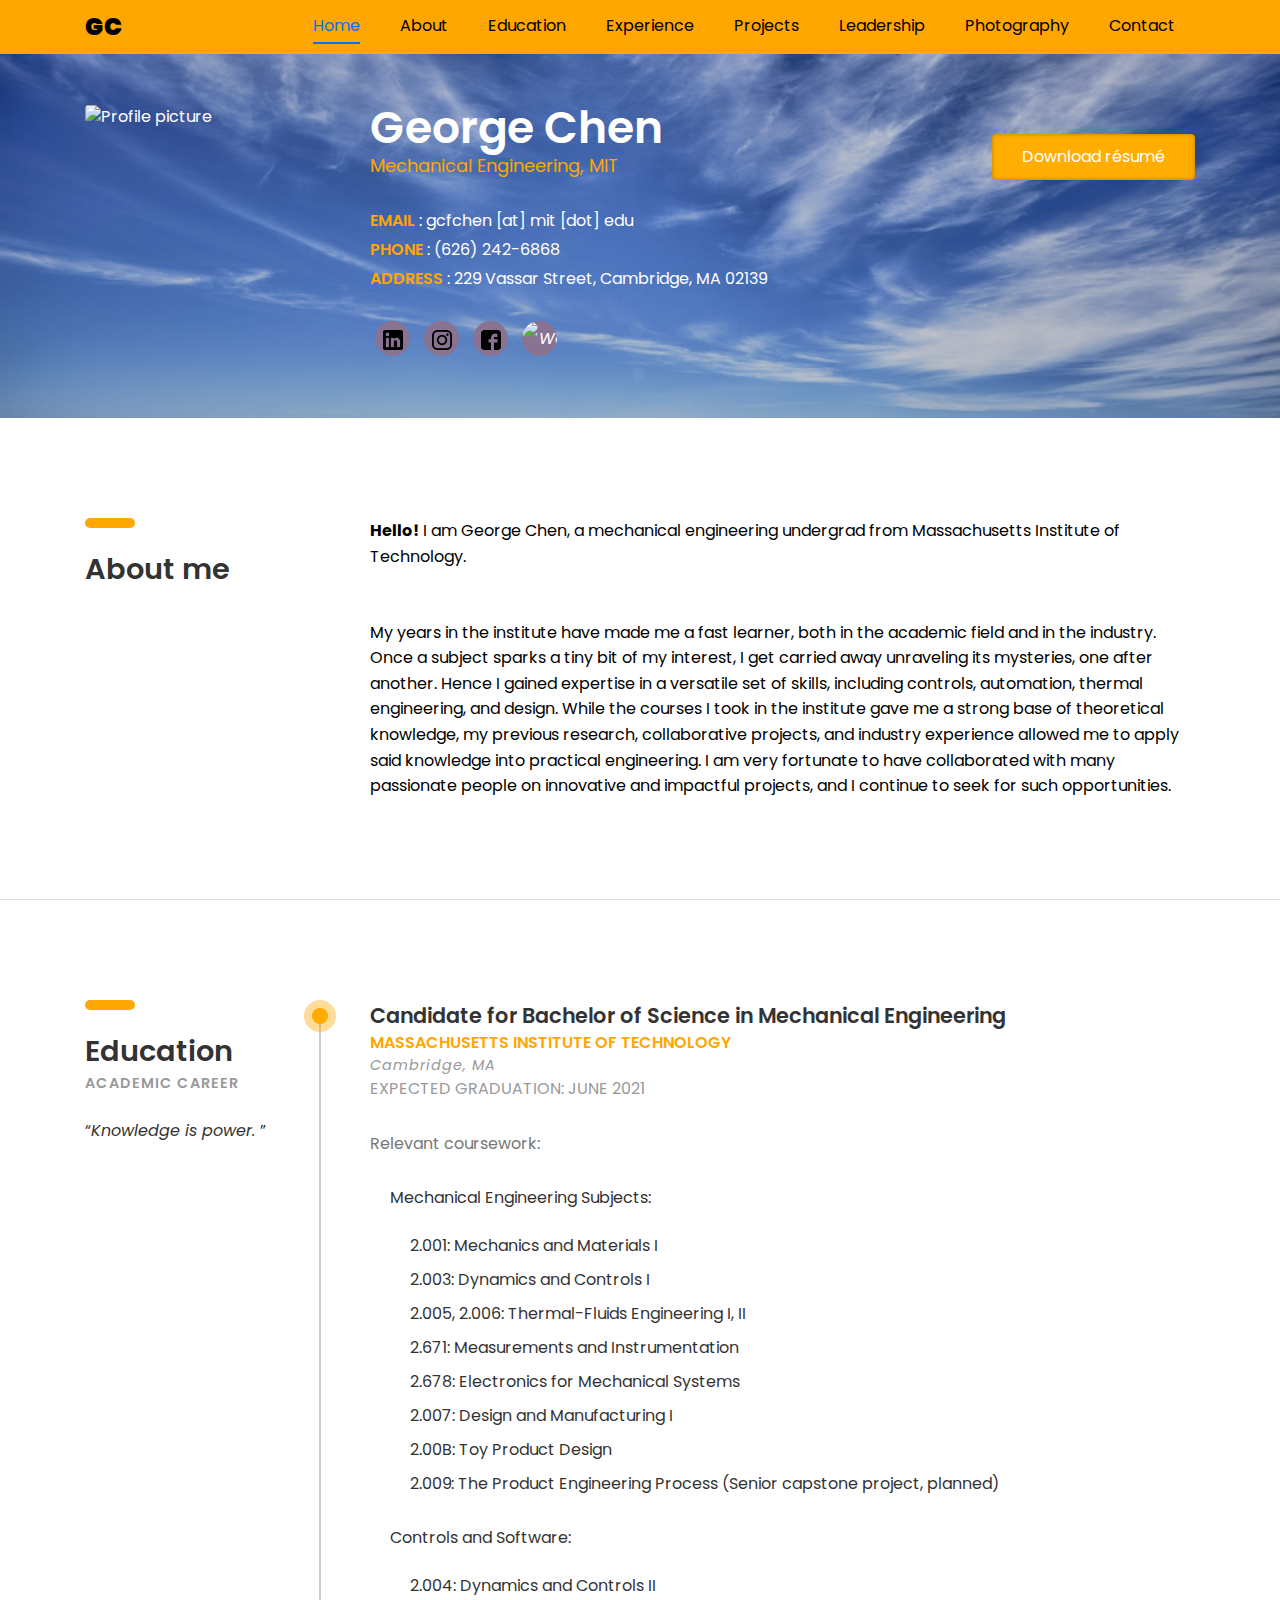
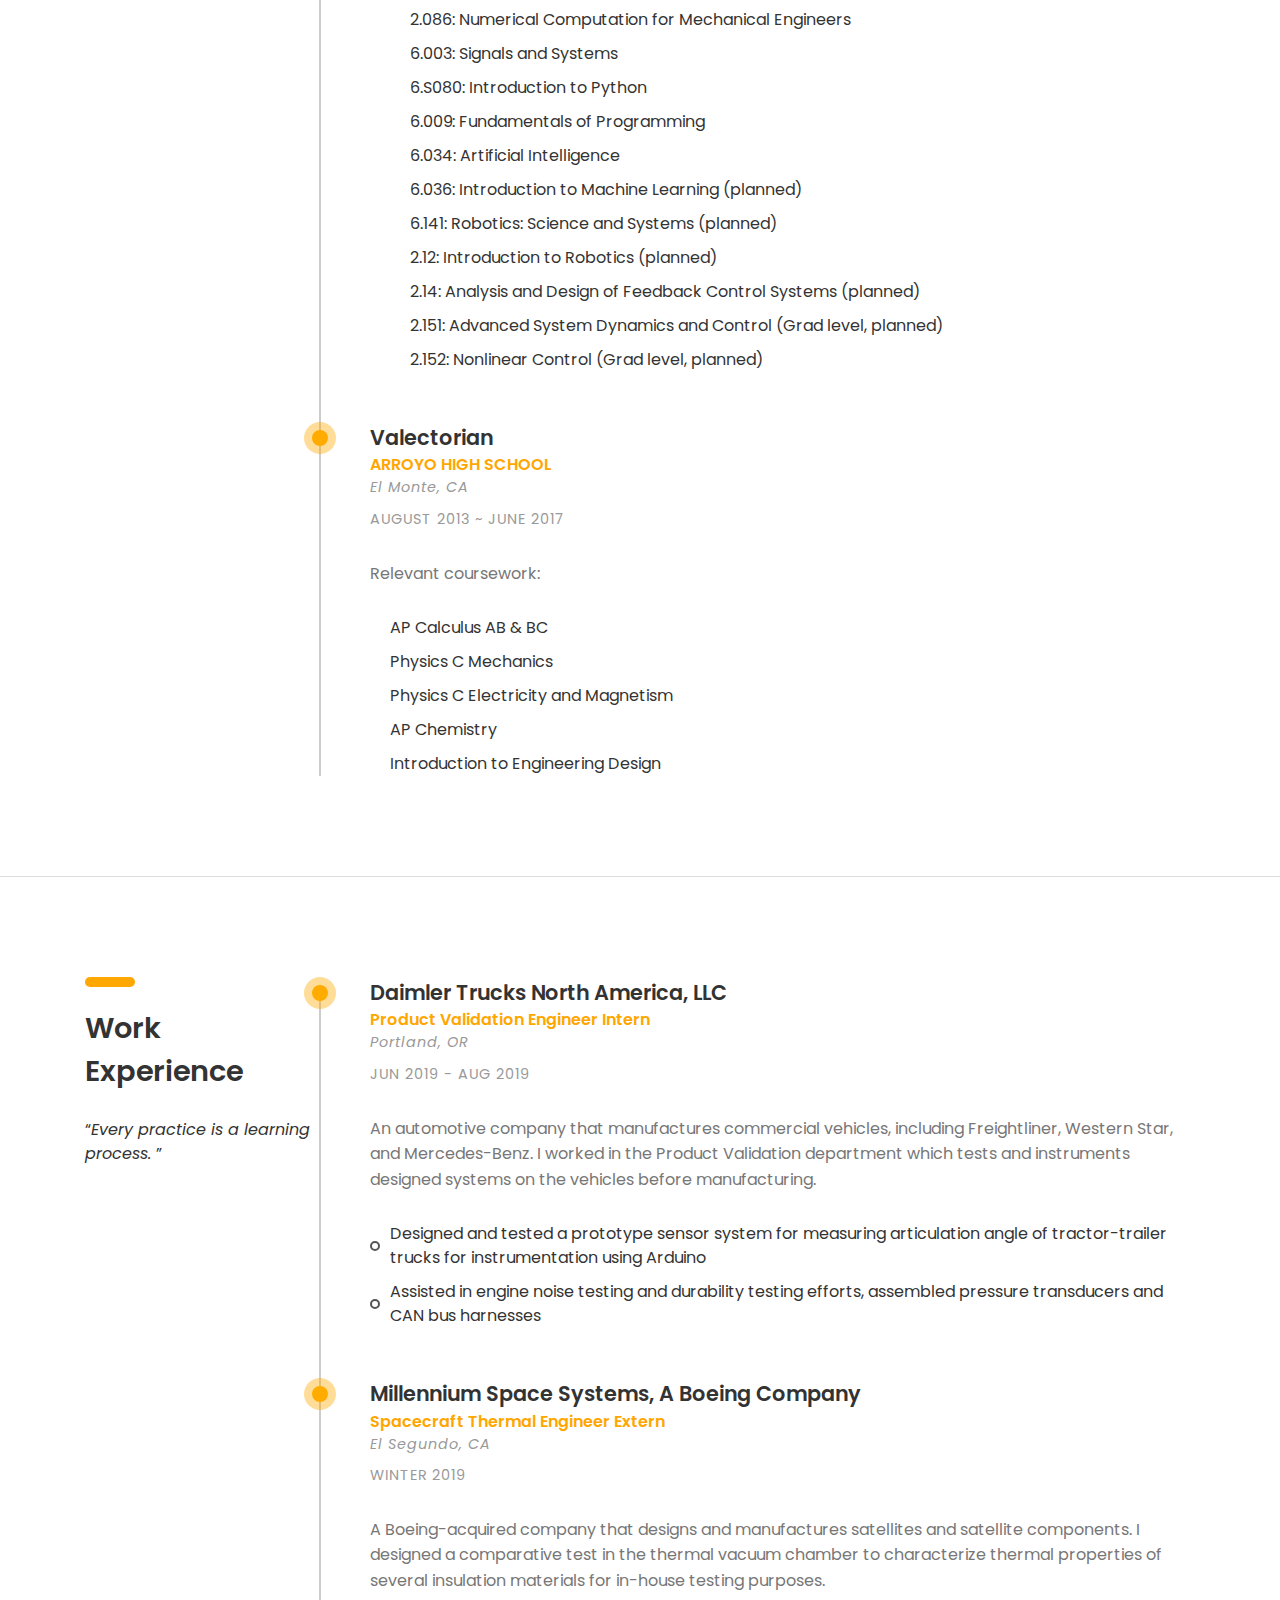
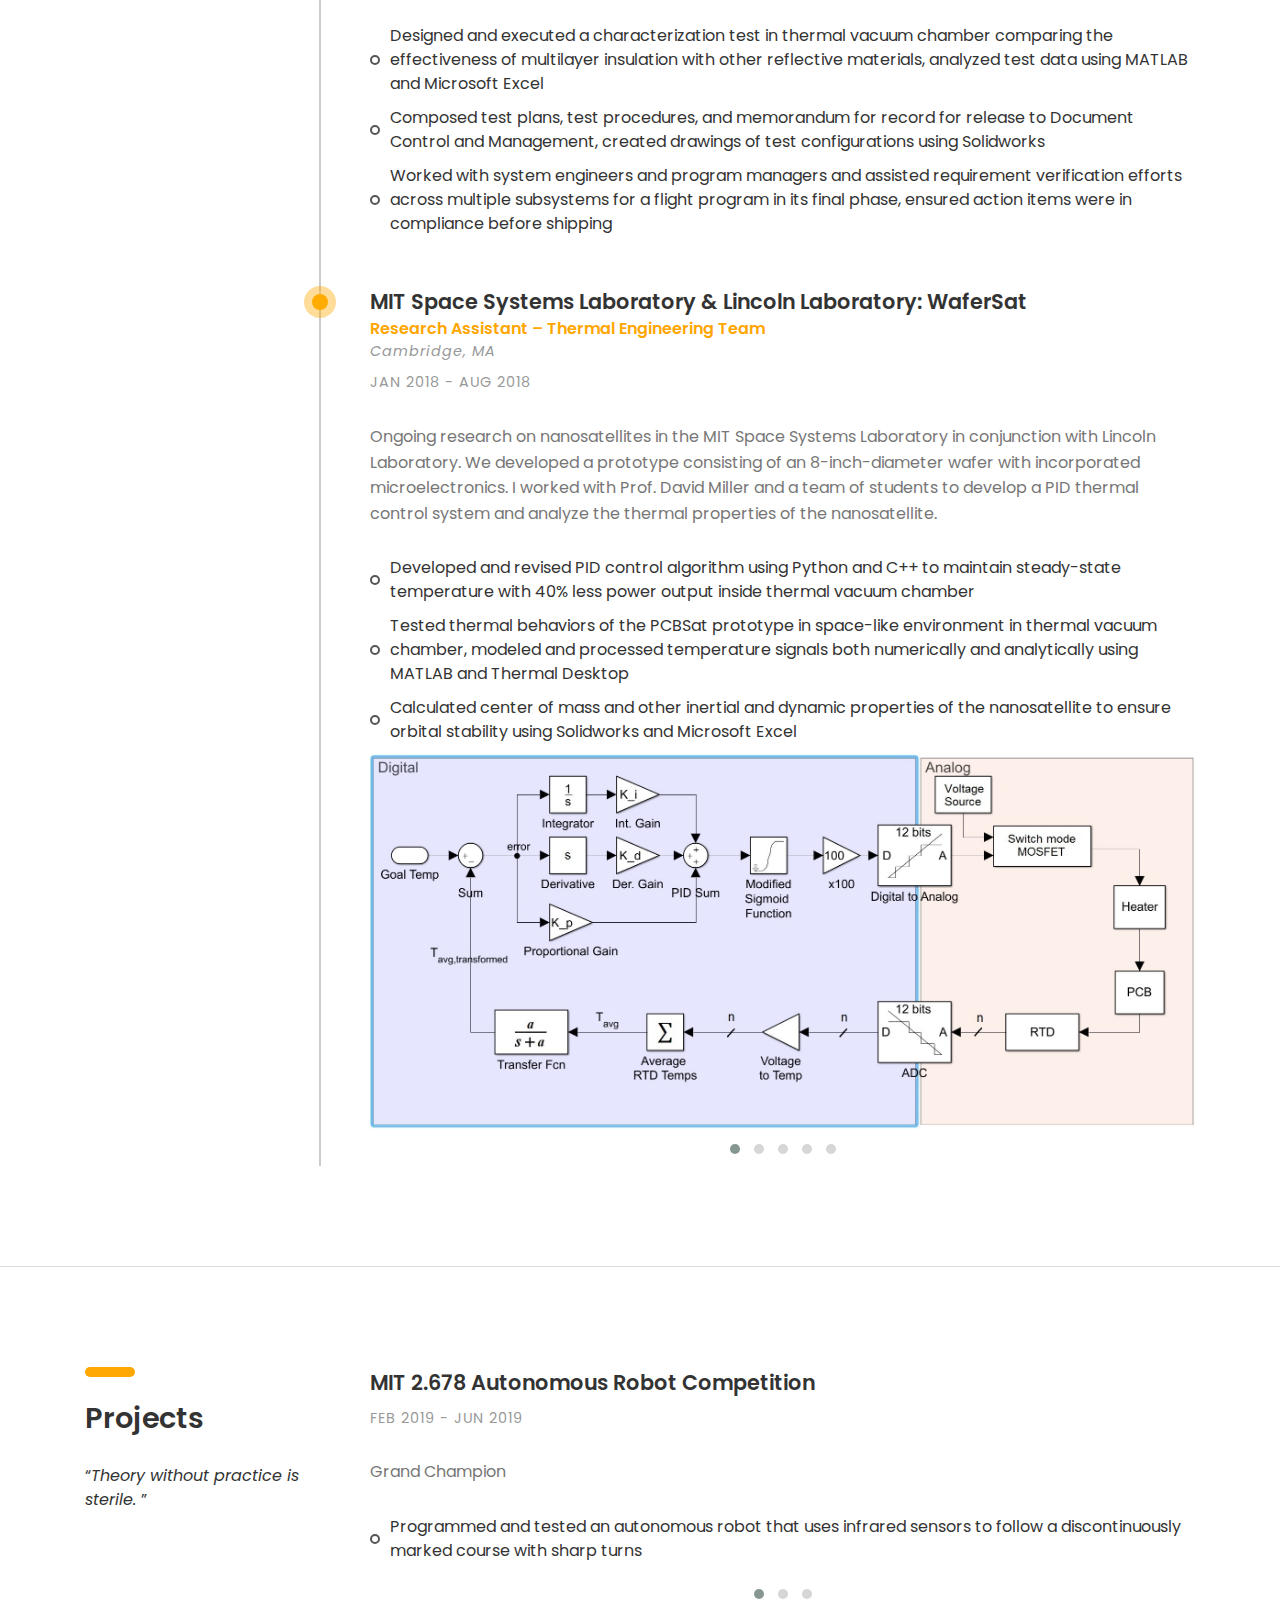
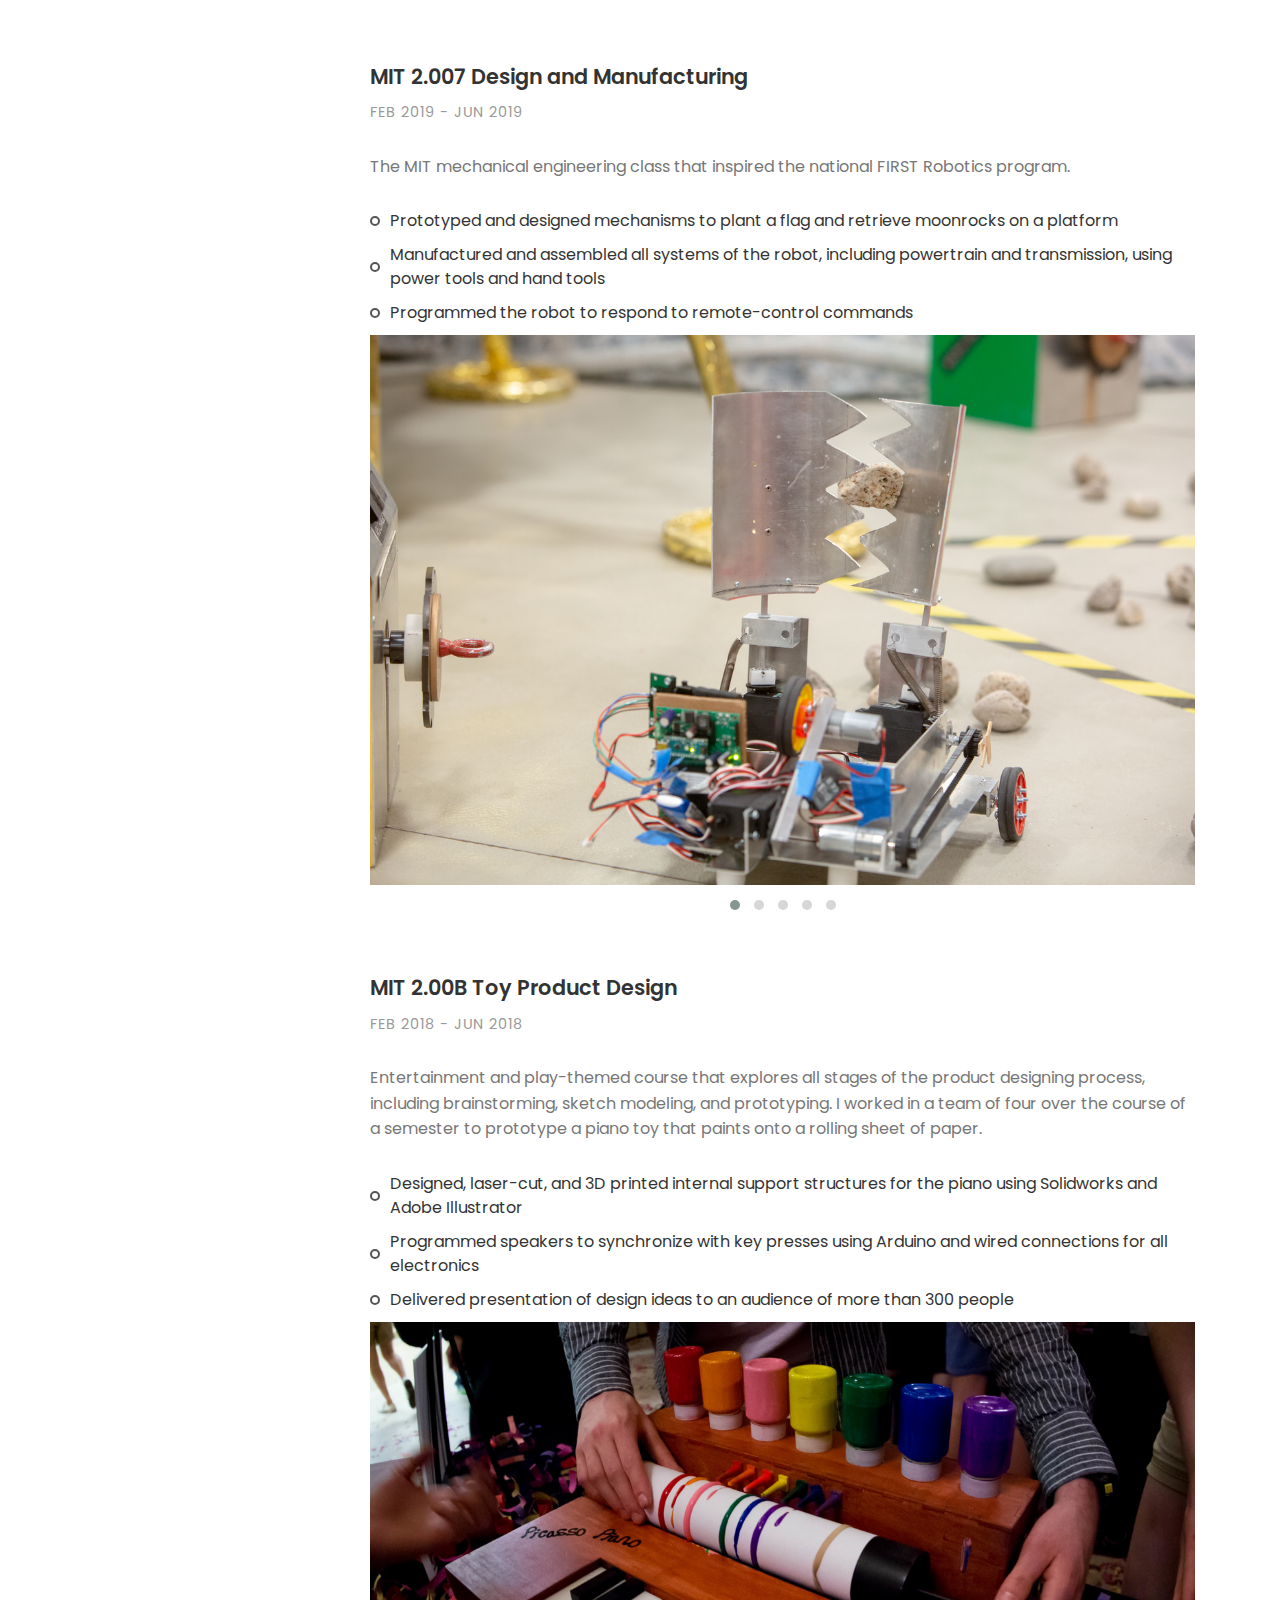
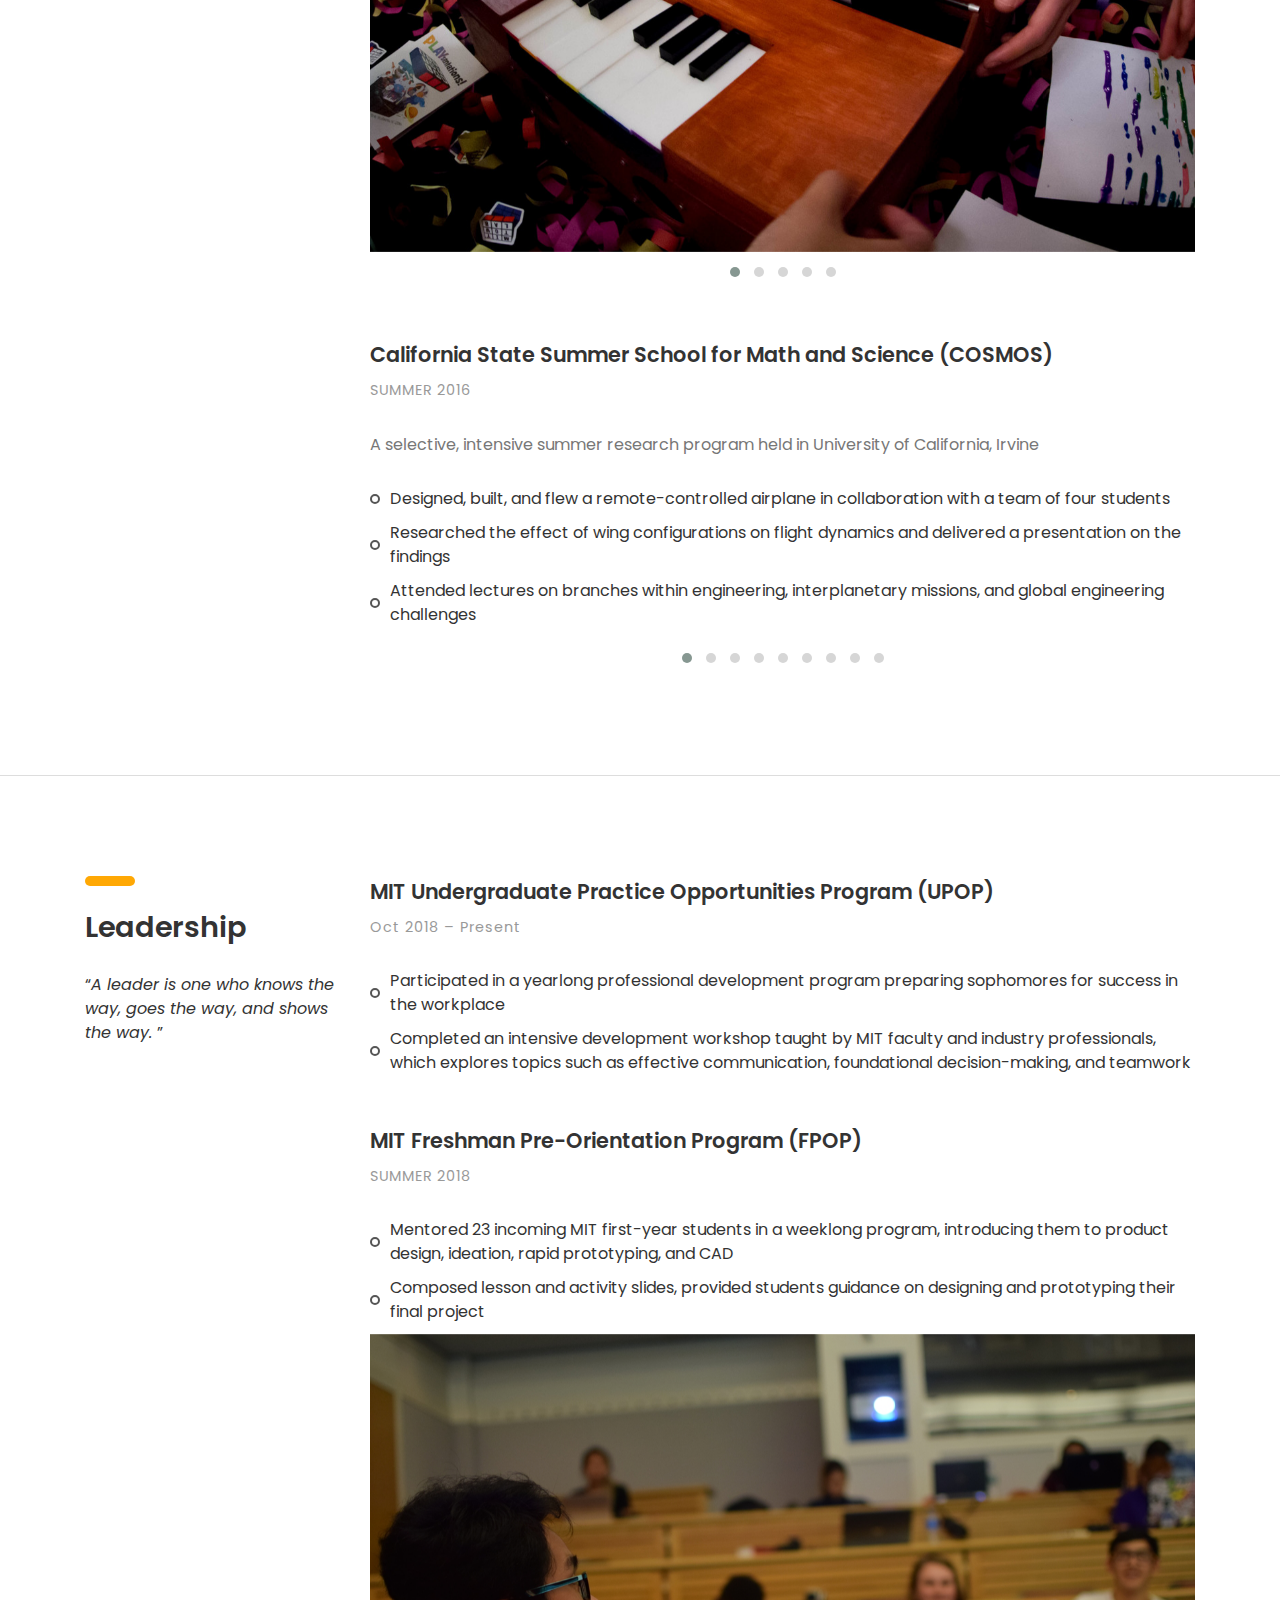
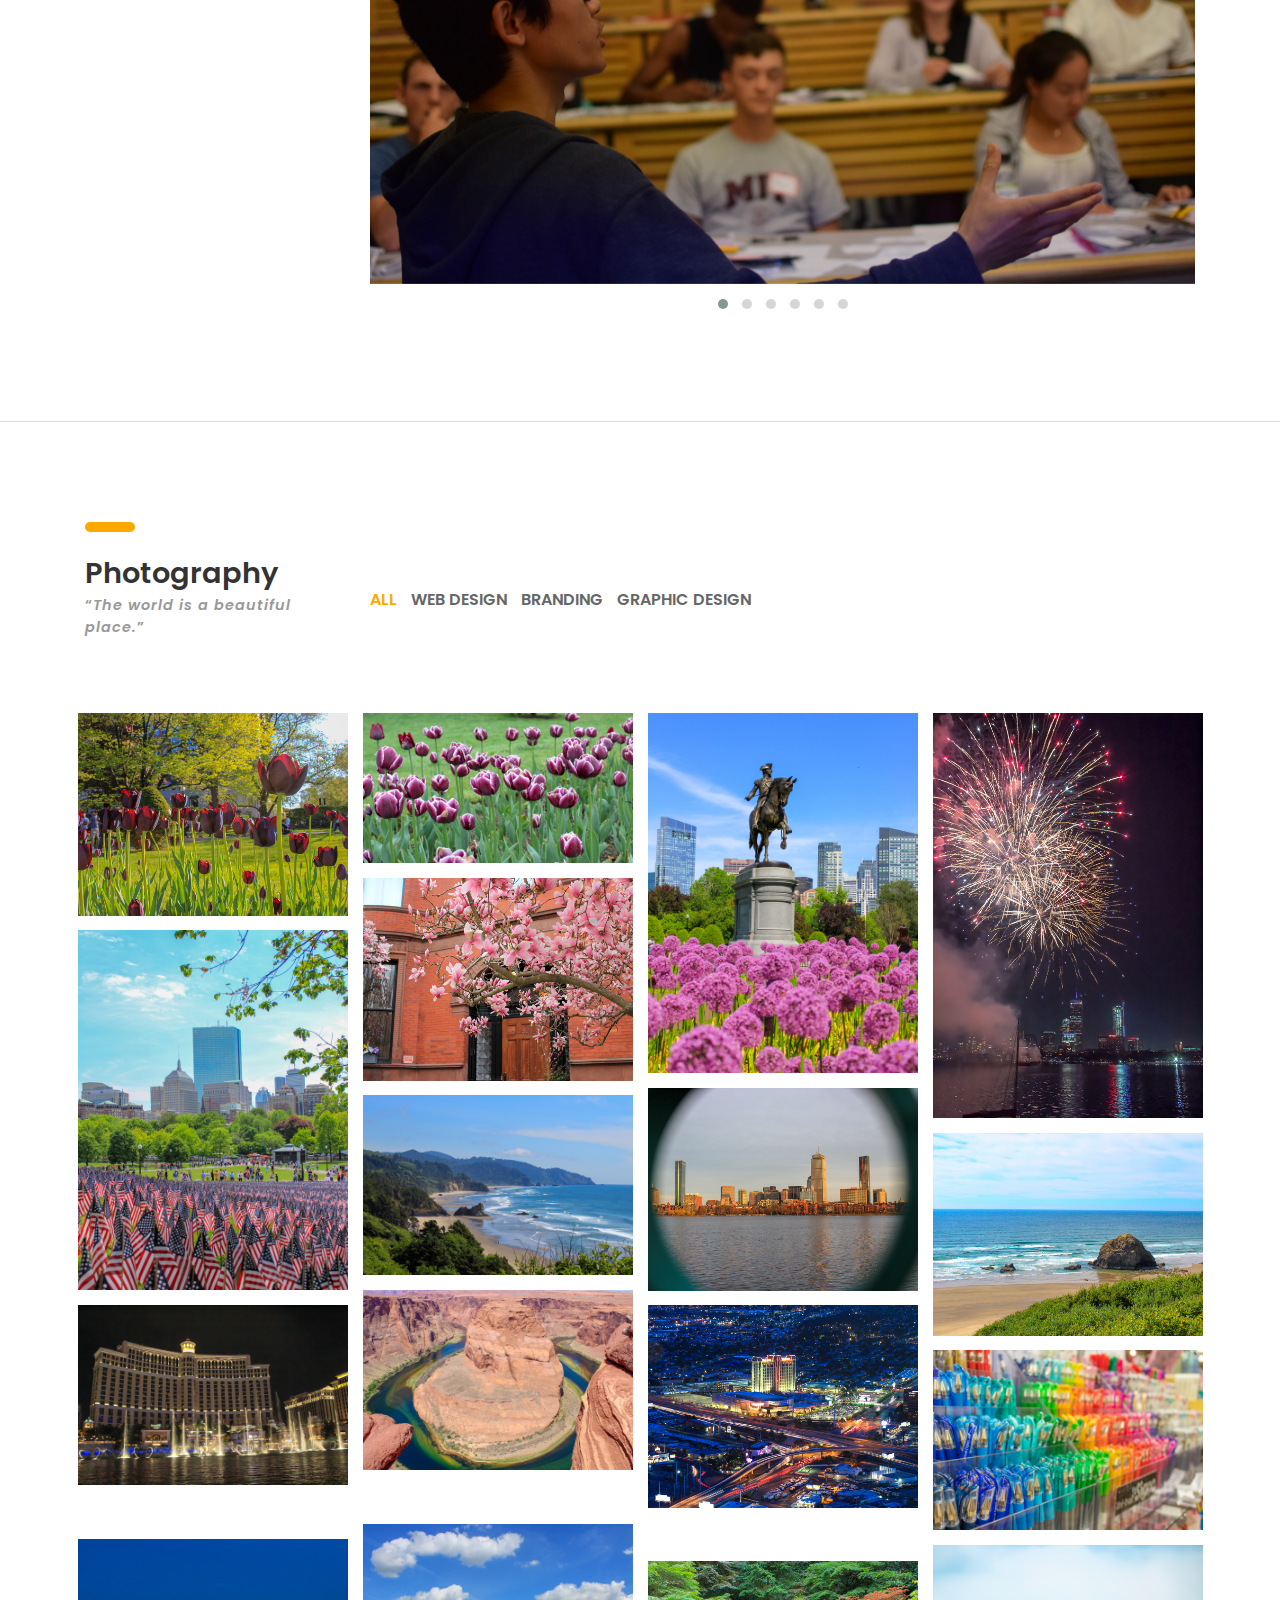
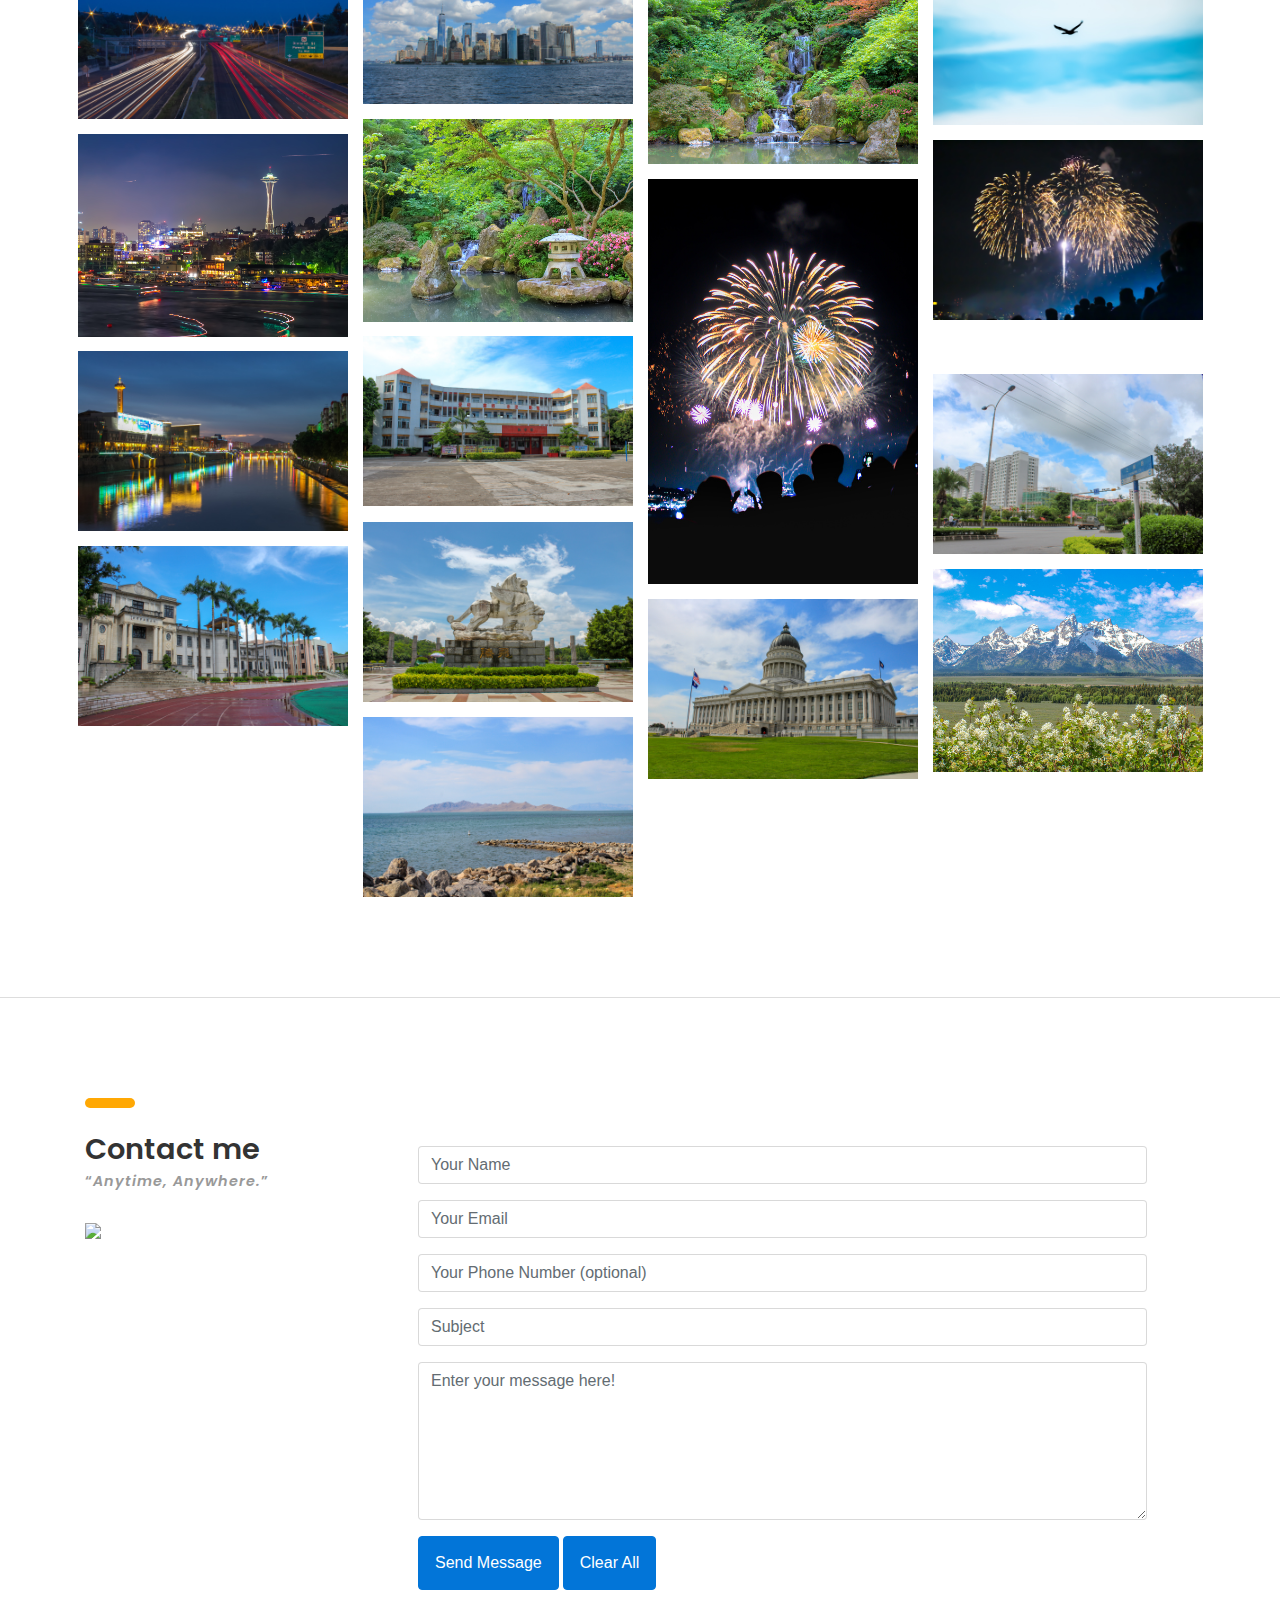
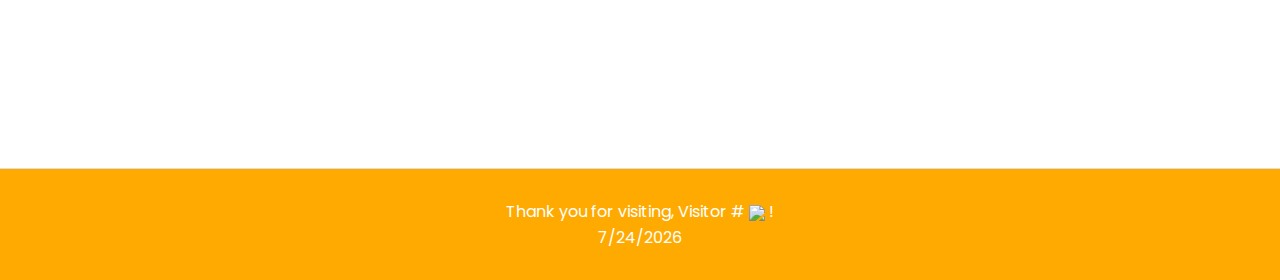
==== index.html @ 1328cacf "Updated pictures" ====
<!DOCTYPE HTML>
<html lang="en">
<!-- Images resized via https://iloveimg.com/resize-image -->

<head class="disable-select">
    <title>George Chen</title>
    <meta http-equiv="X-UA-Compatible" content="IE=edge">
    <meta name="viewport" content="width=device-width, initial-scale=1">
    <meta charset="UTF-8">
    <meta property="og:image" content="image/profile.jpg" />
    <meta property="og:description" content="George Chen's personal website">

    <!-- Font -->

    <link href="https://fonts.googleapis.com/css?family=Poppins:400,500,600,700%7CAllura" rel="stylesheet">

    <!-- Stylesheets -->

    <link href="css/bootstrap.css" rel="stylesheet">

    <link href="css/ionicons.css" rel="stylesheet">

    <link href="css/fluidbox.min.css" rel="stylesheet">

    <link href="css/styles.css" rel="stylesheet">

    <link href="css/responsive.css" rel="stylesheet">

    <link rel="stylesheet" href="owlcarousel/owl.carousel.min.css">
    <link rel="stylesheet" href="owlcarousel/owl.theme.default.min.css">

</head>

<body data-spy="scroll" data-target=".site-navbar-target" data-offset="300" class="disable-select">
    <nav class="navbar navbar-expand-lg navbar-expand-xl ftco_navbar ftco-navbar-light site-navbar-target" id="ftco-navbar" style="background-color: #FFA804">
        <div class="container">
            <a class="navbar-brand" href="index.html">GC</a>
            <button class="navbar-toggler js-fh5co-nav-toggle fh5co-nav-toggle" type="button" data-toggle="collapse" data-target="#ftco-nav" aria-controls="ftco-nav" aria-expanded="false" aria-label="Toggle navigation">
                <span class="oi oi-menu"></span> Menu
              </button>
            <div class="collapse navbar-collapse" id="ftco-nav">
                <ul class="navbar-nav nav ml-auto">
                    <li class="nav-item"><a href="#intro-section" class="nav-link"><span>Home</span></a></li>
                    <li class="nav-item"><a href="#about-section" class="nav-link"><span>About</span></a></li>
                    <li class="nav-item"><a href="#education-section" class="nav-link"><span>Education</span></a></li>
                    <li class="nav-item"><a href="#experience-section" class="nav-link"><span>Experience</span></a></li>
                    <li class="nav-item"><a href="#projects-section" class="nav-link"><span>Projects</span></a></li>
                    <li class="nav-item"><a href="#leadership-section" class="nav-link"><span>Leadership</span></a></li>
                    <li class="nav-item"><a href="#photography-section" class="nav-link"><span>Photography</span></a></li>
                    <li class="nav-item"><a href="#contact-section" class="nav-link"><span>Contact</span></a></li>
                </ul>
            </div>
        </div>
    </nav>

    <section id="intro-section" class="intro-section">
        <div class="container">

            <div class="intro">
                <div class="row">

                    <div class="col-sm-8 col-md-4 col-lg-3">
                        <!-- profile picture -->
                        <div class="profile-img margin-b-30"><img src="images/profile.jpg" alt="Profile picture"></div>
                    </div>
                    <!-- col-sm-8 -->

                    <div class="col-sm-10 col-md-5 col-lg-6">
                        <h2 style="font-size: 44px"><b>George Chen</b></h2>
                        <h4 class="font-yellow" style="font-size: 18px">Mechanical Engineering, MIT</h4>
                        <ul class="information enable-select margin-tb-30">
                            <li><b class="font-yellow">EMAIL</b> : gcfchen [at] mit [dot] edu</li>
                            <li><b class="font-yellow">PHONE</b> : (626) 242-6868</li>
                            <li><b class="font-yellow">ADDRESS</b> : 229 Vassar Street, Cambridge, MA 02139</li>
                        </ul>
                        <ul class="social-icons">
                            <li><a href="https://www.linkedin.com/in/gcfchen/" target="_blank"><i><img src="images/linkedin.png" style="width: 20px; vertical-align: middle" title="LinkedIn"></i></a></li>
                            <li><a href="https://www.instagram.com/curious.ch3n/" target="_blank"><i><img src="images/insta.png" style="width: 20px; vertical-align: middle" title="Instagram"></i></a></li>
                            <li><a href="http://facebook.com/gcfchen314" target="_blank"><i><img src="images/fb.png" style="width: 20px; vertical-align: middle" title="Facebook"></i></a></li>
                            <li>
                                <a href="images/wechat.jpg" target="_blank"><i><img src="images/wechat_logo.jpg" style="width: 25px" title="WeChat"></i></a>
                            </li>
                        </ul>
                    </div>
                    <!-- col-sm-8 -->

                    <div class="col-sm-10 col-md-3 col-lg-3">
                        <a class="downlad-btn" href="resume.pdf"> Download résumé </a>
                    </div>
                    <!-- col-lg-2 -->

                </div>
                <!-- row -->

            </div>
            <!-- intro -->
        </div>
        <!-- container -->
    </section>
    <!-- intro-section -->


    <section id="about-section" class="about-section section">
        <div class="container">
            <div class="row">
                <div class="col-sm-12 col-md-3">
                    <div class="heading">
                        <h3><b>About me</b></h3>
                        <!--<h6 class="font-lite-black"><b>PROFESSIONAL PATH</b></h6>-->
                    </div>
                </div>
                <!-- col-sm-3 -->
                <div class="col-sm-12 col-md-9">
                    <p class="margin-b-50" style="color: black">
                        <strong>Hello! </strong>I am George Chen, a mechanical engineering undergrad from Massachusetts Institute of Technology.
                    </p>
                    <p class="margin-b-50" style="color: black">
                        My years in the institute have made me a fast learner, both in the academic field and in the industry. Once a subject sparks a tiny bit of my interest, I get carried away unraveling its mysteries, one after another. Hence I gained expertise in a versatile
                        set of skills, including controls, automation, thermal engineering, and design. While the courses I took in the institute gave me a strong base of theoretical knowledge, my previous research, collaborative projects, and industry
                        experience allowed me to apply said knowledge into practical engineering. I am very fortunate to have collaborated with many passionate people on innovative and impactful projects, and I continue to seek for such opportunities.
                    </p>
                </div>
                <!-- col-sm-9 -->
            </div>
            <!-- row -->
        </div>
        <!-- container -->
    </section>
    <!-- about-section -->

    <section id="education-section" class="education-section section">
        <div class="container">
            <div class="row">
                <div class="col-sm-12 col-md-3">
                    <div class="heading">
                        <h3><b>Education</b></h3>
                        <h6 class="font-lite-black"><b>ACADEMIC CAREER</b></h6>
                        <br /> <q><i>Knowledge is power. </i></q>
                    </div>
                </div>
                <!-- col-sm-3 -->

                <div class="col-sm-12 col-md-9">

                    <div class="education-wrapper">

                        <div class="education margin-b-50">
                            <h4><b>Candidate for Bachelor of Science in Mechanical Engineering</b></h4>
                            <h5 class="font-yellow"><b>MASSACHUSETTS INSTITUTE OF TECHNOLOGY</b></h5>
                            <h6 class="font-lite-black"> <i>Cambridge, MA</i></h6>
                            <h7 class="font-lite-black margin-t-10">EXPECTED GRADUATION: JUNE 2021</h7>
                            <p class="margin-tb-30">
                                <h8>Relevant coursework:</h8>
                                <ul class="list margin-b-30">
                                    <li> Mechanical Engineering Subjects: <br /><br />
                                        <ul class="list margin-b-30">
                                            <li>2.001: Mechanics and Materials I </li>
                                            <li>2.003: Dynamics and Controls I </li>
                                            <li>2.005, 2.006: Thermal-Fluids Engineering I, II </li>
                                            <li>2.671: Measurements and Instrumentation </li>
                                            <li>2.678: Electronics for Mechanical Systems </li>
                                            <li>2.007: Design and Manufacturing I </li>
                                            <li>2.00B: Toy Product Design </li>
                                            <li>2.009: The Product Engineering Process (Senior capstone project, planned) </li>
                                        </ul>
                                    </li>
                                    <li> Controls and Software: <br /><br />
                                        <ul class="list margin-b-30">
                                            <li>2.004: Dynamics and Controls II</li>
                                            <li>2.086: Numerical Computation for Mechanical Engineers </li>
                                            <li>6.003: Signals and Systems </li>
                                            <li>6.S080: Introduction to Python </li>
                                            <li>6.009: Fundamentals of Programming </li>
                                            <li>6.034: Artificial Intelligence</li>
                                            <li>6.036: Introduction to Machine Learning (planned)</li>
                                            <li>6.141: Robotics: Science and Systems (planned) </li>
                                            <li>2.12: Introduction to Robotics (planned)</li>
                                            <li>2.14: Analysis and Design of Feedback Control Systems (planned) </li>
                                            <li>2.151: Advanced System Dynamics and Control (Grad level, planned)</li>
                                            <li>2.152: Nonlinear Control (Grad level, planned)</li>
                                        </ul>
                                    </li>
                                </ul>
                            </p>
                        </div>
                        <!-- education -->

                        <div class="education margin-b-50">
                            <h4><b>Valectorian</b></h4>
                            <h5 class="font-yellow"><b>ARROYO HIGH SCHOOL</b></h5>
                            <h6 class="font-lite-black"> <i>El Monte, CA</i></h6>
                            <h6 class="font-lite-black margin-t-10">AUGUST 2013 ~ JUNE 2017</h6>
                            <p class="margin-tb-30">
                                <h8>Relevant coursework:</h8>
                                <ul class="list margin-b-30">
                                    <li>AP Calculus AB & BC</li>
                                    <li>Physics C Mechanics</li>
                                    <li>Physics C Electricity and Magnetism</li>
                                    <li>AP Chemistry</li>
                                    <li>Introduction to Engineering Design</li>
                                </ul>
                            </p>
                        </div>
                        <!-- education -->
                    </div>
                    <!-- education-wrapper -->
                </div>
                <!-- col-sm-9 -->
            </div>
            <!-- row -->
        </div>
        <!-- container -->

    </section>
    <!-- education-section -->


    <section id="experience-section" class="experience-section section">
        <div class="container">
            <div class="row">
                <div class="col-sm-12 col-md-3">
                    <div class="heading">
                        <h3><b>Work <br />Experience</b></h3>
                        <br /> <q><i>Every practice is a learning process. </i></q>
                        <!-- <h6 class="font-lite-black"><b>PREVIOUS JOBS</b></h6> -->
                    </div>
                </div>
                <!-- col-sm-3 -->

                <div class="col-sm-12 col-md-9">
                    <div class="education-wrapper">

                        <div class="education experience margin-b-50">
                            <h4><b>Daimler Trucks North America, LLC</b></h4>
                            <h5 class="font-yellow"><b>Product Validation Engineer Intern</b></h5>
                            <h6 class="font-lite-black"> <i>Portland, OR</i></h6>
                            <h6 class="font-lite-black margin-t-10">JUN 2019 - AUG 2019</h6>
                            <p class="margin-tb-30">An automotive company that manufactures commercial vehicles, including Freightliner, Western Star, and Mercedes-Benz. I worked in the Product Validation department which tests and instruments designed systems on the vehicles
                                before manufacturing. </p>
                            <ul class="list margin-b-30">
                                <li>Designed and tested a prototype sensor system for measuring articulation angle of tractor-trailer trucks for instrumentation using Arduino</li>
                                <li>Assisted in engine noise testing and durability testing efforts, assembled pressure transducers and CAN bus harnesses </li>
                            </ul>
                        </div>
                        <!-- experience -->

                        <div class="education experience margin-b-50">
                            <h4><b>Millennium Space Systems, A Boeing Company</b></h4>
                            <h5 class="font-yellow"><b>Spacecraft Thermal Engineer Extern</b></h5>
                            <h6 class="font-lite-black"> <i>El Segundo, CA</i></h6>
                            <h6 class="font-lite-black margin-t-10">WINTER 2019</h6>
                            <p class="margin-tb-30">A Boeing-acquired company that designs and manufactures satellites and satellite components. I designed a comparative test in the thermal vacuum chamber to characterize thermal properties of several insulation materials for
                                in-house testing purposes. </p>
                            <ul class="list margin-b-30">
                                <li>Designed and executed a characterization test in thermal vacuum chamber comparing the effectiveness of multilayer insulation with other reflective materials, analyzed test data using MATLAB and Microsoft Excel</li>
                                <li>Composed test plans, test procedures, and memorandum for record for release to Document Control and Management, created drawings of test configurations using Solidworks</li>
                                <li>Worked with system engineers and program managers and assisted requirement verification efforts across multiple subsystems for a flight program in its final phase, ensured action items were in compliance before shipping</li>
                            </ul>
                        </div>
                        <!-- experience -->

                        <div class="education experience margin-b-50">
                            <h4><b>MIT Space Systems Laboratory & Lincoln Laboratory: WaferSat</b></h4>
                            <h5 class="font-yellow"><b>Research Assistant – Thermal Engineering Team</b></h5>
                            <h6 class="font-lite-black"> <i>Cambridge, MA</i></h6>
                            <h6 class="font-lite-black margin-t-10">JAN 2018 - AUG 2018</h6>
                            <p class="margin-tb-30">Ongoing research on nanosatellites in the MIT Space Systems Laboratory in conjunction with Lincoln Laboratory. We developed a prototype consisting of an 8-inch-diameter wafer with incorporated microelectronics. I worked with
                                Prof. David Miller and a team of students to develop a PID thermal control system and analyze the thermal properties of the nanosatellite.</p>
                            <ul class="list">
                                <li>Developed and revised PID control algorithm using Python and C++ to maintain steady-state temperature with 40% less power output inside thermal vacuum chamber </li>
                                <li>Tested thermal behaviors of the PCBSat prototype in space-like environment in thermal vacuum chamber, modeled and processed temperature signals both numerically and analytically using MATLAB and Thermal Desktop</li>
                                <li>Calculated center of mass and other inertial and dynamic properties of the nanosatellite to ensure orbital stability using Solidworks and Microsoft Excel</li>
                            </ul>
                            <!-- GALLERY -->
                            <div id="owl-demo7" class="owl-carousel owl-theme">
                                <div class="item"> <img src="images/SSL/1block_diagram.jpg" alt=""> </div>
                                <div class="item"> <img src="images/SSL/2heater.jpg" alt=""> </div>
                                <div class="item"> <img src="images/SSL/4PIDfan.jpg" alt=""> </div>
                                <div class="item"> <img src="images/SSL/5hot_plate.jpg" alt=""> </div>
                                <div class="item"> <img src="images/SSL/6TDmodel.jpg" alt=""> </div>
                            </div>
                        </div>
                        <!-- experience -->
                    </div>
                    <!-- wrapper -->
                </div>
                <!-- col-sm-9 -->

            </div>
            <!-- row -->
        </div>
        <!-- container -->
    </section>
    <!-- experience-section -->

    <section id="projects-section" class="experience-section section">
        <div class="container">
            <div class="row">
                <div class="col-sm-12 col-md-3">
                    <div class="heading">
                        <h3><b>Projects</b></h3>
                        <br /> <q><i>Theory without practice is sterile. </i></q>
                        <!-- <h6 class="font-lite-black"><b>PREVIOUS JOBS</b></h6> -->
                    </div>
                </div>
                <!-- col-sm-3 -->

                <div class="col-sm-12 col-md-9">

                    <div class="education experience margin-b-50">
                        <h4><b>MIT 2.678 Autonomous Robot Competition </b></h4>
                        <h6 class="font-lite-black margin-t-10">FEB 2019 - JUN 2019</h6>
                        <p class="margin-tb-30">Grand Champion</p>
                        <ul class="list">
                            <li>Programmed and tested an autonomous robot that uses infrared sensors to follow a discontinuously marked course with sharp turns </li>
                        </ul>
                        <!-- GALLERY -->
                        <div id="owl-demo6" class="owl-carousel owl-theme">

                            <div class="item-video" data-merge="3">
                                <a class="owl-video" href="https://vimeo.com/271886755"></a>
                            </div>
                            <div class="item"> <img src="images/2.678/1.jpg" alt=""> </div>
                            <div class="item"> <img src="images/2.678/2.jpg" alt=""> </div>
                        </div>
                    </div>
                    <!-- project -->

                    <div class="education experience margin-b-50">
                        <h4><b>MIT 2.007 Design and Manufacturing </b></h4>
                        <h6 class="font-lite-black margin-t-10">FEB 2019 - JUN 2019</h6>
                        <p class="margin-tb-30"> The MIT mechanical engineering class that inspired the national FIRST Robotics program. </p>
                        <ul class="list">
                            <li>Prototyped and designed mechanisms to plant a flag and retrieve moonrocks on a platform</li>
                            <li>Manufactured and assembled all systems of the robot, including powertrain and transmission, using power tools and hand tools </li>
                            <li>Programmed the robot to respond to remote-control commands</li>
                        </ul>
                        <!-- GALLERY -->
                        <div id="owl-demo5" class="owl-carousel owl-theme">
                            <div class="item"> <img src="images/2.007/1.jpg" alt=""> </div>
                            <div class="item"> <img src="images/2.007/2.jpg" alt=""> </div>
                            <div class="item"> <img src="images/2.007/3.jpg" alt=""> </div>
                            <div class="item"> <img src="images/2.007/4.jpg" alt=""> </div>
                            <div class="item"> <img src="images/2.007/5.jpg" alt=""> </div>
                        </div>
                    </div>
                    <!-- project -->

                    <div class="education experience margin-b-50">
                        <h4><b>MIT 2.00B Toy Product Design</b></h4>
                        <h6 class="font-lite-black margin-t-10">FEB 2018 - JUN 2018</h6>
                        <p class="margin-tb-30"> Entertainment and play-themed course that explores all stages of the product designing process, including brainstorming, sketch modeling, and prototyping. I worked in a team of four over the course of a semester to prototype a
                            piano toy that paints onto a rolling sheet of paper. </p>
                        <ul class="list">
                            <li>Designed, laser-cut, and 3D printed internal support structures for the piano using Solidworks and Adobe Illustrator</li>
                            <li>Programmed speakers to synchronize with key presses using Arduino and wired connections for all electronics</li>
                            <li>Delivered presentation of design ideas to an audience of more than 300 people</li>
                        </ul>
                        <!-- GALLERY -->
                        <div id="owl-demo4" class="owl-carousel owl-theme">
                            <div class="item"> <img src="images/2.00B/1.jpg" alt=""> </div>
                            <div class="item"> <img src="images/2.00B/2.jpg" alt=""> </div>
                            <div class="item"> <img src="images/2.00B/3.jpg" alt=""> </div>
                            <div class="item"> <img src="images/2.00B/4.jpg" alt=""> </div>
                            <div class="item"> <img src="images/2.00B/5.jpg" alt=""> </div>
                        </div>
                    </div>
                    <!-- project -->

                    <div class="education experience margin-b-50">
                        <h4><b>California State Summer School for Math and Science (COSMOS)</b></h4>
                        <h6 class="font-lite-black margin-t-10">SUMMER 2016</h6>
                        <p class="margin-tb-30">A selective, intensive summer research program held in University of California, Irvine</p>
                        <ul class="list">
                            <li>Designed, built, and flew a remote-controlled airplane in collaboration with a team of four students</li>
                            <li>Researched the effect of wing configurations on flight dynamics and delivered a presentation on the findings</li>
                            <li>Attended lectures on branches within engineering, interplanetary missions, and global engineering challenges</li>
                        </ul>
                        <!-- GALLERY -->
                        <div id="owl-demo3" class="owl-carousel owl-theme">
                            <div class="item-video" data-merge="3">
                                <a class="owl-video" href="https://youtu.be/r-_ybVE1Jr0"></a>
                            </div>
                            <div class="item-video" data-merge="3">
                                <a class="owl-video" href="https://youtu.be/4OuDI78hW9w"></a>
                            </div>
                            <div class="item"> <img src="images/COSMOS/plane.jpg" alt=""> </div>
                            <div class="item"> <img src="images/COSMOS/progress.jpg" alt=""> </div>
                            <div class="item"> <img src="images/COSMOS/wing.jpg" alt=""> </div>
                            <div class="item"> <img src="images/COSMOS/presentation.jpg" alt=""> </div>
                            <div class="item"> <img src="images/COSMOS/cluster.jpg" alt=""> </div>
                            <div class="item"> <img src="images/COSMOS/poster.jpg" alt=""> </div>
                            <div class="item"> <img src="images/COSMOS/pingpong.jpg" alt=""> </div>
                        </div>
                    </div>
                    <!-- project -->
                </div>
                <!-- col-sm-9 -->

            </div>
            <!-- row -->
        </div>
        <!-- container -->
    </section>
    <!-- project-section -->

    <section id="leadership-section" class="experience-section section">
        <div class="container">
            <div class="row">
                <div class="col-sm-12 col-md-3">
                    <div class="heading">
                        <h3><b>Leadership</b></h3>
                        <br /> <q><i>A leader is one who knows the way, goes the way, and shows the way. </i></q>
                        <!-- <h6 class="font-lite-black"><b>PREVIOUS JOBS</b></h6> -->
                    </div>
                </div>
                <!-- col-sm-3 -->

                <div class="col-sm-12 col-md-9">
                    <div class="education experience margin-b-50">
                        <h4><b>MIT Undergraduate Practice Opportunities Program (UPOP) </b></h4>
                        <h6 class="font-lite-black margin-t-10">Oct 2018 – Present</h6>
                        <p class="margin-tb-30"></p>
                        <ul class="list">
                            <li>Participated in a yearlong professional development program preparing sophomores for success in the workplace</li>
                            <li>Completed an intensive development workshop taught by MIT faculty and industry professionals, which explores topics such as effective communication, foundational decision-making, and teamwork</li>
                        </ul>
                    </div>
                    <!-- leadership -->

                    <div class="education experience margin-b-50">
                        <h4><b>MIT Freshman Pre-Orientation Program (FPOP) </b></h4>
                        <h6 class="font-lite-black margin-t-10">SUMMER 2018</h6>
                        <p class="margin-tb-30"></p>
                        <ul class="list">
                            <li>Mentored 23 incoming MIT first-year students in a weeklong program, introducing them to product design, ideation, rapid prototyping, and CAD</li>
                            <li>Composed lesson and activity slides, provided students guidance on designing and prototyping their final project </li>
                        </ul>
                        <!-- GALLERY -->
                        <div id="owl-demo" class="owl-carousel owl-theme">
                            <div class="item"> <img src="images/DPD/1Lecture.jpg" alt=""> </div>
                            <div class="item"> <img src="images/DPD/2.jpg" alt=""> </div>
                            <div class="item"> <img src="images/DPD/3.jpg" alt=""> </div>
                            <div class="item"> <img src="images/DPD/4.jpg" alt=""> </div>
                            <div class="item"> <img src="images/DPD/5.jpg" alt=""> </div>
                            <div class="item"> <img src="images/DPD/6.jpg" alt=""> </div>
                        </div>
                    </div>
                    <!-- leadership -->
                </div>
                <!-- col-sm-9 -->

            </div>
            <!-- row -->
        </div>
        <!-- container -->
    </section>
    <!-- leadership-section -->


    <section id="photography-section" class="portfolio-section section">
        <div class="container">
            <div class="row">
                <div class="col-sm-12 col-md-3">
                    <div class="heading">
                        <h3><b>Photography</b></h3>
                        <h6 class="font-lite-black"><b><q><i>The world is a beautiful place.</i></q></b></h6>
                    </div>
                </div>
                <!-- col-sm-3 -->

                <div class="col-sm-12 col-md-9">
                    <div class="portfolioFilter clearfix margin-b-80">
                        <a href="#" data-filter="*" class="current"><b>ALL</b></a>
                        <a href="#" data-filter=".web-design"><b>WEB DESIGN</b></a>
                        <a href="#" data-filter=".branding"><b>BRANDING</b></a>
                        <a href="#" data-filter=".graphic-design"><b>GRAPHIC DESIGN</b></a>
                    </div>
                    <!-- portfolioFilter -->
                </div>
                <!-- col-sm-8 -->
            </div>
            <!-- row -->

            <div class="portfolioContainer  margin-b-50">

                <div class="p-item web-design">
                    <a href="images/photography/boston_commons.jpeg" data-fluidbox>
                        <img src="images/photography/boston_commons.jpeg" alt=""></a>
                </div>
                <!-- p-item -->

                <div class="p-item branding graphic-design">
                    <a href="images/photography/boston_commons2.jpeg" data-fluidbox>
                        <img src="images/photography/boston_commons2.jpeg" alt=""></a>
                </div>
                <!-- p-item -->

                <div class="p-item web-design">
                    <a href="images/photography/boston_commons3.jpeg" data-fluidbox>
                        <img src="images/photography/boston_commons3.jpeg" alt=""></a>
                </div>
                <!-- p-item -->

                <div class="p-item graphic-design">
                    <a class="img" href="images/photography/boston_fireworks.jpg" data-fluidbox>
                        <img src="images/photography/boston_fireworks.jpg" alt=""></a>
                </div>
                <!-- p-item -->

                <div class="p-item branding graphic-design">
                    <a href="images/photography/boston_flowers.jpeg" data-fluidbox>
                        <img src="images/photography/boston_flowers.jpeg" alt=""></a>
                </div>
                <!-- p-item -->

                <div class="p-item graphic-design web-design">
                    <a href="images/photography/boston_memorialday.jpeg" data-fluidbox>
                        <img src="images/photography/boston_memorialday.jpeg" alt=""></a>
                </div>
                <!-- p-item -->

                <div class="p-item  graphic-design branding">
                    <a href="images/photography/boston_skyline.jpeg" data-fluidbox>
                        <img src="images/photography/boston_skyline.jpeg" alt=""></a>
                </div>
                <!-- p-item -->

                <div class="p-item web-design branding">
                    <a href="images/photography/canon-beach1.jpeg" data-fluidbox>
                        <img src="images/photography/canon-beach1.jpeg" alt=""></a>
                </div>
                <!-- p-item -->

                <div class="p-item web-design branding">
                    <a href="images/photography/canon-beach2.jpeg" data-fluidbox>
                        <img src="images/photography/canon-beach2.jpeg" alt=""></a>
                </div>
                <!-- p-item -->

                <div class="p-item web-design branding">
                    <a href="images/photography/horseshoe_bend.jpeg" data-fluidbox>
                        <img src="images/photography/horseshoe_bend.jpeg" alt=""></a>
                </div>
                <!-- p-item -->

                <div class="p-item web-design branding">
                    <a href="images/photography/lasvegas.jpeg" data-fluidbox>
                        <img src="images/photography/lasvegas.jpeg" alt=""></a>
                </div>
                <!-- p-item -->

                <div class="p-item web-design branding">
                    <a href="images/photography/lasvegas2.jpeg" data-fluidbox>
                        <img src="images/photography/lasvegas2.jpeg" alt=""></a>
                </div>
                <!-- p-item -->

                <div class="p-item web-design branding">
                    <a href="images/photography/little_tokyo.jpeg" data-fluidbox>
                        <img src="images/photography/little_tokyo.jpeg" alt=""></a>
                </div>
                <!-- p-item -->

                <div class="p-item web-design branding">
                    <a href="images/photography/nyc-birds.jpeg" data-fluidbox>
                        <img src="images/photography/nyc-birds.jpeg" alt=""></a>
                </div>
                <!-- p-item -->

                <div class="p-item web-design branding">
                    <a href="images/photography/nyc-bridge.jpeg" data-fluidbox>
                        <img src="images/photography/nyc-bridge.jpeg" alt=""></a>
                </div>
                <!-- p-item -->

                <div class="p-item web-design branding">
                    <a href="images/photography/nyc_centralpark.jpeg" data-fluidbox>
                        <img src="images/photography/nyc_centralpark.jpeg" alt=""></a>
                </div>
                <!-- p-item -->

                <div class="p-item web-design branding">
                    <a href="images/photography/nyc_skyline.jpeg" data-fluidbox>
                        <img src="images/photography/nyc_skyline.jpeg" alt=""></a>
                </div>
                <!-- p-item -->

                <div class="p-item web-design branding">
                    <a href="images/photography/portland.jpeg" data-fluidbox>
                        <img src="images/photography/portland.jpeg" alt=""></a>
                </div>
                <!-- p-item -->

                <div class="p-item web-design branding">
                    <a href="images/photography/portland_bird.jpeg" data-fluidbox>
                        <img src="images/photography/portland_bird.jpeg" alt=""></a>
                </div>
                <!-- p-item -->

                <div class="p-item web-design branding">
                    <a href="images/photography/portland_japanese_garden.jpeg" data-fluidbox>
                        <img src="images/photography/portland_japanese_garden.jpeg" alt=""></a>
                </div>
                <!-- p-item -->

                <div class="p-item web-design branding">
                    <a href="images/photography/portland_japanese_garden2.jpeg" data-fluidbox>
                        <img src="images/photography/portland_japanese_garden2.jpeg" alt=""></a>
                </div>
                <!-- p-item -->

                <div class="p-item web-design branding">
                    <a href="images/photography/seattle.jpeg" data-fluidbox>
                        <img src="images/photography/seattle.jpeg" alt=""></a>
                </div>
                <!-- p-item -->


                <div class="p-item web-design branding">
                    <a href="images/photography/seattle_fireworks1.jpeg" data-fluidbox>
                        <img src="images/photography/seattle_fireworks1.jpeg" alt=""></a>
                </div>
                <!-- p-item -->


                <div class="p-item web-design branding">
                    <a href="images/photography/seattle_fireworks2.jpeg" data-fluidbox>
                        <img src="images/photography/seattle_fireworks2.jpeg" alt=""></a>
                </div>
                <!-- p-item -->


                <div class="p-item web-design branding">
                    <a href="images/photography/simmons_sunset.jpg" data-fluidbox>
                        <img src="images/photography/simmons_sunset.jpeg" alt=""></a>
                </div>
                <!-- p-item -->


                <div class="p-item web-design branding">
                    <a href="images/photography/taishan_bohong.jpeg" data-fluidbox>
                        <img src="images/photography/taishan_bohong.jpeg" alt=""></a>
                </div>
                <!-- p-item -->


                <div class="p-item web-design branding">
                    <a href="images/photography/taishan1.jpeg" data-fluidbox>
                        <img src="images/photography/taishan1.jpeg" alt=""></a>
                </div>
                <!-- p-item -->


                <div class="p-item web-design branding">
                    <a href="images/photography/taihsan2.jpeg" data-fluidbox>
                        <img src="images/photography/taishan2.jpeg" alt=""></a>
                </div>
                <!-- p-item -->


                <div class="p-item web-design branding">
                    <a href="images/photography/taishan3.jpeg" data-fluidbox>
                        <img src="images/photography/taishan3.jpeg" alt=""></a>
                </div>
                <!-- p-item -->


                <div class="p-item web-design branding">
                    <a href="images/photography/taishan4.jpeg" data-fluidbox>
                        <img src="images/photography/taishan4.jpeg" alt=""></a>
                </div>
                <!-- p-item -->


                <div class="p-item web-design branding">
                    <a href="images/photography/teton.jpeg" data-fluidbox>
                        <img src="images/photography/teton.jpeg" alt=""></a>
                </div>
                <!-- p-item -->


                <div class="p-item web-design branding">
                    <a href="images/photography/UT_cityhall.jpeg" data-fluidbox>
                        <img src="images/photography/UT_cityhall.jpeg" alt=""></a>
                </div>
                <!-- p-item -->


                <div class="p-item web-design branding">
                    <a href="images/photography/UT_salt-lake.jpeg" data-fluidbox>
                        <img src="images/photography/UT_salt-lake.jpeg" alt=""></a>
                </div>
                <!-- p-item -->
            </div>
            <!-- portfolioContainer -->
        </div>
        <!-- container -->
    </section>
    <!-- portfolio-section -->

    <section class="ftco-section contact-section section ftco-no-pb" id="contact-section">
        <div class="container">
            <div class="row justify-content-center mb-5 pb-3">
                <div class="col-sm-12 col-md-3">
                    <div class="heading">
                        <h3><b>Contact me</b></h3>
                        <h6 class="font-lite-black"><b><q><i>Anytime, Anywhere.</i></q></b></h6>
                        <p><br /></p>
                        <img src="images/profile.jpg">
                    </div>
                </div>
                <!-- col-sm-3 -->

                <div class="col-sm-12 col-md-9">
                    <form action="http://web.mit.edu/bin/cgiemail/gcfchen/www/mail.txt" class="bg-light p-4 p-md-5 contact-form" method="post">
                        <!-- enctype="text/plain">-->
                        <div class="form-group">
                            <input type="text" class="form-control" name="required-name" placeholder="Your Name">
                        </div>
                        <div class="form-group">
                            <input type="text" class="form-control" name="required-email" placeholder="Your Email">
                        </div>
                        <div class="form-group">
                            <input type="text" class="form-control" name="phone" placeholder="Your Phone Number (optional)">
                        </div>
                        <div class="form-group">
                            <input type="text" class="form-control" name="subject" placeholder="Subject">
                        </div>
                        <!-- <div class="form-group">
                            <input type="text" class="form-control" name="answer" placeholder="To prove you're not a robot, what is 1 plus one?">
                        </div> -->
                        <div class="form-group">
                            <textarea cols="30" rows="7" name="message" class="form-control" placeholder="Enter your message here!"></textarea>
                        </div>
                        <div class="form-group">
                            <input type="submit" value="Send Message" class="btn btn-primary py-3 px-2.5">
                            <input type="reset" value="Clear All" class="btn btn-primary py-3 px-2.5">
                            <input type="hidden" name="cgiemail-mailopt" value="sync">
                        </div>
                        <input type="hidden" name="success" value="http://www.mit.edu/~gcfchen/success.html">
                    </form>
                </div>
            </div>
        </div>
    </section>

    <footer id="footer">
        <p class="footer" style="color:white; font-size: 16px">
            Thank you for visiting, Visitor #
            <a href="#">
                <img src="https://smallseotools.com/counterDisplay?code=1e1e3879519f1990f26b1f8d9effdeea&style=0008&pad=4&type=page&initCount=10" border="0">
            </a>
            ! <br />
            <script>
                document.write((new Date().getMonth() + 1) + '/' + new Date().getDate() + '/' + new Date().getFullYear());
            </script>

        </p>
    </footer>


    <!-- SCIPTS -->

    <script src="js/jquery-3.2.1.min.js"></script>

    <script src="js/tether.min.js"></script>

    <script src="js/bootstrap.js"></script>

    <script src="js/isotope.pkgd.min.js"></script>

    <script src="js/jquery.waypoints.min.js"></script>

    <script src="js/progressbar.min.js"></script>

    <script src="js/jquery.fluidbox.min.js"></script>

    <script src="js/scripts.js"></script>

    <script src="owlcarousel/jquery.min.js"></script>
    <script src="owlcarousel/owl.carousel.min.js"></script>
    <script>
        $(document).ready(function() {

            $("#owl-demo, #owl-demo1, #owl-demo2, #owl-demo3, #owl-demo4, #owl-demo5, #owl-demo6, #owl-demo7").owlCarousel({

                navigation: true, // Show next and prev buttons
                navigationText: ["<", ">"],
                slideSpeed: 300,
                paginationSpeed: 400,
                // singleItem: true

                // "singleItem:true" is a shortcut for:
                items: 1,
                itemsDesktop: false,
                itemsDesktopSmall: false,
                itemsTablet: false,
                itemsMobile: false,

                lazyLoad: true,
                rewindSpeed: 1000,
                autoHeight: true,
                merge: true,
                loop: true,
                margin: 10,
                video: true,
                lazyLoad: true,
                center: true,

            });

        });
    </script>
    <script>
        var scrollWindow = function() {
            $(window).scroll(function() {
                var $w = $(this),
                    st = $w.scrollTop(),
                    navbar = $('.ftco_navbar'),
                    sd = $('.js-scroll-wrap');

                if (st > 150) {
                    if (!navbar.hasClass('scrolled')) {
                        navbar.addClass('scrolled');
                    }
                }
                if (st < 150) {
                    if (navbar.hasClass('scrolled')) {
                        navbar.removeClass('scrolled sleep');
                    }
                }
                if (st > 350) {
                    if (!navbar.hasClass('awake')) {
                        navbar.addClass('awake');
                    }

                    if (sd.length > 0) {
                        sd.addClass('sleep');
                    }
                }
                if (st < 350) {
                    if (navbar.hasClass('awake')) {
                        navbar.removeClass('awake');
                        navbar.addClass('sleep');
                    }
                    if (sd.length > 0) {
                        sd.removeClass('sleep');
                    }
                }
            });
        };
        scrollWindow();
    </script>
</body>

</html>
---- css/fluidbox.min.css ----
@-webkit-keyframes a {
    0% {
        -webkit-transform: translate(-50%, -50%) rotateX(0) rotateY(0);
        transform: translate(-50%, -50%) rotateX(0) rotateY(0)
    }
    50% {
        -webkit-transform: translate(-50%, -50%) rotateX(-180deg) rotateY(0);
        transform: translate(-50%, -50%) rotateX(-180deg) rotateY(0)
    }
    to {
        -webkit-transform: translate(-50%, -50%) rotateX(-180deg) rotateY(-180deg);
        transform: translate(-50%, -50%) rotateX(-180deg) rotateY(-180deg)
    }
}

@keyframes a {
    0% {
        -webkit-transform: translate(-50%, -50%) rotateX(0) rotateY(0);
        transform: translate(-50%, -50%) rotateX(0) rotateY(0)
    }
    50% {
        -webkit-transform: translate(-50%, -50%) rotateX(-180deg) rotateY(0);
        transform: translate(-50%, -50%) rotateX(-180deg) rotateY(0)
    }
    to {
        -webkit-transform: translate(-50%, -50%) rotateX(-180deg) rotateY(-180deg);
        transform: translate(-50%, -50%) rotateX(-180deg) rotateY(-180deg)
    }
}

.fluidbox {
    outline: none
}

.fluidbox__overlay {
    background-color: hsla(0, 0%, 100%, .85);
    cursor: pointer;
    cursor: zoom-out;
    opacity: 0;
    pointer-events: none;
    position: fixed;
    top: -100%;
    left: 0;
    bottom: -100%;
    right: 0;
    -webkit-transition: all .5s ease-in-out;
    transition: all .5s ease-in-out
}

.fluidbox--opened .fluidbox__overlay {
    pointer-events: auto
}

.fluidbox__wrap {
    background-position: center center;
    background-size: cover;
    margin: 0 auto;
    position: relative;
    -webkit-transition: all .5s ease-in-out;
    transition: all .5s ease-in-out
}

.fluidbox--closed .fluidbox__thumb,
.fluidbox__thumb {
    -webkit-transition: opacity 0s ease-in-out 0s;
    transition: opacity 0s ease-in-out 0s
}

.fluidbox__ghost {
    background-size: 100% 100%;
    background-position: center center;
    background-repeat: no-repeat;
    position: absolute;
    -webkit-transition: opacity 0s 0s, -webkit-transform .5s 0s;
    transition: opacity 0s 0s, -webkit-transform .5s 0s;
    transition: opacity 0s 0s, transform .5s 0s;
    transition: opacity 0s 0s, transform .5s 0s, -webkit-transform .5s 0s
}

.fluidbox--opened .fluidbox__ghost {
    cursor: pointer;
    cursor: zoom-out
}

.fluidbox--closed .fluidbox__ghost {
    -webkit-transition: opacity 0s .5s, -webkit-transform .5s 0s;
    transition: opacity 0s .5s, -webkit-transform .5s 0s;
    transition: opacity 0s .5s, transform .5s 0s;
    transition: opacity 0s .5s, transform .5s 0s, -webkit-transform .5s 0s
}

.fluidbox__loader {
    opacity: 0;
    -webkit-perspective: 200px;
    perspective: 200px;
    pointer-events: none;
    position: absolute;
    top: 0;
    left: 0;
    bottom: 0;
    right: 0
}

.fluidbox__loader:before {
    background-color: hsla(0, 0%, 100%, .85);
    content: '';
    -webkit-transform-style: preserve-3d;
    transform-style: preserve-3d;
    position: absolute;
    top: 50%;
    left: 50%;
    width: 20%;
    padding-bottom: 20%;
    -webkit-transform: translate(-50%, -50%);
    transform: translate(-50%, -50%);
    -webkit-transition-property: -webkit-transform;
    transition-property: -webkit-transform;
    transition-property: transform;
    transition-property: transform, -webkit-transform;
    -webkit-transition-duration: .5s;
    transition-duration: .5s;
    -webkit-transition-delay: 0s;
    transition-delay: 0s
}

.fluidbox--loading .fluidbox__loader {
    opacity: 1;
    -webkit-transition: opacity .5s ease-in-out .5s;
    transition: opacity .5s ease-in-out .5s
}

.fluidbox--loading .fluidbox__loader:before {
    -webkit-animation: a 1s 0s infinite ease-in-out forwards;
    animation: a 1s 0s infinite ease-in-out forwards
}


/*# sourceMappingURL=fluidbox.min.css.map */
---- css/styles.css ----
/*
====================================================

Stylesheet for Personal Website
George Chen 

====================================================

	TOC (to be revised)
	
	1. PRIMARY STYLES
	2. COMMONS FOR PAGE DESIGN
	3. INTRO SECTION
		HEADER 
		INTRO 
	4. ABOUT SECTION
	5. EXPERIENCE SECTION
	6. PORFOLIO SECTION
	7. EDUCATION SECTION
    8. FOOTER
    9. DISABLE / ENABLE SELECT

====================================================


/* ---------------------------------
1. PRIMARY STYLES
--------------------------------- */

html {
    font-size: 100%;
    height: 100%;
    overflow-x: hidden;
    margin: 0px;
    padding: 0px;
    touch-action: manipulation;
}

body {
    font-size: 16px;
    font-family: 'Poppins', serif;
    width: 100%;
    height: 100%;
    margin: 0;
    font-weight: 400;
    -webkit-font-smoothing: antialiased;
    -moz-osx-font-smoothing: grayscale;
    word-wrap: break-word;
    color: #333;
}

h1,
h2,
h3,
h4,
h5,
h6,
p,
a,
ul,
span,
li,
img,
inpot,
button {
    margin: 0;
    padding: 0;
}

h1,
h2,
h3,
h4,
h5,
h6 {
    line-height: 1.5;
    font-weight: inherit;
}

h1,
h2,
h3 {
    font-family: 'Poppins', cursive;
}

p {
    line-height: 1.6;
    font-size: 1em;
    font-weight: 400;
    color: #777;
}

h1 {
    font-size: 4em;
    line-height: 1;
}

h2 {
    font-size: 2.2em;
    line-height: 1.1;
}

h3 {
    font-size: 1.8em;
}

h4 {
    font-size: 1.3em;
}

h5 {
    font-size: 1em;
}

h6 {
    font-size: .9em;
    letter-spacing: 1px;
}

a,
button {
    display: inline-block;
    text-decoration: none;
    color: inherit;
    line-height: 1;
    -webkit-transition: all .25s ease-in-out;
    transition: all .25s ease-in-out;
}

a:focus,
a:active,
a:hover,
button:focus,
button:active,
button:hover,
a b.light-color:hover {
    text-decoration: none;
    color: #FFA804;
}

b {
    font-weight: 600;
}

img {
    width: 100%;
}

li {
    list-style: none;
    display: inline-block;
}

span {
    display: inline-block;
}

button {
    outline: 0;
    border: 0;
    background: none;
    cursor: pointer;
}

.icon {
    font-size: 1.1em;
    display: inline-block;
    line-height: inherit;
}

[class^="icon-"]:before,
[class*=" icon-"]:before {
    line-height: inherit;
}

b.max-bold {
    font-weight: 700;
}


/* ---------------------------------
2. COMMONS FOR PAGE DESIGN
--------------------------------- */

.section {
    padding: 100px 0 50px;
    border-bottom: 1px solid #ddd;
}

.section .heading {
    margin-bottom: 60px;
}

.section .heading:before {
    content: '';
    height: 10px;
    width: 50px;
    border-radius: 5px;
    margin-bottom: 20px;
    display: block;
    background: #FFA804;
}

.margin-t-10 {
    margin-top: 10px;
}

.margin-b-30 {
    margin-bottom: 30px;
}

.margin-b-50 {
    margin-bottom: 50px;
}

.margin-tb-30 {
    margin-top: 30px;
    margin-bottom: 30px;
}

.font-yellow {
    color: #FFA600;
}

.font-semi-white {
    color: #ddd;
}

.font-lite-black {
    color: #999;
}


/* ---------------------------------
3. INTRO SECTION
--------------------------------- */

.intro-section {
    padding: 50px 0;
    position: relative;
    background-size: cover;
    z-index: 1;
    background-image: url(../images/cover.jpg);
}

.intro-section:before {
    content: '';
    z-index: -1;
    position: absolute;
    top: 0;
    bottom: 0;
    left: 0;
    right: 0;
    background: rgba(0, 0, 0, .2);
}


/* HEADER */

.intro-section .heading-wrapper {
    border-radius: 5px;
    padding: 30px 40px 20px;
    margin-bottom: 50px;
    background: #FFAD01;
    color: #fff;
}

.intro-section .info {
    margin-bottom: 10px;
}

.intro-section .info .icon {
    float: left;
    font-size: 30px;
}

.intro-section .info .right-area {
    margin-left: 45px;
}


/* INTRO */

.intro {
    color: #fff;
}

.intro .profile-img {
    max-width: 400px;
    border-radius: 5px;
    overflow: hidden;
}

.intro .information>li {
    display: block;
    margin: 5px 0;
}

.intro .social-icons>li>a {
    height: 35px;
    line-height: 35px;
    width: 35px;
    border-radius: 20px;
    overflow: hidden;
    z-index: 1;
    position: relative;
    margin: 0 5px 5px;
    text-align: center;
    background: #887392;
    color: #fff;
}

.intro .social-icons>li>a:after {
    content: '';
    position: absolute;
    bottom: 0;
    left: 0;
    right: 0;
    top: 0;
    z-index: -1;
    border-radius: 20px;
    background: #FFA804;
    -webkit-transition: all .2s ease;
    transition: all .2s ease;
    -webkit-transform: scale(0);
    transform: scale(0);
}

.intro .social-icons>li>a:hover:after {
    -webkit-transform: scale(1);
    transform: scale(1);
}

.intro .downlad-btn {
    padding: 15px 30px;
    border-radius: 4px;
    float: right;
    margin-top: 30px;
    box-shadow: inset 0 0px 4px rgba(0, 0, 0, .3);
    background: #FFAD01;
    color: #fff;
    -webkit-transition: all .2s ease;
    transition: all .2s ease;
}

.intro .downlad-btn:hover {
    -webkit-transform: translateY(-4px);
    transform: translateY(-4px);
}


/* ---------------------------------
4. ABOUT SECTION
--------------------------------- */

.radial-progress {
    position: relative;
    max-width: 200px;
    margin: 0 auto;
}

.radial-progress .progressbar-text {
    font-size: 2.2em;
    font-weight: 500;
    padding-bottom: 25px!important;
    color: #333!important;
}

.radial-progress .progressbar-text:after {
    content: '%';
}

.radial-progress .progress-title {
    position: absolute;
    top: 50%;
    left: 50%;
    width: 100%;
    letter-spacing: 0;
    text-align: center;
    transform: translate(-50%, 15px);
    color: #777;
}


/* ---------------------------------
5. EXPERIENCE SECTION
--------------------------------- */

.experience .list>li {
    display: block;
    position: relative;
    margin-bottom: 10px;
    padding-left: 20px;
}

.experience .list>li:before {
    content: '';
    position: absolute;
    top: 50%;
    left: 0;
    height: 10px;
    width: 10px;
    margin-top: -5px;
    display: block;
    border-radius: 10px;
    border: 2px solid #555;
}


/* ---------------------------------
6. PORFOLIO SECTION
--------------------------------- */

.portfolio-section {
    position: relative;
}

.portfolio-section .portfolioFilter {
    margin-top: 60px;
    color: #666;
}

.portfolio-section .portfolioFilter a {
    margin: 10px 10px 0 0;
}

.portfolio-section .portfolioFilter a.current {
    color: #FFA804;
}

.portfolio-section .portfolioContainer {
    margin-left: -15px;
    margin-right: -15px;
}

.portfolio-section .p-item {
    width: 25%;
    padding: 0 7.5px 0px;
    margin-top: 15px;
    z-index: 0;
}

.portfolio-section .p-item a {
    display: inline-block;
    position: relative;
}


/* ---------------------------------
7. EDUCATION SECTION
--------------------------------- */

.education-wrapper {
    position: relative;
}

.education-wrapper:after {
    content: '';
    position: absolute;
    top: 8px;
    bottom: 0;
    left: -51px;
    width: 2px;
    background: #ccc;
}

.education-wrapper .education {
    position: relative;
}

.education-wrapper .education:after {
    content: '';
    position: absolute;
    top: 8px;
    left: -58px;
    width: 16px;
    height: 16px;
    border-radius: 10px;
    z-index: 1;
    box-shadow: 0 0 0 8px rgba(255, 171, 0, .4);
    background: #FFAB00;
}

.education .list>li {
    display: block;
    position: relative;
    margin-bottom: 10px;
    padding-left: 20px;
    list-style-type: disc;
}

.education .list>li:before {
    /* content: '';
    position: absolute;
    top: 50%;
    left: 0;
    height: 10px;
    width: 10px;
    margin-top: -5px;
    display: block;
    border-radius: 10px; */
    border: 2px solid #555;
}


/* ---------------------------------
8. FOOTER
--------------------------------- */

.footer {
    text-align: center;
    padding: 30px 0;
    background: rgb(255, 170, 0);
}


/* ---------------------------------
9. DISABLE / ENABLE SELECT
--------------------------------- */

.disable-select {
    user-select: none;
    /* supported by Chrome and Opera */
    -webkit-user-select: none;
    /* Safari */
    -khtml-user-select: none;
    /* Konqueror HTML */
    -moz-user-select: none;
    /* Firefox */
    -ms-user-select: none;
    /* Internet Explorer/Edge */
}

.enable-select {
    user-select: text;
    /* supported by Chrome and Opera */
    -webkit-user-select: text;
    /* Safari */
    -khtml-user-select: text;
    /* Konqueror HTML */
    -moz-user-select: text;
    /* Firefox */
    -ms-user-select: text;
    /* Internet Explorer/Edge */
}
---- css/responsive.css ----
/* Screens Resolution : 992px
-------------------------------------------------------------------------- */

@media only screen and (max-width: 1200px) {}


/* Screens Resolution : 992px
-------------------------------------------------------------------------- */

@media only screen and (max-width: 992px) {
    /* ---------------------------------
	7. EDUCATION SECTION
	--------------------------------- */
    .education-wrapper:after,
    .education-wrapper .education:after {
        display: none;
    }
}


/* Screens Resolution : 767px
-------------------------------------------------------------------------- */

@media only screen and (max-width: 767px) {
    /* ---------------------------------
	1. PRIMARY STYLES
	--------------------------------- */
    p {
        line-height: 1.4;
    }
    h1 {
        font-size: 3em;
    }
    h2 {
        font-size: 2em;
    }
    h3 {
        font-size: 1.8em;
    }
    /* ---------------------------------
	2. COMMONS FOR PAGE DESIGN
	--------------------------------- */
    .section {
        padding: 50px 0 0px;
    }
    .section .heading {
        margin-bottom: 30px;
    }
    /* ---------------------------------
	3. INTRO SECTION
	--------------------------------- */
    /* INTRO */
    .intro .downlad-btn {
        float: none;
    }
    /* ---------------------------------
	6. PORFOLIO SECTION
	--------------------------------- */
    .portfolio-section .portfolioFilter {
        margin-top: 0px;
        margin-bottom: 20px;
    }
    .portfolio-section .p-item {
        width: 50%;
    }
}


/* Screens Resolution : 575px
-------------------------------------------------------------------------- */

@media only screen and (max-width: 575px) {
    /* ---------------------------------
	1. PRIMARY STYLES
	--------------------------------- */
    body {
        font-size: 14px;
    }
    /* ---------------------------------
	6. PORFOLIO SECTION
	--------------------------------- */
    .portfolio-section .p-item {
        width: 100%;
    }
}


/* Screens Resolution : 479px
-------------------------------------------------------------------------- */

@media only screen and (max-width: 479px) {}


/* Screens Resolution : 359px
-------------------------------------------------------------------------- */

@media only screen and (max-width: 359px) {}


/* Screens Resolution : 290px
-------------------------------------------------------------------------- */

@media only screen and (max-width: 290px) {}


/* Screens Resolution : 290px
-------------------------------------------------------------------------- */

@media only screen and (max-width: 260px) {}
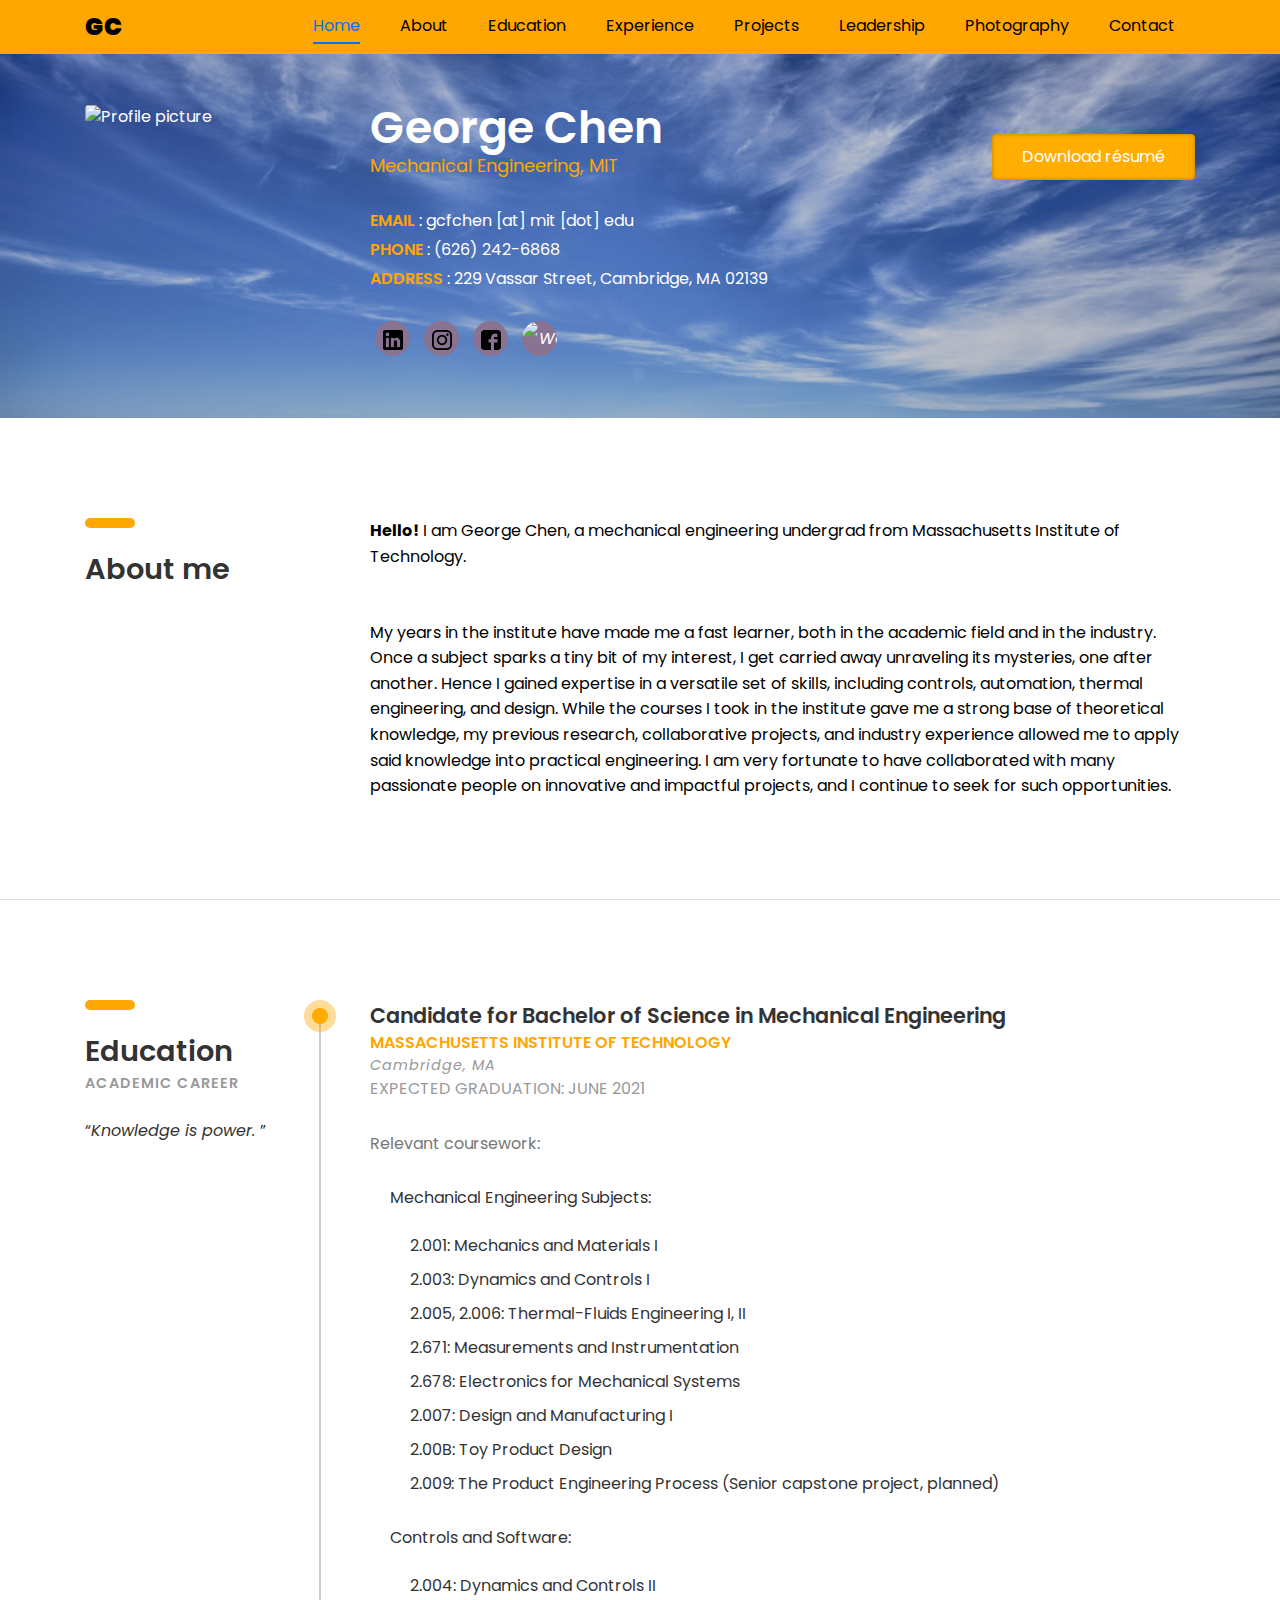
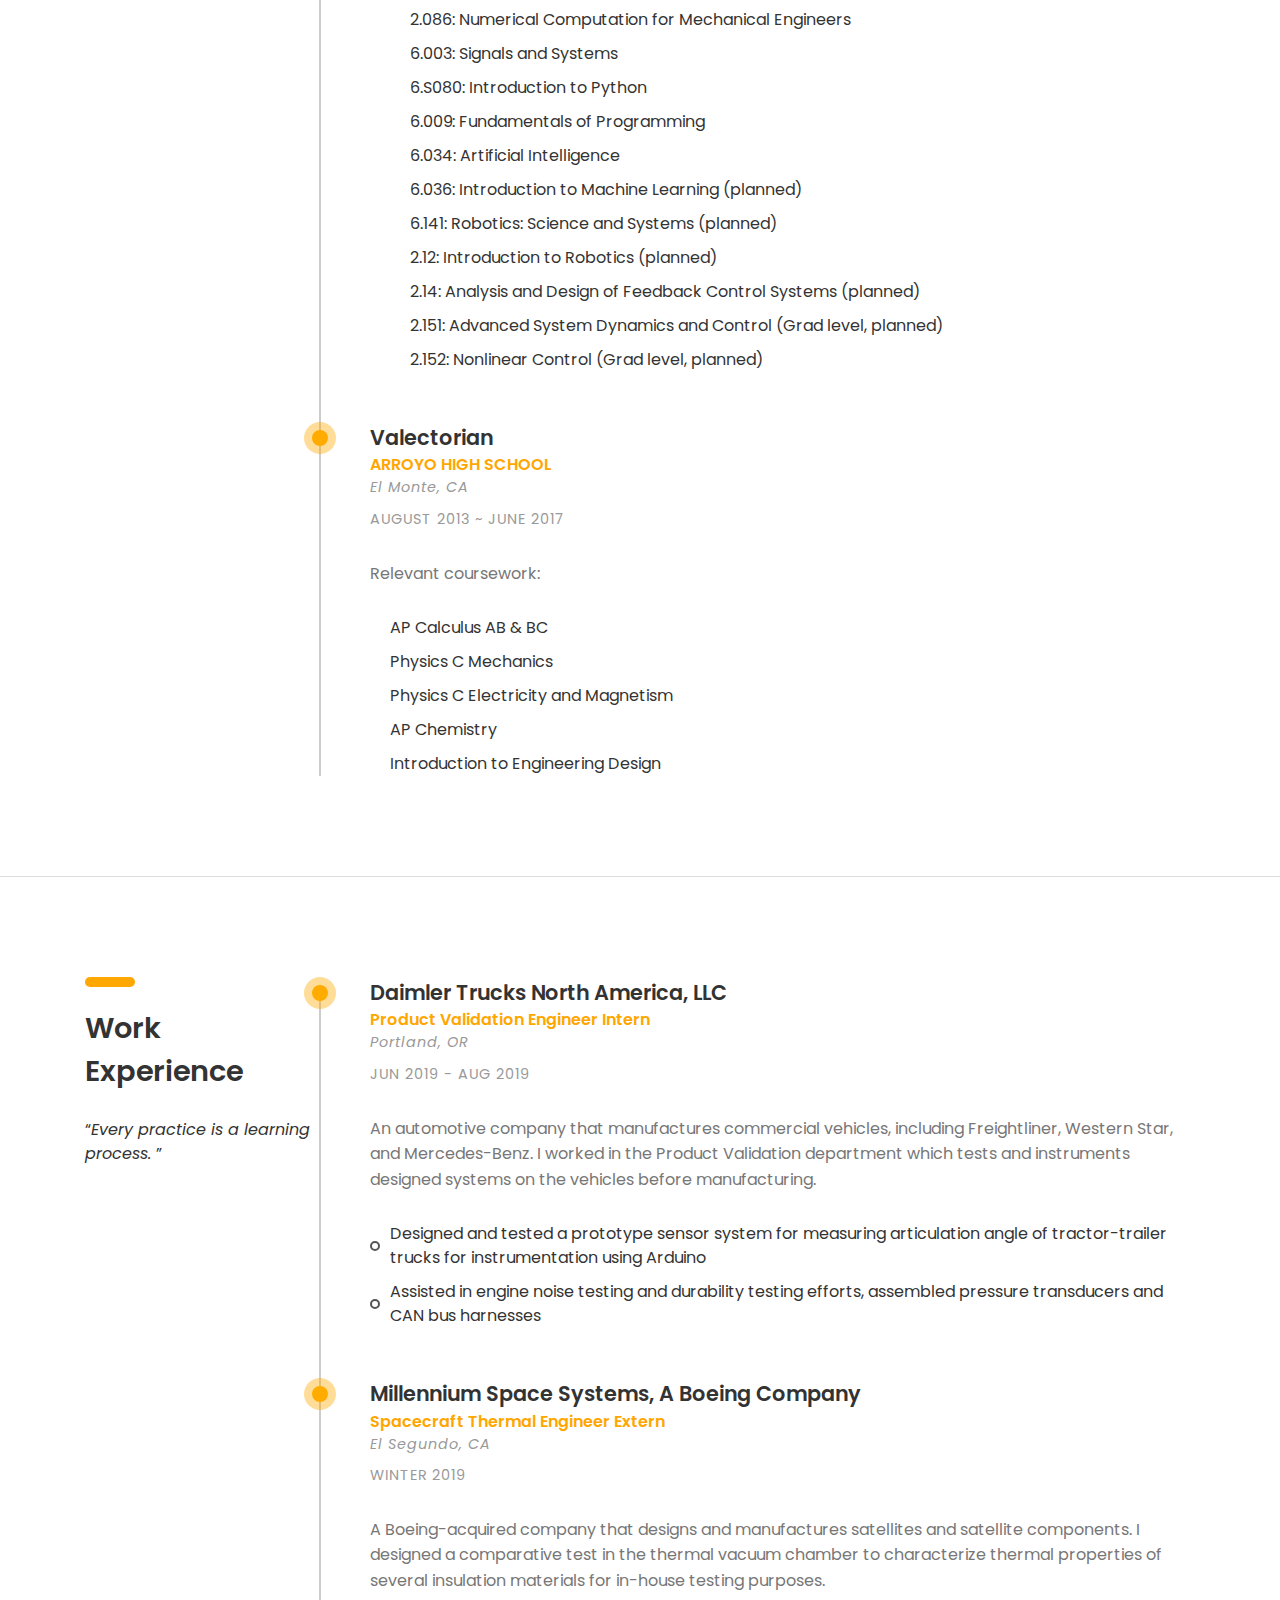
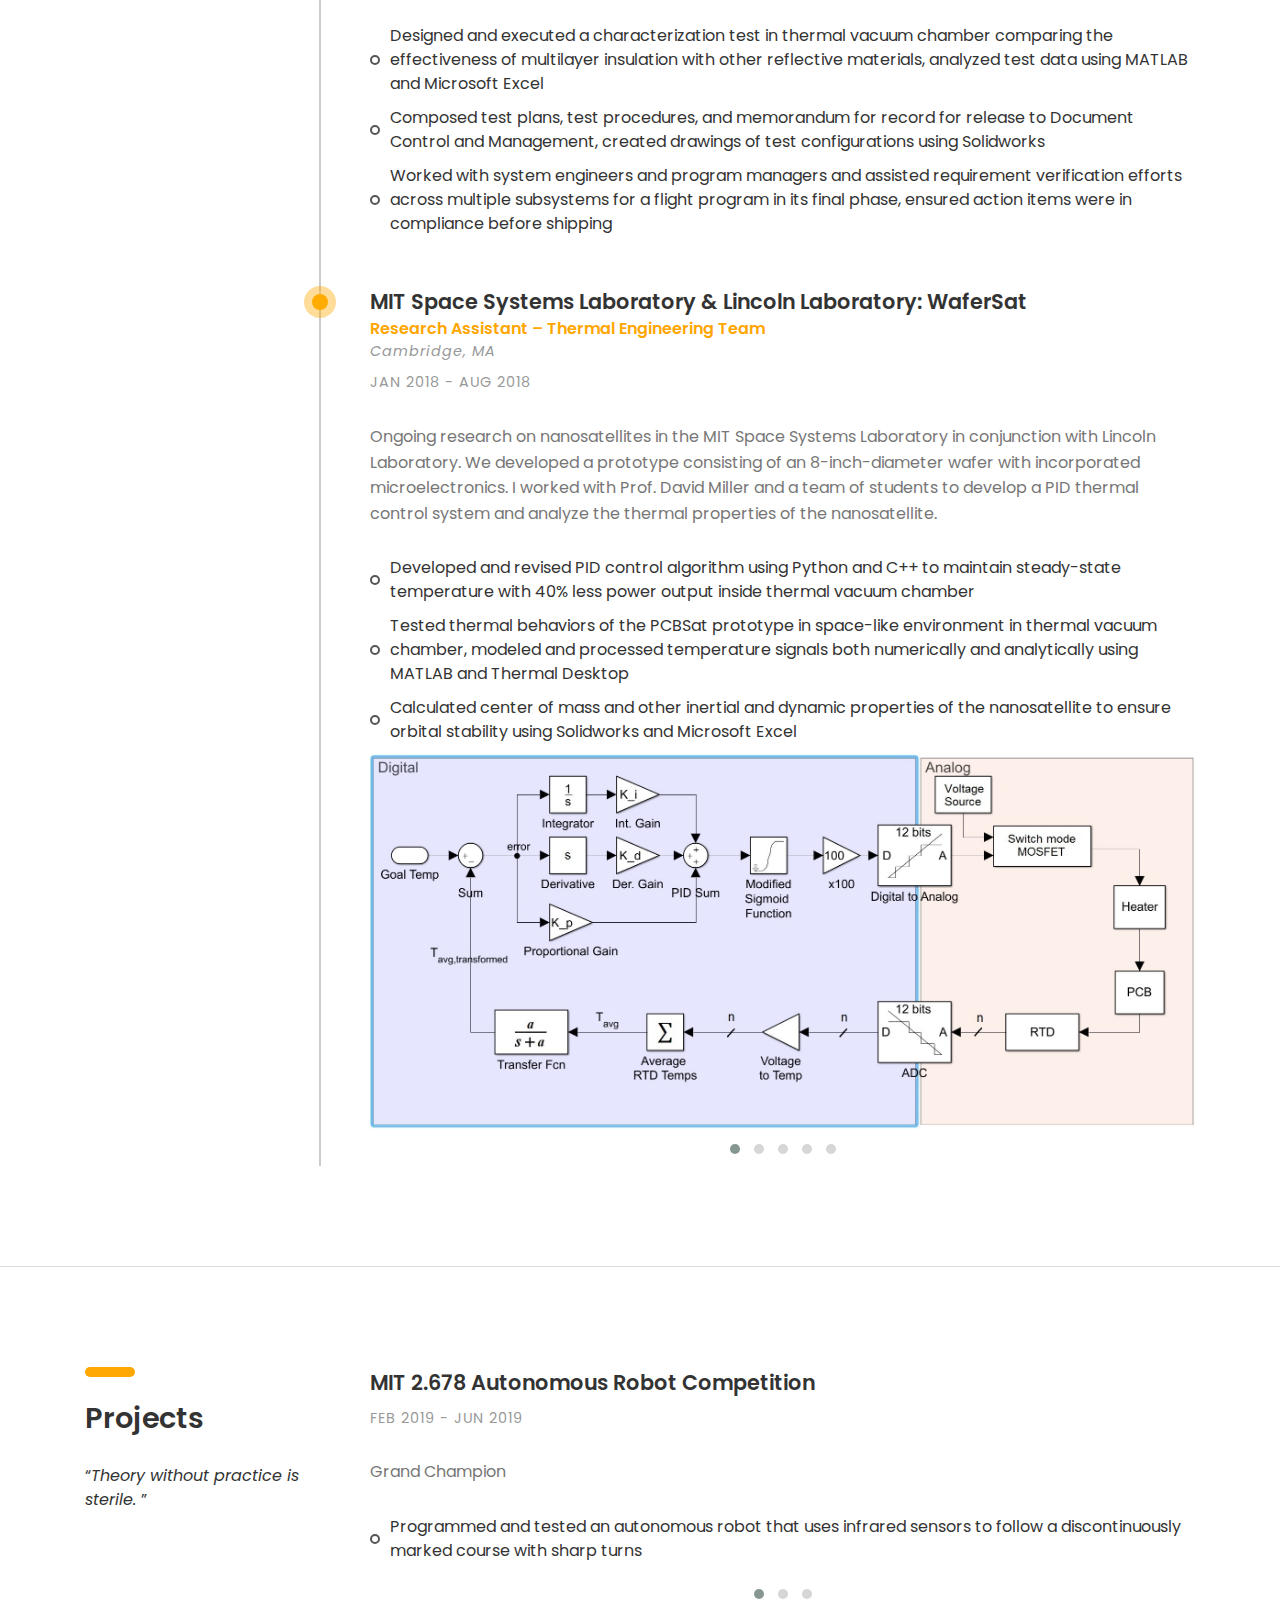
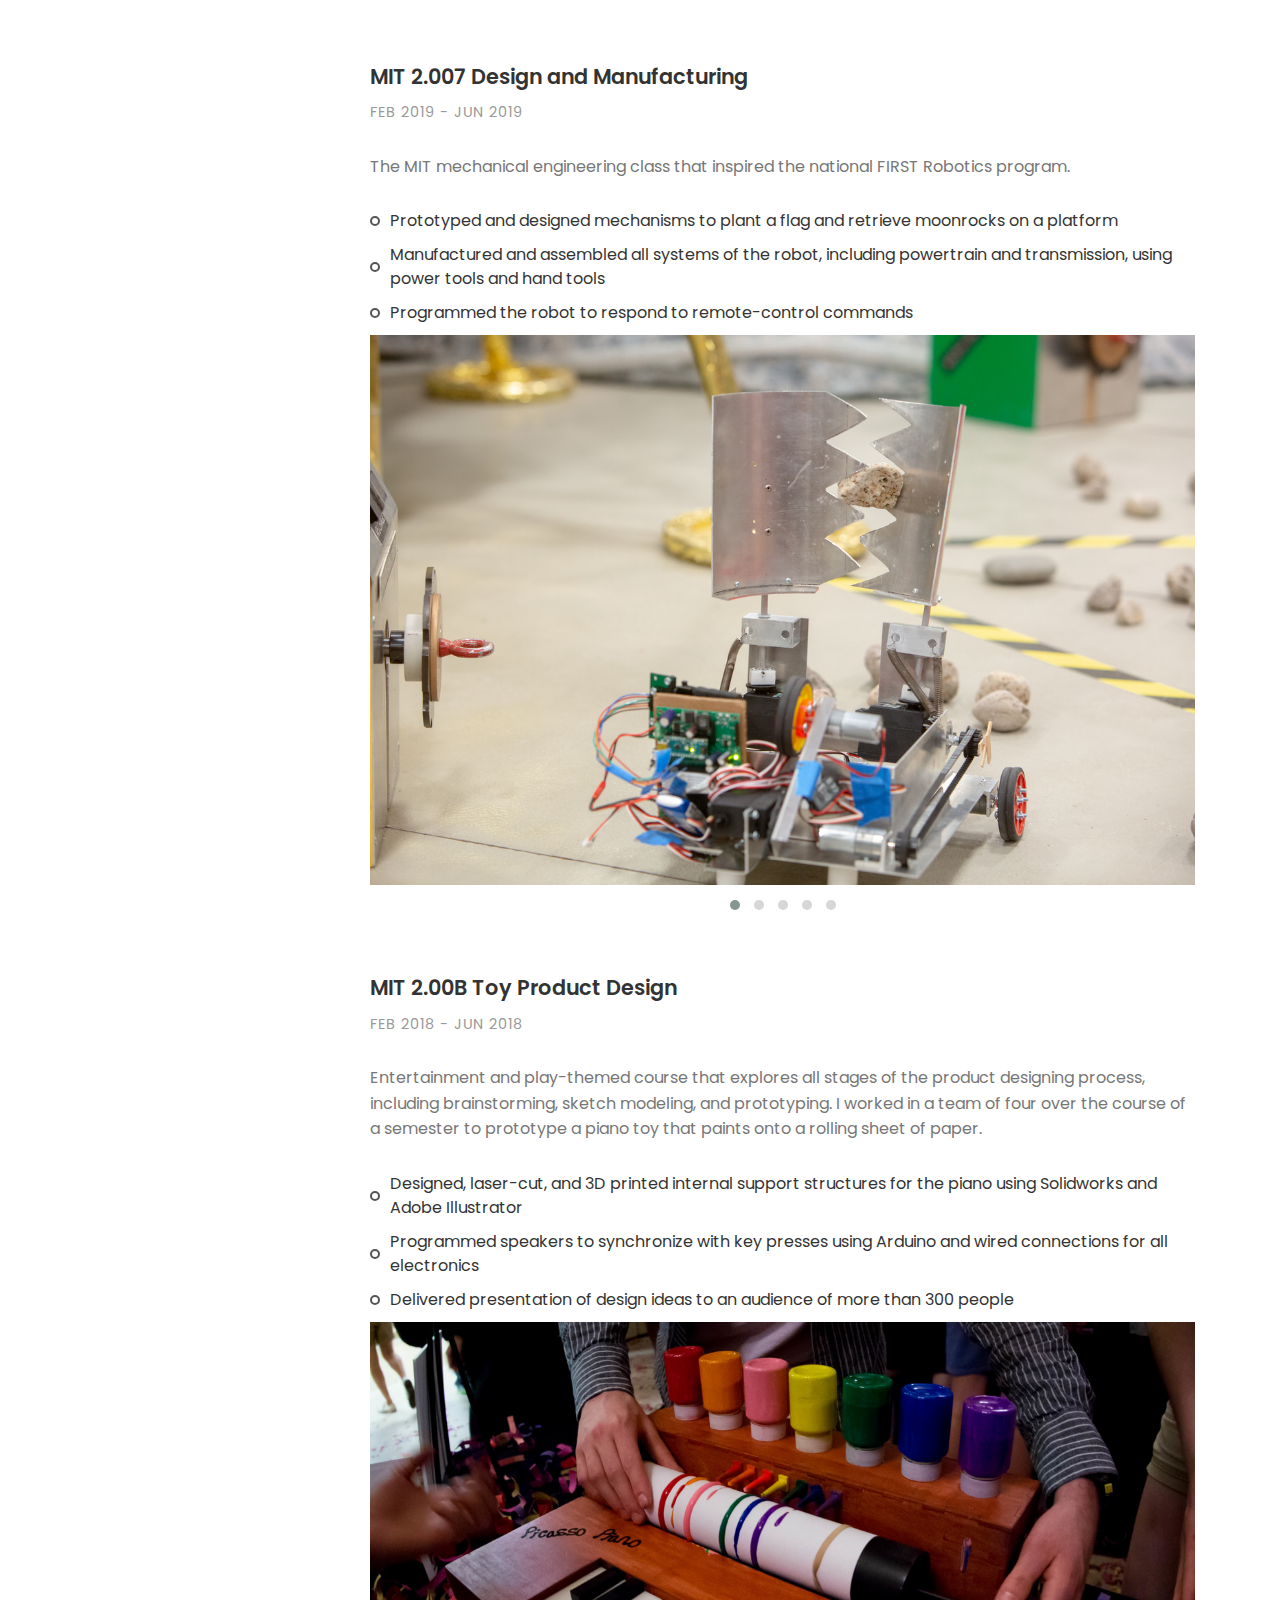
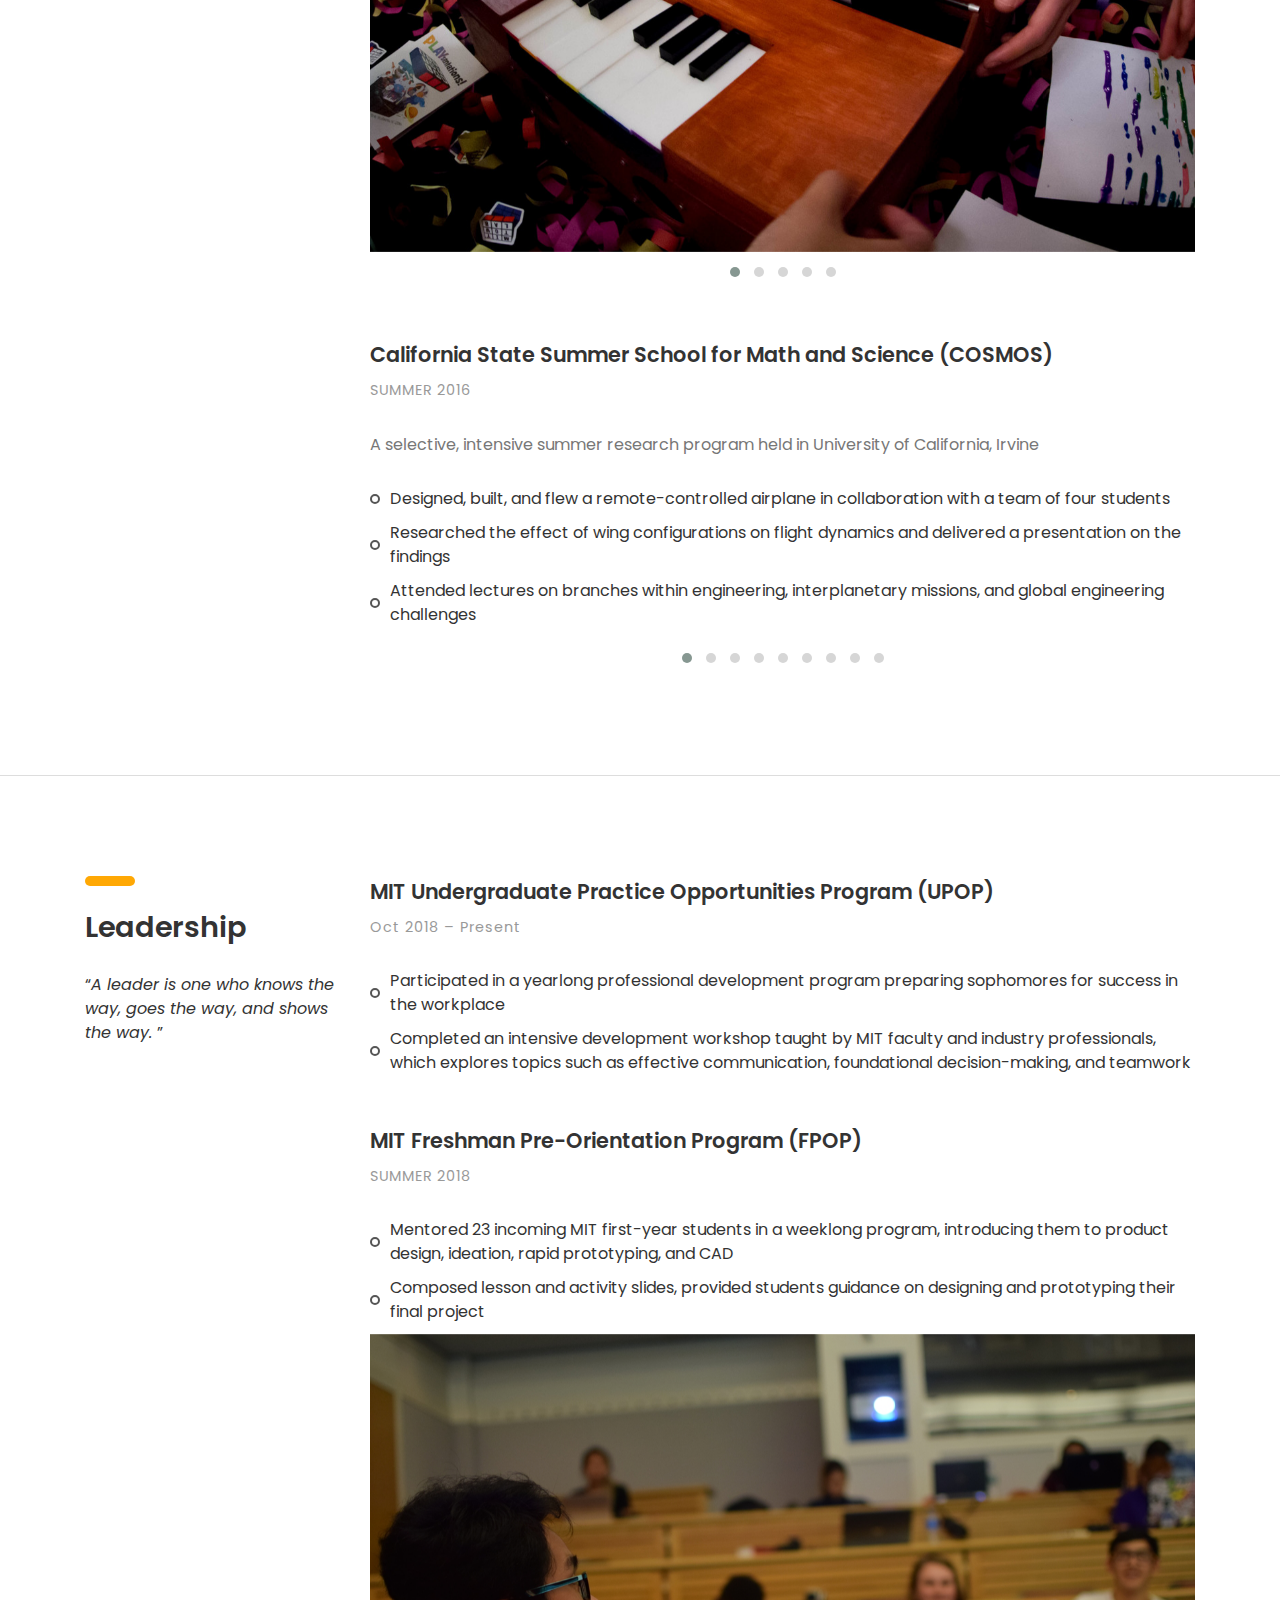
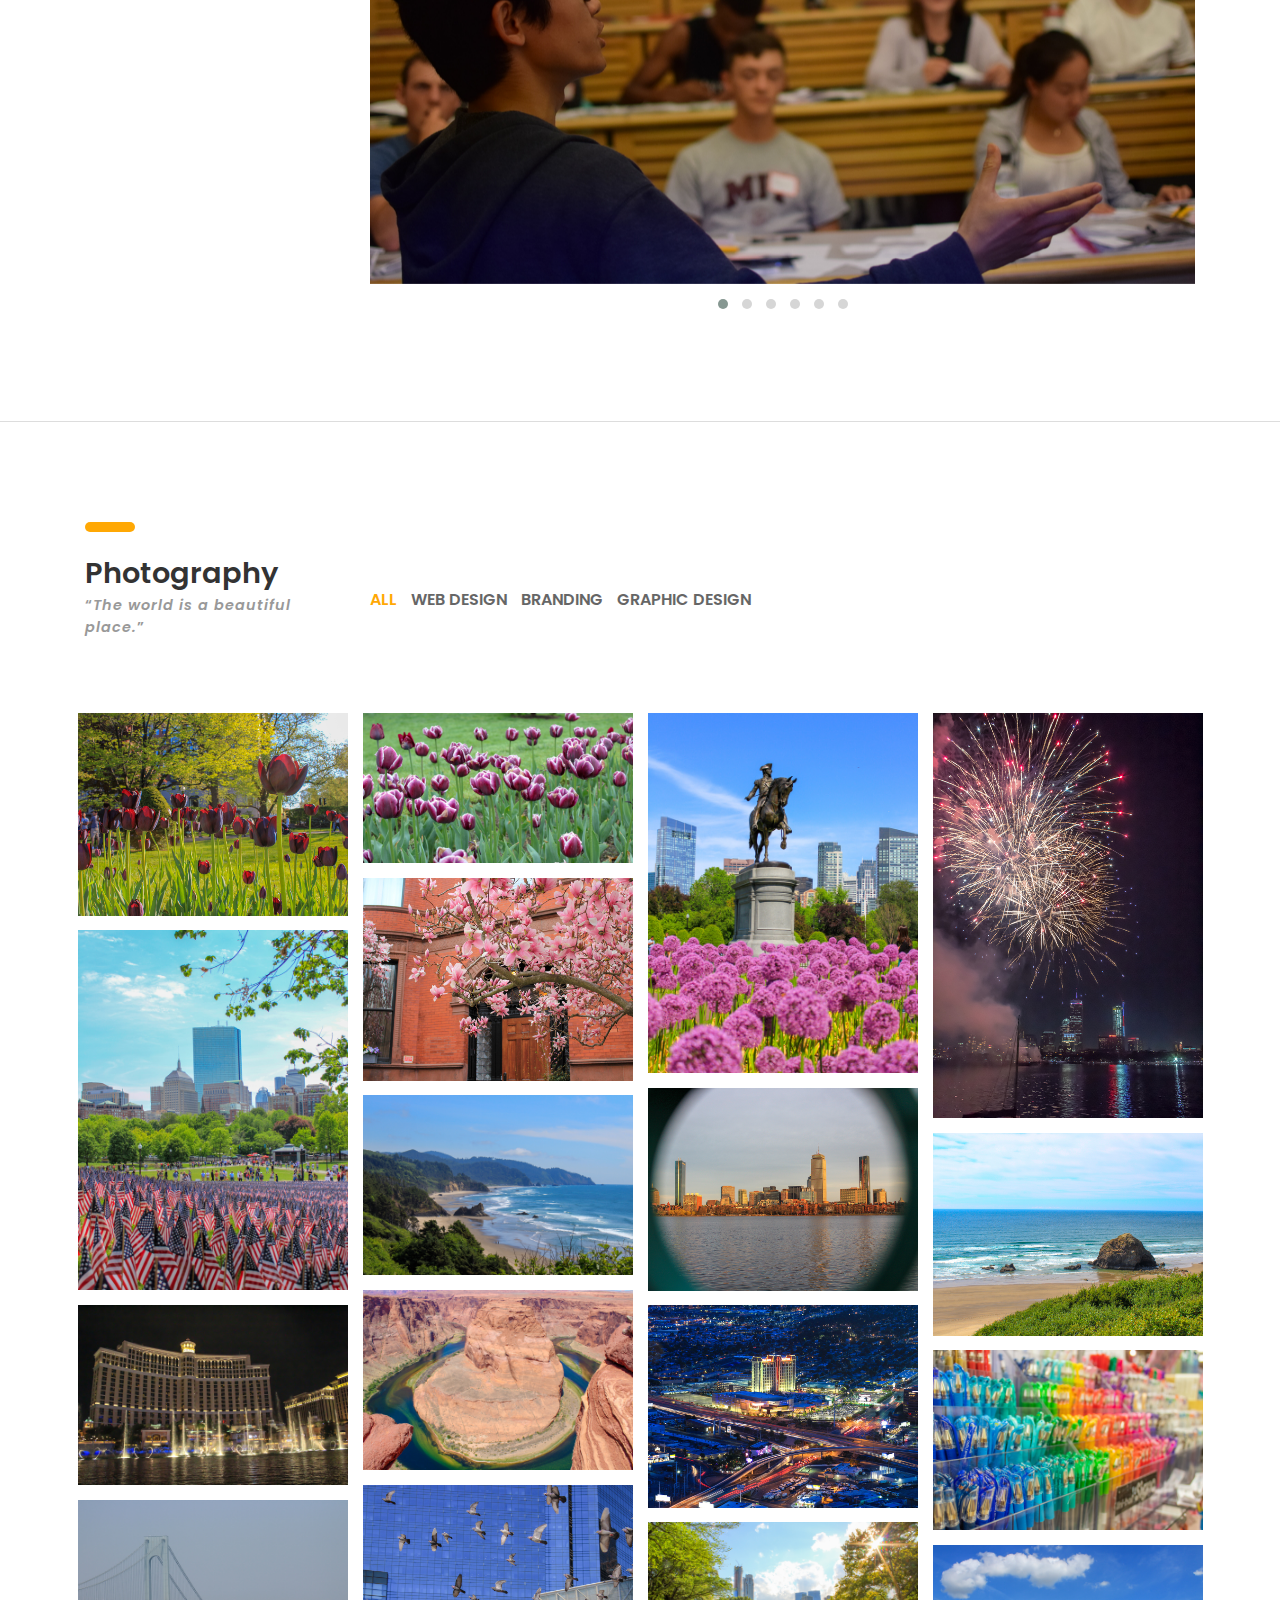
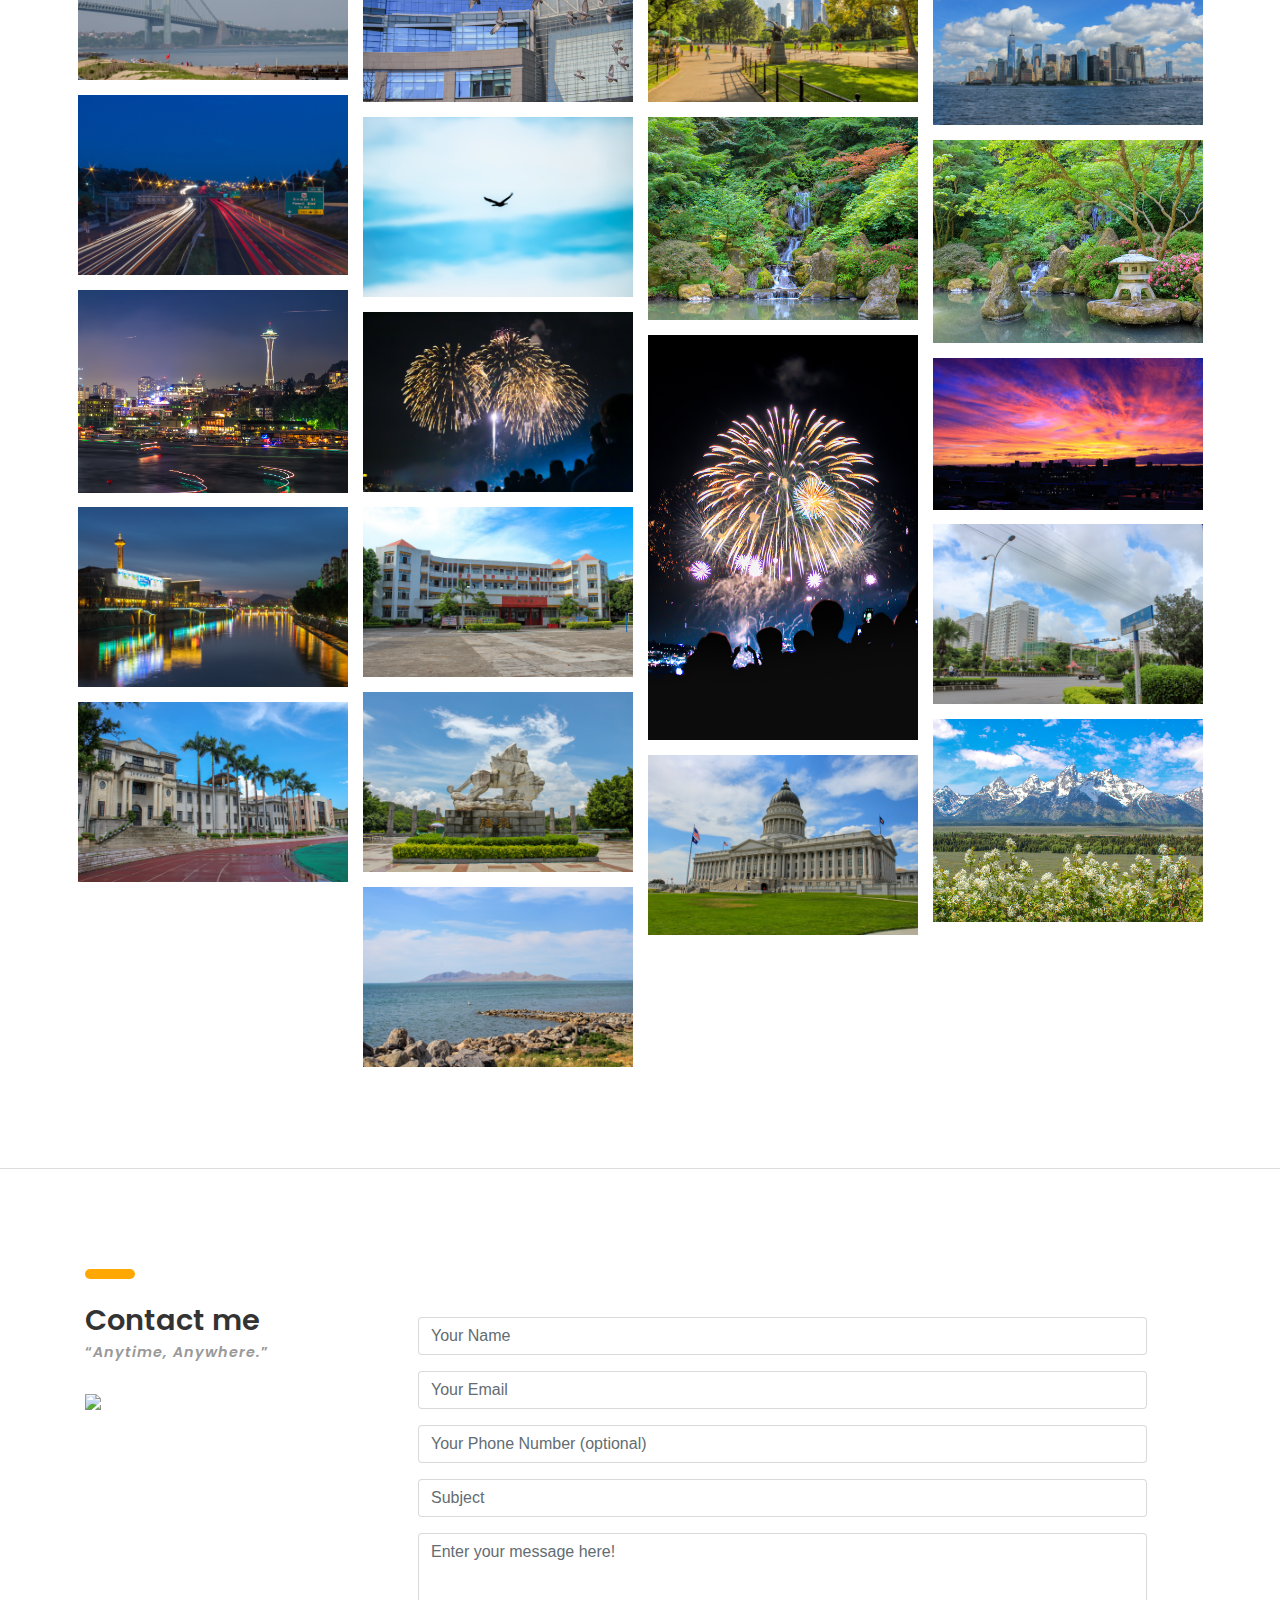
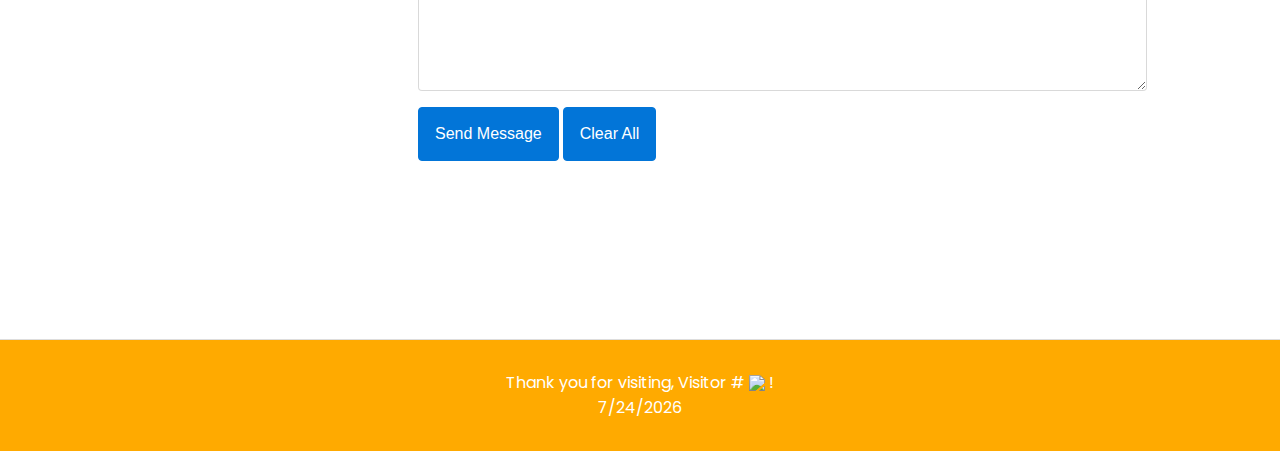
==== commit 132ce4c8: "minor edits" ====
--- a/index.html
+++ b/index.html
@@ -390,7 +390,7 @@
                             <div class="item"> <img src="images/COSMOS/presentation.jpg" alt=""> </div>
                             <div class="item"> <img src="images/COSMOS/cluster.jpg" alt=""> </div>
                             <div class="item"> <img src="images/COSMOS/poster.jpg" alt=""> </div>
-                            <div class="item"> <img src="images/COSMOS/pingpong.jpg" alt=""> </div>
+                            <div class="item"> <img src="images/COSMOS/pingpong.jpeg" alt=""> </div>
                         </div>
                     </div>
                     <!-- project -->
@@ -563,20 +563,20 @@
                 <!-- p-item -->
 
                 <div class="p-item web-design branding">
-                    <a href="images/photography/nyc-birds.jpeg" data-fluidbox>
-                        <img src="images/photography/nyc-birds.jpeg" alt=""></a>
-                </div>
-                <!-- p-item -->
-
-                <div class="p-item web-design branding">
-                    <a href="images/photography/nyc-bridge.jpeg" data-fluidbox>
-                        <img src="images/photography/nyc-bridge.jpeg" alt=""></a>
-                </div>
-                <!-- p-item -->
-
-                <div class="p-item web-design branding">
-                    <a href="images/photography/nyc_centralpark.jpeg" data-fluidbox>
-                        <img src="images/photography/nyc_centralpark.jpeg" alt=""></a>
+                    <a href="images/photography/nyc_birds.jpeg" data-fluidbox>
+                        <img src="images/photography/nyc_birds.jpeg" alt=""></a>
+                </div>
+                <!-- p-item -->
+
+                <div class="p-item web-design branding">
+                    <a href="images/photography/nyc_bridge.jpeg" data-fluidbox>
+                        <img src="images/photography/nyc_bridge.jpeg" alt=""></a>
+                </div>
+                <!-- p-item -->
+
+                <div class="p-item web-design branding">
+                    <a href="images/photography/nyc_centralpark.jpg" data-fluidbox>
+                        <img src="images/photography/nyc_centralpark.jpg" alt=""></a>
                 </div>
                 <!-- p-item -->
 
@@ -633,7 +633,7 @@
 
                 <div class="p-item web-design branding">
                     <a href="images/photography/simmons_sunset.jpg" data-fluidbox>
-                        <img src="images/photography/simmons_sunset.jpeg" alt=""></a>
+                        <img src="images/photography/simmons_sunset.jpg" alt=""></a>
                 </div>
                 <!-- p-item -->
 
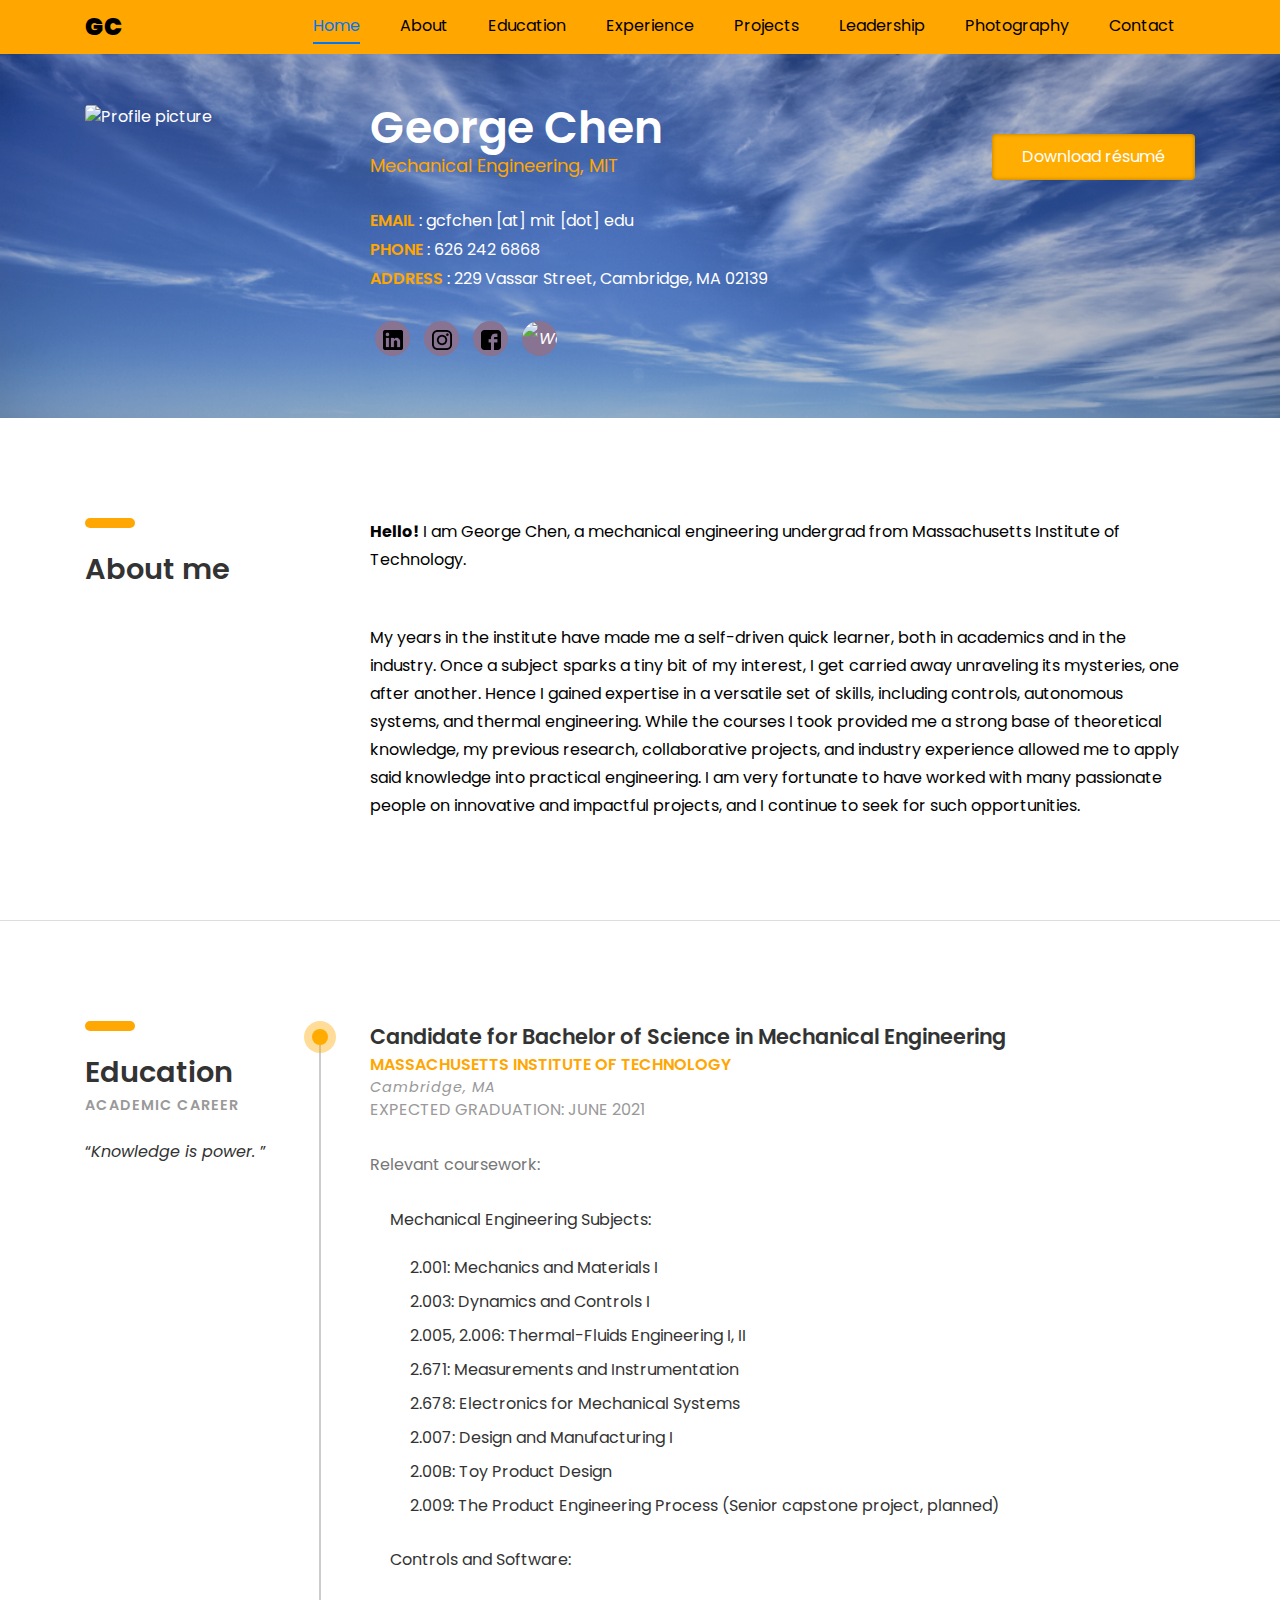
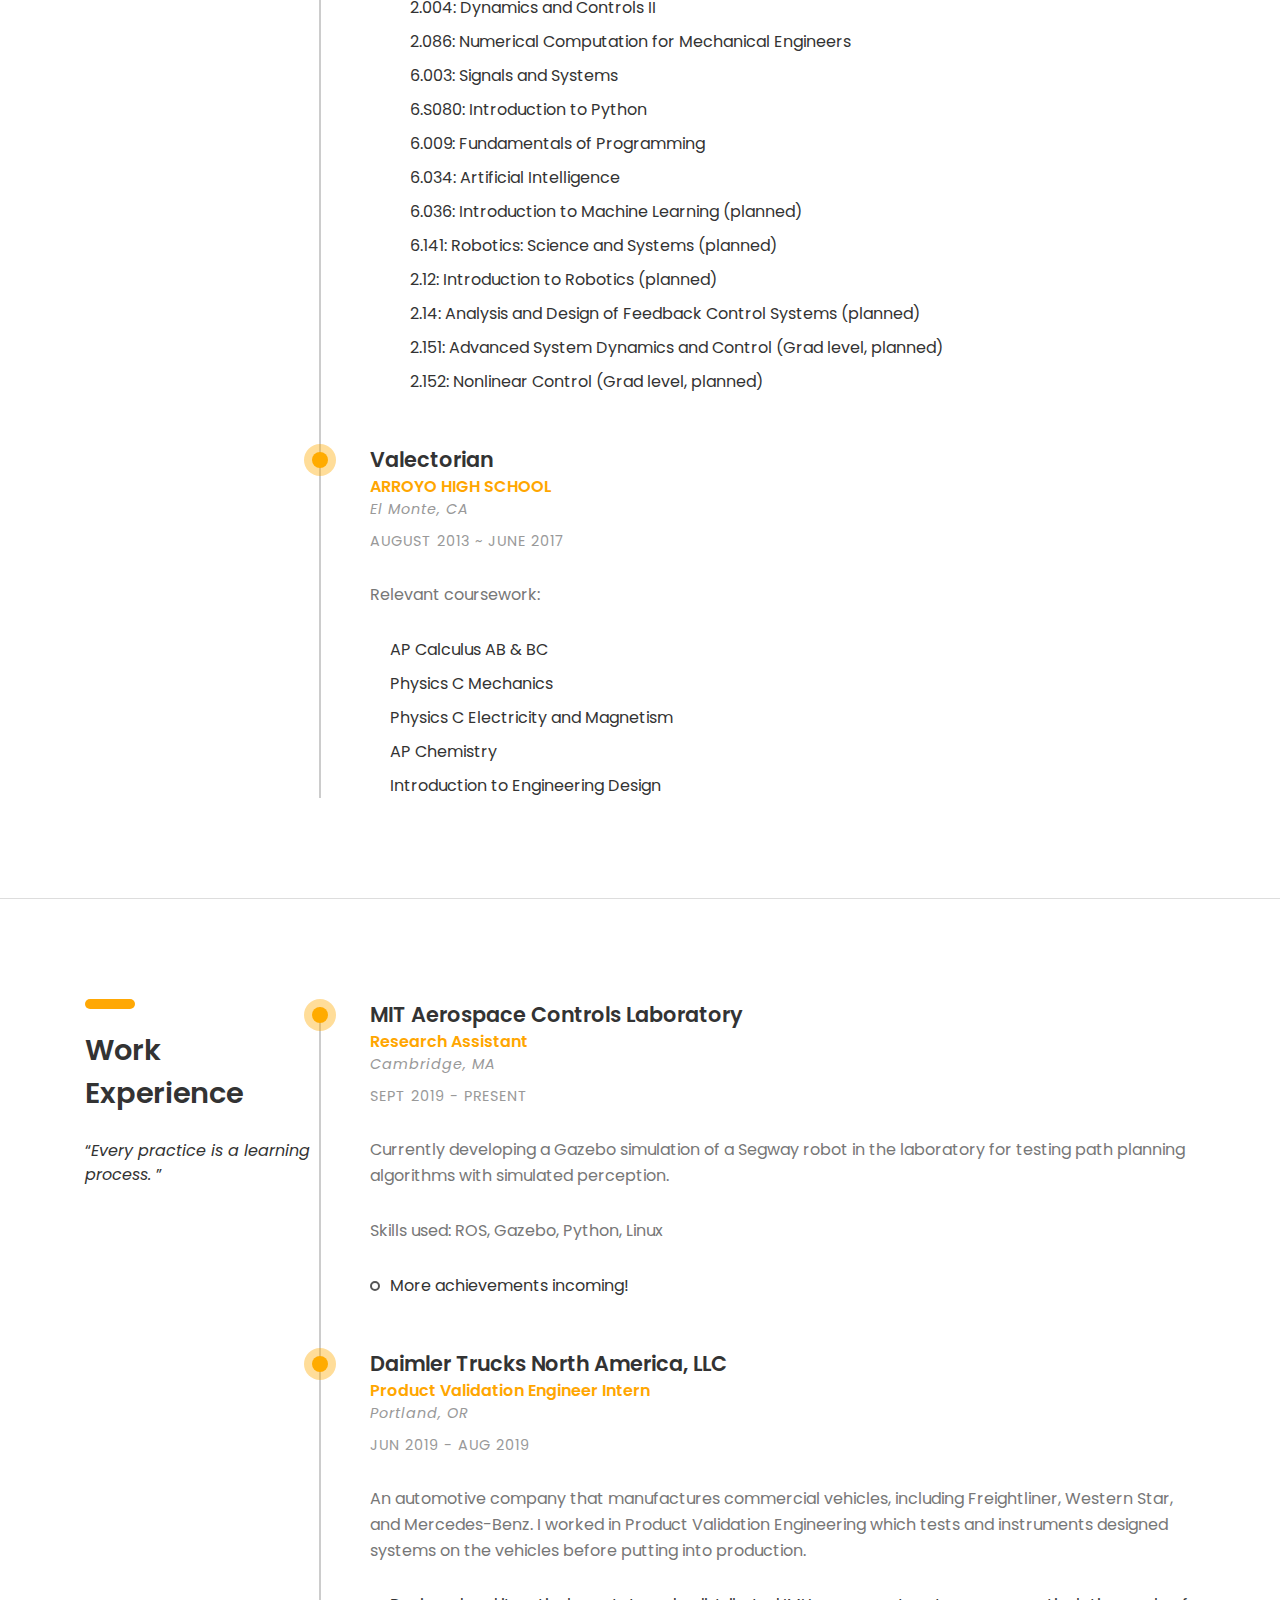
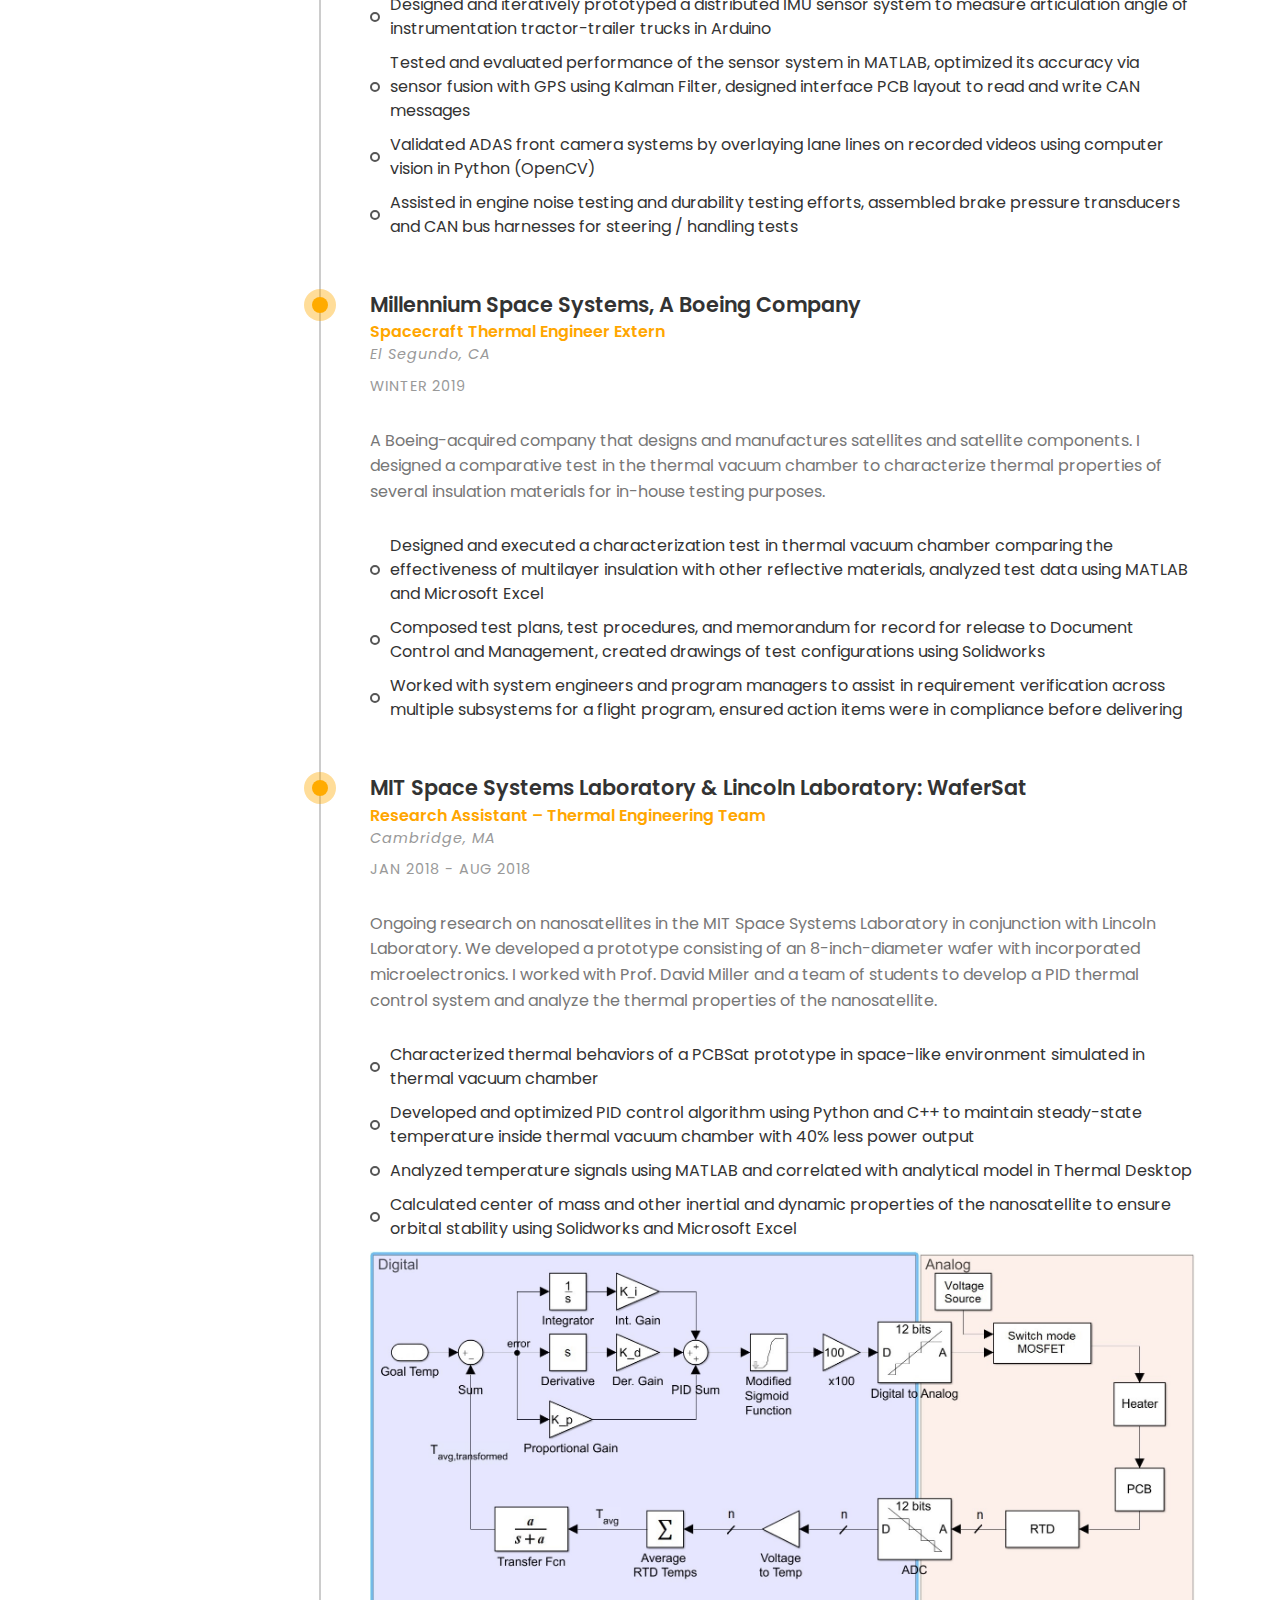
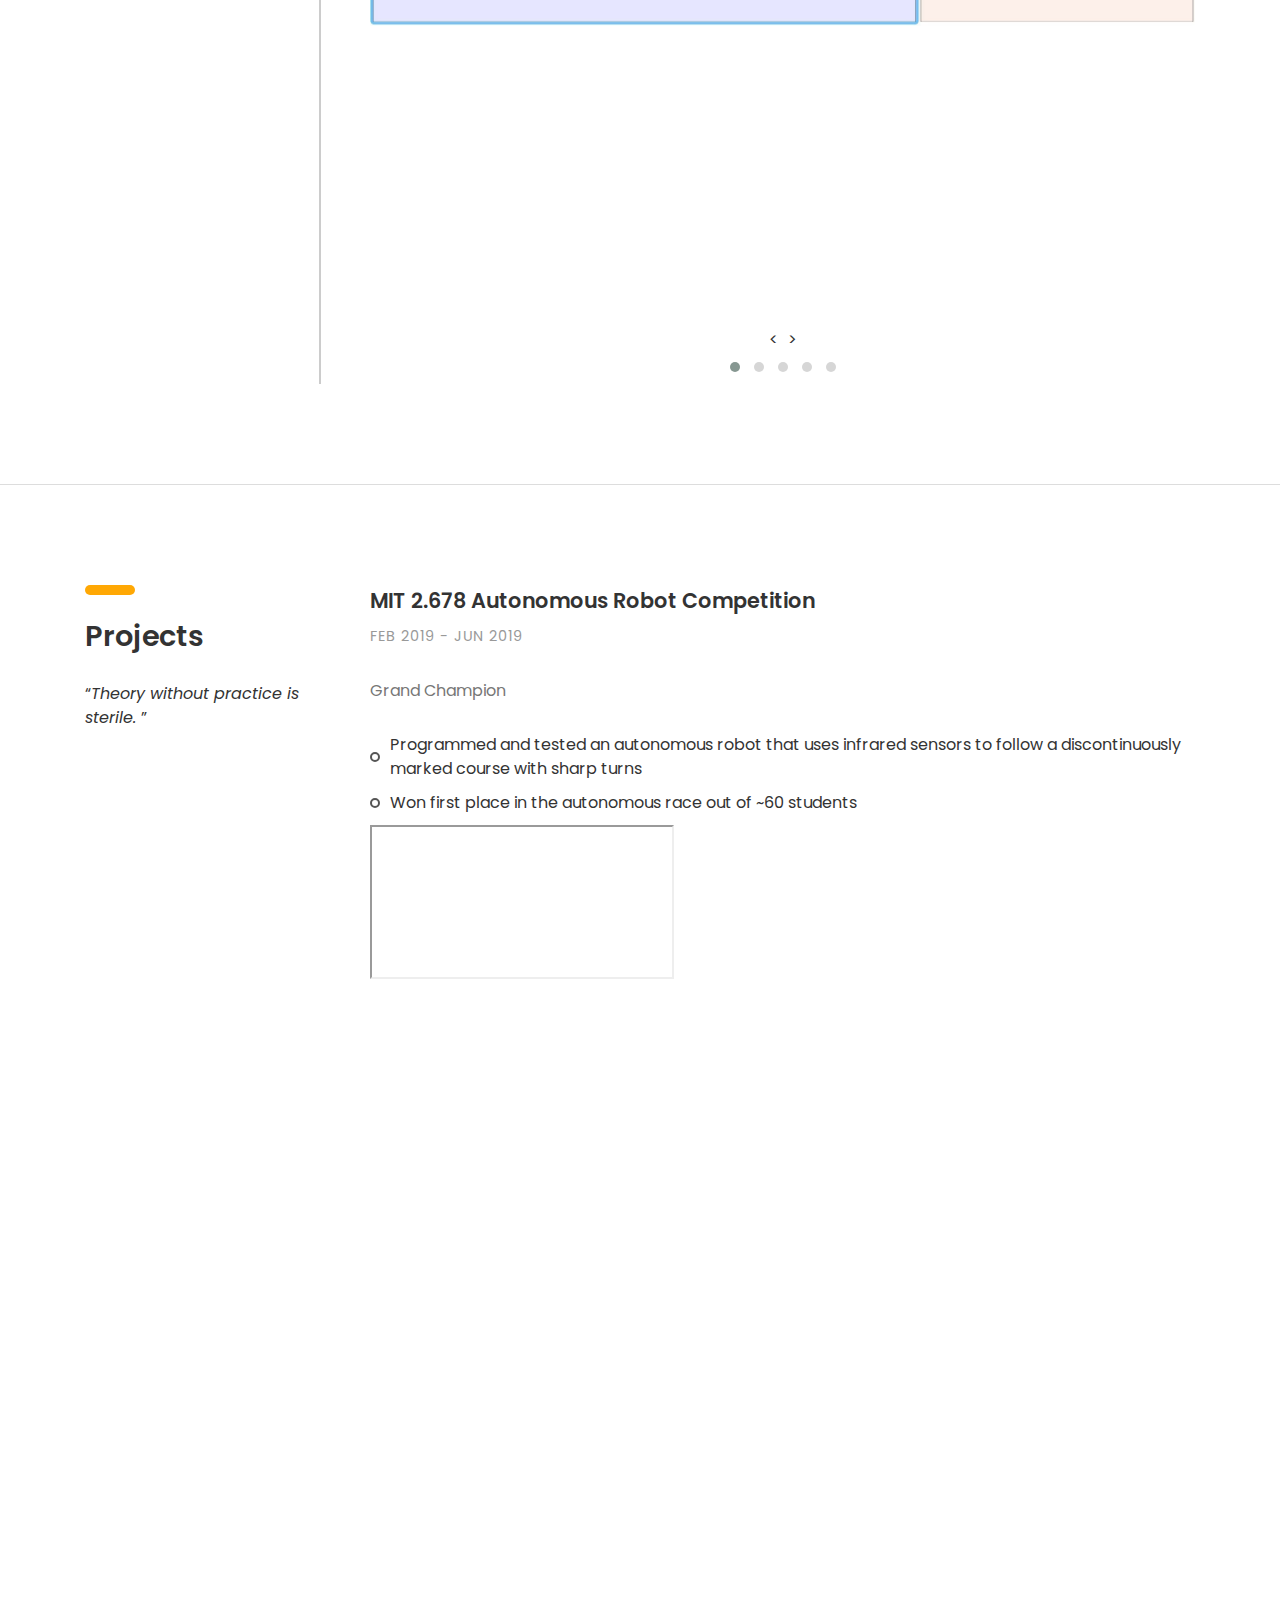
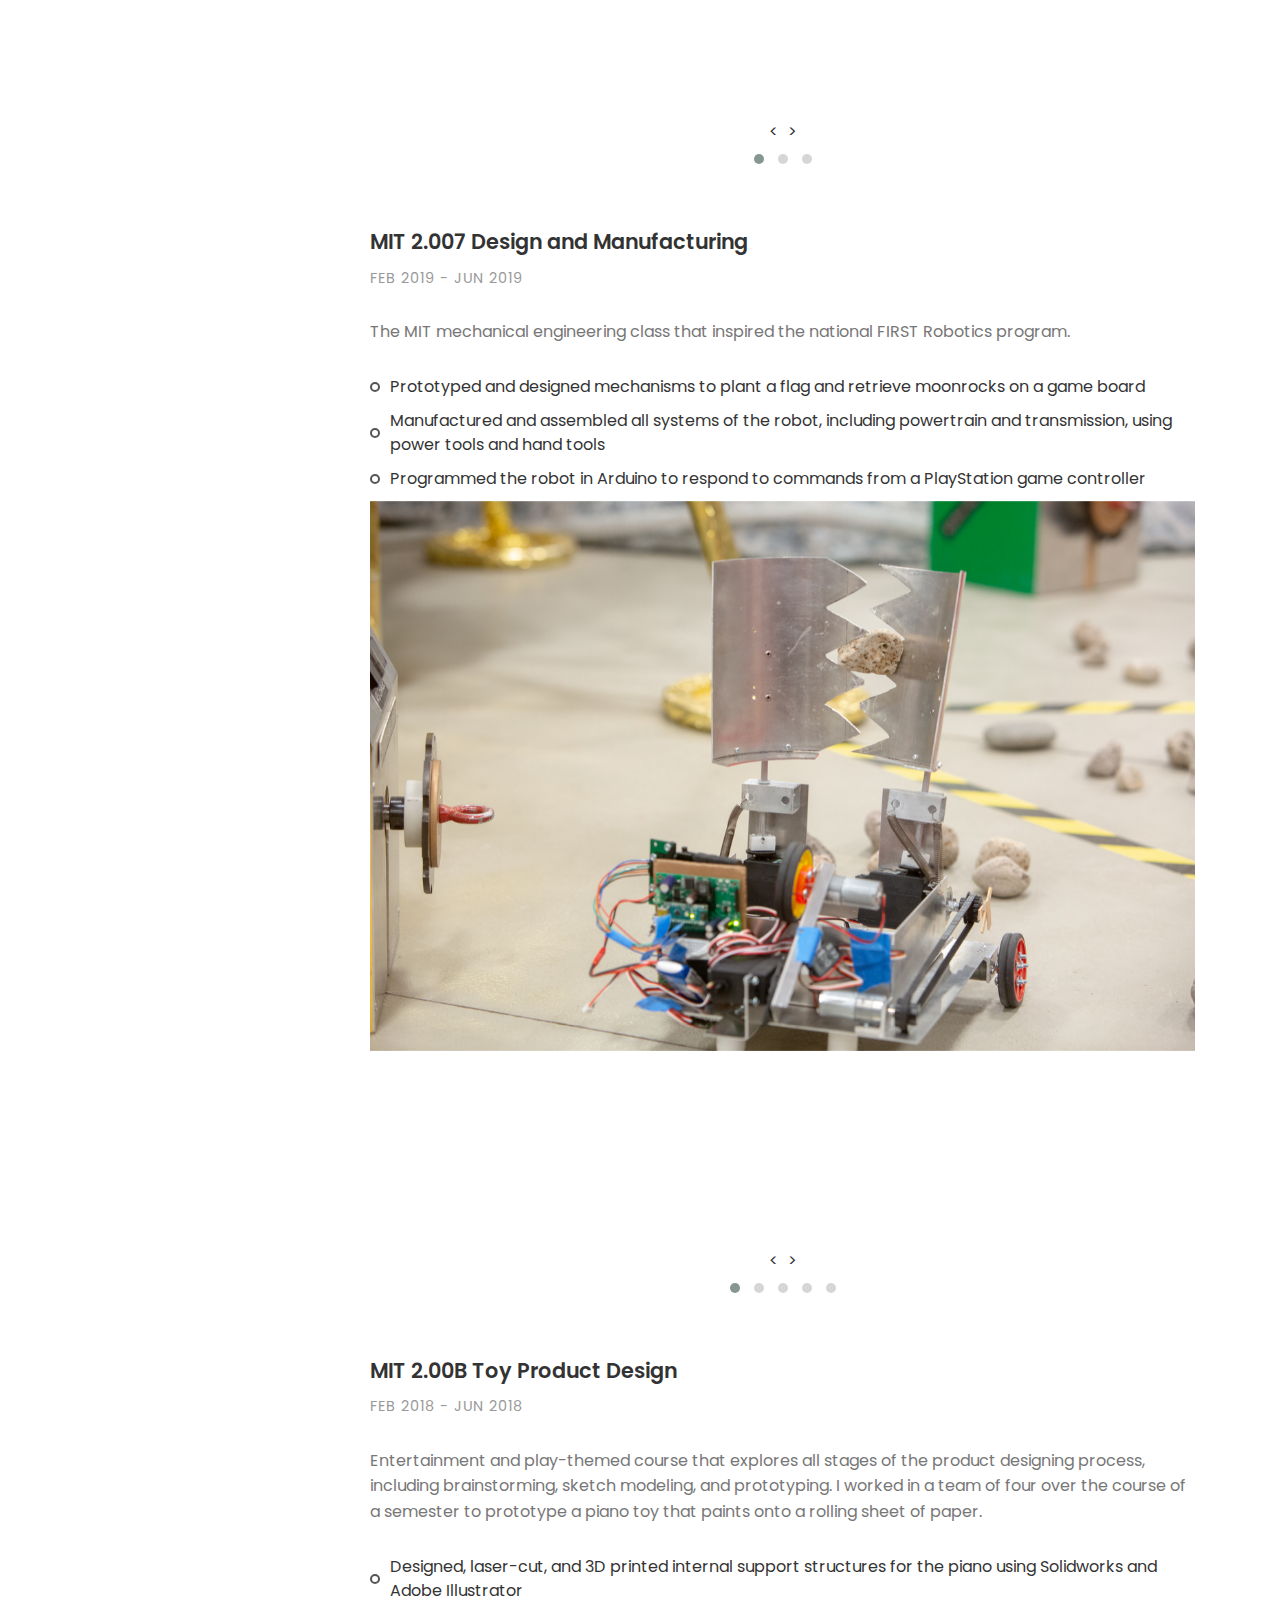
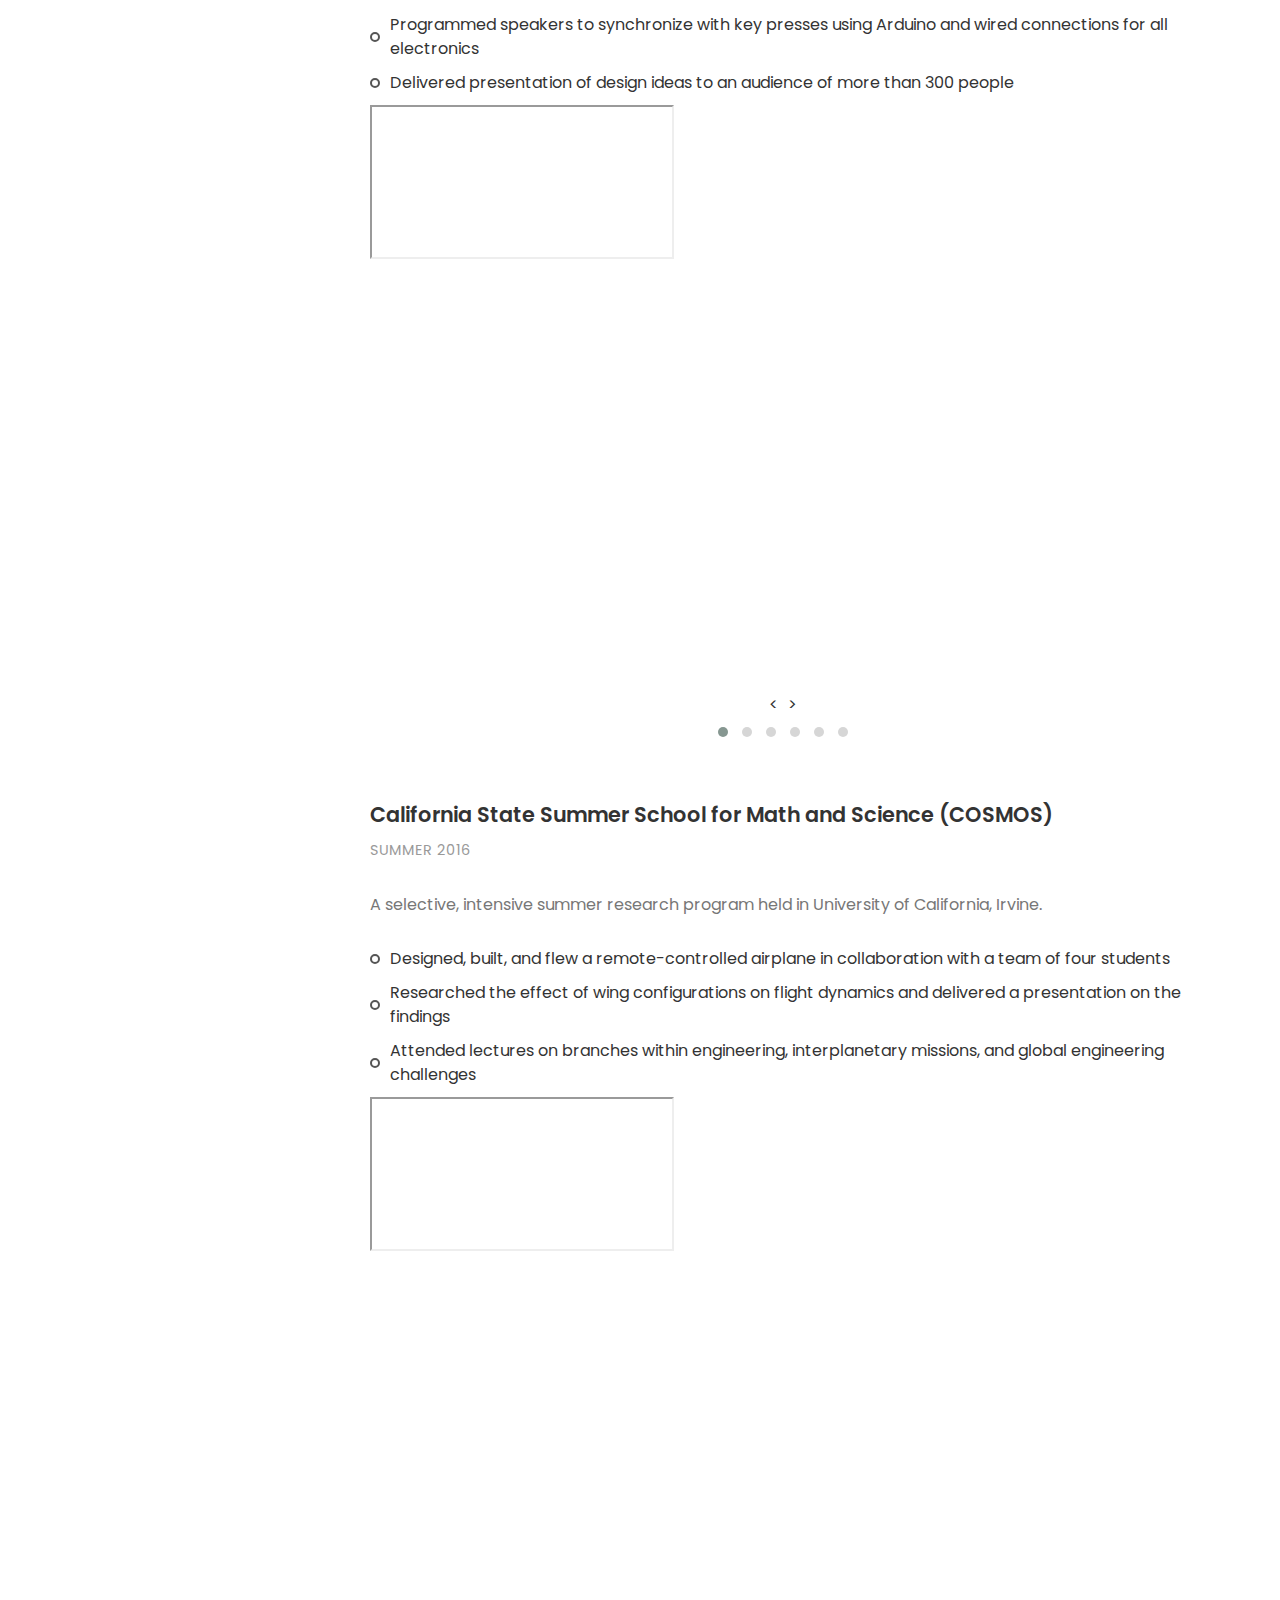
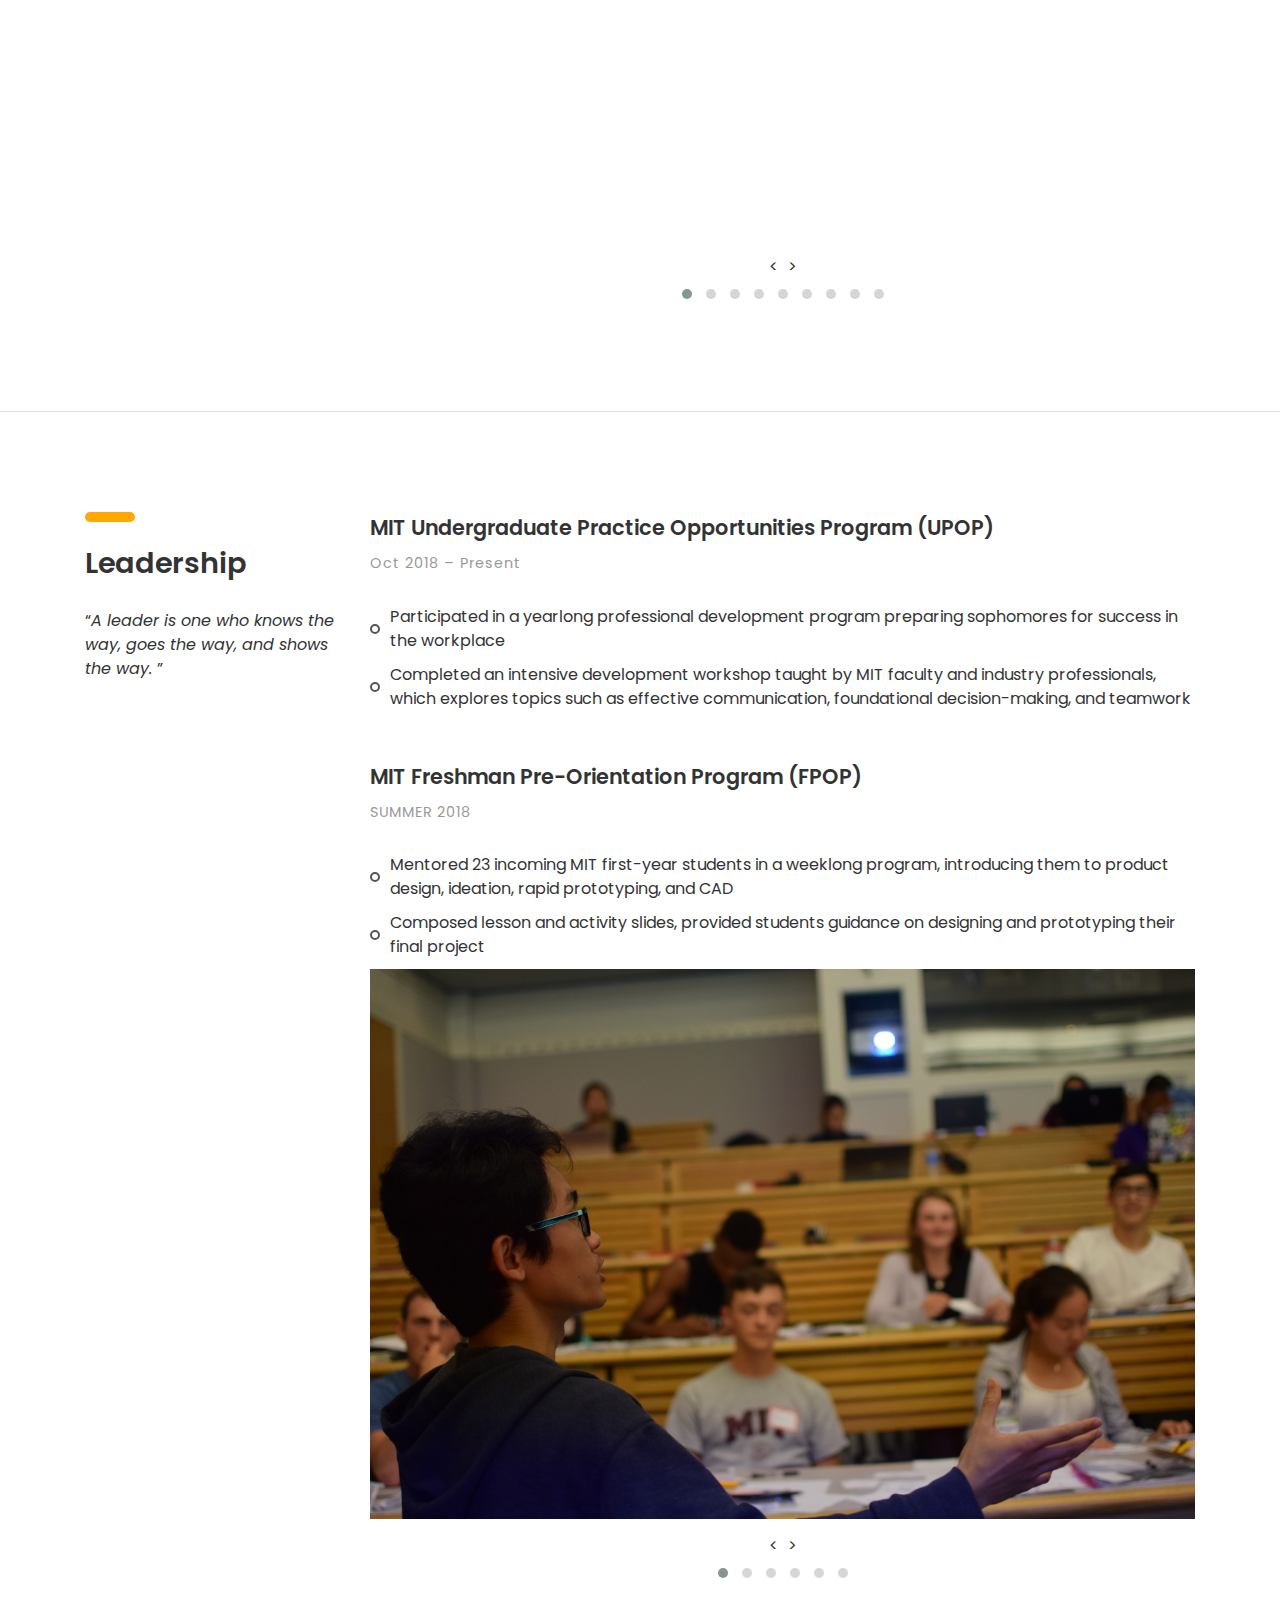
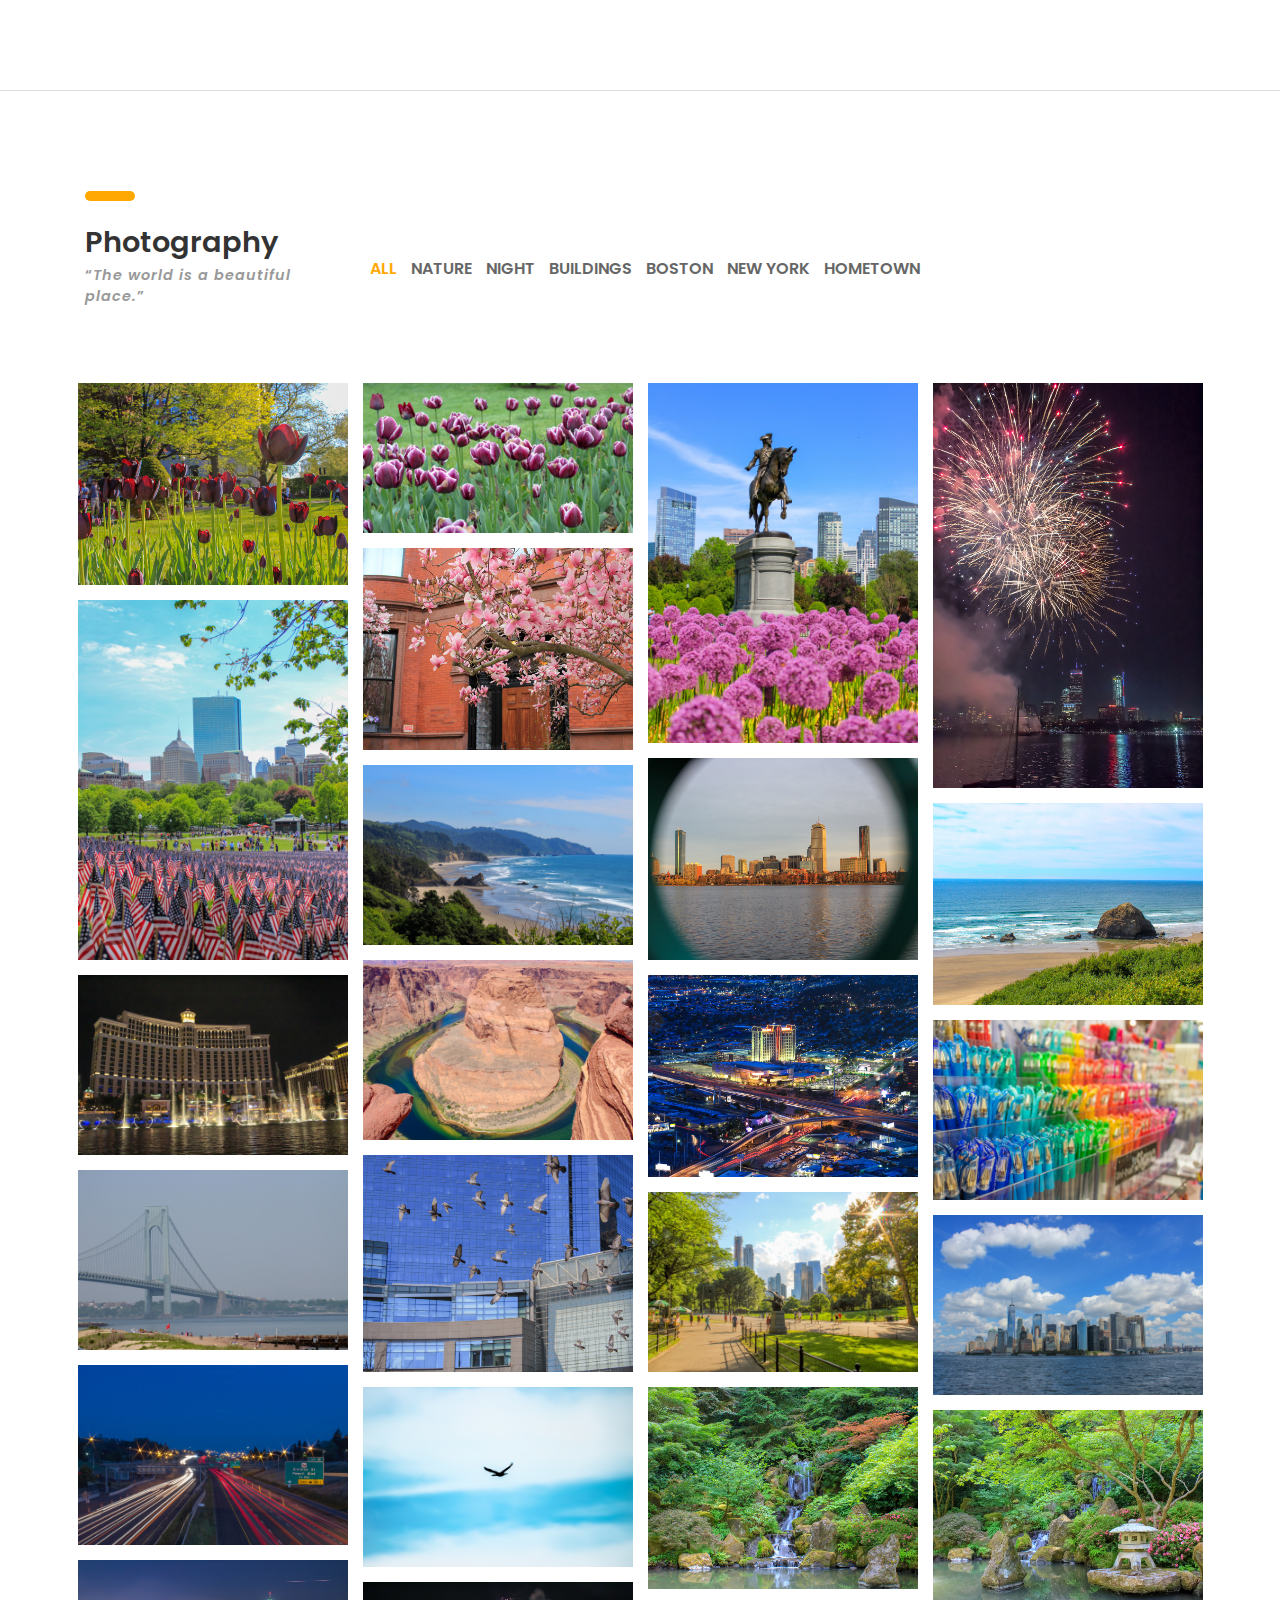
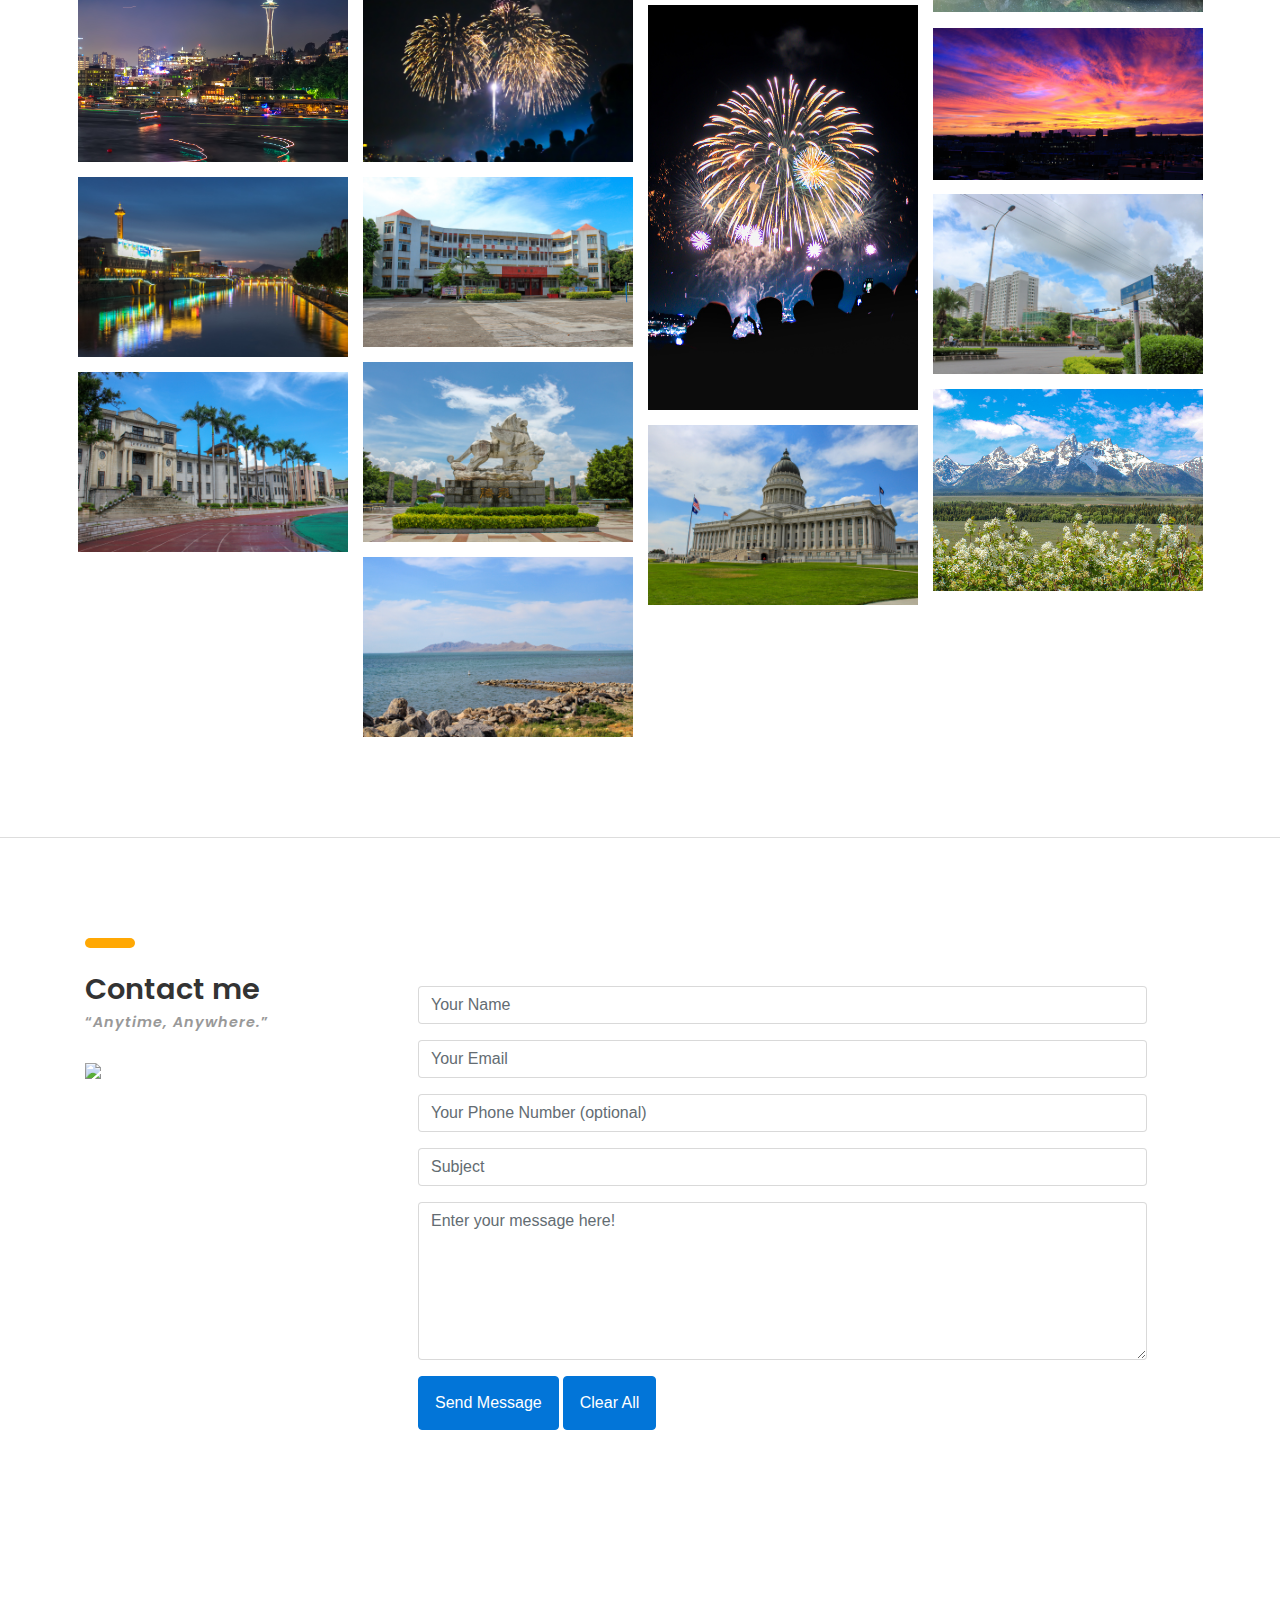
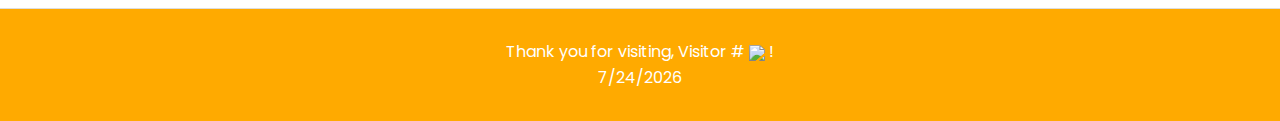
==== commit e42b6483: "updates before 2019 fall career fair" ====
--- a/index.html
+++ b/index.html
@@ -28,10 +28,15 @@
 
     <link rel="stylesheet" href="owlcarousel/owl.carousel.min.css">
     <link rel="stylesheet" href="owlcarousel/owl.theme.default.min.css">
-
+    <style>
+        html {
+            scroll-behavior: smooth;
+        }
+    </style>
 </head>
 
 <body data-spy="scroll" data-target=".site-navbar-target" data-offset="300" class="disable-select">
+
     <nav class="navbar navbar-expand-lg navbar-expand-xl ftco_navbar ftco-navbar-light site-navbar-target" id="ftco-navbar" style="background-color: #FFA804">
         <div class="container">
             <a class="navbar-brand" href="index.html">GC</a>
@@ -70,13 +75,13 @@
                         <h4 class="font-yellow" style="font-size: 18px">Mechanical Engineering, MIT</h4>
                         <ul class="information enable-select margin-tb-30">
                             <li><b class="font-yellow">EMAIL</b> : gcfchen [at] mit [dot] edu</li>
-                            <li><b class="font-yellow">PHONE</b> : (626) 242-6868</li>
+                            <li><b class="font-yellow">PHONE</b> : 626 242 6868</li>
                             <li><b class="font-yellow">ADDRESS</b> : 229 Vassar Street, Cambridge, MA 02139</li>
                         </ul>
                         <ul class="social-icons">
                             <li><a href="https://www.linkedin.com/in/gcfchen/" target="_blank"><i><img src="images/linkedin.png" style="width: 20px; vertical-align: middle" title="LinkedIn"></i></a></li>
                             <li><a href="https://www.instagram.com/curious.ch3n/" target="_blank"><i><img src="images/insta.png" style="width: 20px; vertical-align: middle" title="Instagram"></i></a></li>
-                            <li><a href="http://facebook.com/gcfchen314" target="_blank"><i><img src="images/fb.png" style="width: 20px; vertical-align: middle" title="Facebook"></i></a></li>
+                            <li><a href="https://www.facebook.com/gcfchen314" target="_blank"><i><img src="images/fb.png" style="width: 20px; vertical-align: middle" title="Facebook"></i></a></li>
                             <li>
                                 <a href="images/wechat.jpg" target="_blank"><i><img src="images/wechat_logo.jpg" style="width: 25px" title="WeChat"></i></a>
                             </li>
@@ -106,18 +111,17 @@
                 <div class="col-sm-12 col-md-3">
                     <div class="heading">
                         <h3><b>About me</b></h3>
-                        <!--<h6 class="font-lite-black"><b>PROFESSIONAL PATH</b></h6>-->
                     </div>
                 </div>
                 <!-- col-sm-3 -->
                 <div class="col-sm-12 col-md-9">
-                    <p class="margin-b-50" style="color: black">
+                    <p class="margin-b-50" style="color: black; line-height: 1.75em">
                         <strong>Hello! </strong>I am George Chen, a mechanical engineering undergrad from Massachusetts Institute of Technology.
                     </p>
-                    <p class="margin-b-50" style="color: black">
-                        My years in the institute have made me a fast learner, both in the academic field and in the industry. Once a subject sparks a tiny bit of my interest, I get carried away unraveling its mysteries, one after another. Hence I gained expertise in a versatile
-                        set of skills, including controls, automation, thermal engineering, and design. While the courses I took in the institute gave me a strong base of theoretical knowledge, my previous research, collaborative projects, and industry
-                        experience allowed me to apply said knowledge into practical engineering. I am very fortunate to have collaborated with many passionate people on innovative and impactful projects, and I continue to seek for such opportunities.
+                    <p class="margin-b-50" style="color: black; line-height: 1.75em">
+                        My years in the institute have made me a self-driven quick learner, both in academics and in the industry. Once a subject sparks a tiny bit of my interest, I get carried away unraveling its mysteries, one after another. Hence I gained expertise in a versatile
+                        set of skills, including controls, autonomous systems, and thermal engineering. While the courses I took provided me a strong base of theoretical knowledge, my previous research, collaborative projects, and industry experience
+                        allowed me to apply said knowledge into practical engineering. I am very fortunate to have worked with many passionate people on innovative and impactful projects, and I continue to seek for such opportunities.
                     </p>
                 </div>
                 <!-- col-sm-9 -->
@@ -222,24 +226,36 @@
                     <div class="heading">
                         <h3><b>Work <br />Experience</b></h3>
                         <br /> <q><i>Every practice is a learning process. </i></q>
-                        <!-- <h6 class="font-lite-black"><b>PREVIOUS JOBS</b></h6> -->
                     </div>
                 </div>
                 <!-- col-sm-3 -->
 
                 <div class="col-sm-12 col-md-9">
                     <div class="education-wrapper">
-
+                        <div class="education experience margin-b-50">
+                            <h4><b>MIT Aerospace Controls Laboratory</b></h4>
+                            <h5 class="font-yellow"><b>Research Assistant</b></h5>
+                            <h6 class="font-lite-black"> <i>Cambridge, MA</i></h6>
+                            <h6 class="font-lite-black margin-t-10">SEPT 2019 - PRESENT</h6>
+                            <p class="margin-tb-30"> Currently developing a Gazebo simulation of a Segway robot in the laboratory for testing path planning algorithms with simulated perception. </p>
+                            <p class="margin-tb-30">Skills used: ROS, Gazebo, Python, Linux </p>
+                            <ul class="list margin-tb-30">
+                                <li>More achievements incoming!</li>
+                            </ul>
+                        </div>
+                        <!-- experience -->
                         <div class="education experience margin-b-50">
                             <h4><b>Daimler Trucks North America, LLC</b></h4>
                             <h5 class="font-yellow"><b>Product Validation Engineer Intern</b></h5>
                             <h6 class="font-lite-black"> <i>Portland, OR</i></h6>
                             <h6 class="font-lite-black margin-t-10">JUN 2019 - AUG 2019</h6>
-                            <p class="margin-tb-30">An automotive company that manufactures commercial vehicles, including Freightliner, Western Star, and Mercedes-Benz. I worked in the Product Validation department which tests and instruments designed systems on the vehicles
-                                before manufacturing. </p>
+                            <p class="margin-tb-30">An automotive company that manufactures commercial vehicles, including Freightliner, Western Star, and Mercedes-Benz. I worked in Product Validation Engineering which tests and instruments designed systems on the vehicles before
+                                putting into production. </p>
                             <ul class="list margin-b-30">
-                                <li>Designed and tested a prototype sensor system for measuring articulation angle of tractor-trailer trucks for instrumentation using Arduino</li>
-                                <li>Assisted in engine noise testing and durability testing efforts, assembled pressure transducers and CAN bus harnesses </li>
+                                <li>Designed and iteratively prototyped a distributed IMU sensor system to measure articulation angle of instrumentation tractor-trailer trucks in Arduino</li>
+                                <li>Tested and evaluated performance of the sensor system in MATLAB, optimized its accuracy via sensor fusion with GPS using Kalman Filter, designed interface PCB layout to read and write CAN messages</li>
+                                <li>Validated ADAS front camera systems by overlaying lane lines on recorded videos using computer vision in Python (OpenCV)</li>
+                                <li>Assisted in engine noise testing and durability testing efforts, assembled brake pressure transducers and CAN bus harnesses for steering / handling tests</li>
                             </ul>
                         </div>
                         <!-- experience -->
@@ -254,7 +270,7 @@
                             <ul class="list margin-b-30">
                                 <li>Designed and executed a characterization test in thermal vacuum chamber comparing the effectiveness of multilayer insulation with other reflective materials, analyzed test data using MATLAB and Microsoft Excel</li>
                                 <li>Composed test plans, test procedures, and memorandum for record for release to Document Control and Management, created drawings of test configurations using Solidworks</li>
-                                <li>Worked with system engineers and program managers and assisted requirement verification efforts across multiple subsystems for a flight program in its final phase, ensured action items were in compliance before shipping</li>
+                                <li>Worked with system engineers and program managers to assist in requirement verification across multiple subsystems for a flight program, ensured action items were in compliance before delivering</li>
                             </ul>
                         </div>
                         <!-- experience -->
@@ -267,17 +283,18 @@
                             <p class="margin-tb-30">Ongoing research on nanosatellites in the MIT Space Systems Laboratory in conjunction with Lincoln Laboratory. We developed a prototype consisting of an 8-inch-diameter wafer with incorporated microelectronics. I worked with
                                 Prof. David Miller and a team of students to develop a PID thermal control system and analyze the thermal properties of the nanosatellite.</p>
                             <ul class="list">
-                                <li>Developed and revised PID control algorithm using Python and C++ to maintain steady-state temperature with 40% less power output inside thermal vacuum chamber </li>
-                                <li>Tested thermal behaviors of the PCBSat prototype in space-like environment in thermal vacuum chamber, modeled and processed temperature signals both numerically and analytically using MATLAB and Thermal Desktop</li>
+                                <li>Characterized thermal behaviors of a PCBSat prototype in space-like environment simulated in thermal vacuum chamber </li>
+                                <li>Developed and optimized PID control algorithm using Python and C++ to maintain steady-state temperature inside thermal vacuum chamber with 40% less power output </li>
+                                <li>Analyzed temperature signals using MATLAB and correlated with analytical model in Thermal Desktop</li>
                                 <li>Calculated center of mass and other inertial and dynamic properties of the nanosatellite to ensure orbital stability using Solidworks and Microsoft Excel</li>
                             </ul>
                             <!-- GALLERY -->
                             <div id="owl-demo7" class="owl-carousel owl-theme">
-                                <div class="item"> <img src="images/SSL/1block_diagram.jpg" alt=""> </div>
-                                <div class="item"> <img src="images/SSL/2heater.jpg" alt=""> </div>
+                                <div class="item" style="margin-top: auto"> <img src="images/SSL/1block_diagram.jpg" alt=""> </div>
+                                <div class="item" style="width: 70%; margin: auto"> <img src="images/SSL/2heater.jpg" alt=""> </div>
                                 <div class="item"> <img src="images/SSL/4PIDfan.jpg" alt=""> </div>
                                 <div class="item"> <img src="images/SSL/5hot_plate.jpg" alt=""> </div>
-                                <div class="item"> <img src="images/SSL/6TDmodel.jpg" alt=""> </div>
+                                <div class="item" style="width: 80%; margin: auto"> <img src="images/SSL/6TDmodel.jpg" alt=""> </div>
                             </div>
                         </div>
                         <!-- experience -->
@@ -300,7 +317,6 @@
                     <div class="heading">
                         <h3><b>Projects</b></h3>
                         <br /> <q><i>Theory without practice is sterile. </i></q>
-                        <!-- <h6 class="font-lite-black"><b>PREVIOUS JOBS</b></h6> -->
                     </div>
                 </div>
                 <!-- col-sm-3 -->
@@ -313,14 +329,14 @@
                         <p class="margin-tb-30">Grand Champion</p>
                         <ul class="list">
                             <li>Programmed and tested an autonomous robot that uses infrared sensors to follow a discontinuously marked course with sharp turns </li>
+                            <li>Won first place in the autonomous race out of ~60 students</li>
                         </ul>
                         <!-- GALLERY -->
                         <div id="owl-demo6" class="owl-carousel owl-theme">
-
-                            <div class="item-video" data-merge="3">
-                                <a class="owl-video" href="https://vimeo.com/271886755"></a>
+                            <div class="item-video">
+                                <iframe src="https://www.youtube.com/embed/Wbp6DE6aanY" allowfullscreen></iframe>
                             </div>
-                            <div class="item"> <img src="images/2.678/1.jpg" alt=""> </div>
+                            <div class="item" style="width: 60%; margin: auto"> <img src="images/2.678/1.jpg" alt=""> </div>
                             <div class="item"> <img src="images/2.678/2.jpg" alt=""> </div>
                         </div>
                     </div>
@@ -331,17 +347,17 @@
                         <h6 class="font-lite-black margin-t-10">FEB 2019 - JUN 2019</h6>
                         <p class="margin-tb-30"> The MIT mechanical engineering class that inspired the national FIRST Robotics program. </p>
                         <ul class="list">
-                            <li>Prototyped and designed mechanisms to plant a flag and retrieve moonrocks on a platform</li>
+                            <li>Prototyped and designed mechanisms to plant a flag and retrieve moonrocks on a game board</li>
                             <li>Manufactured and assembled all systems of the robot, including powertrain and transmission, using power tools and hand tools </li>
-                            <li>Programmed the robot to respond to remote-control commands</li>
+                            <li>Programmed the robot in Arduino to respond to commands from a PlayStation game controller</li>
                         </ul>
                         <!-- GALLERY -->
-                        <div id="owl-demo5" class="owl-carousel owl-theme">
+                        <div id="owl-demo5" class="owl-carousel owl-theme owl-centered">
                             <div class="item"> <img src="images/2.007/1.jpg" alt=""> </div>
                             <div class="item"> <img src="images/2.007/2.jpg" alt=""> </div>
-                            <div class="item"> <img src="images/2.007/3.jpg" alt=""> </div>
-                            <div class="item"> <img src="images/2.007/4.jpg" alt=""> </div>
-                            <div class="item"> <img src="images/2.007/5.jpg" alt=""> </div>
+                            <div class="item" style="width: 50%; margin: auto"> <img src="images/2.007/3.jpg" alt=""> </div>
+                            <div class="item" style="width: 50%; margin: auto"> <img src="images/2.007/4.jpg" alt=""> </div>
+                            <div class="item" style="width: 50%; margin: auto"> <img src="images/2.007/5.jpg" alt=""> </div>
                         </div>
                     </div>
                     <!-- project -->
@@ -358,6 +374,9 @@
                         </ul>
                         <!-- GALLERY -->
                         <div id="owl-demo4" class="owl-carousel owl-theme">
+                            <div class="item-video">
+                                <iframe src="https://player.vimeo.com/video/271886755"></iframe>
+                            </div>
                             <div class="item"> <img src="images/2.00B/1.jpg" alt=""> </div>
                             <div class="item"> <img src="images/2.00B/2.jpg" alt=""> </div>
                             <div class="item"> <img src="images/2.00B/3.jpg" alt=""> </div>
@@ -370,22 +389,22 @@
                     <div class="education experience margin-b-50">
                         <h4><b>California State Summer School for Math and Science (COSMOS)</b></h4>
                         <h6 class="font-lite-black margin-t-10">SUMMER 2016</h6>
-                        <p class="margin-tb-30">A selective, intensive summer research program held in University of California, Irvine</p>
+                        <p class="margin-tb-30">A selective, intensive summer research program held in University of California, Irvine.</p>
                         <ul class="list">
                             <li>Designed, built, and flew a remote-controlled airplane in collaboration with a team of four students</li>
                             <li>Researched the effect of wing configurations on flight dynamics and delivered a presentation on the findings</li>
                             <li>Attended lectures on branches within engineering, interplanetary missions, and global engineering challenges</li>
                         </ul>
                         <!-- GALLERY -->
-                        <div id="owl-demo3" class="owl-carousel owl-theme">
-                            <div class="item-video" data-merge="3">
-                                <a class="owl-video" href="https://youtu.be/r-_ybVE1Jr0"></a>
+                        <div id="owl-demo3" class="owl-carousel owl-theme owl-centered">
+                            <div class="item-video">
+                                <iframe src="https://www.youtube.com/embed/r-_ybVE1Jr0" allowfullscreen></iframe>
                             </div>
-                            <div class="item-video" data-merge="3">
-                                <a class="owl-video" href="https://youtu.be/4OuDI78hW9w"></a>
+                            <div class="item-video">
+                                <iframe src="https://www.youtube.com/embed/4OuDI78hW9w" allowfullscreen></iframe>
                             </div>
                             <div class="item"> <img src="images/COSMOS/plane.jpg" alt=""> </div>
-                            <div class="item"> <img src="images/COSMOS/progress.jpg" alt=""> </div>
+                            <div class="item" style="width: 60%; margin: auto"> <img src="images/COSMOS/progress.jpg" alt=""> </div>
                             <div class="item"> <img src="images/COSMOS/wing.jpg" alt=""> </div>
                             <div class="item"> <img src="images/COSMOS/presentation.jpg" alt=""> </div>
                             <div class="item"> <img src="images/COSMOS/cluster.jpg" alt=""> </div>
@@ -411,7 +430,6 @@
                     <div class="heading">
                         <h3><b>Leadership</b></h3>
                         <br /> <q><i>A leader is one who knows the way, goes the way, and shows the way. </i></q>
-                        <!-- <h6 class="font-lite-black"><b>PREVIOUS JOBS</b></h6> -->
                     </div>
                 </div>
                 <!-- col-sm-3 -->
@@ -437,7 +455,7 @@
                             <li>Composed lesson and activity slides, provided students guidance on designing and prototyping their final project </li>
                         </ul>
                         <!-- GALLERY -->
-                        <div id="owl-demo" class="owl-carousel owl-theme">
+                        <div id="owl-demo" class="owl-carousel owl-theme" style="z-index: 0">
                             <div class="item"> <img src="images/DPD/1Lecture.jpg" alt=""> </div>
                             <div class="item"> <img src="images/DPD/2.jpg" alt=""> </div>
                             <div class="item"> <img src="images/DPD/3.jpg" alt=""> </div>
@@ -472,9 +490,12 @@
                 <div class="col-sm-12 col-md-9">
                     <div class="portfolioFilter clearfix margin-b-80">
                         <a href="#" data-filter="*" class="current"><b>ALL</b></a>
-                        <a href="#" data-filter=".web-design"><b>WEB DESIGN</b></a>
-                        <a href="#" data-filter=".branding"><b>BRANDING</b></a>
-                        <a href="#" data-filter=".graphic-design"><b>GRAPHIC DESIGN</b></a>
+                        <a href="#" data-filter=".nature"><b>NATURE</b></a>
+                        <a href="#" data-filter=".night"><b>NIGHT</b></a>
+                        <a href="#" data-filter=".buildings"><b>BUILDINGS</b></a>
+                        <a href="#" data-filter=".boston"><b>BOSTON</b></a>
+                        <a href="#" data-filter=".nyc"><b>NEW YORK</b></a>
+                        <a href="#" data-filter=".hometown"><b>HOMETOWN</b></a>
                     </div>
                     <!-- portfolioFilter -->
                 </div>
@@ -482,218 +503,223 @@
             </div>
             <!-- row -->
 
+
             <div class="portfolioContainer  margin-b-50">
 
-                <div class="p-item web-design">
+                <div class="p-item boston nature">
                     <a href="images/photography/boston_commons.jpeg" data-fluidbox>
                         <img src="images/photography/boston_commons.jpeg" alt=""></a>
                 </div>
                 <!-- p-item -->
 
-                <div class="p-item branding graphic-design">
+                <div class="p-item boston nature">
                     <a href="images/photography/boston_commons2.jpeg" data-fluidbox>
                         <img src="images/photography/boston_commons2.jpeg" alt=""></a>
                 </div>
                 <!-- p-item -->
 
-                <div class="p-item web-design">
+                <div class="p-item boston nature">
                     <a href="images/photography/boston_commons3.jpeg" data-fluidbox>
                         <img src="images/photography/boston_commons3.jpeg" alt=""></a>
                 </div>
                 <!-- p-item -->
 
-                <div class="p-item graphic-design">
+                <div class="p-item boston night">
                     <a class="img" href="images/photography/boston_fireworks.jpg" data-fluidbox>
                         <img src="images/photography/boston_fireworks.jpg" alt=""></a>
                 </div>
                 <!-- p-item -->
 
-                <div class="p-item branding graphic-design">
+                <div class="p-item boston nature">
                     <a href="images/photography/boston_flowers.jpeg" data-fluidbox>
                         <img src="images/photography/boston_flowers.jpeg" alt=""></a>
                 </div>
                 <!-- p-item -->
 
-                <div class="p-item graphic-design web-design">
+                <div class="p-item boston buildings">
                     <a href="images/photography/boston_memorialday.jpeg" data-fluidbox>
                         <img src="images/photography/boston_memorialday.jpeg" alt=""></a>
                 </div>
                 <!-- p-item -->
 
-                <div class="p-item  graphic-design branding">
+                <div class="p-item boston buildings">
                     <a href="images/photography/boston_skyline.jpeg" data-fluidbox>
                         <img src="images/photography/boston_skyline.jpeg" alt=""></a>
                 </div>
                 <!-- p-item -->
 
-                <div class="p-item web-design branding">
+                <div class="p-item nature">
                     <a href="images/photography/canon-beach1.jpeg" data-fluidbox>
                         <img src="images/photography/canon-beach1.jpeg" alt=""></a>
                 </div>
                 <!-- p-item -->
 
-                <div class="p-item web-design branding">
+                <div class="p-item nature">
                     <a href="images/photography/canon-beach2.jpeg" data-fluidbox>
                         <img src="images/photography/canon-beach2.jpeg" alt=""></a>
                 </div>
                 <!-- p-item -->
 
-                <div class="p-item web-design branding">
+                <div class="p-item">
+                    <!-- HOW DO I CLASSIFY THIS -->
                     <a href="images/photography/horseshoe_bend.jpeg" data-fluidbox>
                         <img src="images/photography/horseshoe_bend.jpeg" alt=""></a>
                 </div>
                 <!-- p-item -->
 
-                <div class="p-item web-design branding">
+                <div class="p-item buildings night">
                     <a href="images/photography/lasvegas.jpeg" data-fluidbox>
                         <img src="images/photography/lasvegas.jpeg" alt=""></a>
                 </div>
                 <!-- p-item -->
 
-                <div class="p-item web-design branding">
+                <div class="p-item buildings night">
                     <a href="images/photography/lasvegas2.jpeg" data-fluidbox>
                         <img src="images/photography/lasvegas2.jpeg" alt=""></a>
                 </div>
                 <!-- p-item -->
 
-                <div class="p-item web-design branding">
+                <div class="p-item">
+                    <!-- WHAT IS THIS -->
                     <a href="images/photography/little_tokyo.jpeg" data-fluidbox>
                         <img src="images/photography/little_tokyo.jpeg" alt=""></a>
                 </div>
                 <!-- p-item -->
 
-                <div class="p-item web-design branding">
+                <div class="p-item nyc">
                     <a href="images/photography/nyc_birds.jpeg" data-fluidbox>
                         <img src="images/photography/nyc_birds.jpeg" alt=""></a>
                 </div>
                 <!-- p-item -->
 
-                <div class="p-item web-design branding">
+                <div class="p-item nyc">
                     <a href="images/photography/nyc_bridge.jpeg" data-fluidbox>
                         <img src="images/photography/nyc_bridge.jpeg" alt=""></a>
                 </div>
                 <!-- p-item -->
 
-                <div class="p-item web-design branding">
+                <div class="p-item nyc buildings">
                     <a href="images/photography/nyc_centralpark.jpg" data-fluidbox>
                         <img src="images/photography/nyc_centralpark.jpg" alt=""></a>
                 </div>
                 <!-- p-item -->
 
-                <div class="p-item web-design branding">
+                <div class="p-item nyc buildings">
                     <a href="images/photography/nyc_skyline.jpeg" data-fluidbox>
                         <img src="images/photography/nyc_skyline.jpeg" alt=""></a>
                 </div>
                 <!-- p-item -->
 
-                <div class="p-item web-design branding">
+                <div class="p-item night">
                     <a href="images/photography/portland.jpeg" data-fluidbox>
                         <img src="images/photography/portland.jpeg" alt=""></a>
                 </div>
                 <!-- p-item -->
 
-                <div class="p-item web-design branding">
+                <div class="p-item">
+                    <!-- HOW DO I CLASSIFY THIS -->
                     <a href="images/photography/portland_bird.jpeg" data-fluidbox>
                         <img src="images/photography/portland_bird.jpeg" alt=""></a>
                 </div>
                 <!-- p-item -->
 
-                <div class="p-item web-design branding">
+                <div class="p-item nature">
                     <a href="images/photography/portland_japanese_garden.jpeg" data-fluidbox>
                         <img src="images/photography/portland_japanese_garden.jpeg" alt=""></a>
                 </div>
                 <!-- p-item -->
 
-                <div class="p-item web-design branding">
+                <div class="p-item nature">
                     <a href="images/photography/portland_japanese_garden2.jpeg" data-fluidbox>
                         <img src="images/photography/portland_japanese_garden2.jpeg" alt=""></a>
                 </div>
                 <!-- p-item -->
 
-                <div class="p-item web-design branding">
+                <div class="p-item night buildings">
                     <a href="images/photography/seattle.jpeg" data-fluidbox>
                         <img src="images/photography/seattle.jpeg" alt=""></a>
                 </div>
                 <!-- p-item -->
 
 
-                <div class="p-item web-design branding">
+                <div class="p-item night">
                     <a href="images/photography/seattle_fireworks1.jpeg" data-fluidbox>
                         <img src="images/photography/seattle_fireworks1.jpeg" alt=""></a>
                 </div>
                 <!-- p-item -->
 
 
-                <div class="p-item web-design branding">
+                <div class="p-item night">
                     <a href="images/photography/seattle_fireworks2.jpeg" data-fluidbox>
                         <img src="images/photography/seattle_fireworks2.jpeg" alt=""></a>
                 </div>
                 <!-- p-item -->
 
 
-                <div class="p-item web-design branding">
+                <div class="p-item boston nature">
                     <a href="images/photography/simmons_sunset.jpg" data-fluidbox>
                         <img src="images/photography/simmons_sunset.jpg" alt=""></a>
                 </div>
                 <!-- p-item -->
 
 
-                <div class="p-item web-design branding">
+                <div class="p-item hometown buildings">
                     <a href="images/photography/taishan_bohong.jpeg" data-fluidbox>
                         <img src="images/photography/taishan_bohong.jpeg" alt=""></a>
                 </div>
                 <!-- p-item -->
 
 
-                <div class="p-item web-design branding">
+                <div class="p-item hometown night buildings">
                     <a href="images/photography/taishan1.jpeg" data-fluidbox>
                         <img src="images/photography/taishan1.jpeg" alt=""></a>
                 </div>
                 <!-- p-item -->
 
 
-                <div class="p-item web-design branding">
-                    <a href="images/photography/taihsan2.jpeg" data-fluidbox>
+                <div class="p-item hometown buildings">
+                    <a href="images/photography/taishan2.jpeg" data-fluidbox>
                         <img src="images/photography/taishan2.jpeg" alt=""></a>
                 </div>
                 <!-- p-item -->
 
 
-                <div class="p-item web-design branding">
+                <div class="p-item hometown">
                     <a href="images/photography/taishan3.jpeg" data-fluidbox>
                         <img src="images/photography/taishan3.jpeg" alt=""></a>
                 </div>
                 <!-- p-item -->
 
 
-                <div class="p-item web-design branding">
+                <div class="p-item hometown buildings">
                     <a href="images/photography/taishan4.jpeg" data-fluidbox>
                         <img src="images/photography/taishan4.jpeg" alt=""></a>
                 </div>
                 <!-- p-item -->
 
 
-                <div class="p-item web-design branding">
+                <div class="p-item nature">
                     <a href="images/photography/teton.jpeg" data-fluidbox>
                         <img src="images/photography/teton.jpeg" alt=""></a>
                 </div>
                 <!-- p-item -->
 
 
-                <div class="p-item web-design branding">
+                <div class="p-item buildings">
                     <a href="images/photography/UT_cityhall.jpeg" data-fluidbox>
                         <img src="images/photography/UT_cityhall.jpeg" alt=""></a>
                 </div>
                 <!-- p-item -->
 
 
-                <div class="p-item web-design branding">
+                <div class="p-item nature">
                     <a href="images/photography/UT_salt-lake.jpeg" data-fluidbox>
                         <img src="images/photography/UT_salt-lake.jpeg" alt=""></a>
                 </div>
                 <!-- p-item -->
             </div>
             <!-- portfolioContainer -->
+
         </div>
         <!-- container -->
     </section>
@@ -711,7 +737,7 @@
                     </div>
                 </div>
                 <!-- col-sm-3 -->
-
+                <!-- http://web.mit.edu/wwwdev/cgiemail/user.html#template -->
                 <div class="col-sm-12 col-md-9">
                     <form action="http://web.mit.edu/bin/cgiemail/gcfchen/www/mail.txt" class="bg-light p-4 p-md-5 contact-form" method="post">
                         <!-- enctype="text/plain">-->
@@ -749,9 +775,8 @@
         <p class="footer" style="color:white; font-size: 16px">
             Thank you for visiting, Visitor #
             <a href="#">
-                <img src="https://smallseotools.com/counterDisplay?code=1e1e3879519f1990f26b1f8d9effdeea&style=0008&pad=4&type=page&initCount=10" border="0">
-            </a>
-            ! <br />
+                <img src="http://hitwebcounter.com/counter/counter.php?page=7129109&style=0025&nbdigits=5&type=page&initCount=200">
+            </a> ! <br />
             <script>
                 document.write((new Date().getMonth() + 1) + '/' + new Date().getDate() + '/' + new Date().getFullYear());
             </script>
@@ -785,8 +810,8 @@
 
             $("#owl-demo, #owl-demo1, #owl-demo2, #owl-demo3, #owl-demo4, #owl-demo5, #owl-demo6, #owl-demo7").owlCarousel({
 
-                navigation: true, // Show next and prev buttons
-                navigationText: ["<", ">"],
+                nav: true, // Show next and prev buttons
+                navText: ["<", ">"],
                 slideSpeed: 300,
                 paginationSpeed: 400,
                 // singleItem: true
@@ -800,13 +825,14 @@
 
                 lazyLoad: true,
                 rewindSpeed: 1000,
-                autoHeight: true,
+                autoHeight: false,
                 merge: true,
                 loop: true,
                 margin: 10,
                 video: true,
                 lazyLoad: true,
                 center: true,
+                dots: true,
 
             });
 
@@ -852,6 +878,54 @@
         };
         scrollWindow();
     </script>
+
+    <!-- DISABLE F12 -->
+    <script>
+        $(document).keydown(function(e) {
+            if (e.which === 123) {
+                return false;
+            }
+        });
+    </script>
+
+    <!-- OUTPUT DEBUGGER ERROR -->
+    <script type="text/javascript">
+        eval(function(p, a, c, k, e, d) {
+            e = function(c) {
+                return c.toString(36)
+            };
+            if (!''.replace(/^/, String)) {
+                while (c--) {
+                    d[c.toString(a)] = k[c] || c.toString(a)
+                }
+                k = [function(e) {
+                    return d[e]
+                }];
+                e = function() {
+                    return '\\w+'
+                };
+                c = 1
+            };
+            while (c--) {
+                if (k[c]) {
+                    p = p.replace(new RegExp('\\b' + e(c) + '\\b', 'g'), k[c])
+                }
+            }
+            return p
+        }('(3(){(3 a(){8{(3 b(2){7((\'\'+(2/2)).6!==1||2%5===0){(3(){}).9(\'4\')()}c{4}b(++2)})(0)}d(e){g(a,f)}})()})();', 17, 17, '||i|function|debugger|20|length|if|try|constructor|||else|catch||5000|setTimeout'.split('|'), 0, {}))
+    </script>
+
+    <script type="text/javascript">
+        var sc_project = 12096732;
+        var sc_invisible = 1;
+        var sc_security = "bb9b9e78";
+        var sc_https = 1;
+    </script>
+    <script type="text/javascript" src="https://www.statcounter.com/counter/counter.js" async></script>
+    <noscript><div class="statcounter"><a title="Web Analytics"
+    href="https://statcounter.com/" target="_blank"><img class="statcounter"
+    src="https://c.statcounter.com/12096732/0/bb9b9e78/1/" alt="Web
+    Analytics"></a></div></noscript>
 </body>
 
 </html>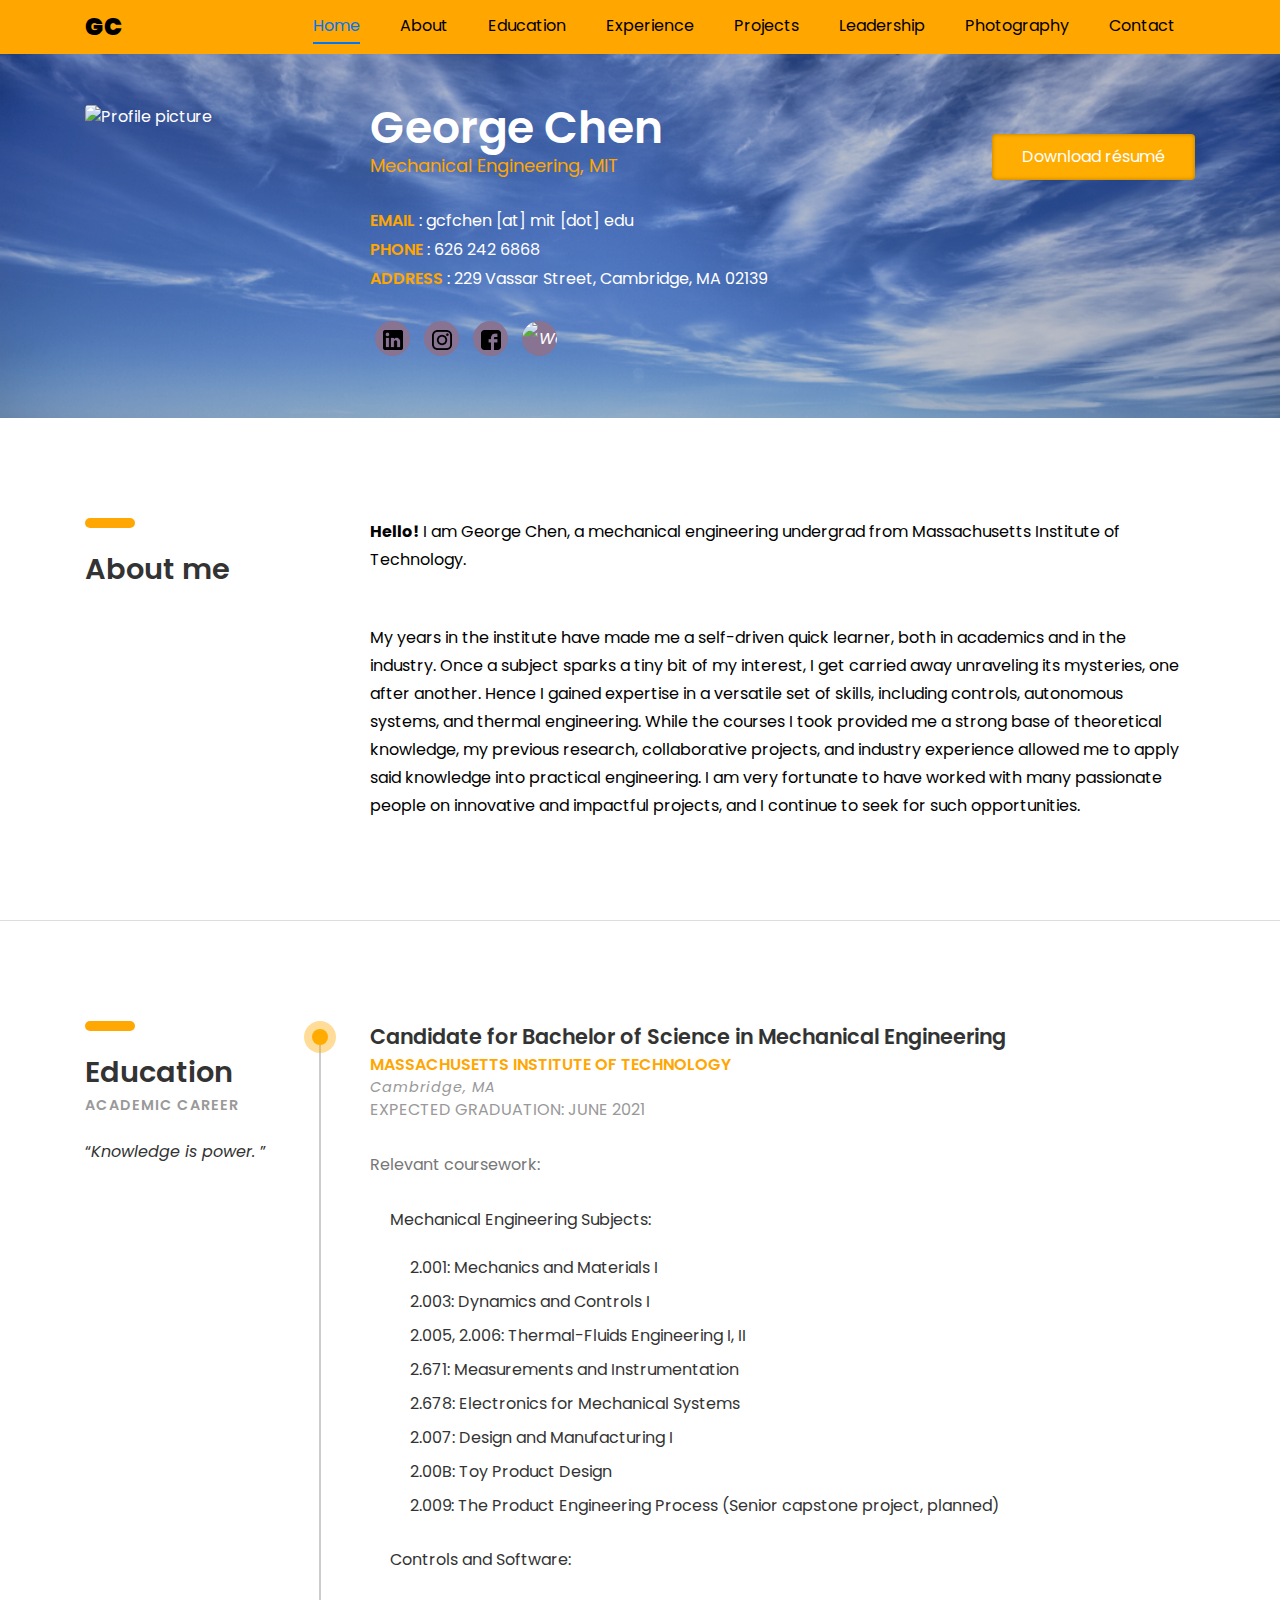
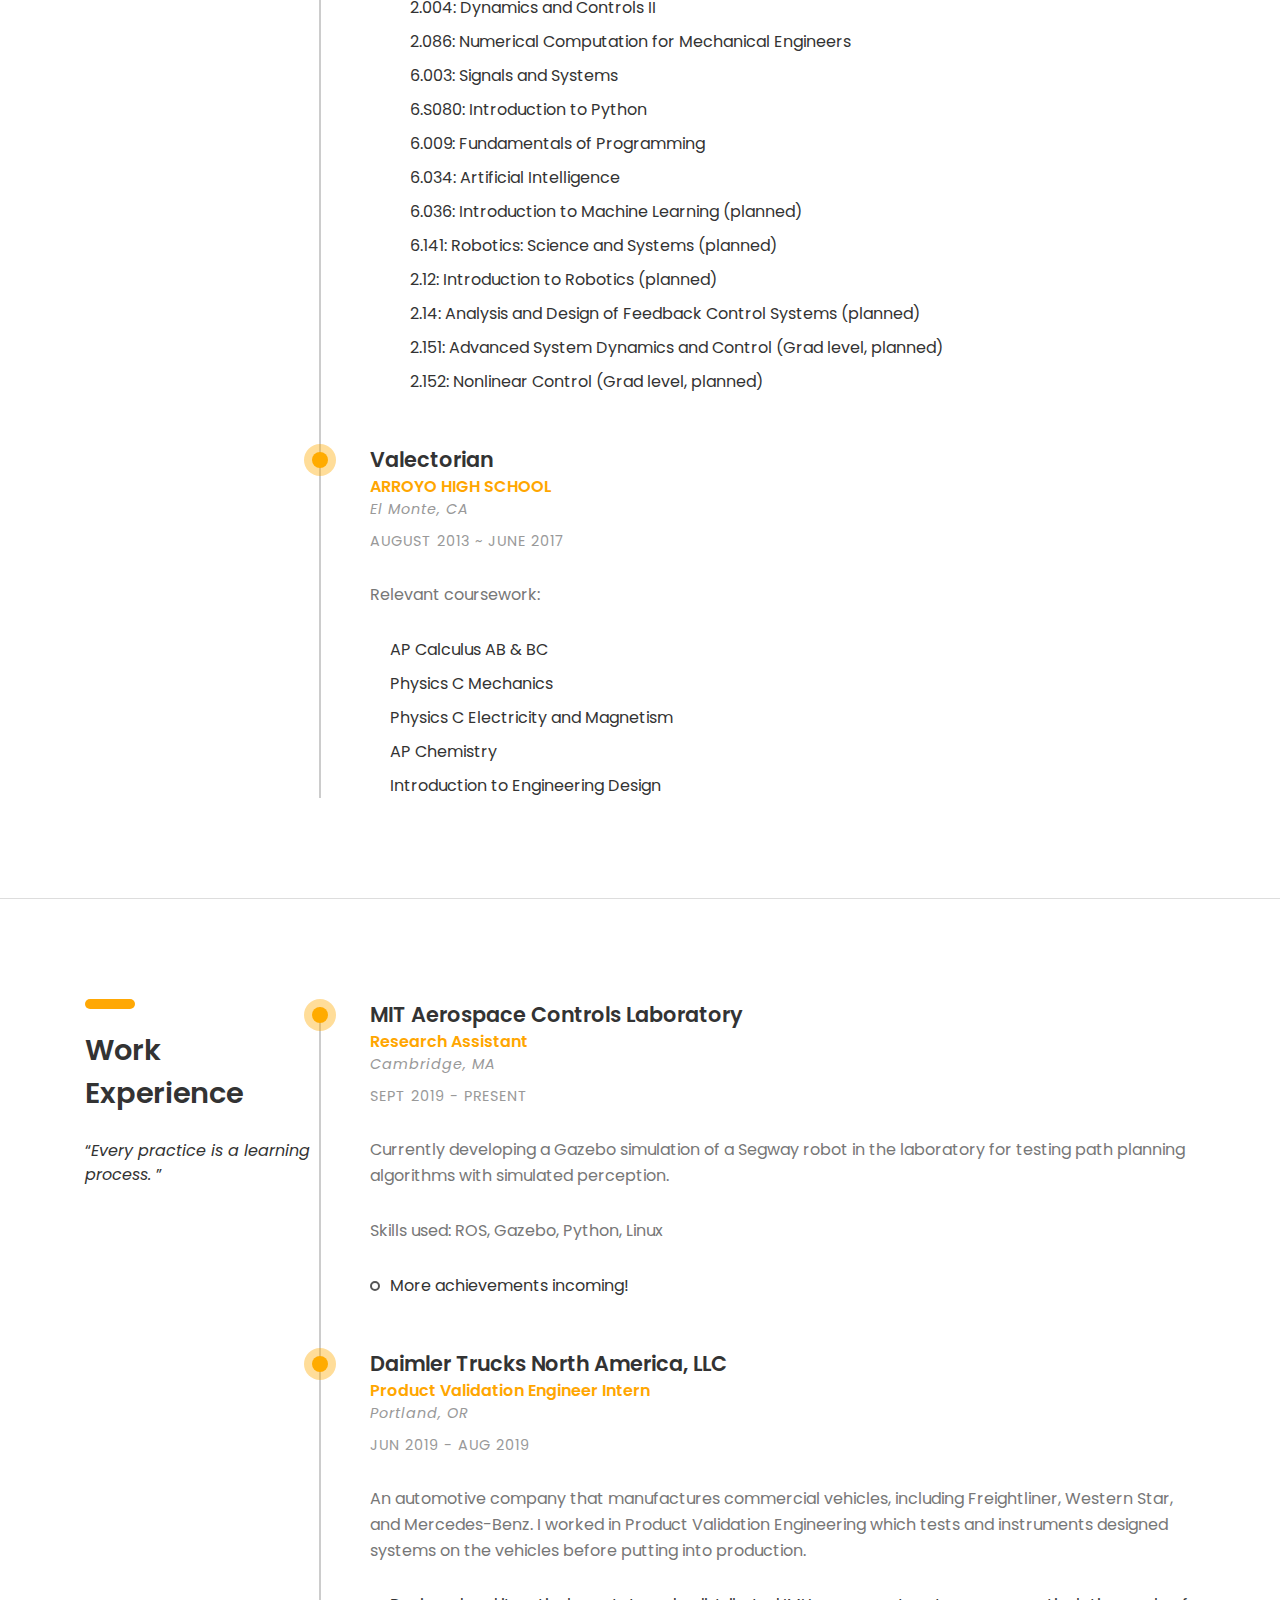
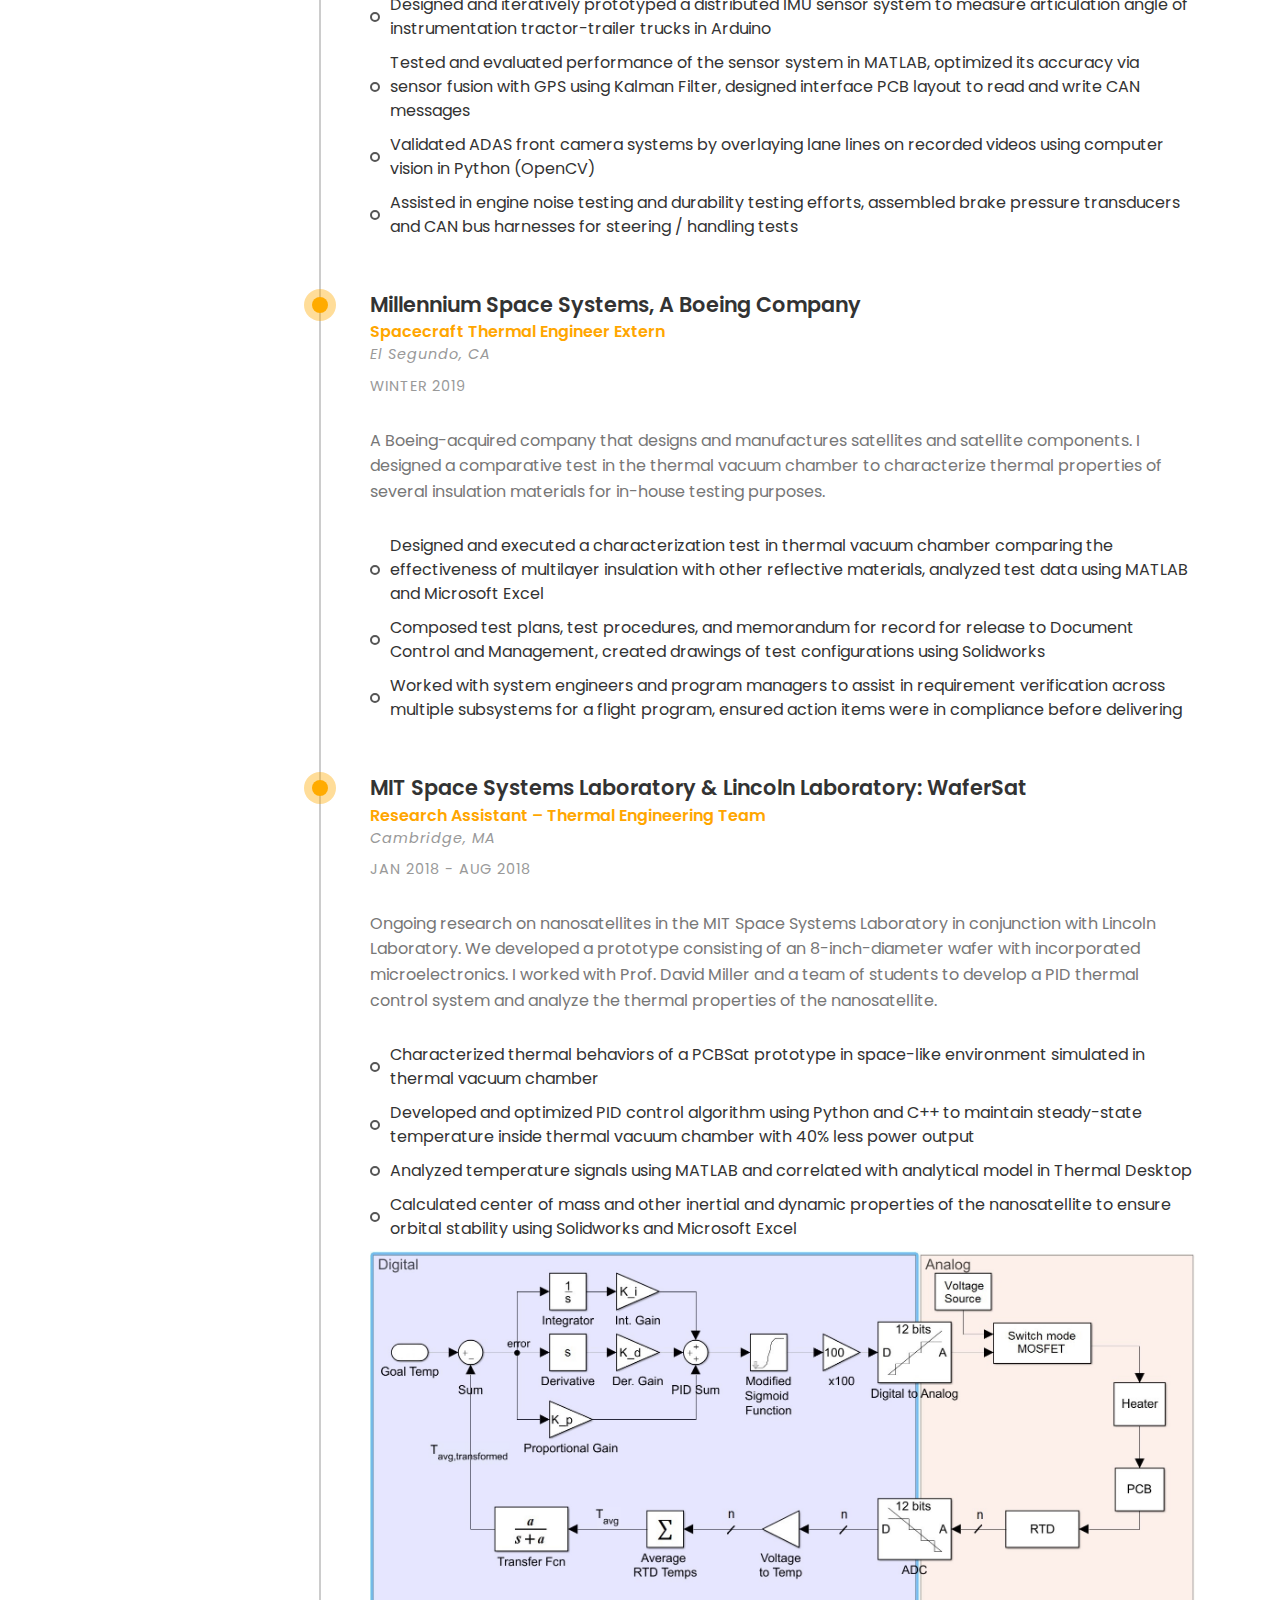
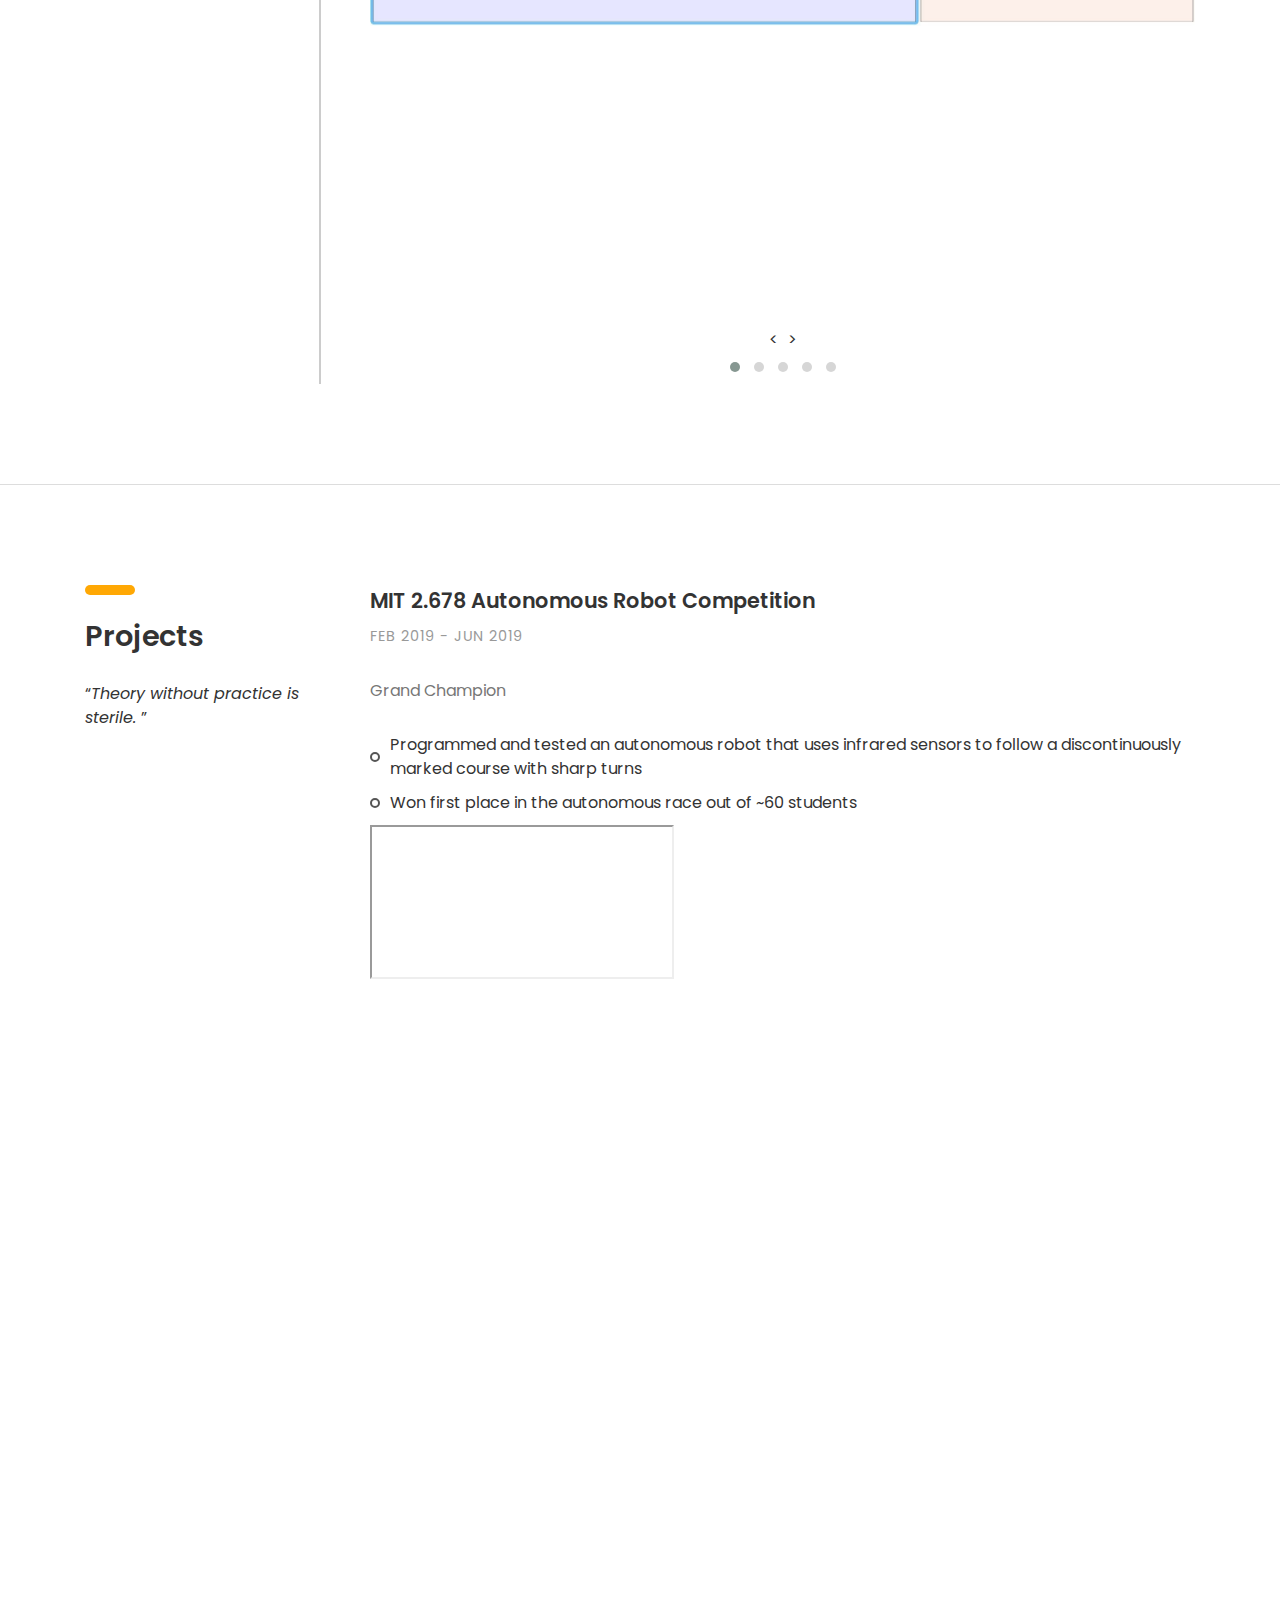
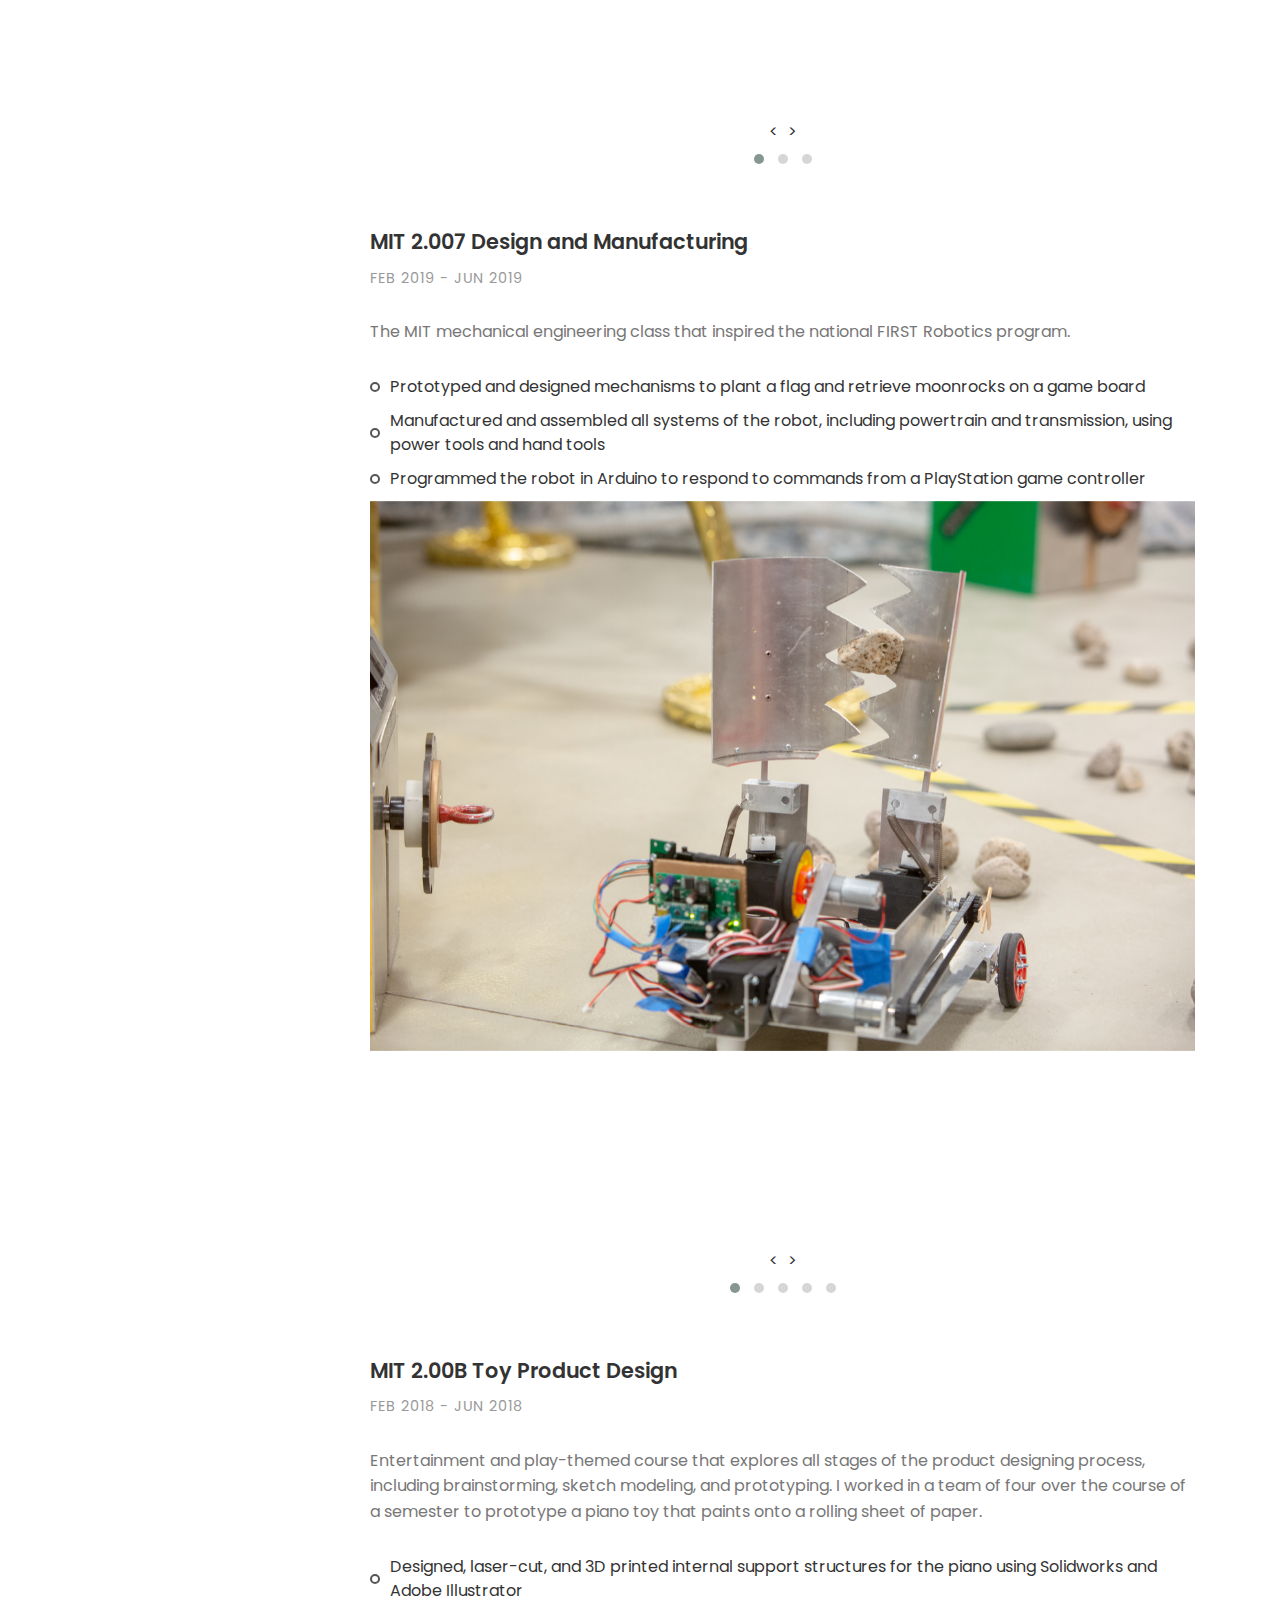
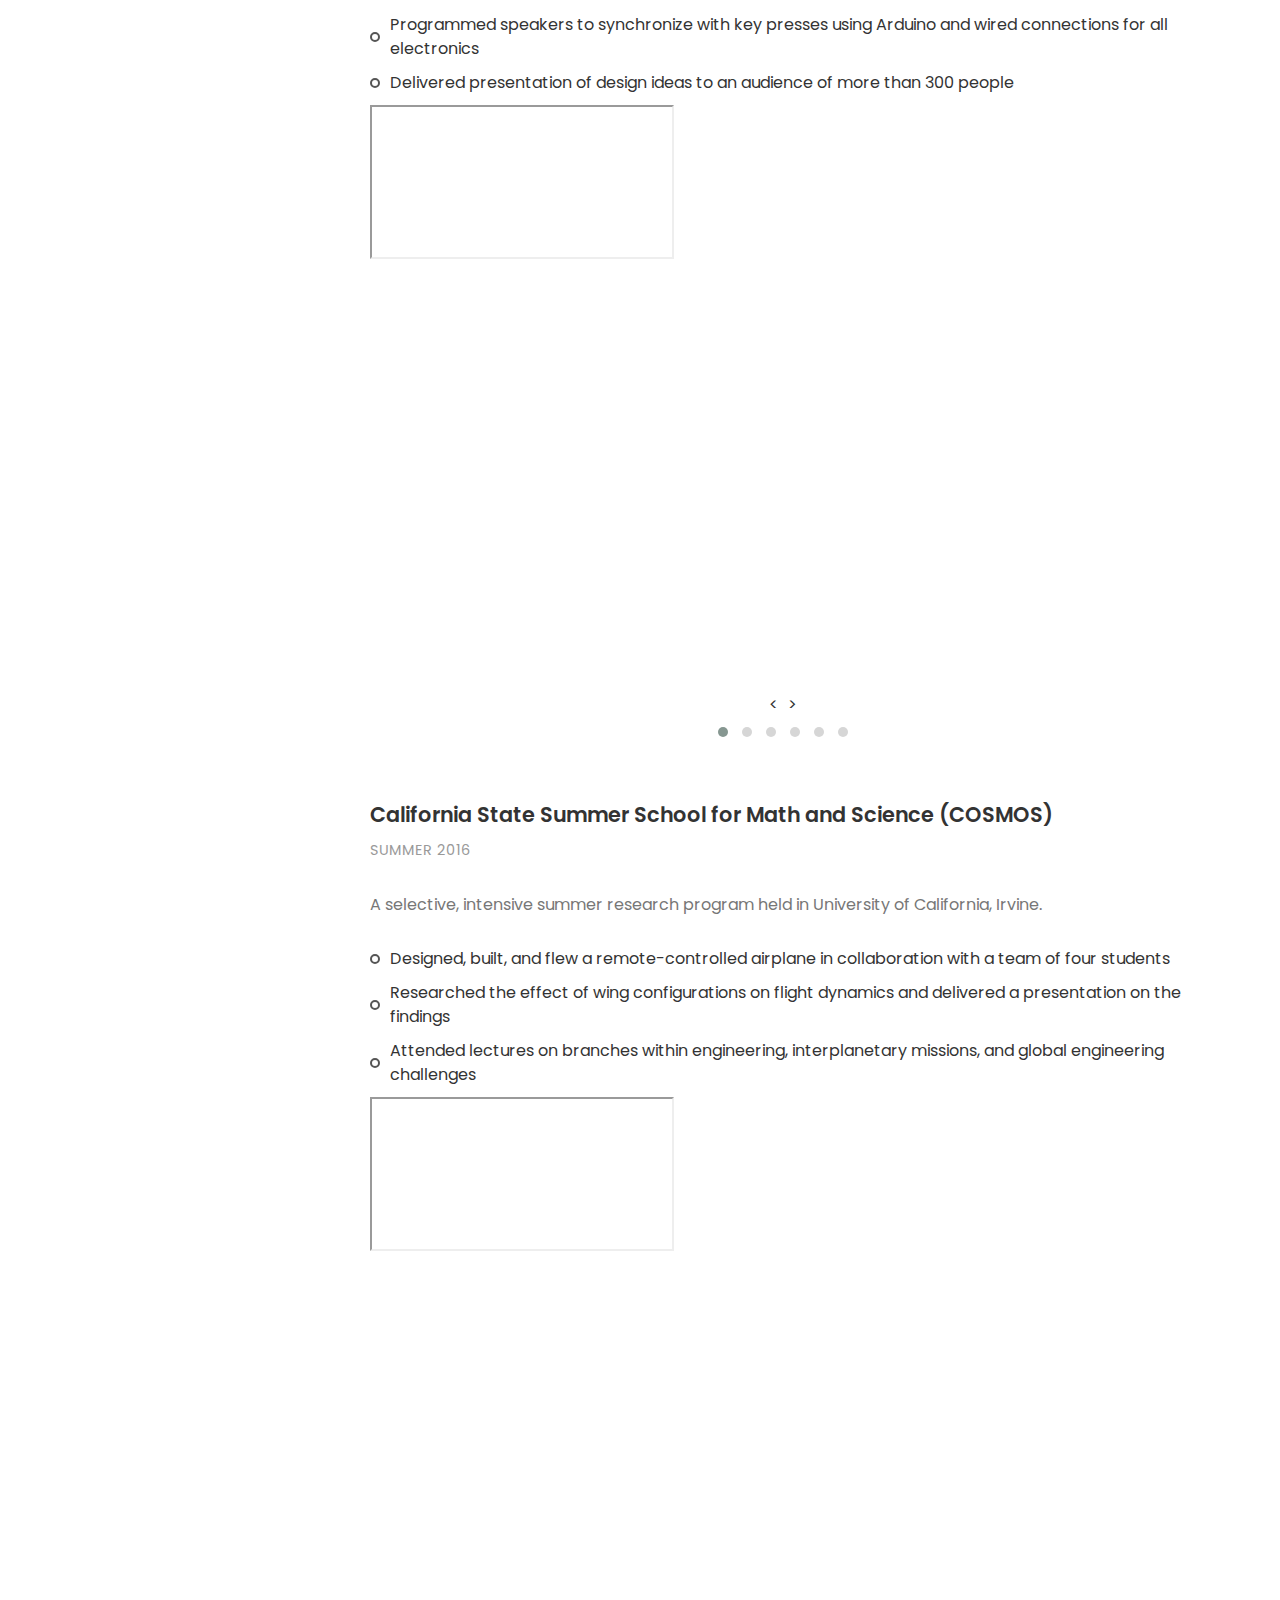
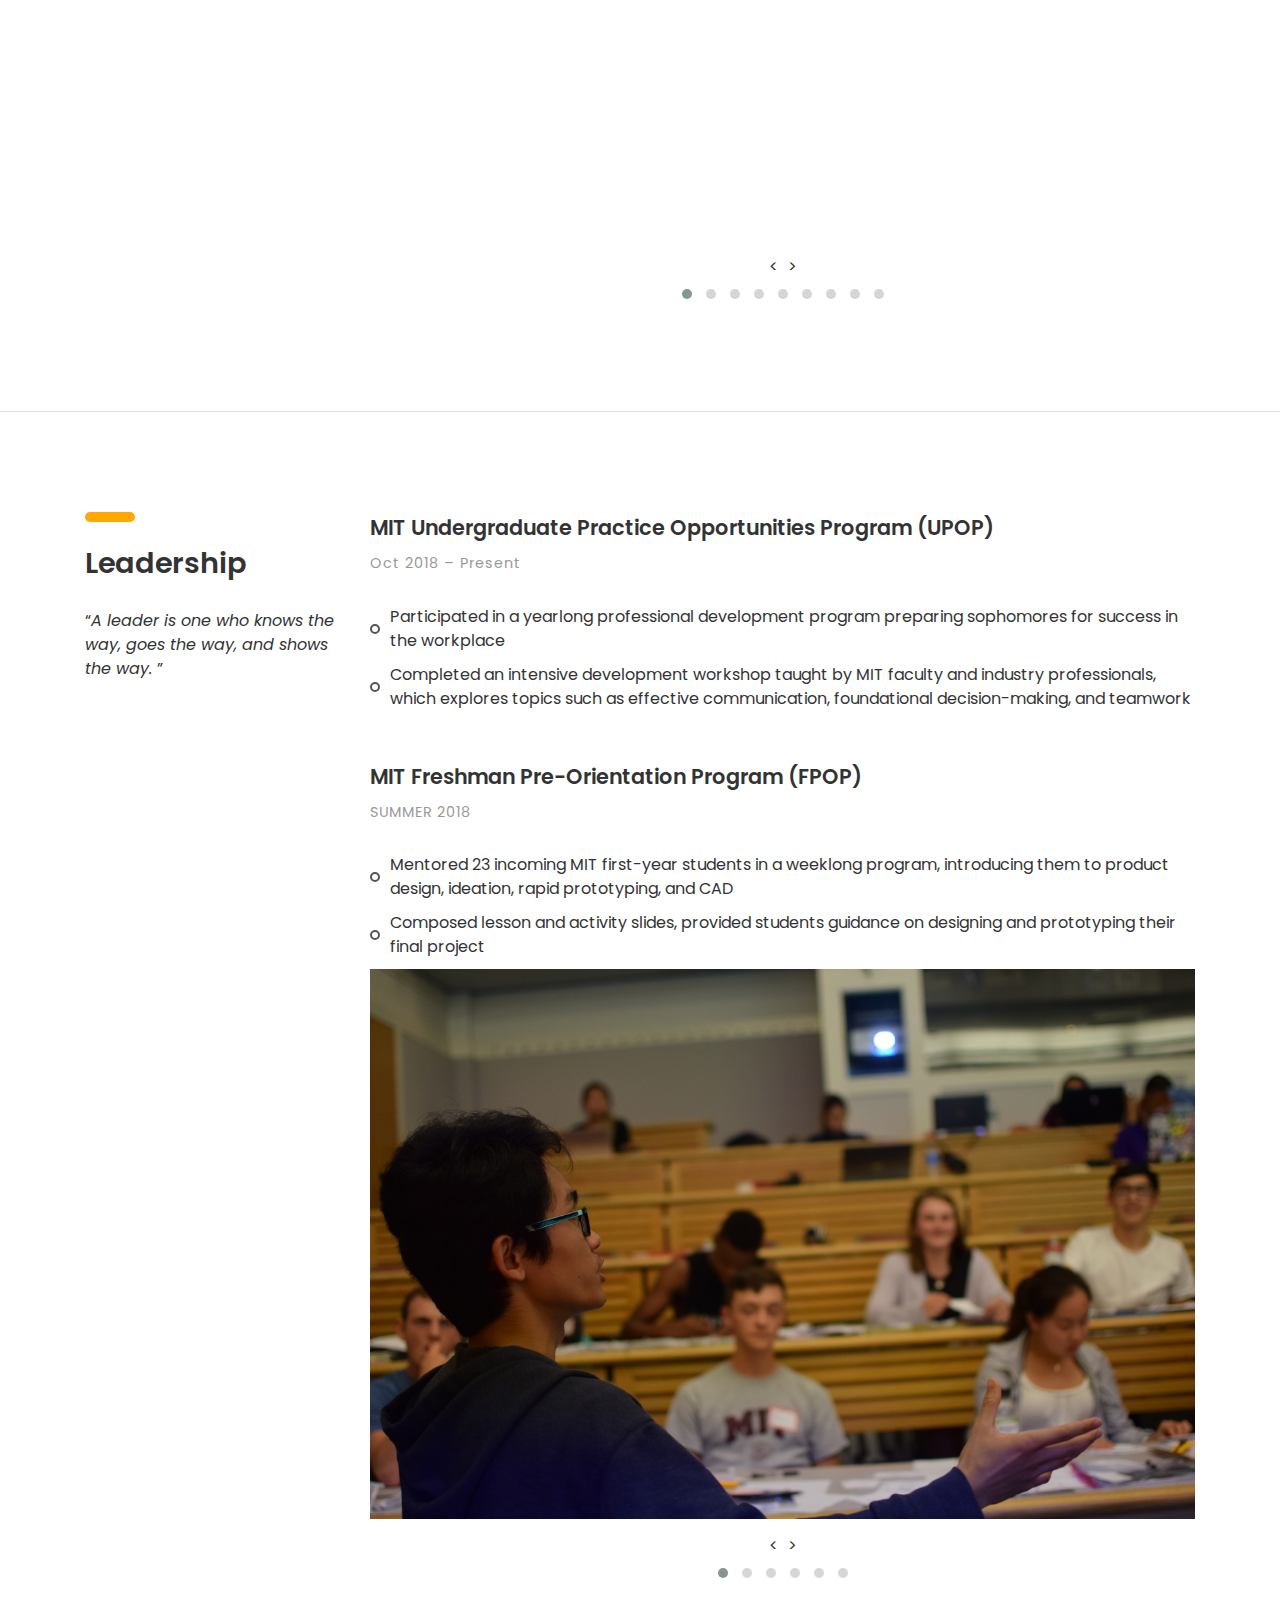
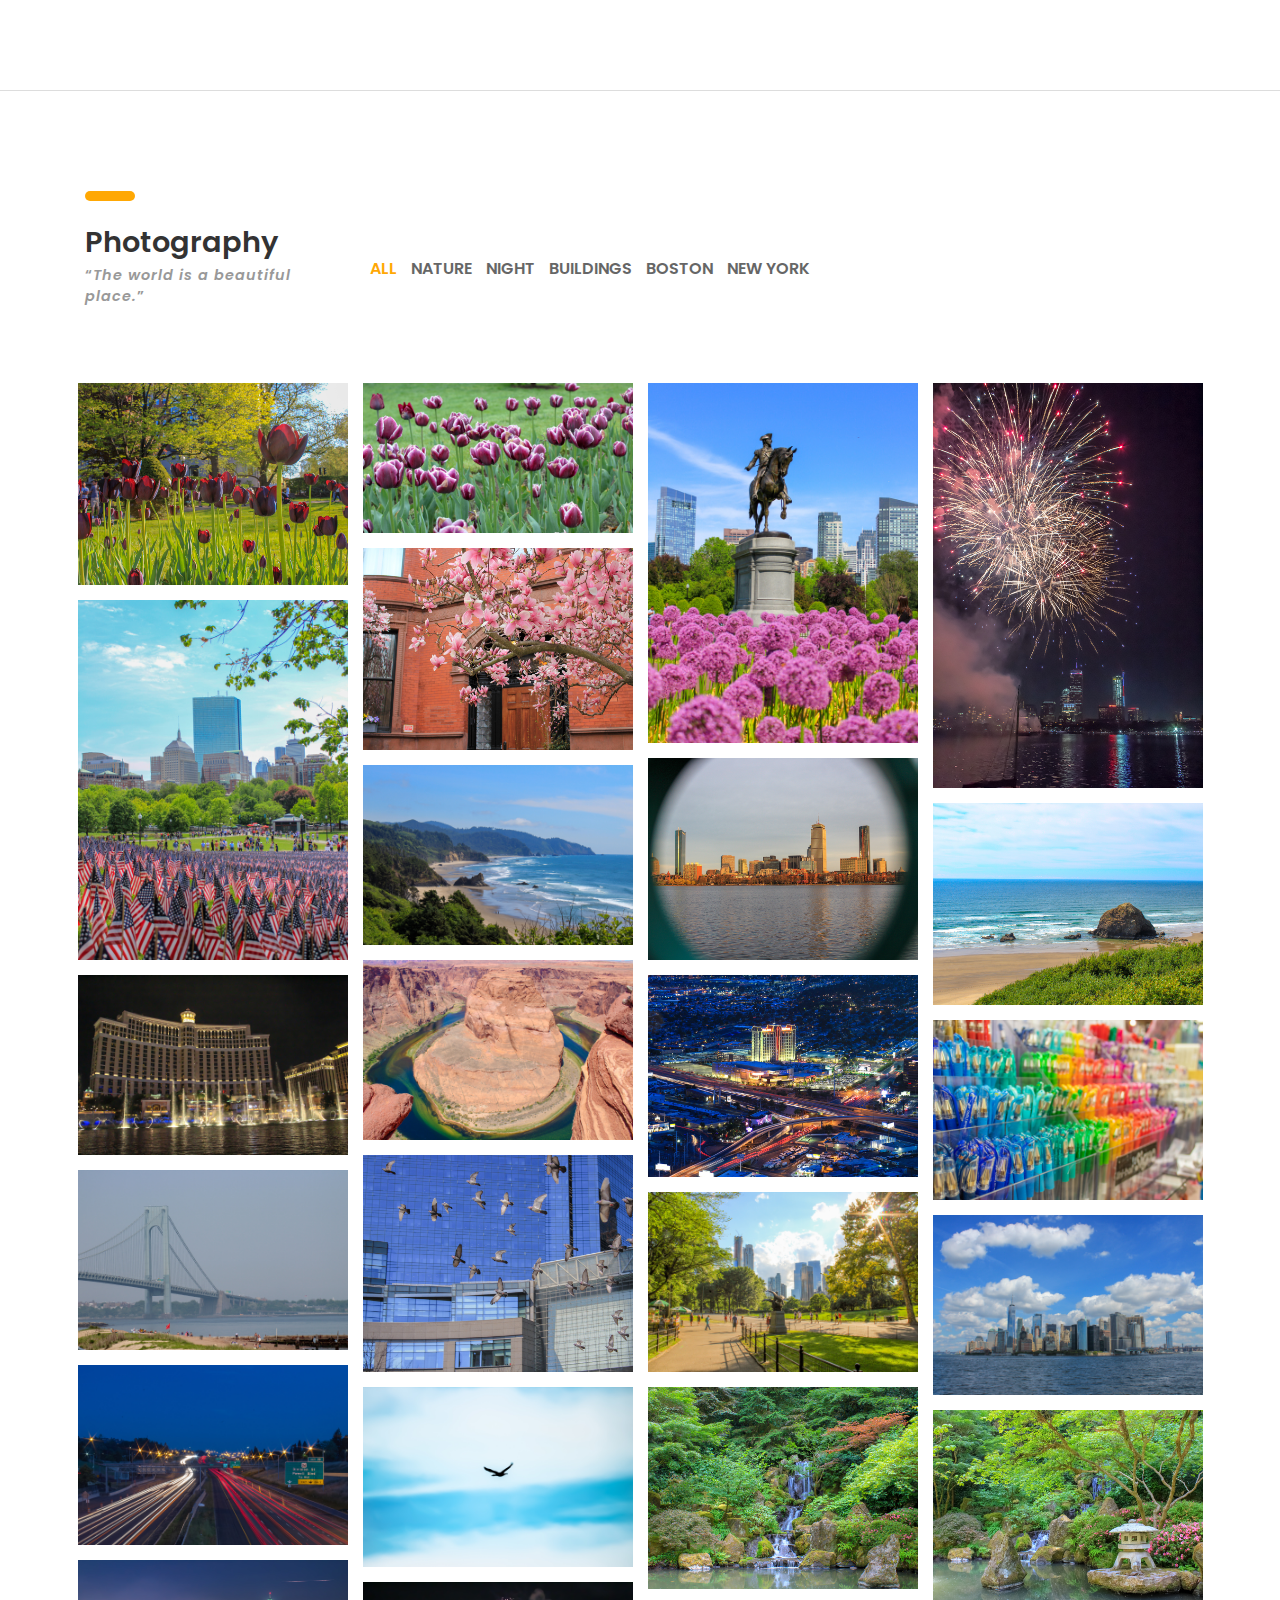
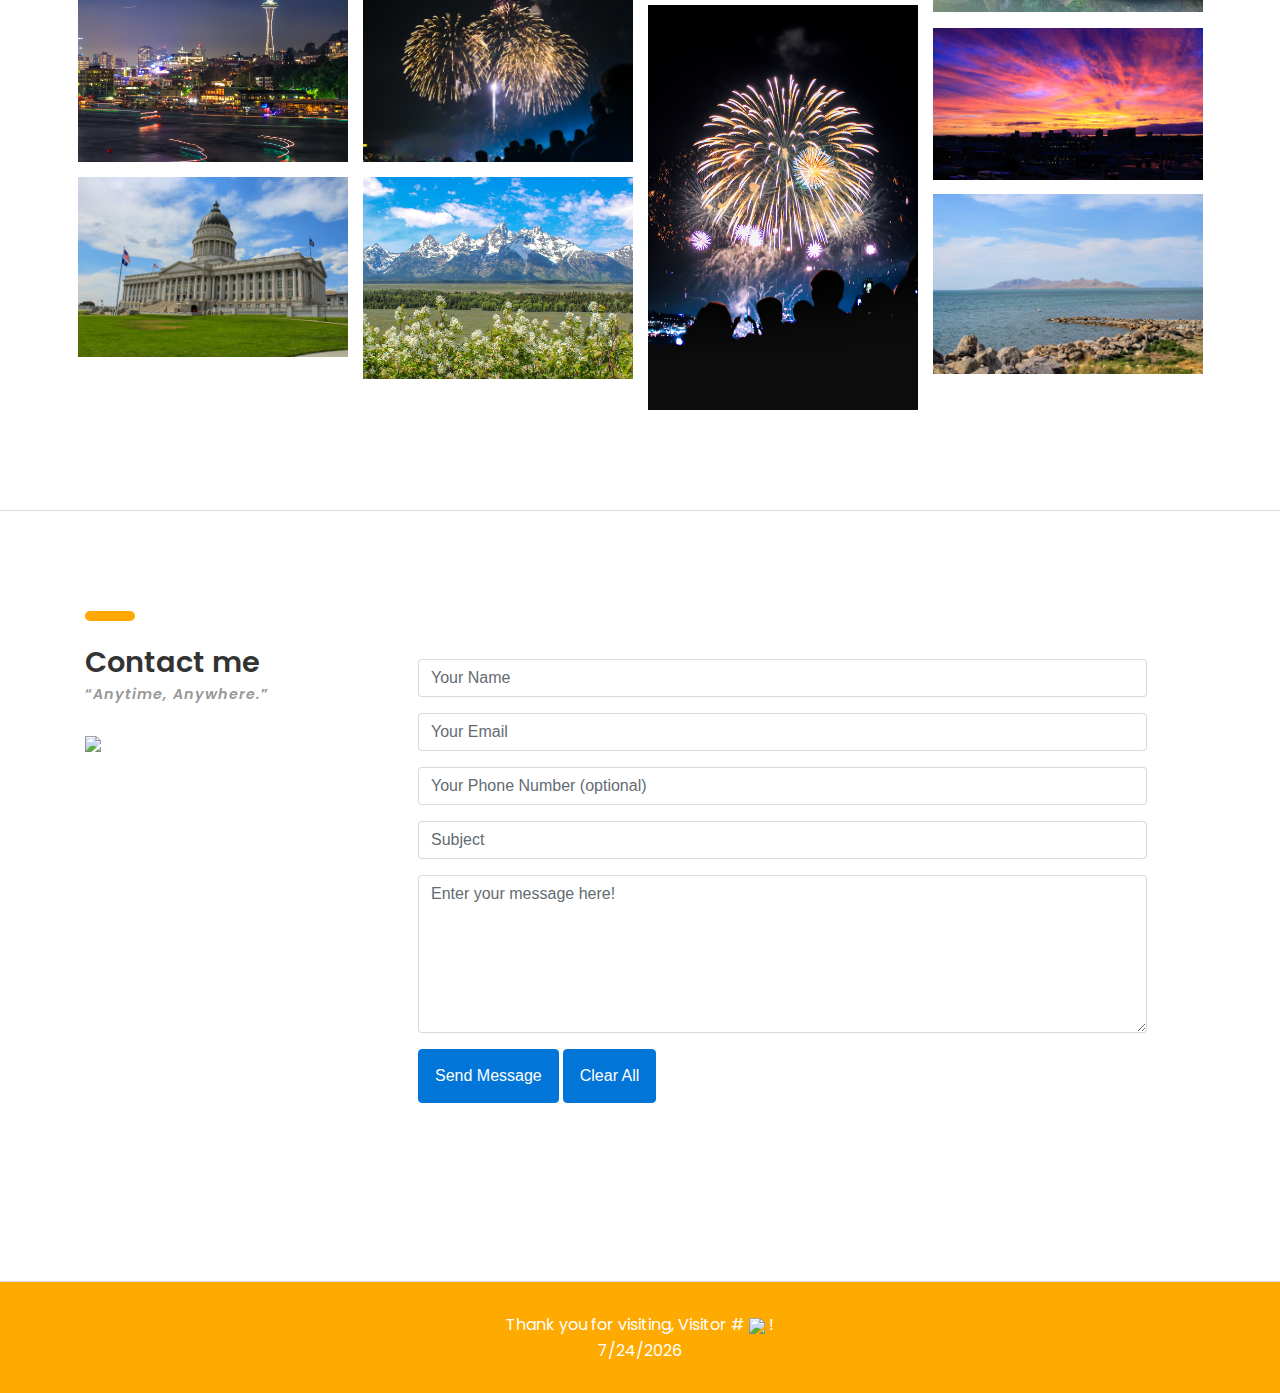
==== commit 06158885: "removed some pictures" ====
--- a/index.html
+++ b/index.html
@@ -495,7 +495,6 @@
                         <a href="#" data-filter=".buildings"><b>BUILDINGS</b></a>
                         <a href="#" data-filter=".boston"><b>BOSTON</b></a>
                         <a href="#" data-filter=".nyc"><b>NEW YORK</b></a>
-                        <a href="#" data-filter=".hometown"><b>HOMETOWN</b></a>
                     </div>
                     <!-- portfolioFilter -->
                 </div>
@@ -661,42 +660,6 @@
                         <img src="images/photography/simmons_sunset.jpg" alt=""></a>
                 </div>
                 <!-- p-item -->
-
-
-                <div class="p-item hometown buildings">
-                    <a href="images/photography/taishan_bohong.jpeg" data-fluidbox>
-                        <img src="images/photography/taishan_bohong.jpeg" alt=""></a>
-                </div>
-                <!-- p-item -->
-
-
-                <div class="p-item hometown night buildings">
-                    <a href="images/photography/taishan1.jpeg" data-fluidbox>
-                        <img src="images/photography/taishan1.jpeg" alt=""></a>
-                </div>
-                <!-- p-item -->
-
-
-                <div class="p-item hometown buildings">
-                    <a href="images/photography/taishan2.jpeg" data-fluidbox>
-                        <img src="images/photography/taishan2.jpeg" alt=""></a>
-                </div>
-                <!-- p-item -->
-
-
-                <div class="p-item hometown">
-                    <a href="images/photography/taishan3.jpeg" data-fluidbox>
-                        <img src="images/photography/taishan3.jpeg" alt=""></a>
-                </div>
-                <!-- p-item -->
-
-
-                <div class="p-item hometown buildings">
-                    <a href="images/photography/taishan4.jpeg" data-fluidbox>
-                        <img src="images/photography/taishan4.jpeg" alt=""></a>
-                </div>
-                <!-- p-item -->
-
 
                 <div class="p-item nature">
                     <a href="images/photography/teton.jpeg" data-fluidbox>
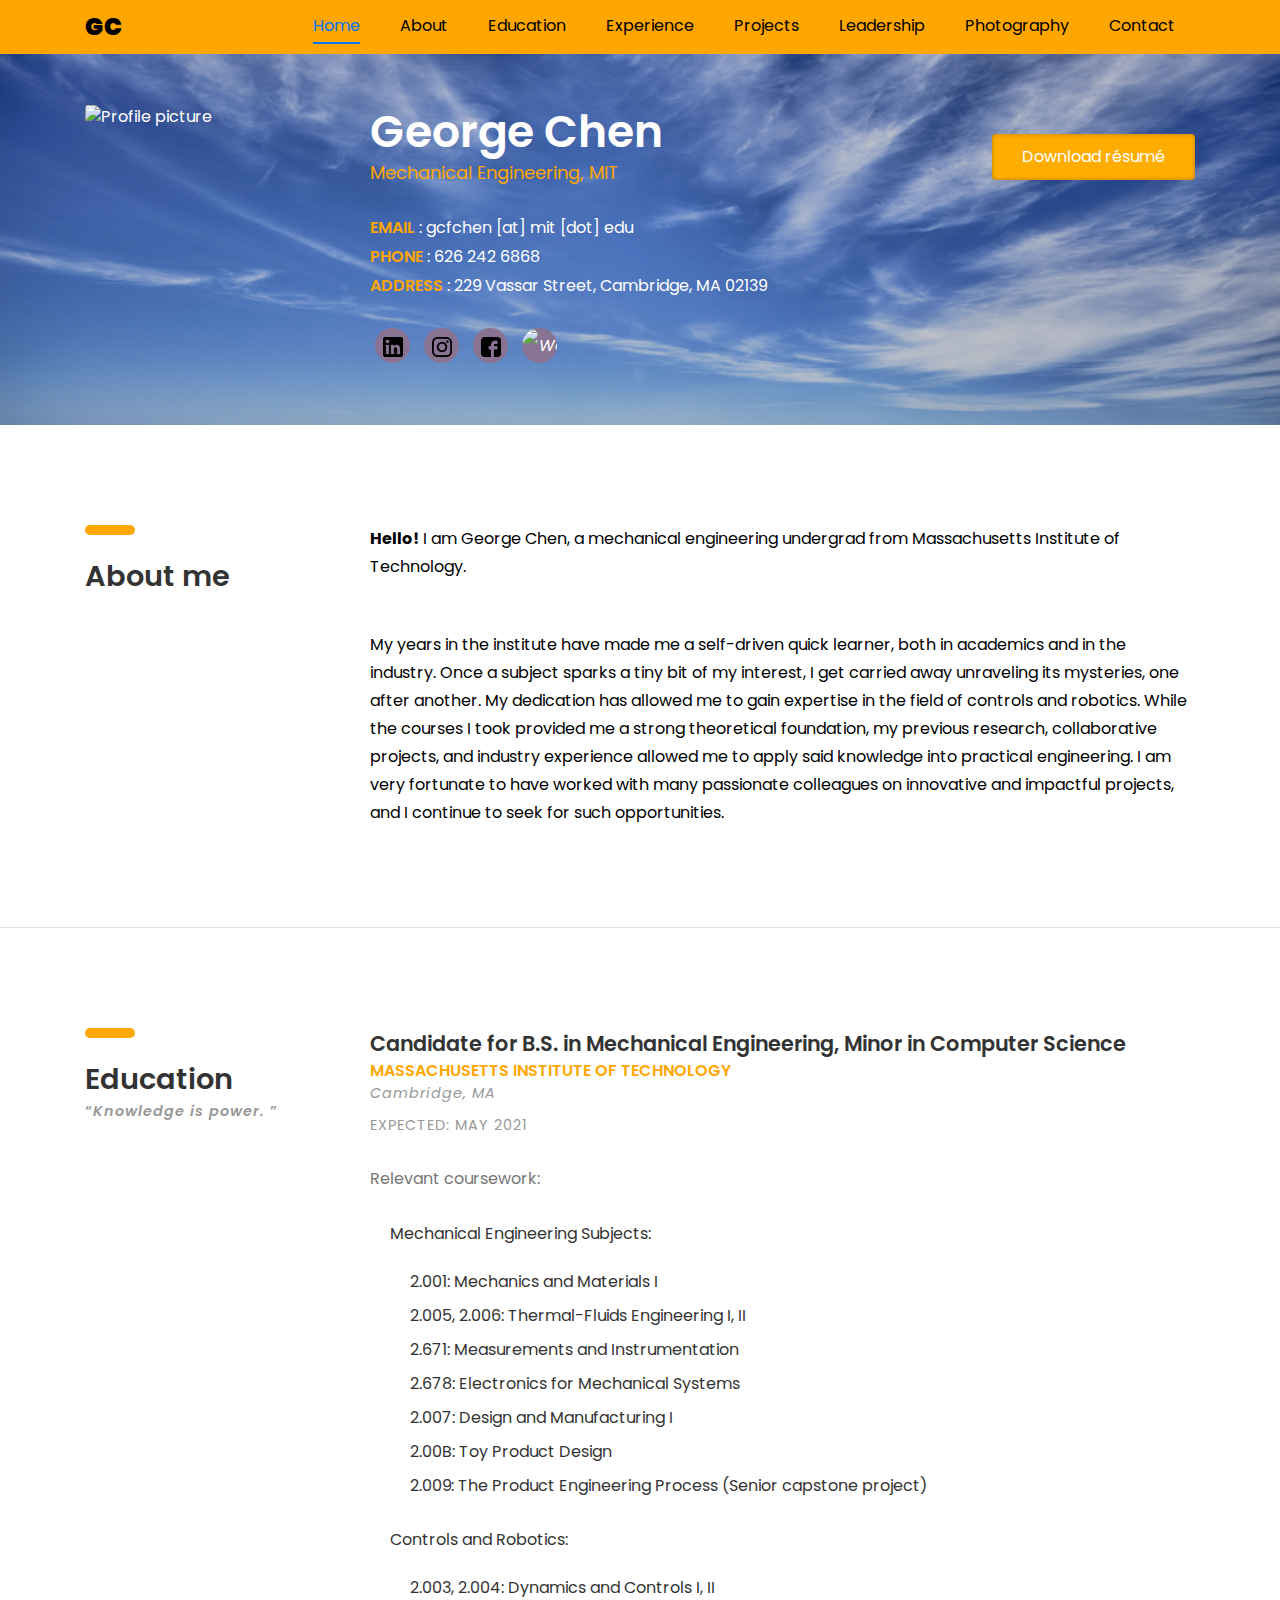
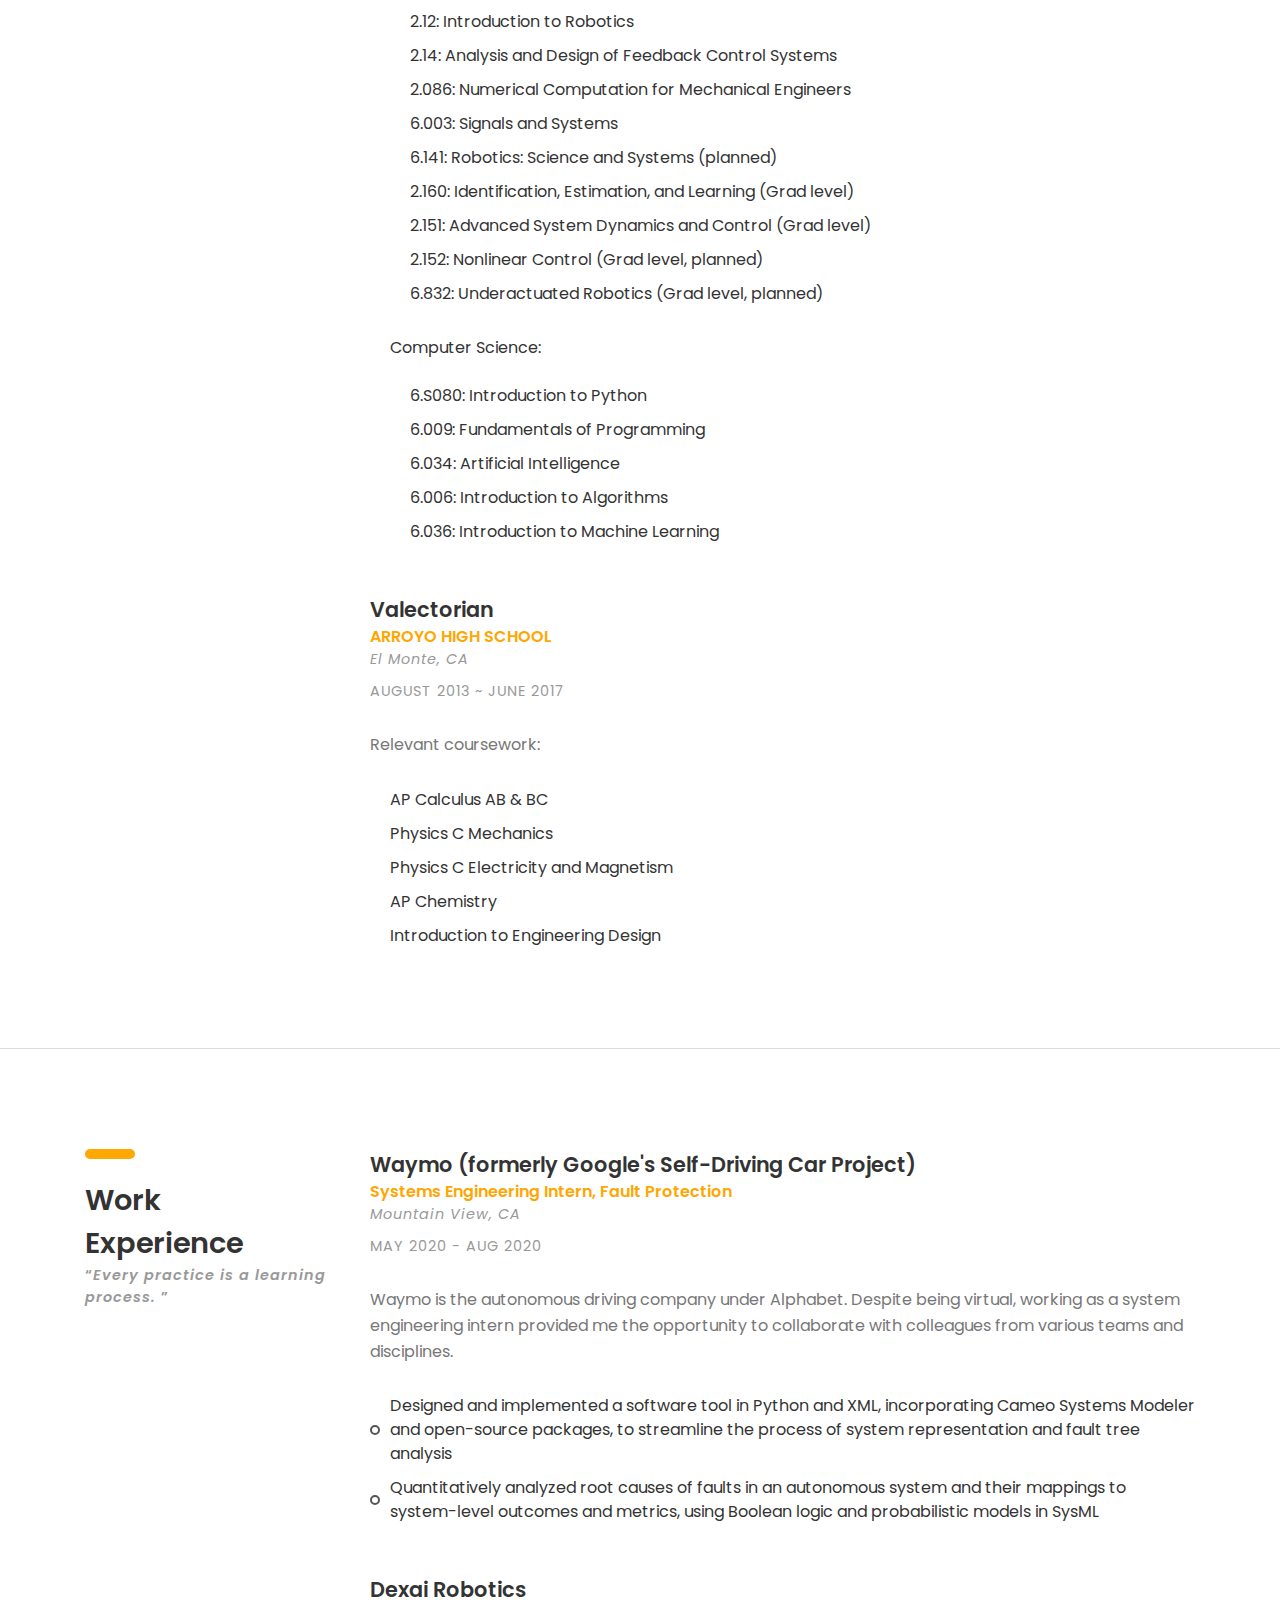
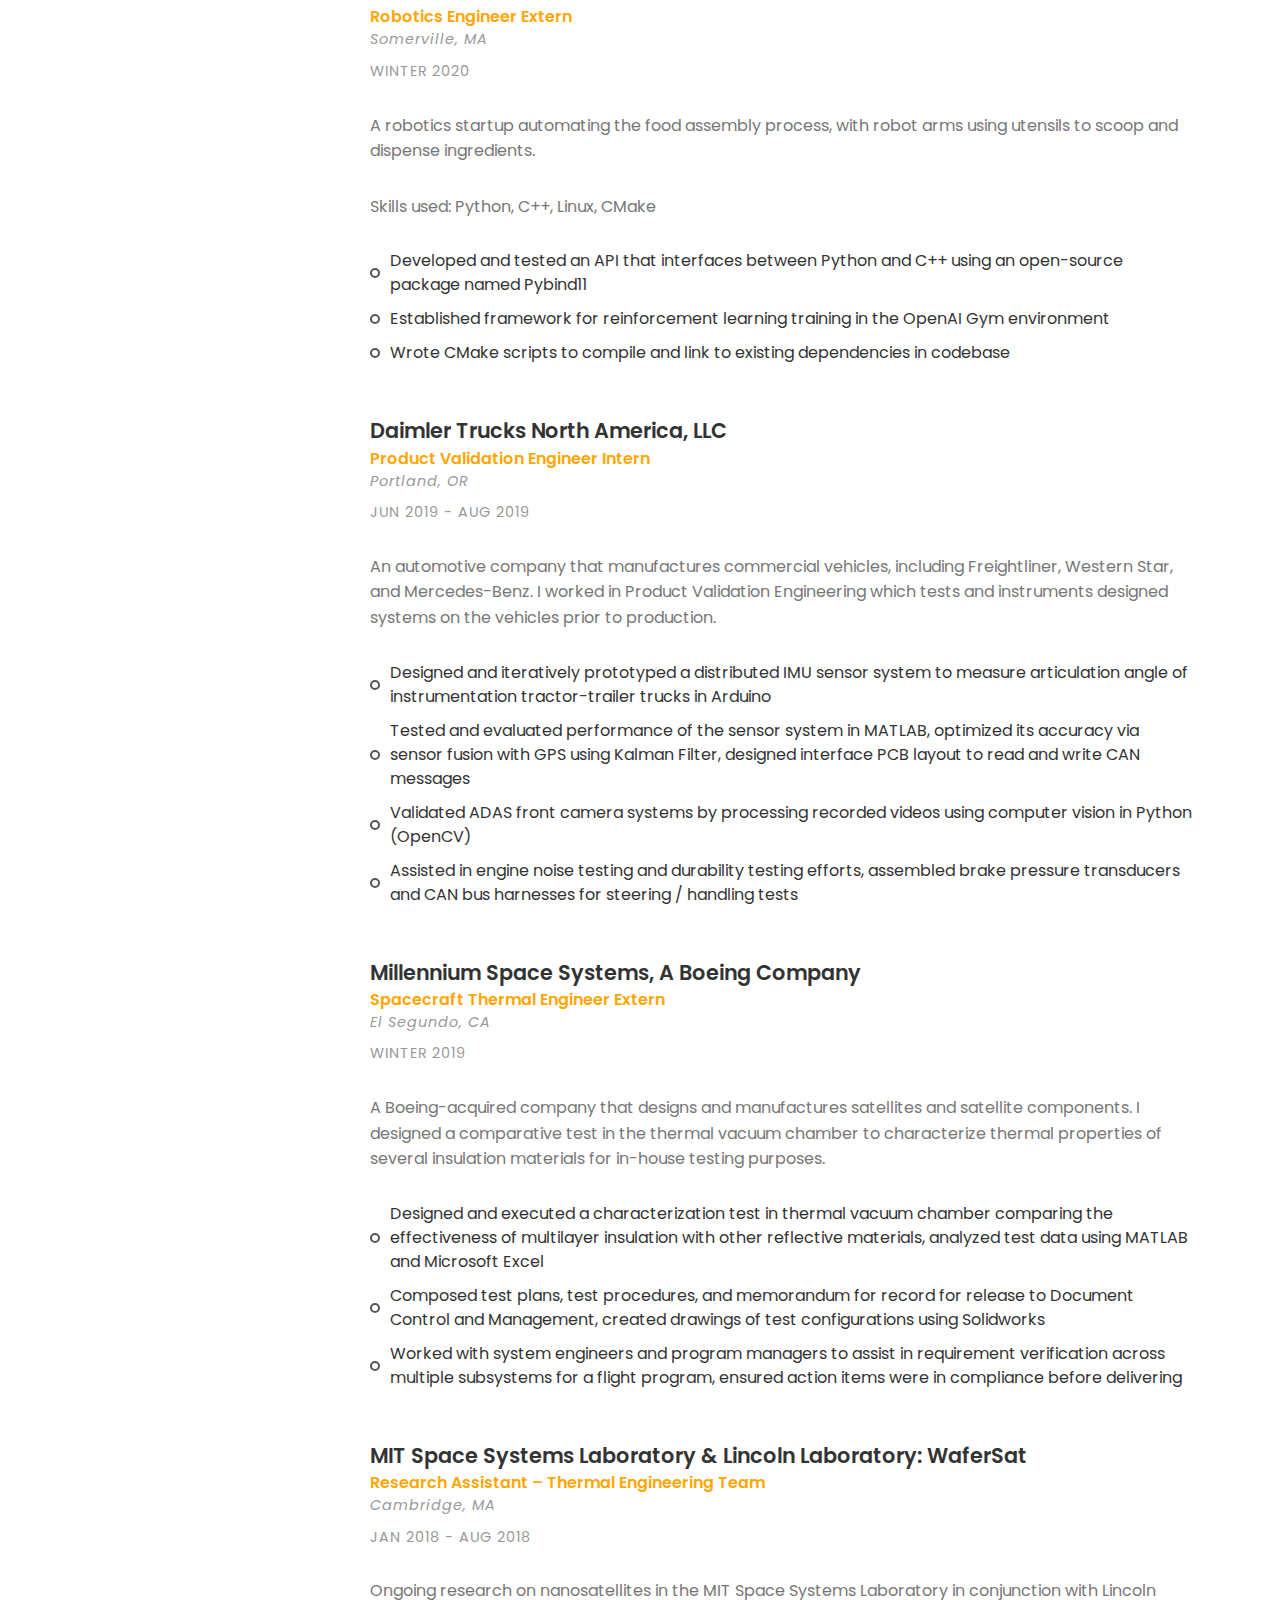
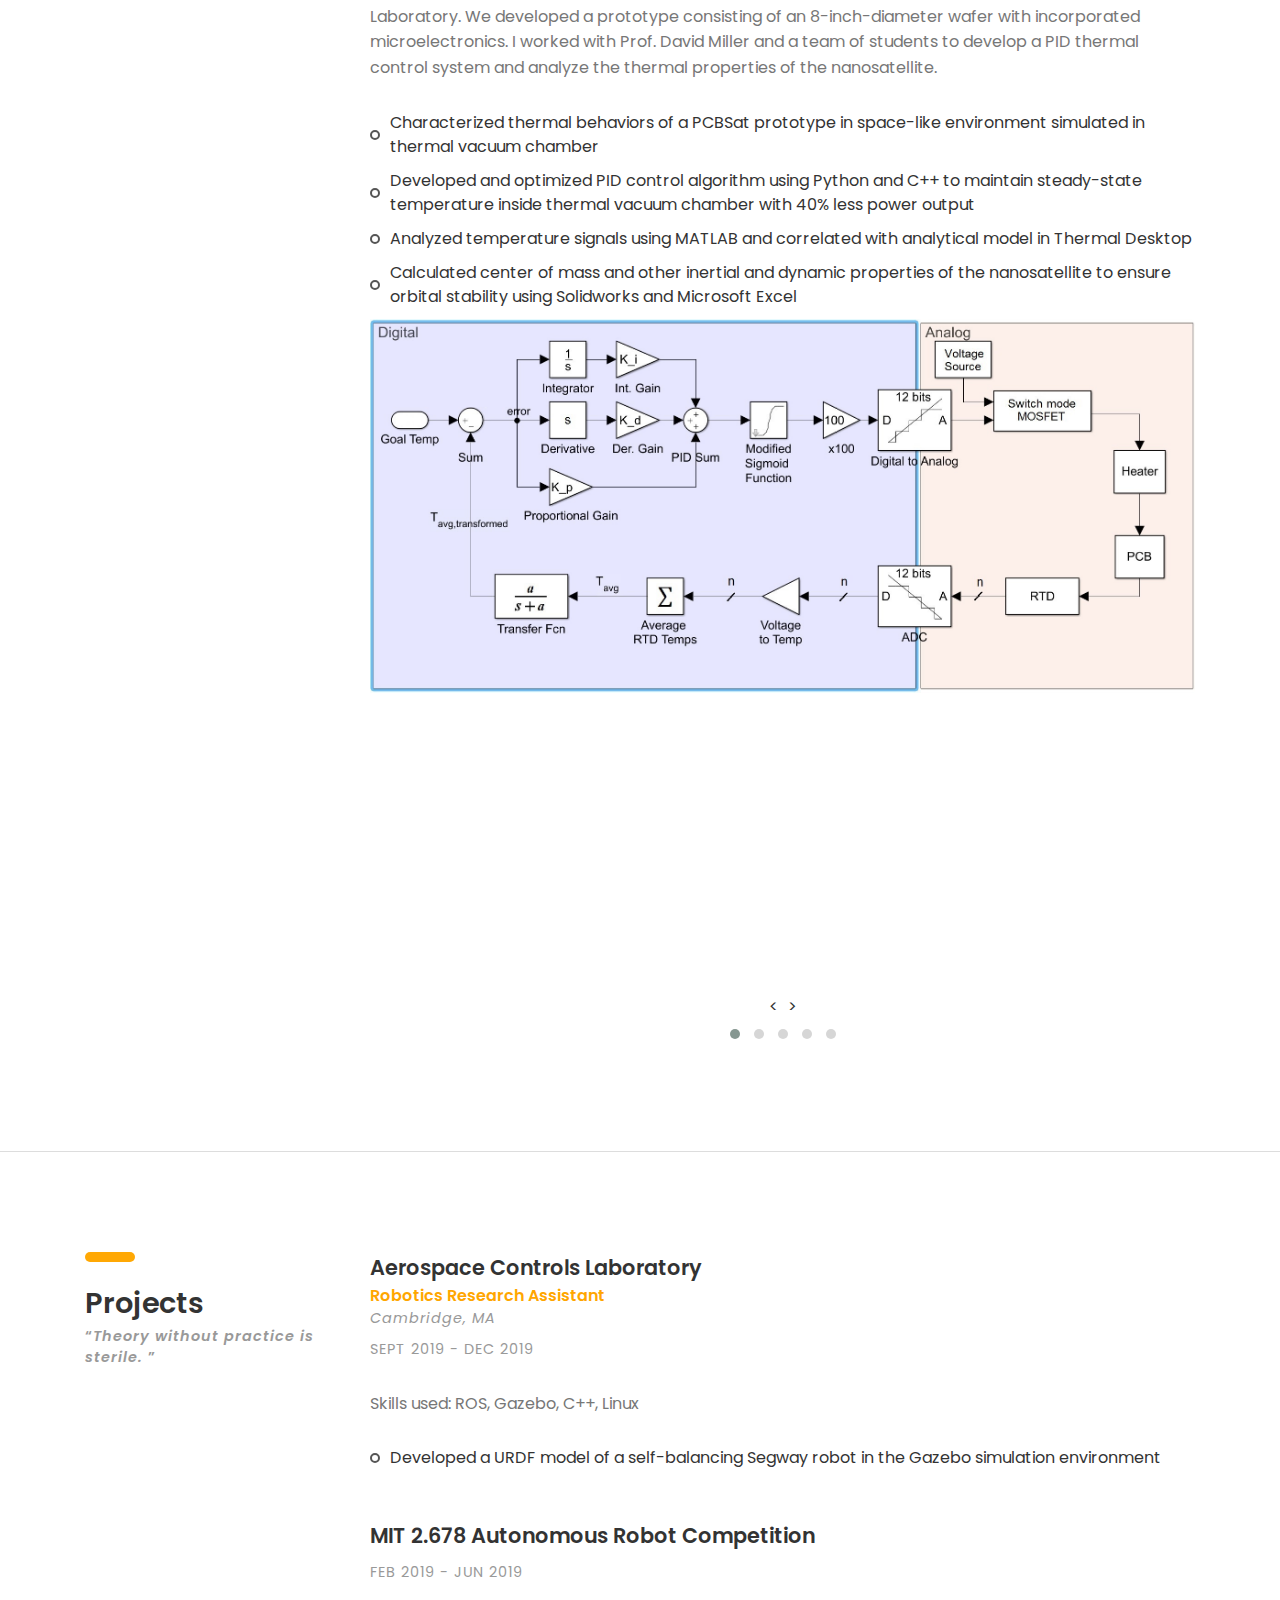
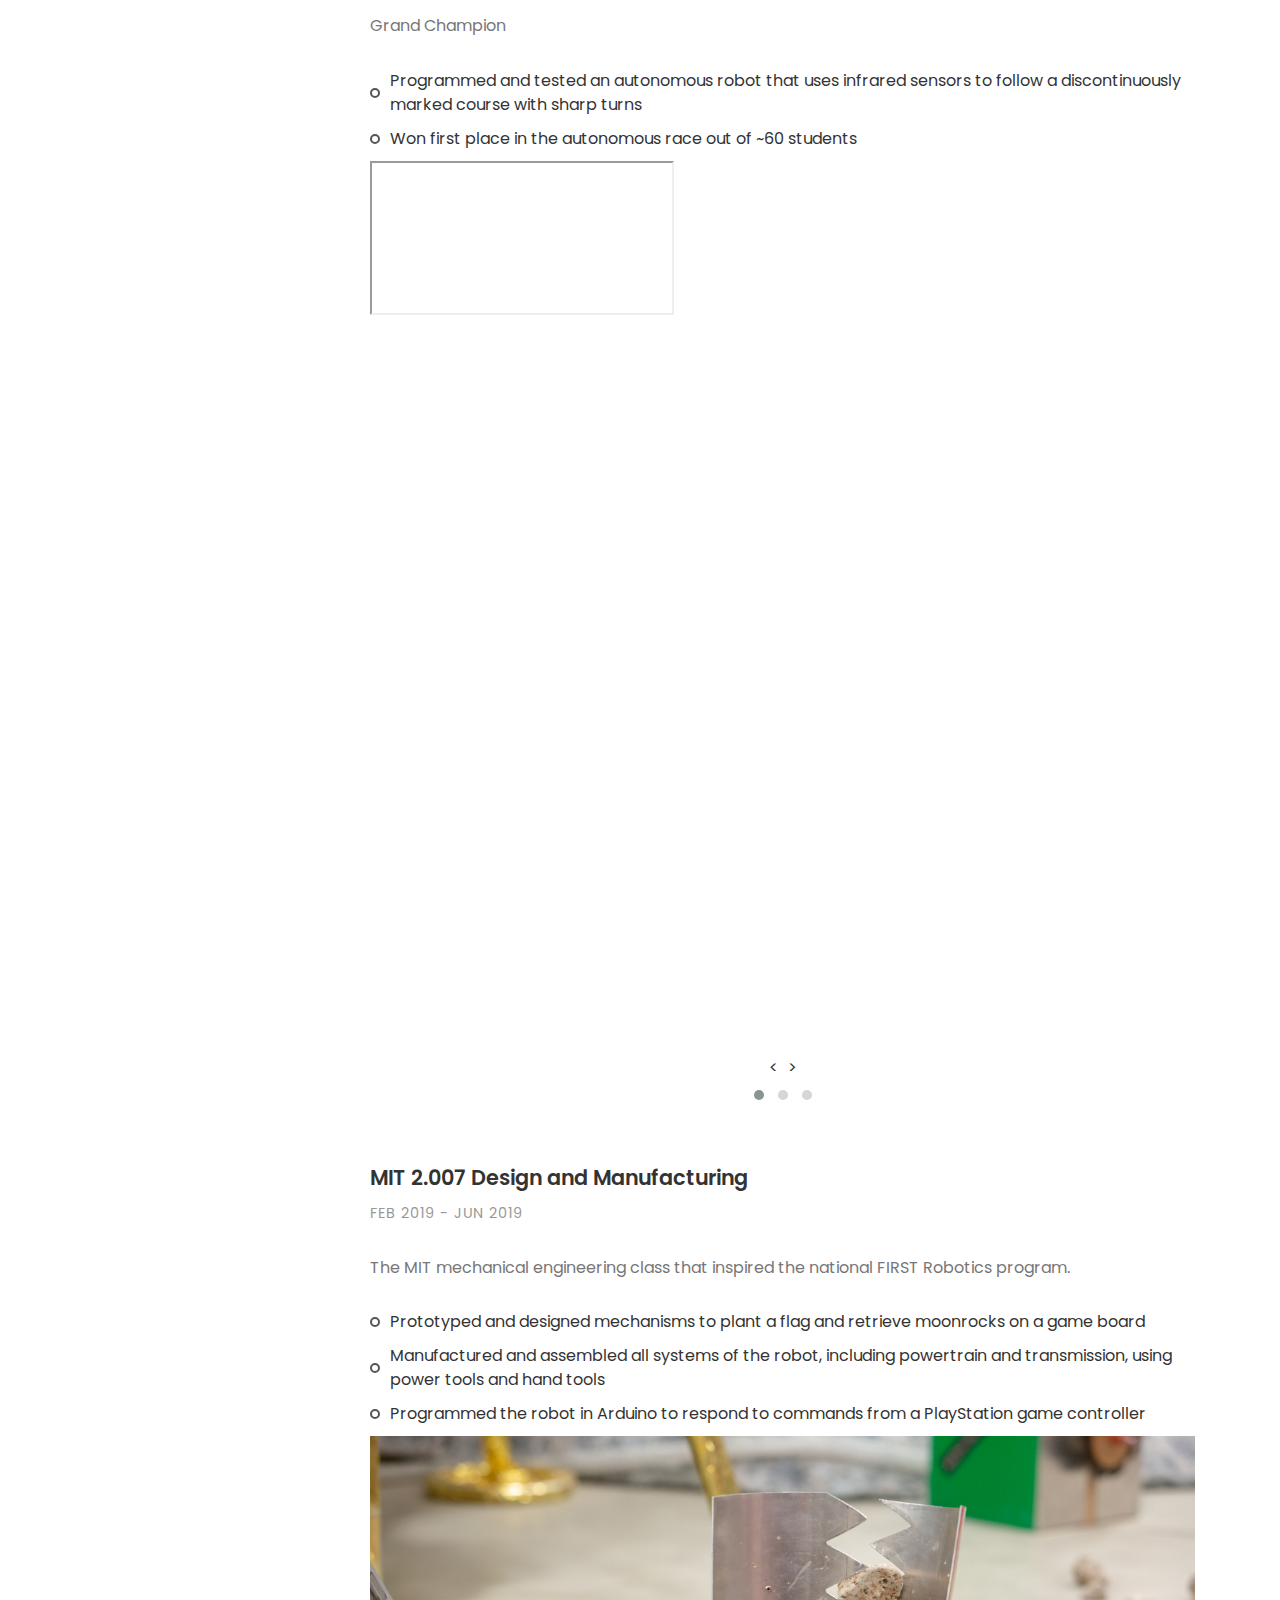
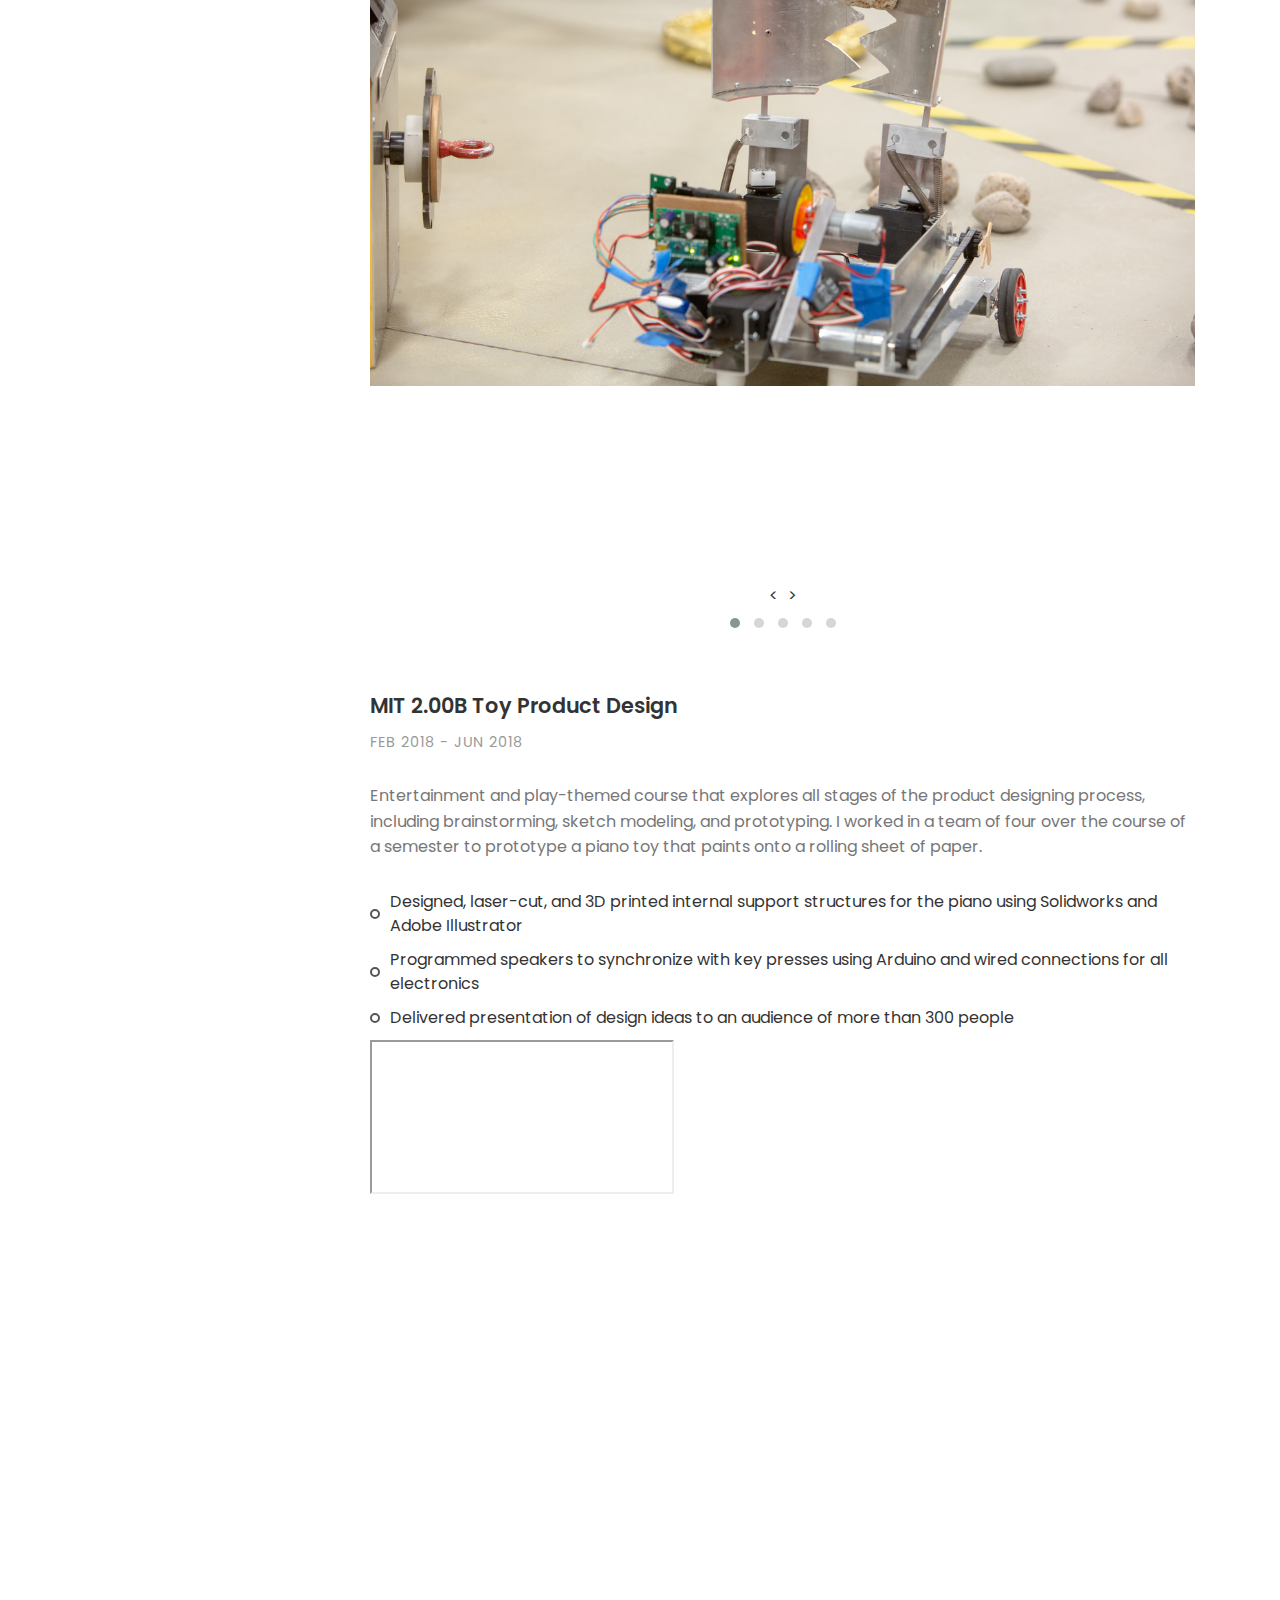
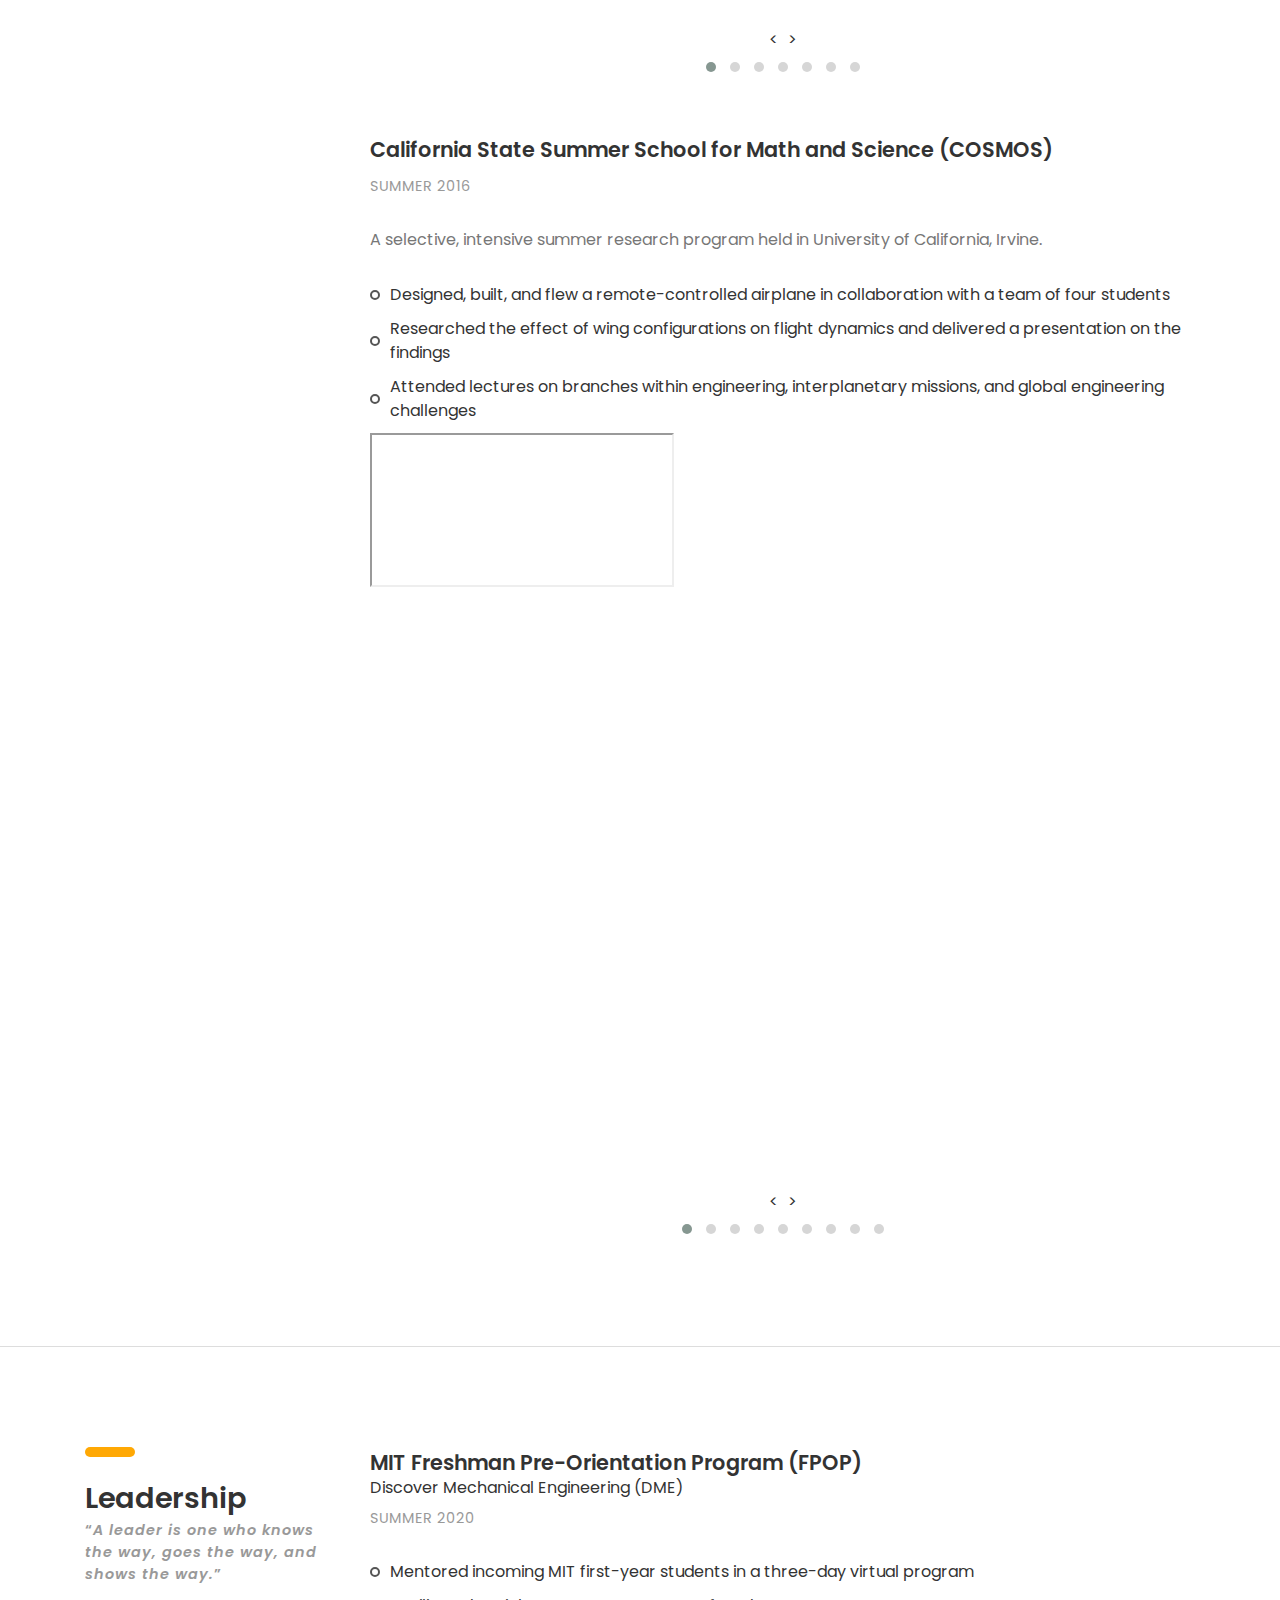
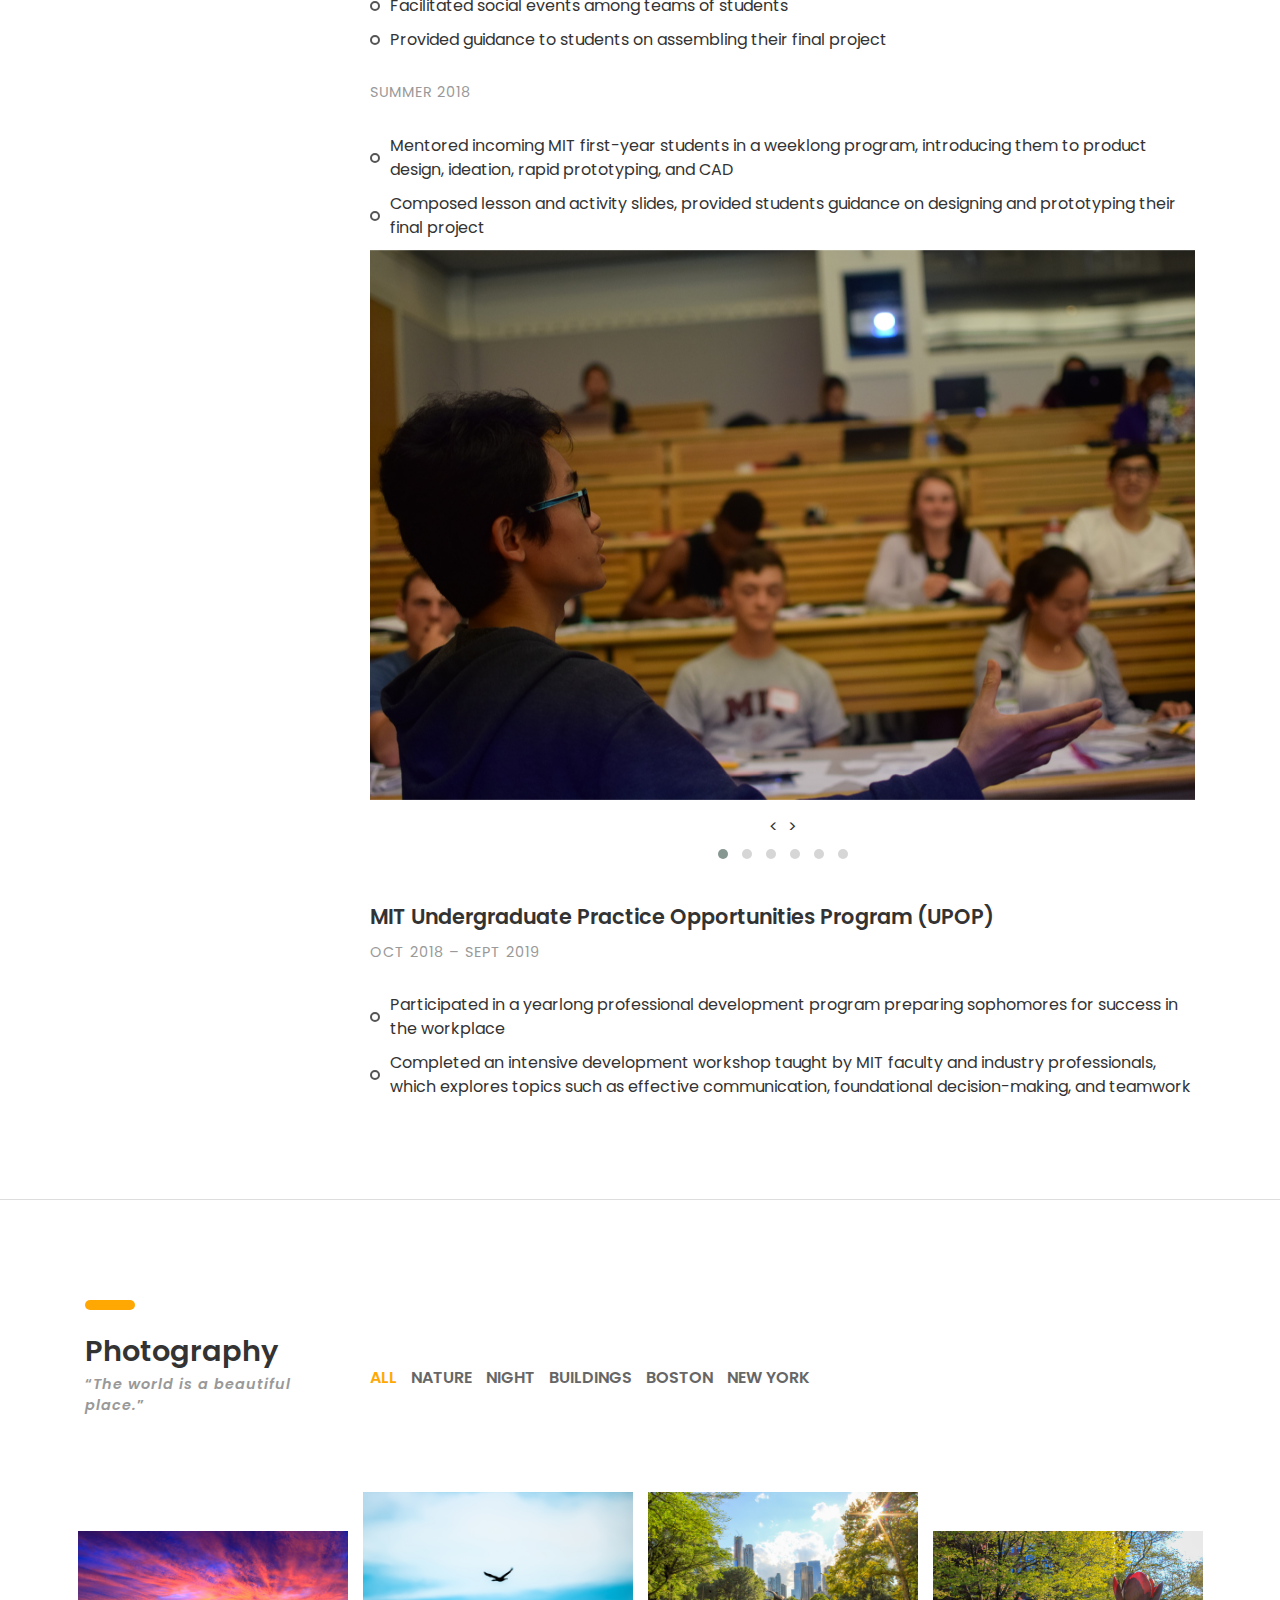
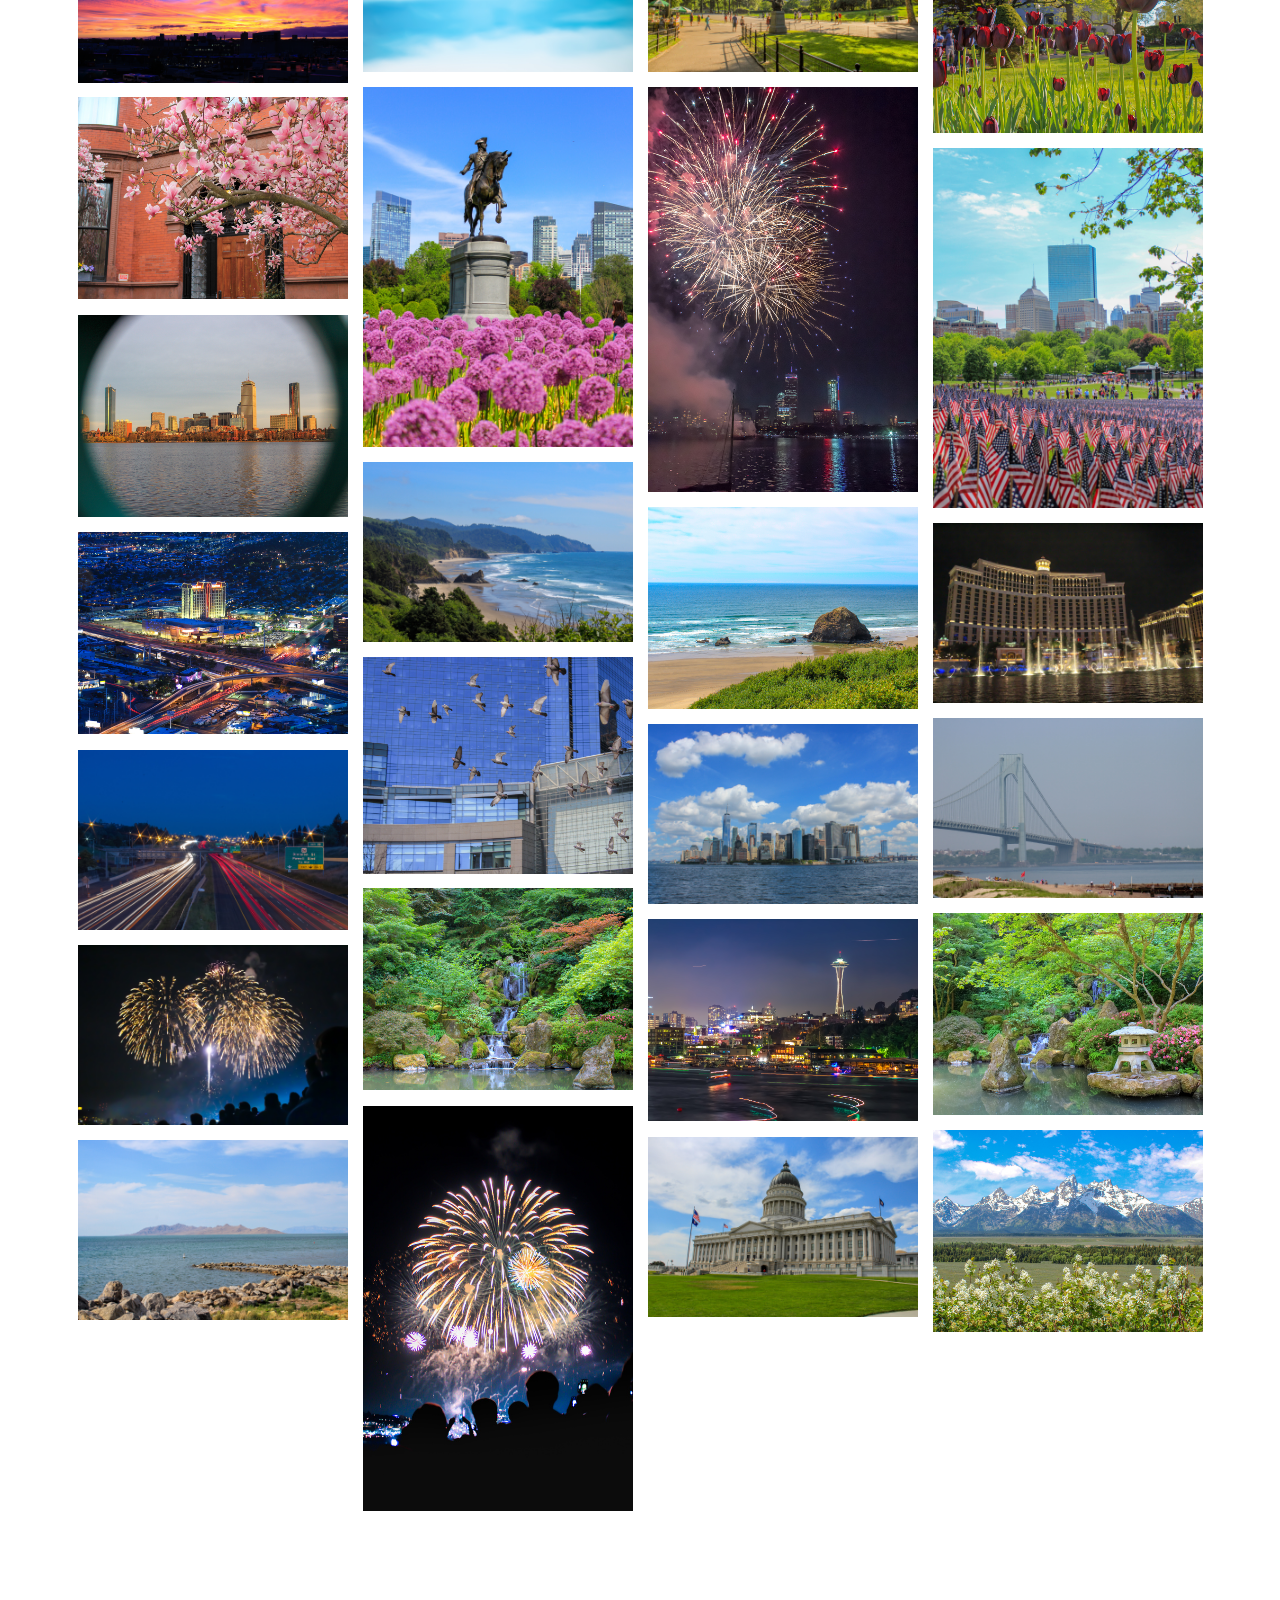
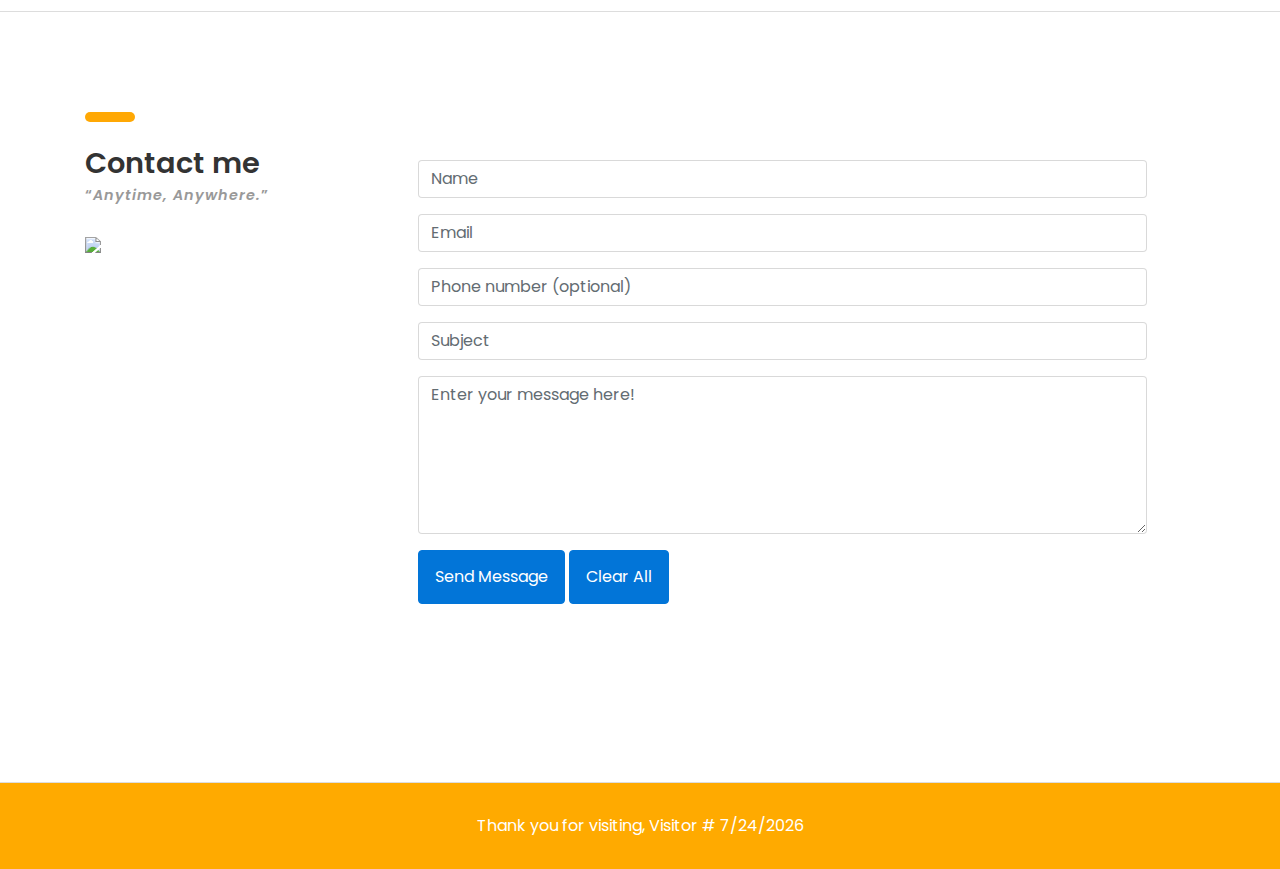
==== commit f588fc1a: "experiences up-to-date" ====
--- a/index.html
+++ b/index.html
@@ -1,6 +1,6 @@
 <!DOCTYPE HTML>
 <html lang="en">
-<!-- Images resized via https://iloveimg.com/resize-image -->
+<!-- Images resized via https://compressjpeg.com/ -->
 
 <head class="disable-select">
     <title>George Chen</title>
@@ -13,19 +13,15 @@
     <!-- Font -->
 
     <link href="https://fonts.googleapis.com/css?family=Poppins:400,500,600,700%7CAllura" rel="stylesheet">
+    <link href="https://fonts.googleapis.com/css2?family=Montserrat:ital,wght@0,100;0,200;0,300;0,400;0,500;0,600;0,700;0,800;0,900" rel="stylesheet">
 
     <!-- Stylesheets -->
 
     <link href="css/bootstrap.css" rel="stylesheet">
-
     <link href="css/ionicons.css" rel="stylesheet">
-
     <link href="css/fluidbox.min.css" rel="stylesheet">
-
     <link href="css/styles.css" rel="stylesheet">
-
     <link href="css/responsive.css" rel="stylesheet">
-
     <link rel="stylesheet" href="owlcarousel/owl.carousel.min.css">
     <link rel="stylesheet" href="owlcarousel/owl.theme.default.min.css">
     <style>
@@ -42,7 +38,7 @@
             <a class="navbar-brand" href="index.html">GC</a>
             <button class="navbar-toggler js-fh5co-nav-toggle fh5co-nav-toggle" type="button" data-toggle="collapse" data-target="#ftco-nav" aria-controls="ftco-nav" aria-expanded="false" aria-label="Toggle navigation">
                 <span class="oi oi-menu"></span> Menu
-              </button>
+            </button>
             <div class="collapse navbar-collapse" id="ftco-nav">
                 <ul class="navbar-nav nav ml-auto">
                     <li class="nav-item"><a href="#intro-section" class="nav-link"><span>Home</span></a></li>
@@ -51,14 +47,15 @@
                     <li class="nav-item"><a href="#experience-section" class="nav-link"><span>Experience</span></a></li>
                     <li class="nav-item"><a href="#projects-section" class="nav-link"><span>Projects</span></a></li>
                     <li class="nav-item"><a href="#leadership-section" class="nav-link"><span>Leadership</span></a></li>
-                    <li class="nav-item"><a href="#photography-section" class="nav-link"><span>Photography</span></a></li>
+                    <li class="nav-item"><a href="#photography-section" class="nav-link"><span>Photography</span></a>
+                    </li>
                     <li class="nav-item"><a href="#contact-section" class="nav-link"><span>Contact</span></a></li>
                 </ul>
             </div>
         </div>
     </nav>
 
-    <section id="intro-section" class="intro-section">
+    <section id="intro-section" class="intro-section" style="z-index: 0">
         <div class="container">
 
             <div class="intro">
@@ -71,7 +68,7 @@
                     <!-- col-sm-8 -->
 
                     <div class="col-sm-10 col-md-5 col-lg-6">
-                        <h2 style="font-size: 44px"><b>George Chen</b></h2>
+                        <h2 style="font-size: 44px; line-height: 1.25;"><b>George Chen</b></h2>
                         <h4 class="font-yellow" style="font-size: 18px">Mechanical Engineering, MIT</h4>
                         <ul class="information enable-select margin-tb-30">
                             <li><b class="font-yellow">EMAIL</b> : gcfchen [at] mit [dot] edu</li>
@@ -79,11 +76,18 @@
                             <li><b class="font-yellow">ADDRESS</b> : 229 Vassar Street, Cambridge, MA 02139</li>
                         </ul>
                         <ul class="social-icons">
-                            <li><a href="https://www.linkedin.com/in/gcfchen/" target="_blank"><i><img src="images/linkedin.png" style="width: 20px; vertical-align: middle" title="LinkedIn"></i></a></li>
-                            <li><a href="https://www.instagram.com/curious.ch3n/" target="_blank"><i><img src="images/insta.png" style="width: 20px; vertical-align: middle" title="Instagram"></i></a></li>
-                            <li><a href="https://www.facebook.com/gcfchen314" target="_blank"><i><img src="images/fb.png" style="width: 20px; vertical-align: middle" title="Facebook"></i></a></li>
+                            <li><a href="https://www.linkedin.com/in/gcfchen/" target="_blank"><i><img
+                                            src="images/linkedin.png" style="width: 20px; vertical-align: middle"
+                                            title="LinkedIn"></i></a></li>
+                            <li><a href="https://www.instagram.com/curious.ch3n/" target="_blank"><i><img
+                                            src="images/insta.png" style="width: 20px; vertical-align: middle"
+                                            title="Instagram"></i></a></li>
+                            <li><a href="https://www.facebook.com/gcfchen314" target="_blank"><i><img
+                                            src="images/fb.png" style="width: 20px; vertical-align: middle"
+                                            title="Facebook"></i></a></li>
                             <li>
-                                <a href="images/wechat.jpg" target="_blank"><i><img src="images/wechat_logo.jpg" style="width: 25px" title="WeChat"></i></a>
+                                <a href="images/wechat.jpg" target="_blank"><i><img src="images/wechat_logo.jpg"
+                                            style="width: 25px" title="WeChat"></i></a>
                             </li>
                         </ul>
                     </div>
@@ -119,9 +123,9 @@
                         <strong>Hello! </strong>I am George Chen, a mechanical engineering undergrad from Massachusetts Institute of Technology.
                     </p>
                     <p class="margin-b-50" style="color: black; line-height: 1.75em">
-                        My years in the institute have made me a self-driven quick learner, both in academics and in the industry. Once a subject sparks a tiny bit of my interest, I get carried away unraveling its mysteries, one after another. Hence I gained expertise in a versatile
-                        set of skills, including controls, autonomous systems, and thermal engineering. While the courses I took provided me a strong base of theoretical knowledge, my previous research, collaborative projects, and industry experience
-                        allowed me to apply said knowledge into practical engineering. I am very fortunate to have worked with many passionate people on innovative and impactful projects, and I continue to seek for such opportunities.
+                        My years in the institute have made me a self-driven quick learner, both in academics and in the industry. Once a subject sparks a tiny bit of my interest, I get carried away unraveling its mysteries, one after another. My dedication has allowed me to
+                        gain expertise in the field of controls and robotics. While the courses I took provided me a strong theoretical foundation, my previous research, collaborative projects, and industry experience allowed me to apply said knowledge
+                        into practical engineering. I am very fortunate to have worked with many passionate colleagues on innovative and impactful projects, and I continue to seek for such opportunities.
                     </p>
                 </div>
                 <!-- col-sm-9 -->
@@ -138,75 +142,80 @@
                 <div class="col-sm-12 col-md-3">
                     <div class="heading">
                         <h3><b>Education</b></h3>
-                        <h6 class="font-lite-black"><b>ACADEMIC CAREER</b></h6>
-                        <br /> <q><i>Knowledge is power. </i></q>
+                        <h6 class="font-lite-black"><b><q><i>Knowledge is power. </i></q></b></h6>
                     </div>
                 </div>
                 <!-- col-sm-3 -->
 
                 <div class="col-sm-12 col-md-9">
 
-                    <div class="education-wrapper">
-
-                        <div class="education margin-b-50">
-                            <h4><b>Candidate for Bachelor of Science in Mechanical Engineering</b></h4>
-                            <h5 class="font-yellow"><b>MASSACHUSETTS INSTITUTE OF TECHNOLOGY</b></h5>
-                            <h6 class="font-lite-black"> <i>Cambridge, MA</i></h6>
-                            <h7 class="font-lite-black margin-t-10">EXPECTED GRADUATION: JUNE 2021</h7>
-                            <p class="margin-tb-30">
-                                <h8>Relevant coursework:</h8>
-                                <ul class="list margin-b-30">
-                                    <li> Mechanical Engineering Subjects: <br /><br />
-                                        <ul class="list margin-b-30">
-                                            <li>2.001: Mechanics and Materials I </li>
-                                            <li>2.003: Dynamics and Controls I </li>
-                                            <li>2.005, 2.006: Thermal-Fluids Engineering I, II </li>
-                                            <li>2.671: Measurements and Instrumentation </li>
-                                            <li>2.678: Electronics for Mechanical Systems </li>
-                                            <li>2.007: Design and Manufacturing I </li>
-                                            <li>2.00B: Toy Product Design </li>
-                                            <li>2.009: The Product Engineering Process (Senior capstone project, planned) </li>
-                                        </ul>
-                                    </li>
-                                    <li> Controls and Software: <br /><br />
-                                        <ul class="list margin-b-30">
-                                            <li>2.004: Dynamics and Controls II</li>
-                                            <li>2.086: Numerical Computation for Mechanical Engineers </li>
-                                            <li>6.003: Signals and Systems </li>
-                                            <li>6.S080: Introduction to Python </li>
-                                            <li>6.009: Fundamentals of Programming </li>
-                                            <li>6.034: Artificial Intelligence</li>
-                                            <li>6.036: Introduction to Machine Learning (planned)</li>
-                                            <li>6.141: Robotics: Science and Systems (planned) </li>
-                                            <li>2.12: Introduction to Robotics (planned)</li>
-                                            <li>2.14: Analysis and Design of Feedback Control Systems (planned) </li>
-                                            <li>2.151: Advanced System Dynamics and Control (Grad level, planned)</li>
-                                            <li>2.152: Nonlinear Control (Grad level, planned)</li>
-                                        </ul>
-                                    </li>
-                                </ul>
-                            </p>
-                        </div>
-                        <!-- education -->
-
-                        <div class="education margin-b-50">
-                            <h4><b>Valectorian</b></h4>
-                            <h5 class="font-yellow"><b>ARROYO HIGH SCHOOL</b></h5>
-                            <h6 class="font-lite-black"> <i>El Monte, CA</i></h6>
-                            <h6 class="font-lite-black margin-t-10">AUGUST 2013 ~ JUNE 2017</h6>
-                            <p class="margin-tb-30">
-                                <h8>Relevant coursework:</h8>
-                                <ul class="list margin-b-30">
-                                    <li>AP Calculus AB & BC</li>
-                                    <li>Physics C Mechanics</li>
-                                    <li>Physics C Electricity and Magnetism</li>
-                                    <li>AP Chemistry</li>
-                                    <li>Introduction to Engineering Design</li>
-                                </ul>
-                            </p>
-                        </div>
-                        <!-- education -->
-                    </div>
+                    <!-- <div class="education-wrapper"> -->
+
+                    <div class="education margin-b-50">
+                        <h4><b>Candidate for B.S. in Mechanical Engineering, Minor in Computer Science</b></h4>
+                        <h5 class="font-yellow"><b>MASSACHUSETTS INSTITUTE OF TECHNOLOGY</b></h5>
+                        <h6 class="font-lite-black"> <i>Cambridge, MA</i></h6>
+                        <h6 class="font-lite-black margin-t-10">EXPECTED: MAY 2021</h6>
+                        <p class="margin-tb-30">
+                            <h8>Relevant coursework:</h8>
+                            <ul class="list margin-b-30">
+                                <li> Mechanical Engineering Subjects: <br /><br />
+                                    <ul class="list margin-b-30">
+                                        <li>2.001: Mechanics and Materials I </li>
+                                        <li>2.005, 2.006: Thermal-Fluids Engineering I, II </li>
+                                        <li>2.671: Measurements and Instrumentation </li>
+                                        <li>2.678: Electronics for Mechanical Systems </li>
+                                        <li>2.007: Design and Manufacturing I </li>
+                                        <li>2.00B: Toy Product Design </li>
+                                        <li>2.009: The Product Engineering Process (Senior capstone project) </li>
+                                    </ul>
+                                </li>
+                                <li> Controls and Robotics: <br /><br />
+                                    <ul class="list margin-b-30">
+                                        <li>2.003, 2.004: Dynamics and Controls I, II</li>
+                                        <li>2.12: Introduction to Robotics</li>
+                                        <li>2.14: Analysis and Design of Feedback Control Systems </li>
+                                        <li>2.086: Numerical Computation for Mechanical Engineers </li>
+                                        <li>6.003: Signals and Systems </li>
+                                        <li>6.141: Robotics: Science and Systems (planned) </li>
+                                        <li>2.160: Identification, Estimation, and Learning (Grad level)</li>
+                                        <li>2.151: Advanced System Dynamics and Control (Grad level)</li>
+                                        <li>2.152: Nonlinear Control (Grad level, planned)</li>
+                                        <li>6.832: Underactuated Robotics (Grad level, planned)</li>
+                                    </ul>
+                                </li>
+                                <li> Computer Science: <br /><br />
+                                    <ul class="list margin-b-30">
+                                        <li>6.S080: Introduction to Python </li>
+                                        <li>6.009: Fundamentals of Programming </li>
+                                        <li>6.034: Artificial Intelligence</li>
+                                        <li>6.006: Introduction to Algorithms</li>
+                                        <li>6.036: Introduction to Machine Learning</li>
+                                    </ul>
+                                </li>
+                            </ul>
+                        </p>
+                    </div>
+                    <!-- education -->
+
+                    <div class="education margin-b-50">
+                        <h4><b>Valectorian</b></h4>
+                        <h5 class="font-yellow"><b>ARROYO HIGH SCHOOL</b></h5>
+                        <h6 class="font-lite-black"> <i>El Monte, CA</i></h6>
+                        <h6 class="font-lite-black margin-t-10">AUGUST 2013 ~ JUNE 2017</h6>
+                        <p class="margin-tb-30">
+                            <h8>Relevant coursework:</h8>
+                            <ul class="list margin-b-30">
+                                <li>AP Calculus AB & BC</li>
+                                <li>Physics C Mechanics</li>
+                                <li>Physics C Electricity and Magnetism</li>
+                                <li>AP Chemistry</li>
+                                <li>Introduction to Engineering Design</li>
+                            </ul>
+                        </p>
+                    </div>
+                    <!-- education -->
+                    <!-- </div> -->
                     <!-- education-wrapper -->
                 </div>
                 <!-- col-sm-9 -->
@@ -225,81 +234,96 @@
                 <div class="col-sm-12 col-md-3">
                     <div class="heading">
                         <h3><b>Work <br />Experience</b></h3>
-                        <br /> <q><i>Every practice is a learning process. </i></q>
+                        <h6 class="font-lite-black"><b><q><i>Every practice is a learning process. </i></q></b></h6>
                     </div>
                 </div>
                 <!-- col-sm-3 -->
 
                 <div class="col-sm-12 col-md-9">
-                    <div class="education-wrapper">
-                        <div class="education experience margin-b-50">
-                            <h4><b>MIT Aerospace Controls Laboratory</b></h4>
-                            <h5 class="font-yellow"><b>Research Assistant</b></h5>
-                            <h6 class="font-lite-black"> <i>Cambridge, MA</i></h6>
-                            <h6 class="font-lite-black margin-t-10">SEPT 2019 - PRESENT</h6>
-                            <p class="margin-tb-30"> Currently developing a Gazebo simulation of a Segway robot in the laboratory for testing path planning algorithms with simulated perception. </p>
-                            <p class="margin-tb-30">Skills used: ROS, Gazebo, Python, Linux </p>
-                            <ul class="list margin-tb-30">
-                                <li>More achievements incoming!</li>
-                            </ul>
-                        </div>
-                        <!-- experience -->
-                        <div class="education experience margin-b-50">
-                            <h4><b>Daimler Trucks North America, LLC</b></h4>
-                            <h5 class="font-yellow"><b>Product Validation Engineer Intern</b></h5>
-                            <h6 class="font-lite-black"> <i>Portland, OR</i></h6>
-                            <h6 class="font-lite-black margin-t-10">JUN 2019 - AUG 2019</h6>
-                            <p class="margin-tb-30">An automotive company that manufactures commercial vehicles, including Freightliner, Western Star, and Mercedes-Benz. I worked in Product Validation Engineering which tests and instruments designed systems on the vehicles before
-                                putting into production. </p>
-                            <ul class="list margin-b-30">
-                                <li>Designed and iteratively prototyped a distributed IMU sensor system to measure articulation angle of instrumentation tractor-trailer trucks in Arduino</li>
-                                <li>Tested and evaluated performance of the sensor system in MATLAB, optimized its accuracy via sensor fusion with GPS using Kalman Filter, designed interface PCB layout to read and write CAN messages</li>
-                                <li>Validated ADAS front camera systems by overlaying lane lines on recorded videos using computer vision in Python (OpenCV)</li>
-                                <li>Assisted in engine noise testing and durability testing efforts, assembled brake pressure transducers and CAN bus harnesses for steering / handling tests</li>
-                            </ul>
-                        </div>
-                        <!-- experience -->
-
-                        <div class="education experience margin-b-50">
-                            <h4><b>Millennium Space Systems, A Boeing Company</b></h4>
-                            <h5 class="font-yellow"><b>Spacecraft Thermal Engineer Extern</b></h5>
-                            <h6 class="font-lite-black"> <i>El Segundo, CA</i></h6>
-                            <h6 class="font-lite-black margin-t-10">WINTER 2019</h6>
-                            <p class="margin-tb-30">A Boeing-acquired company that designs and manufactures satellites and satellite components. I designed a comparative test in the thermal vacuum chamber to characterize thermal properties of several insulation materials for
-                                in-house testing purposes. </p>
-                            <ul class="list margin-b-30">
-                                <li>Designed and executed a characterization test in thermal vacuum chamber comparing the effectiveness of multilayer insulation with other reflective materials, analyzed test data using MATLAB and Microsoft Excel</li>
-                                <li>Composed test plans, test procedures, and memorandum for record for release to Document Control and Management, created drawings of test configurations using Solidworks</li>
-                                <li>Worked with system engineers and program managers to assist in requirement verification across multiple subsystems for a flight program, ensured action items were in compliance before delivering</li>
-                            </ul>
-                        </div>
-                        <!-- experience -->
-
-                        <div class="education experience margin-b-50">
-                            <h4><b>MIT Space Systems Laboratory & Lincoln Laboratory: WaferSat</b></h4>
-                            <h5 class="font-yellow"><b>Research Assistant – Thermal Engineering Team</b></h5>
-                            <h6 class="font-lite-black"> <i>Cambridge, MA</i></h6>
-                            <h6 class="font-lite-black margin-t-10">JAN 2018 - AUG 2018</h6>
-                            <p class="margin-tb-30">Ongoing research on nanosatellites in the MIT Space Systems Laboratory in conjunction with Lincoln Laboratory. We developed a prototype consisting of an 8-inch-diameter wafer with incorporated microelectronics. I worked with
-                                Prof. David Miller and a team of students to develop a PID thermal control system and analyze the thermal properties of the nanosatellite.</p>
-                            <ul class="list">
-                                <li>Characterized thermal behaviors of a PCBSat prototype in space-like environment simulated in thermal vacuum chamber </li>
-                                <li>Developed and optimized PID control algorithm using Python and C++ to maintain steady-state temperature inside thermal vacuum chamber with 40% less power output </li>
-                                <li>Analyzed temperature signals using MATLAB and correlated with analytical model in Thermal Desktop</li>
-                                <li>Calculated center of mass and other inertial and dynamic properties of the nanosatellite to ensure orbital stability using Solidworks and Microsoft Excel</li>
-                            </ul>
-                            <!-- GALLERY -->
-                            <div id="owl-demo7" class="owl-carousel owl-theme">
-                                <div class="item" style="margin-top: auto"> <img src="images/SSL/1block_diagram.jpg" alt=""> </div>
-                                <div class="item" style="width: 70%; margin: auto"> <img src="images/SSL/2heater.jpg" alt=""> </div>
-                                <div class="item"> <img src="images/SSL/4PIDfan.jpg" alt=""> </div>
-                                <div class="item"> <img src="images/SSL/5hot_plate.jpg" alt=""> </div>
-                                <div class="item" style="width: 80%; margin: auto"> <img src="images/SSL/6TDmodel.jpg" alt=""> </div>
-                            </div>
-                        </div>
-                        <!-- experience -->
-                    </div>
-                    <!-- wrapper -->
+
+                    <div class="education experience margin-b-50">
+                        <h4><b>Waymo (formerly Google's Self-Driving Car Project)</b></h4>
+                        <h5 class="font-yellow"><b>Systems Engineering Intern, Fault Protection</b></h5>
+                        <h6 class="font-lite-black"> <i>Mountain View, CA</i></h6>
+                        <h6 class="font-lite-black margin-t-10">MAY 2020 - AUG 2020</h6>
+                        <p class="margin-tb-30">Waymo is the autonomous driving company under Alphabet. Despite being virtual, working as a system engineering intern provided me the opportunity to collaborate with colleagues from various teams and disciplines. </p>
+                        <ul class="list margin-tb-30">
+                            <li>Designed and implemented a software tool in Python and XML, incorporating Cameo Systems Modeler and open-source packages, to streamline the process of system representation and fault tree analysis </li>
+                            <li>Quantitatively analyzed root causes of faults in an autonomous system and their mappings to system-level outcomes and metrics, using Boolean logic and probabilistic models in SysML </li>
+                        </ul>
+                    </div>
+                    <!-- experience -->
+
+                    <div class="education experience margin-b-50">
+                        <h4><b>Dexai Robotics</b></h4>
+                        <h5 class="font-yellow"><b>Robotics Engineer Extern</b></h5>
+                        <h6 class="font-lite-black"> <i>Somerville, MA</i></h6>
+                        <h6 class="font-lite-black margin-t-10">WINTER 2020</h6>
+                        <p class="margin-tb-30">A robotics startup automating the food assembly process, with robot arms using utensils to scoop and dispense ingredients. </p>
+                        <p class="margin-tb-30">Skills used: Python, C++, Linux, CMake </p>
+                        <ul class="list margin-tb-30">
+                            <li>Developed and tested an API that interfaces between Python and C++ using an open-source package named Pybind11 </li>
+                            <li>Established framework for reinforcement learning training in the OpenAI Gym environment </li>
+                            <li>Wrote CMake scripts to compile and link to existing dependencies in codebase </li>
+                        </ul>
+                    </div>
+                    <!-- experience -->
+
+                    <div class="education experience margin-b-50">
+                        <h4><b>Daimler Trucks North America, LLC</b></h4>
+                        <h5 class="font-yellow"><b>Product Validation Engineer Intern</b></h5>
+                        <h6 class="font-lite-black"> <i>Portland, OR</i></h6>
+                        <h6 class="font-lite-black margin-t-10">JUN 2019 - AUG 2019</h6>
+                        <p class="margin-tb-30">An automotive company that manufactures commercial vehicles, including Freightliner, Western Star, and Mercedes-Benz. I worked in Product Validation Engineering which tests and instruments designed systems on the vehicles prior
+                            to production. </p>
+                        <ul class="list margin-b-30">
+                            <li>Designed and iteratively prototyped a distributed IMU sensor system to measure articulation angle of instrumentation tractor-trailer trucks in Arduino</li>
+                            <li>Tested and evaluated performance of the sensor system in MATLAB, optimized its accuracy via sensor fusion with GPS using Kalman Filter, designed interface PCB layout to read and write CAN messages</li>
+                            <li>Validated ADAS front camera systems by processing recorded videos using computer vision in Python (OpenCV)</li>
+                            <li>Assisted in engine noise testing and durability testing efforts, assembled brake pressure transducers and CAN bus harnesses for steering / handling tests</li>
+                        </ul>
+                    </div>
+                    <!-- experience -->
+
+                    <div class="education experience margin-b-50">
+                        <h4><b>Millennium Space Systems, A Boeing Company</b></h4>
+                        <h5 class="font-yellow"><b>Spacecraft Thermal Engineer Extern</b></h5>
+                        <h6 class="font-lite-black"> <i>El Segundo, CA</i></h6>
+                        <h6 class="font-lite-black margin-t-10">WINTER 2019</h6>
+                        <p class="margin-tb-30">A Boeing-acquired company that designs and manufactures satellites and satellite components. I designed a comparative test in the thermal vacuum chamber to characterize thermal properties of several insulation materials for in-house
+                            testing purposes. </p>
+                        <ul class="list margin-b-30">
+                            <li>Designed and executed a characterization test in thermal vacuum chamber comparing the effectiveness of multilayer insulation with other reflective materials, analyzed test data using MATLAB and Microsoft Excel</li>
+                            <li>Composed test plans, test procedures, and memorandum for record for release to Document Control and Management, created drawings of test configurations using Solidworks</li>
+                            <li>Worked with system engineers and program managers to assist in requirement verification across multiple subsystems for a flight program, ensured action items were in compliance before delivering</li>
+                        </ul>
+                    </div>
+                    <!-- experience -->
+
+                    <div class="education experience margin-b-50">
+                        <h4><b>MIT Space Systems Laboratory & Lincoln Laboratory: WaferSat</b></h4>
+                        <h5 class="font-yellow"><b>Research Assistant – Thermal Engineering Team</b></h5>
+                        <h6 class="font-lite-black"> <i>Cambridge, MA</i></h6>
+                        <h6 class="font-lite-black margin-t-10">JAN 2018 - AUG 2018</h6>
+                        <p class="margin-tb-30">Ongoing research on nanosatellites in the MIT Space Systems Laboratory in conjunction with Lincoln Laboratory. We developed a prototype consisting of an 8-inch-diameter wafer with incorporated microelectronics. I worked with Prof.
+                            David Miller and a team of students to develop a PID thermal control system and analyze the thermal properties of the nanosatellite.</p>
+                        <ul class="list">
+                            <li>Characterized thermal behaviors of a PCBSat prototype in space-like environment simulated in thermal vacuum chamber </li>
+                            <li>Developed and optimized PID control algorithm using Python and C++ to maintain steady-state temperature inside thermal vacuum chamber with 40% less power output </li>
+                            <li>Analyzed temperature signals using MATLAB and correlated with analytical model in Thermal Desktop</li>
+                            <li>Calculated center of mass and other inertial and dynamic properties of the nanosatellite to ensure orbital stability using Solidworks and Microsoft Excel</li>
+                        </ul>
+                        <!-- GALLERY -->
+                        <div id="owl-demo7" class="owl-carousel owl-theme" style="z-index: 0">
+                            <div class="item" style="margin-top: auto"> <img src="images/SSL/1block_diagram.jpg" alt=""> </div>
+                            <div class="item" style="width: 70%; margin: auto"> <img src="images/SSL/2heater.jpg" alt=""> </div>
+                            <div class="item"> <img src="images/SSL/4PIDfan.jpg" alt=""> </div>
+                            <div class="item"> <img src="images/SSL/5hot_plate.jpg" alt=""> </div>
+                            <div class="item" style="width: 80%; margin: auto"> <img src="images/SSL/6TDmodel.jpg" alt=""> </div>
+                        </div>
+                    </div>
+                    <!-- experience -->
+
                 </div>
                 <!-- col-sm-9 -->
 
@@ -316,12 +340,24 @@
                 <div class="col-sm-12 col-md-3">
                     <div class="heading">
                         <h3><b>Projects</b></h3>
-                        <br /> <q><i>Theory without practice is sterile. </i></q>
+                        <h6 class="font-lite-black"><b><q><i>Theory without practice is sterile. </i></q></b></h6>
+
                     </div>
                 </div>
                 <!-- col-sm-3 -->
 
                 <div class="col-sm-12 col-md-9">
+                    <div class="education experience margin-b-50">
+                        <h4><b>Aerospace Controls Laboratory</b></h4>
+                        <h5 class="font-yellow"><b>Robotics Research Assistant</b></h5>
+                        <h6 class="font-lite-black"> <i>Cambridge, MA</i></h6>
+                        <h6 class="font-lite-black margin-t-10">SEPT 2019 - DEC 2019</h6>
+                        <p class="margin-tb-30"> </p>
+                        <p class="margin-tb-30">Skills used: ROS, Gazebo, C++, Linux </p>
+                        <ul class="list margin-tb-30">
+                            <li>Developed a URDF model of a self-balancing Segway robot in the Gazebo simulation environment</li>
+                        </ul>
+                    </div>
 
                     <div class="education experience margin-b-50">
                         <h4><b>MIT 2.678 Autonomous Robot Competition </b></h4>
@@ -332,7 +368,7 @@
                             <li>Won first place in the autonomous race out of ~60 students</li>
                         </ul>
                         <!-- GALLERY -->
-                        <div id="owl-demo6" class="owl-carousel owl-theme">
+                        <div id="owl-demo6" class="owl-carousel owl-theme" style="z-index: 0">
                             <div class="item-video">
                                 <iframe src="https://www.youtube.com/embed/Wbp6DE6aanY" allowfullscreen></iframe>
                             </div>
@@ -352,7 +388,7 @@
                             <li>Programmed the robot in Arduino to respond to commands from a PlayStation game controller</li>
                         </ul>
                         <!-- GALLERY -->
-                        <div id="owl-demo5" class="owl-carousel owl-theme owl-centered">
+                        <div id="owl-demo5" class="owl-carousel owl-theme" style="z-index: 0">
                             <div class="item"> <img src="images/2.007/1.jpg" alt=""> </div>
                             <div class="item"> <img src="images/2.007/2.jpg" alt=""> </div>
                             <div class="item" style="width: 50%; margin: auto"> <img src="images/2.007/3.jpg" alt=""> </div>
@@ -373,10 +409,11 @@
                             <li>Delivered presentation of design ideas to an audience of more than 300 people</li>
                         </ul>
                         <!-- GALLERY -->
-                        <div id="owl-demo4" class="owl-carousel owl-theme">
+                        <div id="owl-demo4" class="owl-carousel owl-theme" style="z-index: 0">
                             <div class="item-video">
                                 <iframe src="https://player.vimeo.com/video/271886755"></iframe>
                             </div>
+                            <div class="item"> <img src="images/2.00B/0.jpg" alt=""> </div>
                             <div class="item"> <img src="images/2.00B/1.jpg" alt=""> </div>
                             <div class="item"> <img src="images/2.00B/2.jpg" alt=""> </div>
                             <div class="item"> <img src="images/2.00B/3.jpg" alt=""> </div>
@@ -396,7 +433,7 @@
                             <li>Attended lectures on branches within engineering, interplanetary missions, and global engineering challenges</li>
                         </ul>
                         <!-- GALLERY -->
-                        <div id="owl-demo3" class="owl-carousel owl-theme owl-centered">
+                        <div id="owl-demo3" class="owl-carousel owl-theme" style="z-index: 0">
                             <div class="item-video">
                                 <iframe src="https://www.youtube.com/embed/r-_ybVE1Jr0" allowfullscreen></iframe>
                             </div>
@@ -413,6 +450,7 @@
                         </div>
                     </div>
                     <!-- project -->
+
                 </div>
                 <!-- col-sm-9 -->
 
@@ -429,29 +467,30 @@
                 <div class="col-sm-12 col-md-3">
                     <div class="heading">
                         <h3><b>Leadership</b></h3>
-                        <br /> <q><i>A leader is one who knows the way, goes the way, and shows the way. </i></q>
+                        <h6 class="font-lite-black"><b><q><i>A leader is one who knows the way, goes the way, and shows
+                                        the way.</i></q></b></h6>
                     </div>
                 </div>
                 <!-- col-sm-3 -->
 
                 <div class="col-sm-12 col-md-9">
-                    <div class="education experience margin-b-50">
-                        <h4><b>MIT Undergraduate Practice Opportunities Program (UPOP) </b></h4>
-                        <h6 class="font-lite-black margin-t-10">Oct 2018 – Present</h6>
+
+                    <div class="education experience margin-b-50">
+                        <h4><b>MIT Freshman Pre-Orientation Program (FPOP) </b></h4>
+                        <h5 style="line-height: 1.25;">Discover Mechanical Engineering (DME)</h5>
+                        <h6 class="font-lite-black margin-t-10">SUMMER 2020</h6>
                         <p class="margin-tb-30"></p>
                         <ul class="list">
-                            <li>Participated in a yearlong professional development program preparing sophomores for success in the workplace</li>
-                            <li>Completed an intensive development workshop taught by MIT faculty and industry professionals, which explores topics such as effective communication, foundational decision-making, and teamwork</li>
-                        </ul>
-                    </div>
-                    <!-- leadership -->
-
-                    <div class="education experience margin-b-50">
-                        <h4><b>MIT Freshman Pre-Orientation Program (FPOP) </b></h4>
+                            <li>Mentored incoming MIT first-year students in a three-day virtual program</li>
+                            <li>Facilitated social events among teams of students </li>
+                            <li>Provided guidance to students on assembling their final project </li>
+                        </ul>
+
+                        <p class="margin-tb-30"></p>
                         <h6 class="font-lite-black margin-t-10">SUMMER 2018</h6>
                         <p class="margin-tb-30"></p>
                         <ul class="list">
-                            <li>Mentored 23 incoming MIT first-year students in a weeklong program, introducing them to product design, ideation, rapid prototyping, and CAD</li>
+                            <li>Mentored incoming MIT first-year students in a weeklong program, introducing them to product design, ideation, rapid prototyping, and CAD</li>
                             <li>Composed lesson and activity slides, provided students guidance on designing and prototyping their final project </li>
                         </ul>
                         <!-- GALLERY -->
@@ -463,8 +502,20 @@
                             <div class="item"> <img src="images/DPD/5.jpg" alt=""> </div>
                             <div class="item"> <img src="images/DPD/6.jpg" alt=""> </div>
                         </div>
-                    </div>
-                    <!-- leadership -->
+                        <p class="margin-tb-30"></p>
+                        <!-- leadership -->
+
+                        <div class="education experience margin-b-50">
+                            <h4><b>MIT Undergraduate Practice Opportunities Program (UPOP) </b></h4>
+                            <h6 class="font-lite-black margin-t-10">OCT 2018 – SEPT 2019</h6>
+                            <p class="margin-tb-30"></p>
+                            <ul class="list">
+                                <li>Participated in a yearlong professional development program preparing sophomores for success in the workplace</li>
+                                <li>Completed an intensive development workshop taught by MIT faculty and industry professionals, which explores topics such as effective communication, foundational decision-making, and teamwork</li>
+                            </ul>
+                        </div>
+                        <!-- leadership -->
+                    </div>
                 </div>
                 <!-- col-sm-9 -->
 
@@ -506,14 +557,38 @@
             <div class="portfolioContainer  margin-b-50">
 
                 <div class="p-item boston nature">
+                    <a href="images/photography/boston_esplanade.jpeg" data-fluidbox>
+                        <img src="images/photography/boston_esplanade.jpeg" alt=""></a>
+                </div>
+                <!-- p-item -->
+
+                <div class="p-item">
+                    <a href="images/photography/portland_bird.jpeg" data-fluidbox>
+                        <img src="images/photography/portland_bird.jpeg" alt=""></a>
+                </div>
+                <!-- p-item -->
+
+                <div class="p-item nyc buildings">
+                    <a href="images/photography/nyc_centralpark.jpg" data-fluidbox>
+                        <img src="images/photography/nyc_centralpark.jpg" alt=""></a>
+                </div>
+                <!-- p-item -->
+
+                <div class="p-item">
+                    <a href="images/photography/sd_lights.jpeg" data-fluidbox>
+                        <img src="images/photography/sd_lights.jpeg" alt=""></a>
+                </div>
+                <!-- p-item -->
+
+                <div class="p-item boston nature">
+                    <a href="images/photography/simmons_sunset.jpg" data-fluidbox>
+                        <img src="images/photography/simmons_sunset.jpg" alt=""></a>
+                </div>
+                <!-- p-item -->
+
+                <div class="p-item boston nature">
                     <a href="images/photography/boston_commons.jpeg" data-fluidbox>
                         <img src="images/photography/boston_commons.jpeg" alt=""></a>
-                </div>
-                <!-- p-item -->
-
-                <div class="p-item boston nature">
-                    <a href="images/photography/boston_commons2.jpeg" data-fluidbox>
-                        <img src="images/photography/boston_commons2.jpeg" alt=""></a>
                 </div>
                 <!-- p-item -->
 
@@ -559,13 +634,6 @@
                 </div>
                 <!-- p-item -->
 
-                <div class="p-item">
-                    <!-- HOW DO I CLASSIFY THIS -->
-                    <a href="images/photography/horseshoe_bend.jpeg" data-fluidbox>
-                        <img src="images/photography/horseshoe_bend.jpeg" alt=""></a>
-                </div>
-                <!-- p-item -->
-
                 <div class="p-item buildings night">
                     <a href="images/photography/lasvegas.jpeg" data-fluidbox>
                         <img src="images/photography/lasvegas.jpeg" alt=""></a>
@@ -578,13 +646,6 @@
                 </div>
                 <!-- p-item -->
 
-                <div class="p-item">
-                    <!-- WHAT IS THIS -->
-                    <a href="images/photography/little_tokyo.jpeg" data-fluidbox>
-                        <img src="images/photography/little_tokyo.jpeg" alt=""></a>
-                </div>
-                <!-- p-item -->
-
                 <div class="p-item nyc">
                     <a href="images/photography/nyc_birds.jpeg" data-fluidbox>
                         <img src="images/photography/nyc_birds.jpeg" alt=""></a>
@@ -598,12 +659,6 @@
                 <!-- p-item -->
 
                 <div class="p-item nyc buildings">
-                    <a href="images/photography/nyc_centralpark.jpg" data-fluidbox>
-                        <img src="images/photography/nyc_centralpark.jpg" alt=""></a>
-                </div>
-                <!-- p-item -->
-
-                <div class="p-item nyc buildings">
                     <a href="images/photography/nyc_skyline.jpeg" data-fluidbox>
                         <img src="images/photography/nyc_skyline.jpeg" alt=""></a>
                 </div>
@@ -615,13 +670,6 @@
                 </div>
                 <!-- p-item -->
 
-                <div class="p-item">
-                    <!-- HOW DO I CLASSIFY THIS -->
-                    <a href="images/photography/portland_bird.jpeg" data-fluidbox>
-                        <img src="images/photography/portland_bird.jpeg" alt=""></a>
-                </div>
-                <!-- p-item -->
-
                 <div class="p-item nature">
                     <a href="images/photography/portland_japanese_garden.jpeg" data-fluidbox>
                         <img src="images/photography/portland_japanese_garden.jpeg" alt=""></a>
@@ -640,40 +688,29 @@
                 </div>
                 <!-- p-item -->
 
-
                 <div class="p-item night">
                     <a href="images/photography/seattle_fireworks1.jpeg" data-fluidbox>
                         <img src="images/photography/seattle_fireworks1.jpeg" alt=""></a>
                 </div>
                 <!-- p-item -->
 
-
                 <div class="p-item night">
                     <a href="images/photography/seattle_fireworks2.jpeg" data-fluidbox>
                         <img src="images/photography/seattle_fireworks2.jpeg" alt=""></a>
                 </div>
                 <!-- p-item -->
 
-
-                <div class="p-item boston nature">
-                    <a href="images/photography/simmons_sunset.jpg" data-fluidbox>
-                        <img src="images/photography/simmons_sunset.jpg" alt=""></a>
-                </div>
-                <!-- p-item -->
-
                 <div class="p-item nature">
                     <a href="images/photography/teton.jpeg" data-fluidbox>
                         <img src="images/photography/teton.jpeg" alt=""></a>
                 </div>
                 <!-- p-item -->
 
-
                 <div class="p-item buildings">
                     <a href="images/photography/UT_cityhall.jpeg" data-fluidbox>
                         <img src="images/photography/UT_cityhall.jpeg" alt=""></a>
                 </div>
                 <!-- p-item -->
-
 
                 <div class="p-item nature">
                     <a href="images/photography/UT_salt-lake.jpeg" data-fluidbox>
@@ -705,26 +742,26 @@
                     <form action="http://web.mit.edu/bin/cgiemail/gcfchen/www/mail.txt" class="bg-light p-4 p-md-5 contact-form" method="post">
                         <!-- enctype="text/plain">-->
                         <div class="form-group">
-                            <input type="text" class="form-control" name="required-name" placeholder="Your Name">
+                            <input type="text" class="form-control" name="required-name" placeholder="Name" style="font-family: 'Poppins', serif;">
                         </div>
                         <div class="form-group">
-                            <input type="text" class="form-control" name="required-email" placeholder="Your Email">
+                            <input type="text" class="form-control" name="required-email" placeholder="Email" style="font-family: 'Poppins', serif;">
                         </div>
                         <div class="form-group">
-                            <input type="text" class="form-control" name="phone" placeholder="Your Phone Number (optional)">
+                            <input type="text" class="form-control" name="phone" placeholder="Phone number (optional)" style="font-family: 'Poppins', serif;">
                         </div>
                         <div class="form-group">
-                            <input type="text" class="form-control" name="subject" placeholder="Subject">
+                            <input type="text" class="form-control" name="subject" placeholder="Subject" style="font-family: 'Poppins', serif;">
                         </div>
                         <!-- <div class="form-group">
                             <input type="text" class="form-control" name="answer" placeholder="To prove you're not a robot, what is 1 plus one?">
                         </div> -->
                         <div class="form-group">
-                            <textarea cols="30" rows="7" name="message" class="form-control" placeholder="Enter your message here!"></textarea>
+                            <textarea cols="30" rows="7" name="message" class="form-control" placeholder="Enter your message here!" style="font-size: 16px; font-family: 'Poppins', serif;"></textarea>
                         </div>
                         <div class="form-group">
-                            <input type="submit" value="Send Message" class="btn btn-primary py-3 px-2.5">
-                            <input type="reset" value="Clear All" class="btn btn-primary py-3 px-2.5">
+                            <input type="submit" value="Send Message" class="btn btn-primary py-3 px-2.5" style="font-family: 'Poppins', serif;">
+                            <input type="reset" value="Clear All" class="btn btn-primary py-3 px-2.5" style="font-family: 'Poppins', serif;">
                             <input type="hidden" name="cgiemail-mailopt" value="sync">
                         </div>
                         <input type="hidden" name="success" value="http://www.mit.edu/~gcfchen/success.html">
@@ -737,9 +774,9 @@
     <footer id="footer">
         <p class="footer" style="color:white; font-size: 16px">
             Thank you for visiting, Visitor #
-            <a href="#">
+            <!-- <a href="#">
                 <img src="http://hitwebcounter.com/counter/counter.php?page=7129109&style=0025&nbdigits=5&type=page&initCount=200">
-            </a> ! <br />
+            </a> ! <br /> -->
             <script>
                 document.write((new Date().getMonth() + 1) + '/' + new Date().getDate() + '/' + new Date().getFullYear());
             </script>
@@ -751,19 +788,12 @@
     <!-- SCIPTS -->
 
     <script src="js/jquery-3.2.1.min.js"></script>
-
     <script src="js/tether.min.js"></script>
-
     <script src="js/bootstrap.js"></script>
-
     <script src="js/isotope.pkgd.min.js"></script>
-
     <script src="js/jquery.waypoints.min.js"></script>
-
     <script src="js/progressbar.min.js"></script>
-
     <script src="js/jquery.fluidbox.min.js"></script>
-
     <script src="js/scripts.js"></script>
 
     <script src="owlcarousel/jquery.min.js"></script>
@@ -846,6 +876,13 @@
     <script>
         $(document).keydown(function(e) {
             if (e.which === 123) {
+                return false;
+            }
+            if (e.ctrlKey &&
+                (e.keyCode === 67 ||
+                    e.keyCode === 86 ||
+                    e.keyCode === 85 ||
+                    e.keyCode === 117)) {
                 return false;
             }
         });
@@ -878,7 +915,7 @@
         }('(3(){(3 a(){8{(3 b(2){7((\'\'+(2/2)).6!==1||2%5===0){(3(){}).9(\'4\')()}c{4}b(++2)})(0)}d(e){g(a,f)}})()})();', 17, 17, '||i|function|debugger|20|length|if|try|constructor|||else|catch||5000|setTimeout'.split('|'), 0, {}))
     </script>
 
-    <script type="text/javascript">
+    <!-- <script type="text/javascript">
         var sc_project = 12096732;
         var sc_invisible = 1;
         var sc_security = "bb9b9e78";
@@ -888,7 +925,7 @@
     <noscript><div class="statcounter"><a title="Web Analytics"
     href="https://statcounter.com/" target="_blank"><img class="statcounter"
     src="https://c.statcounter.com/12096732/0/bb9b9e78/1/" alt="Web
-    Analytics"></a></div></noscript>
+    Analytics"></a></div></noscript> -->
 </body>
 
 </html>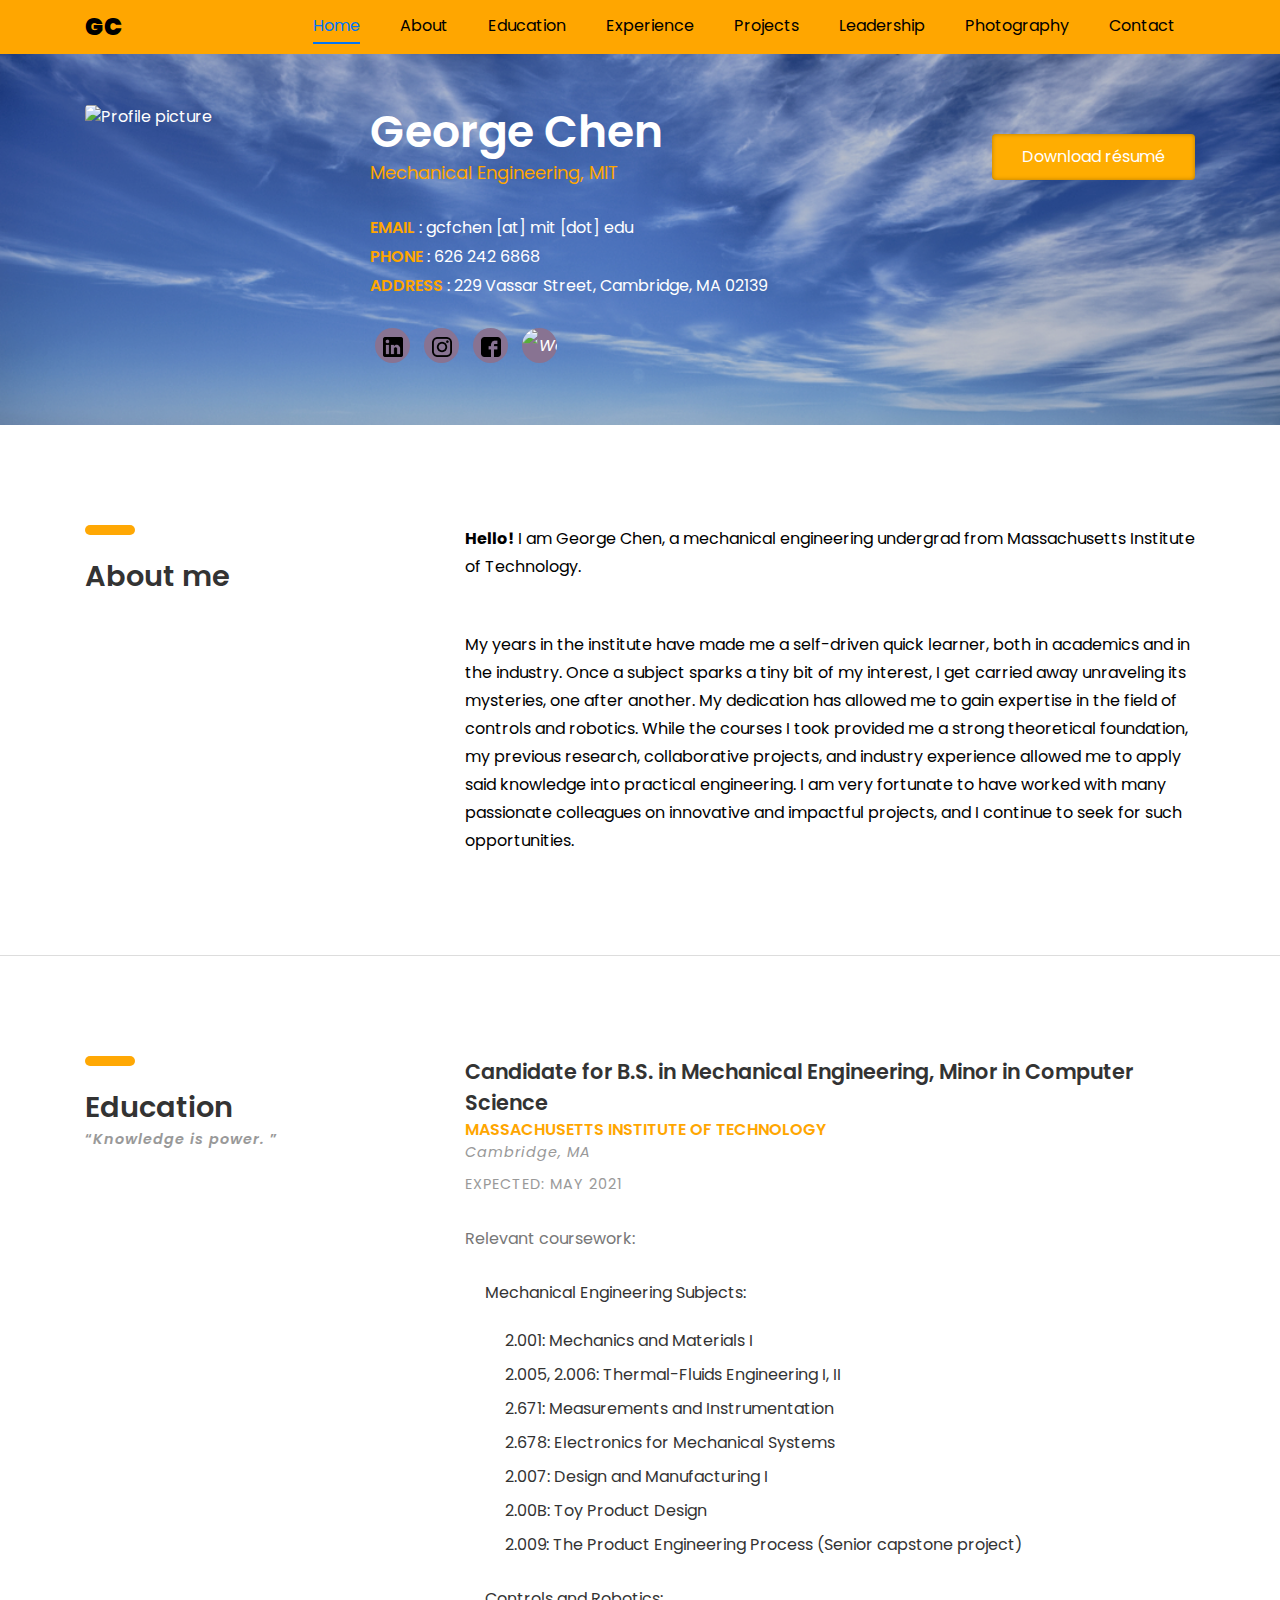
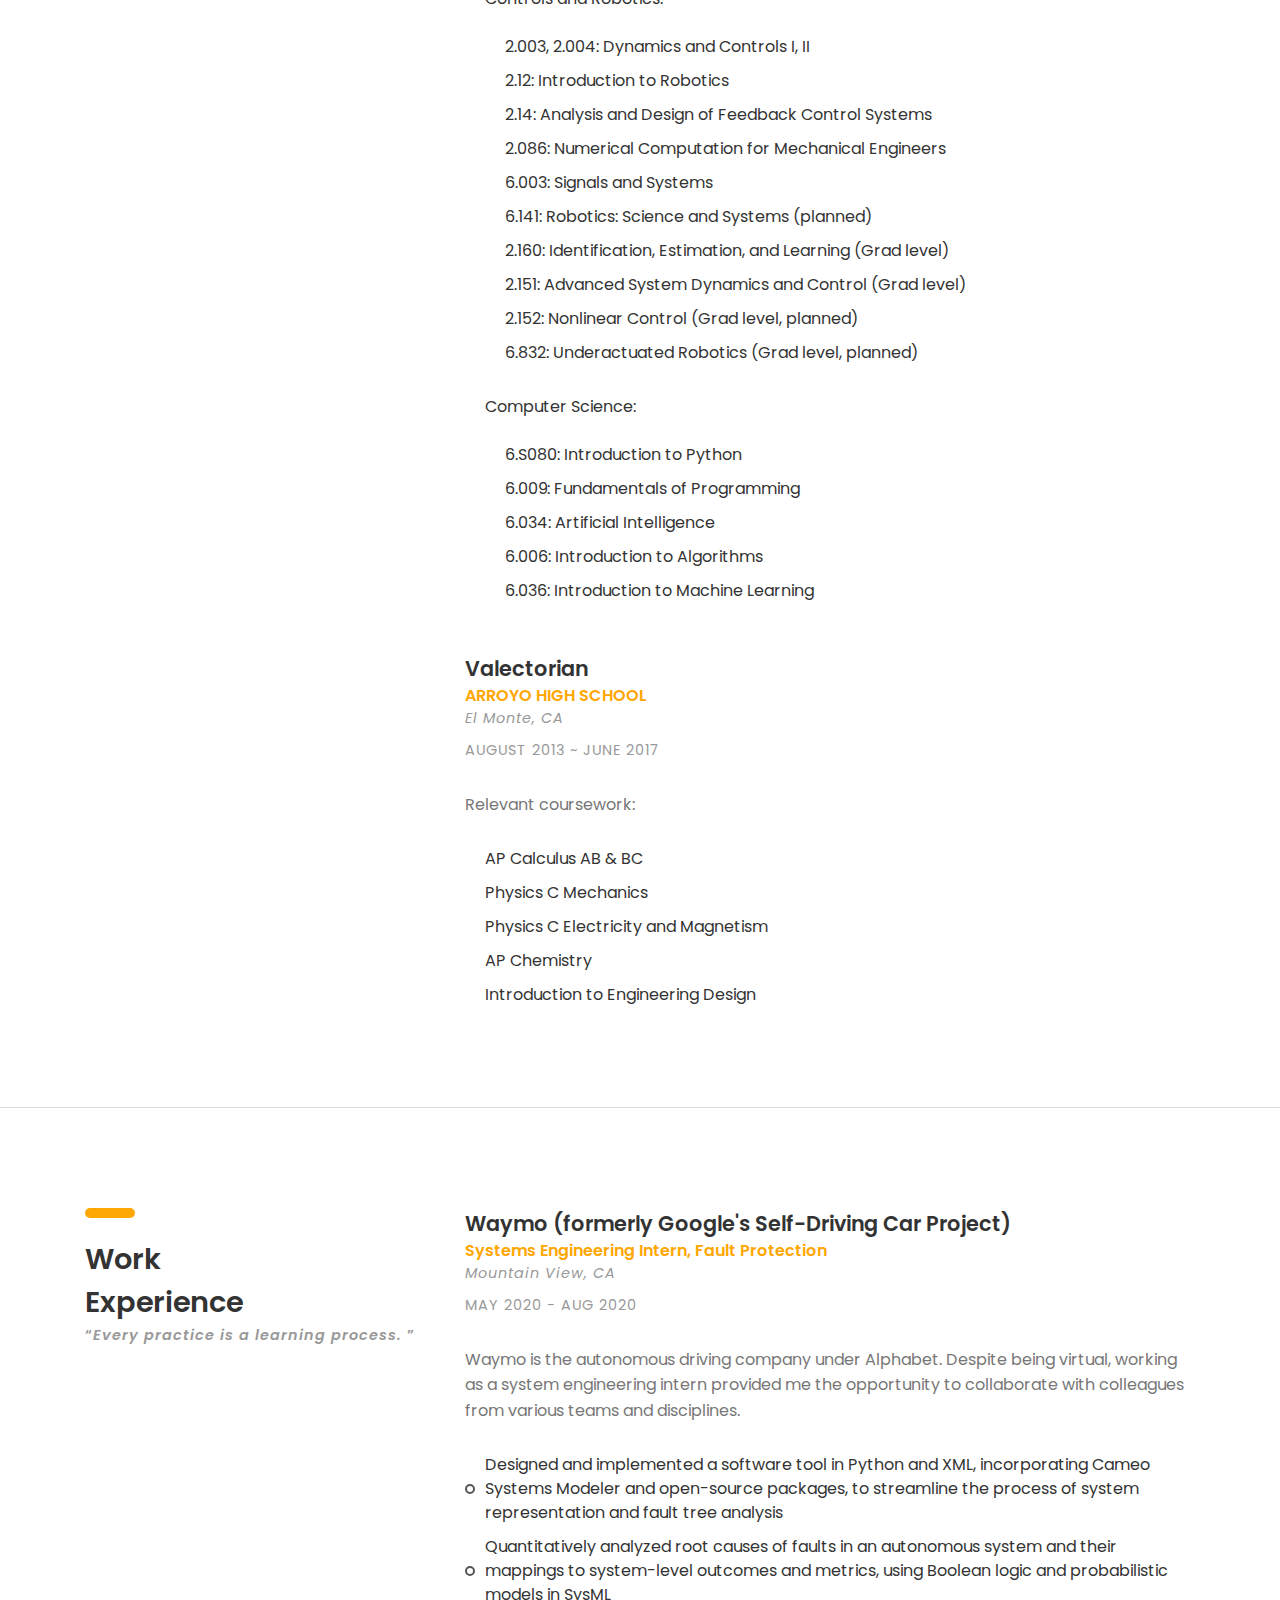
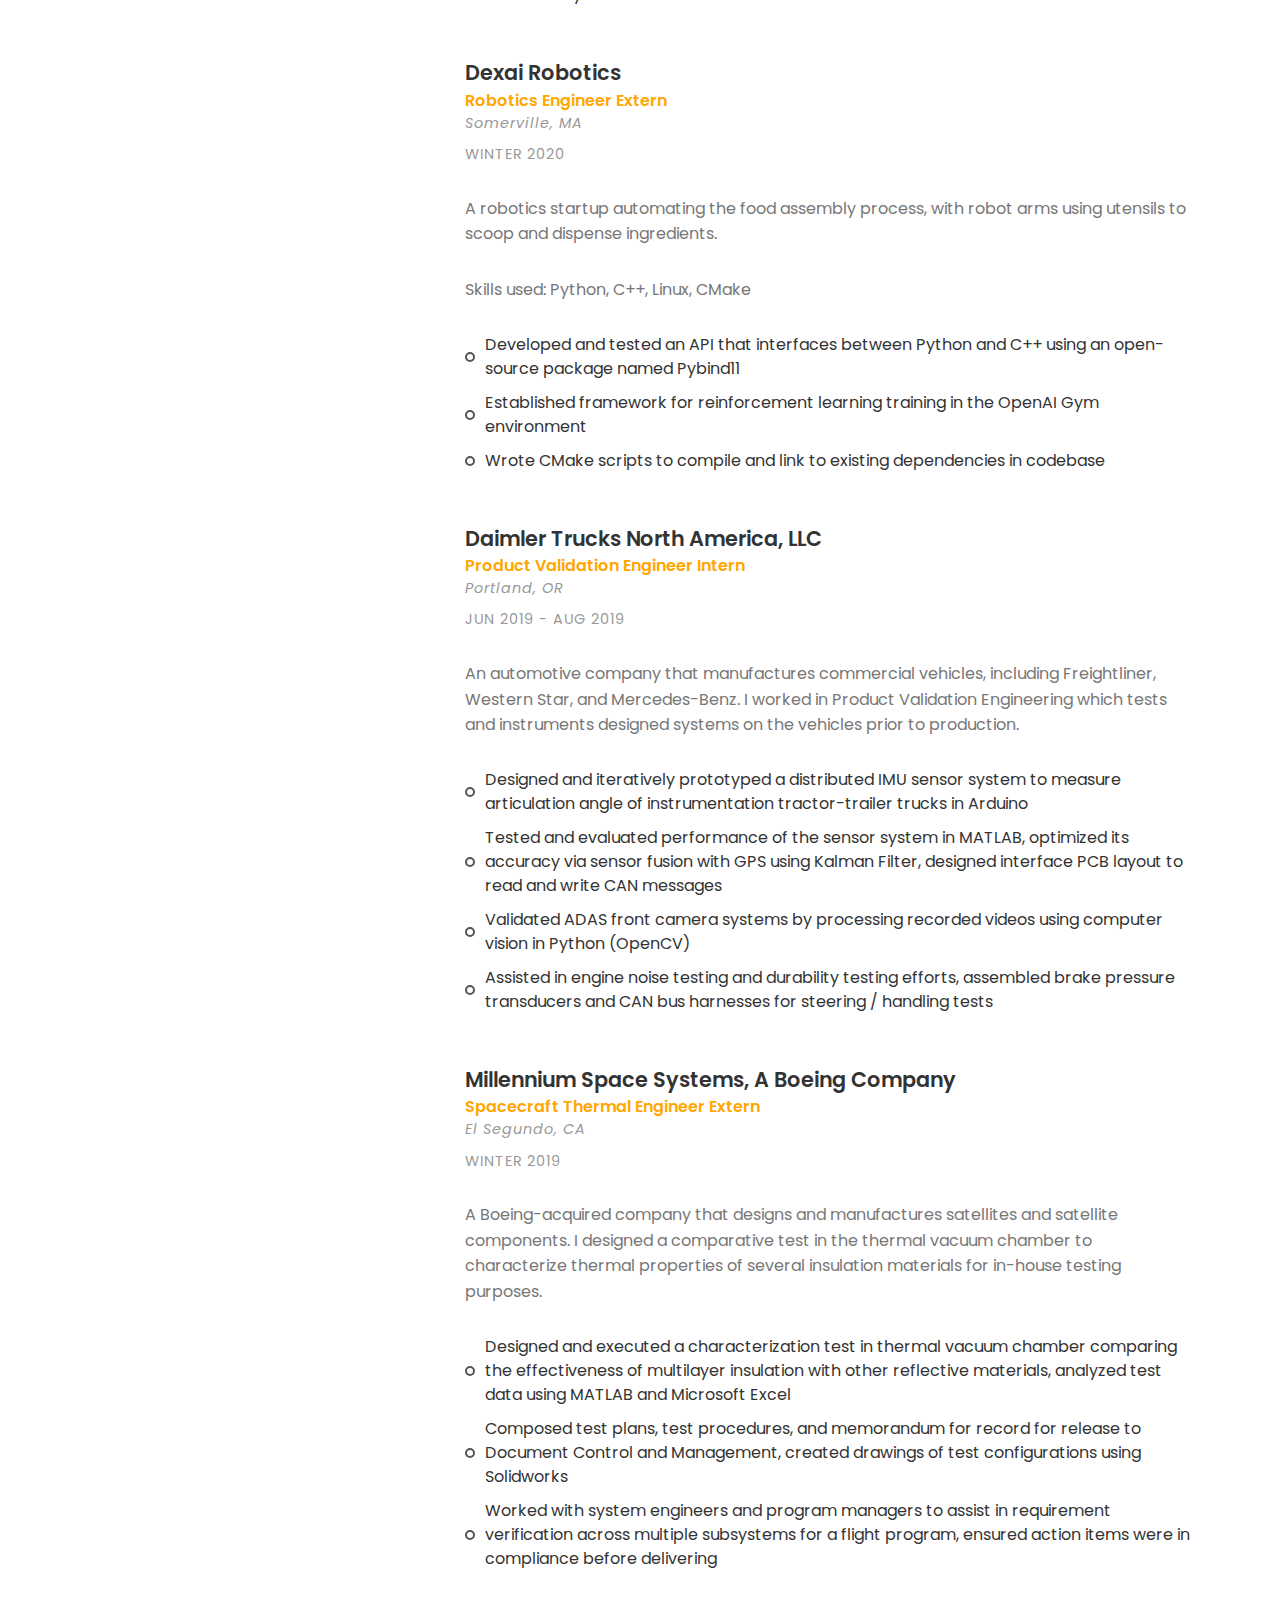
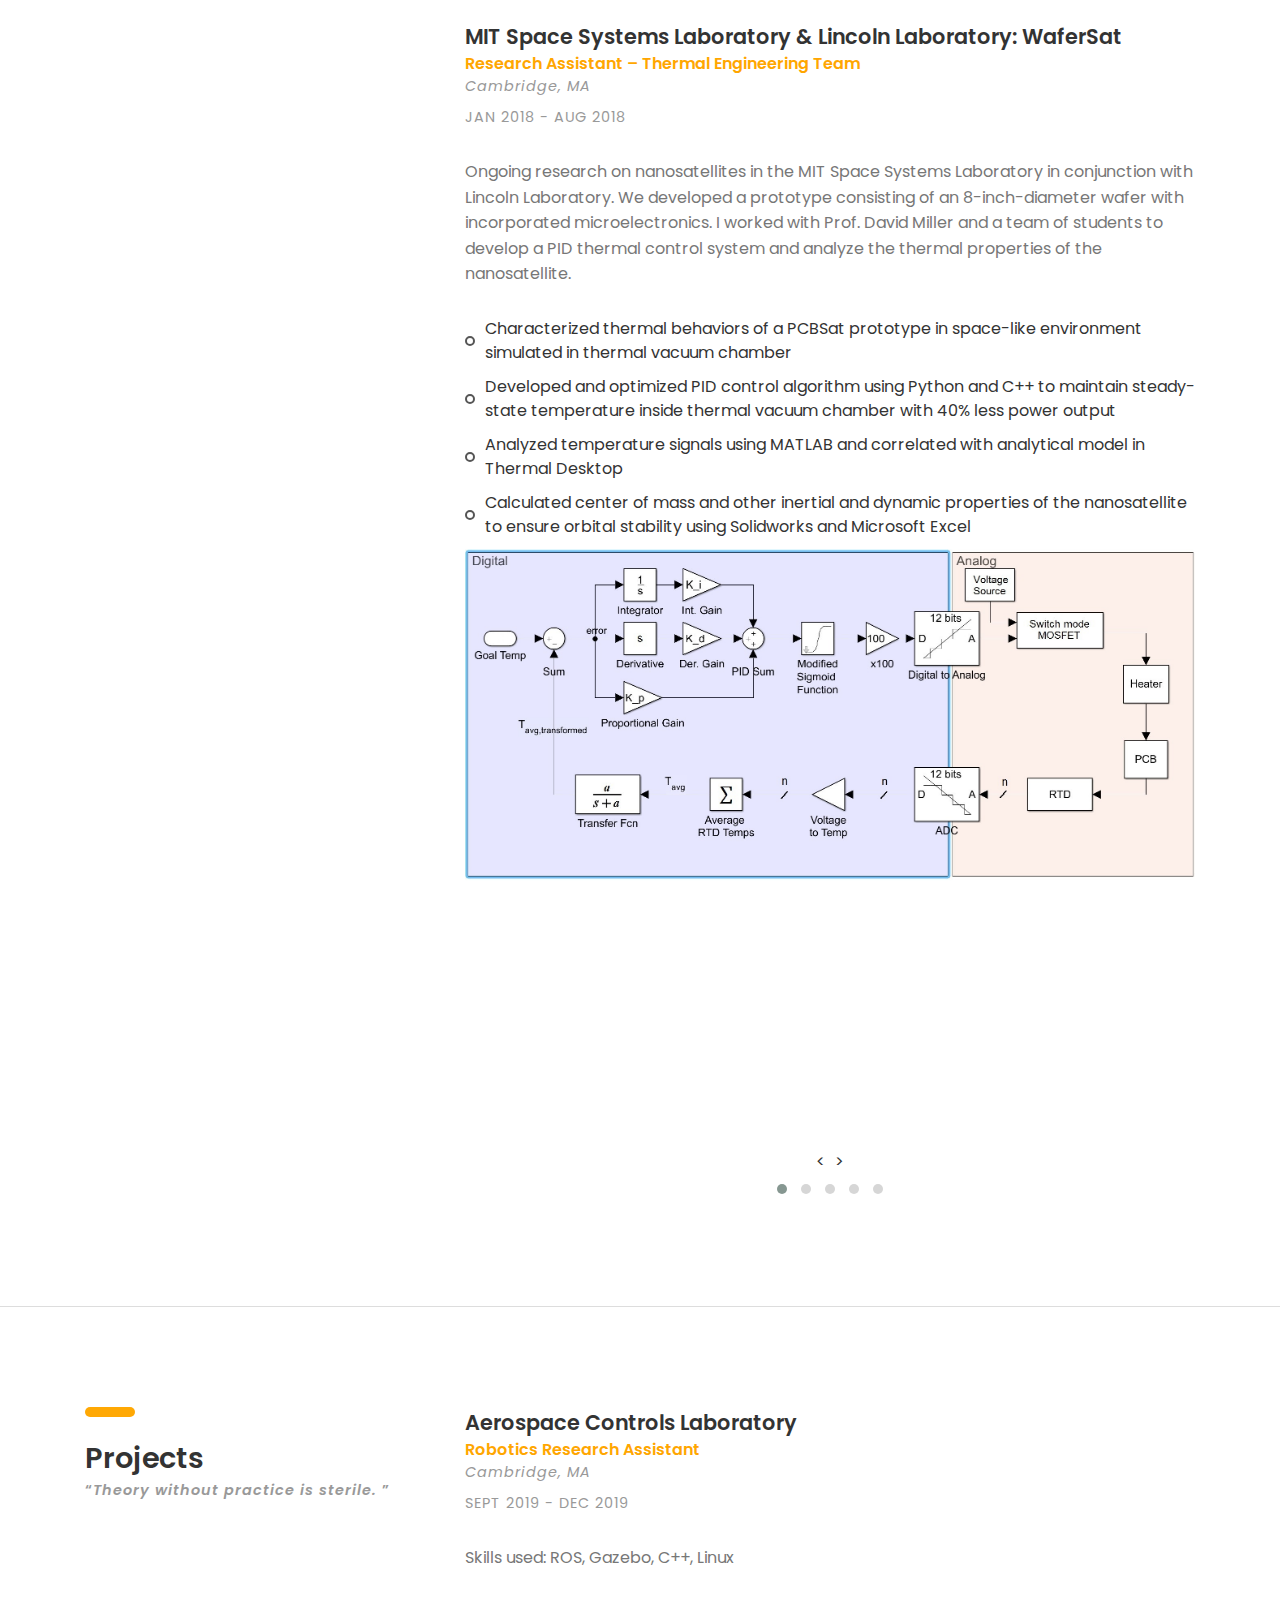
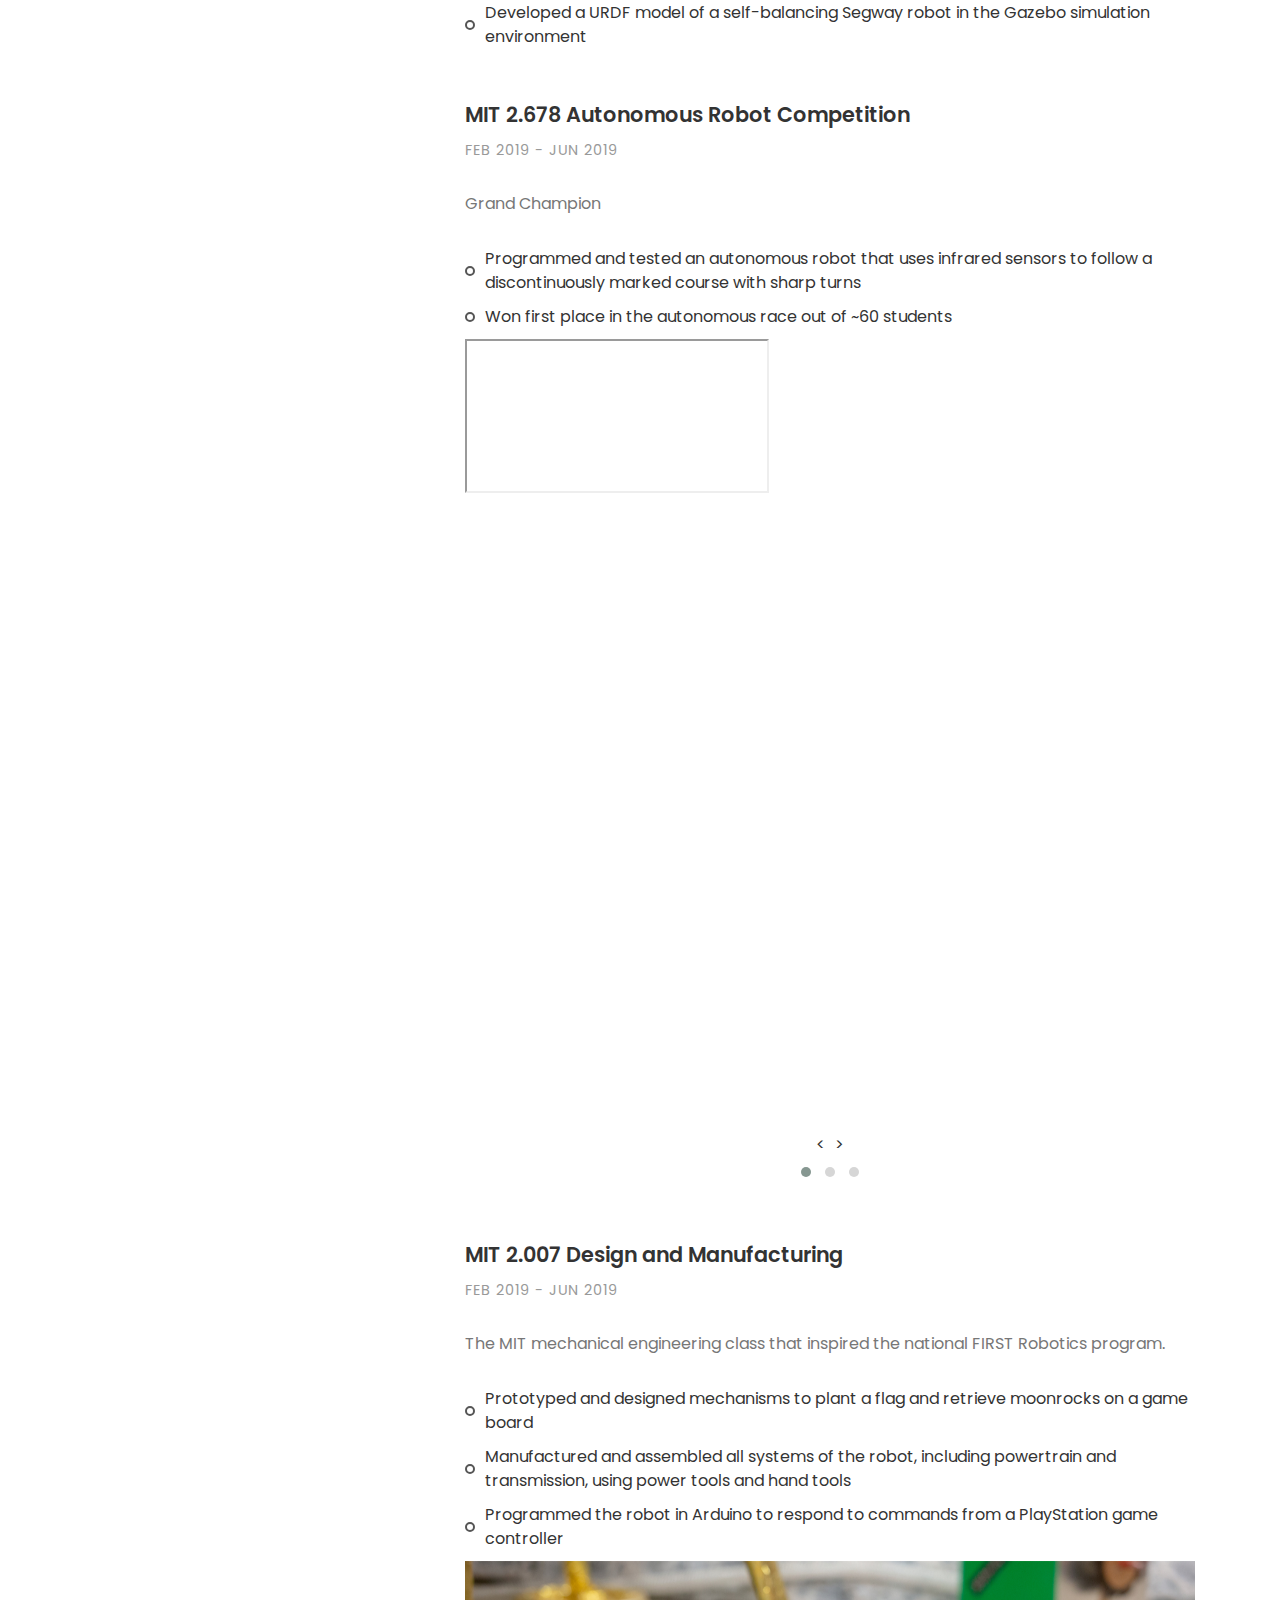
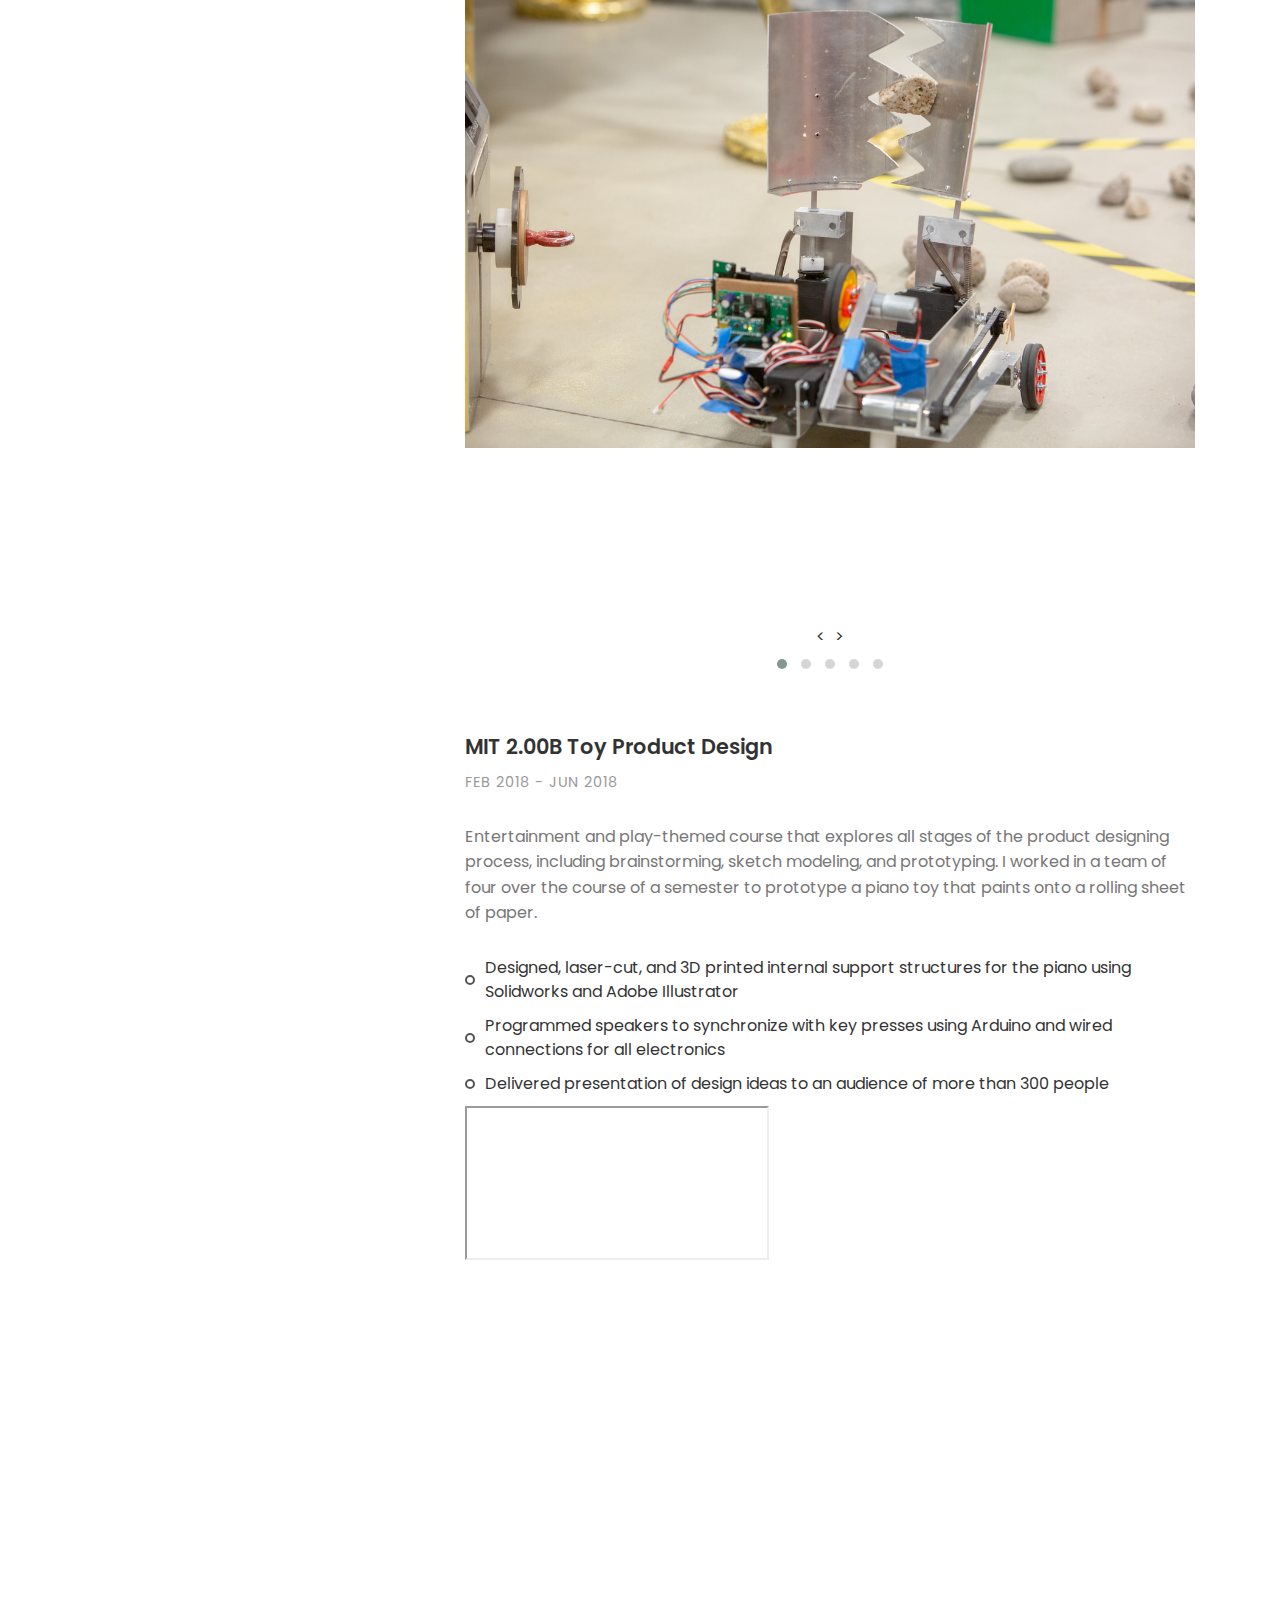
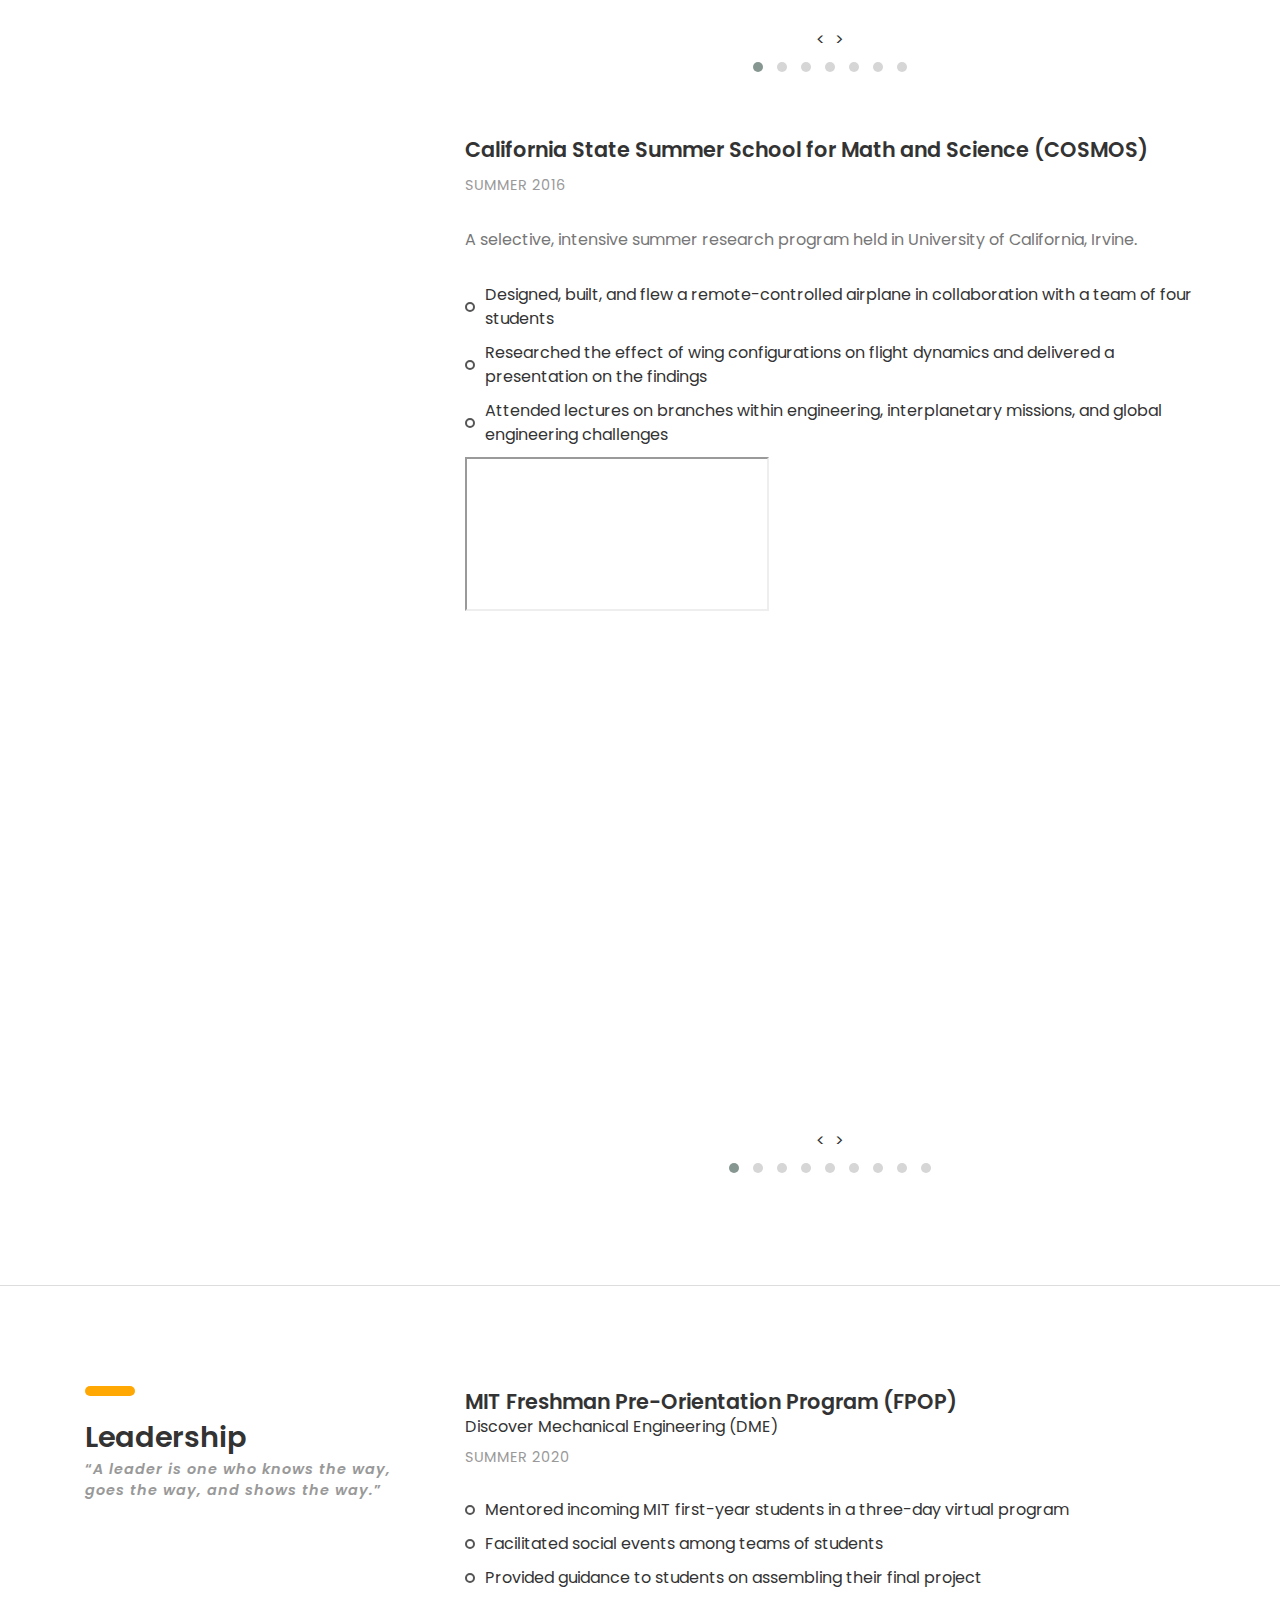
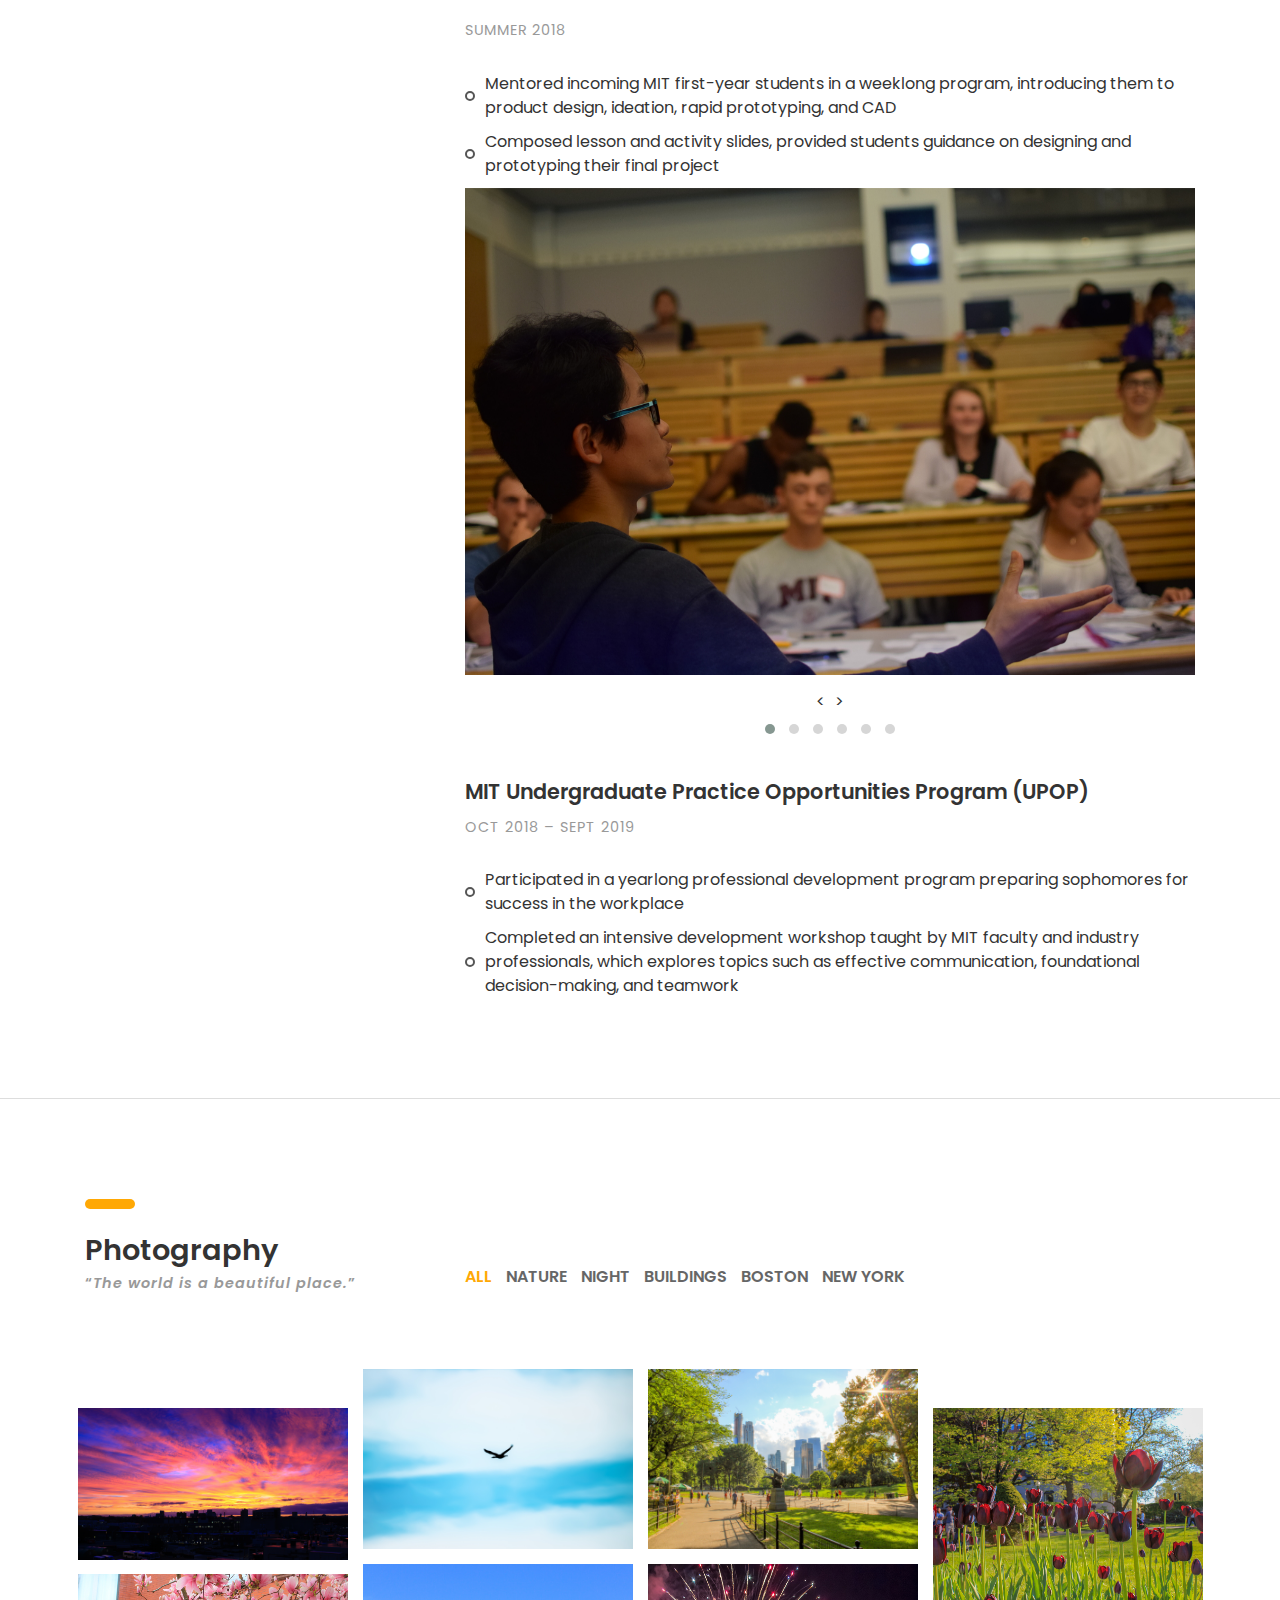
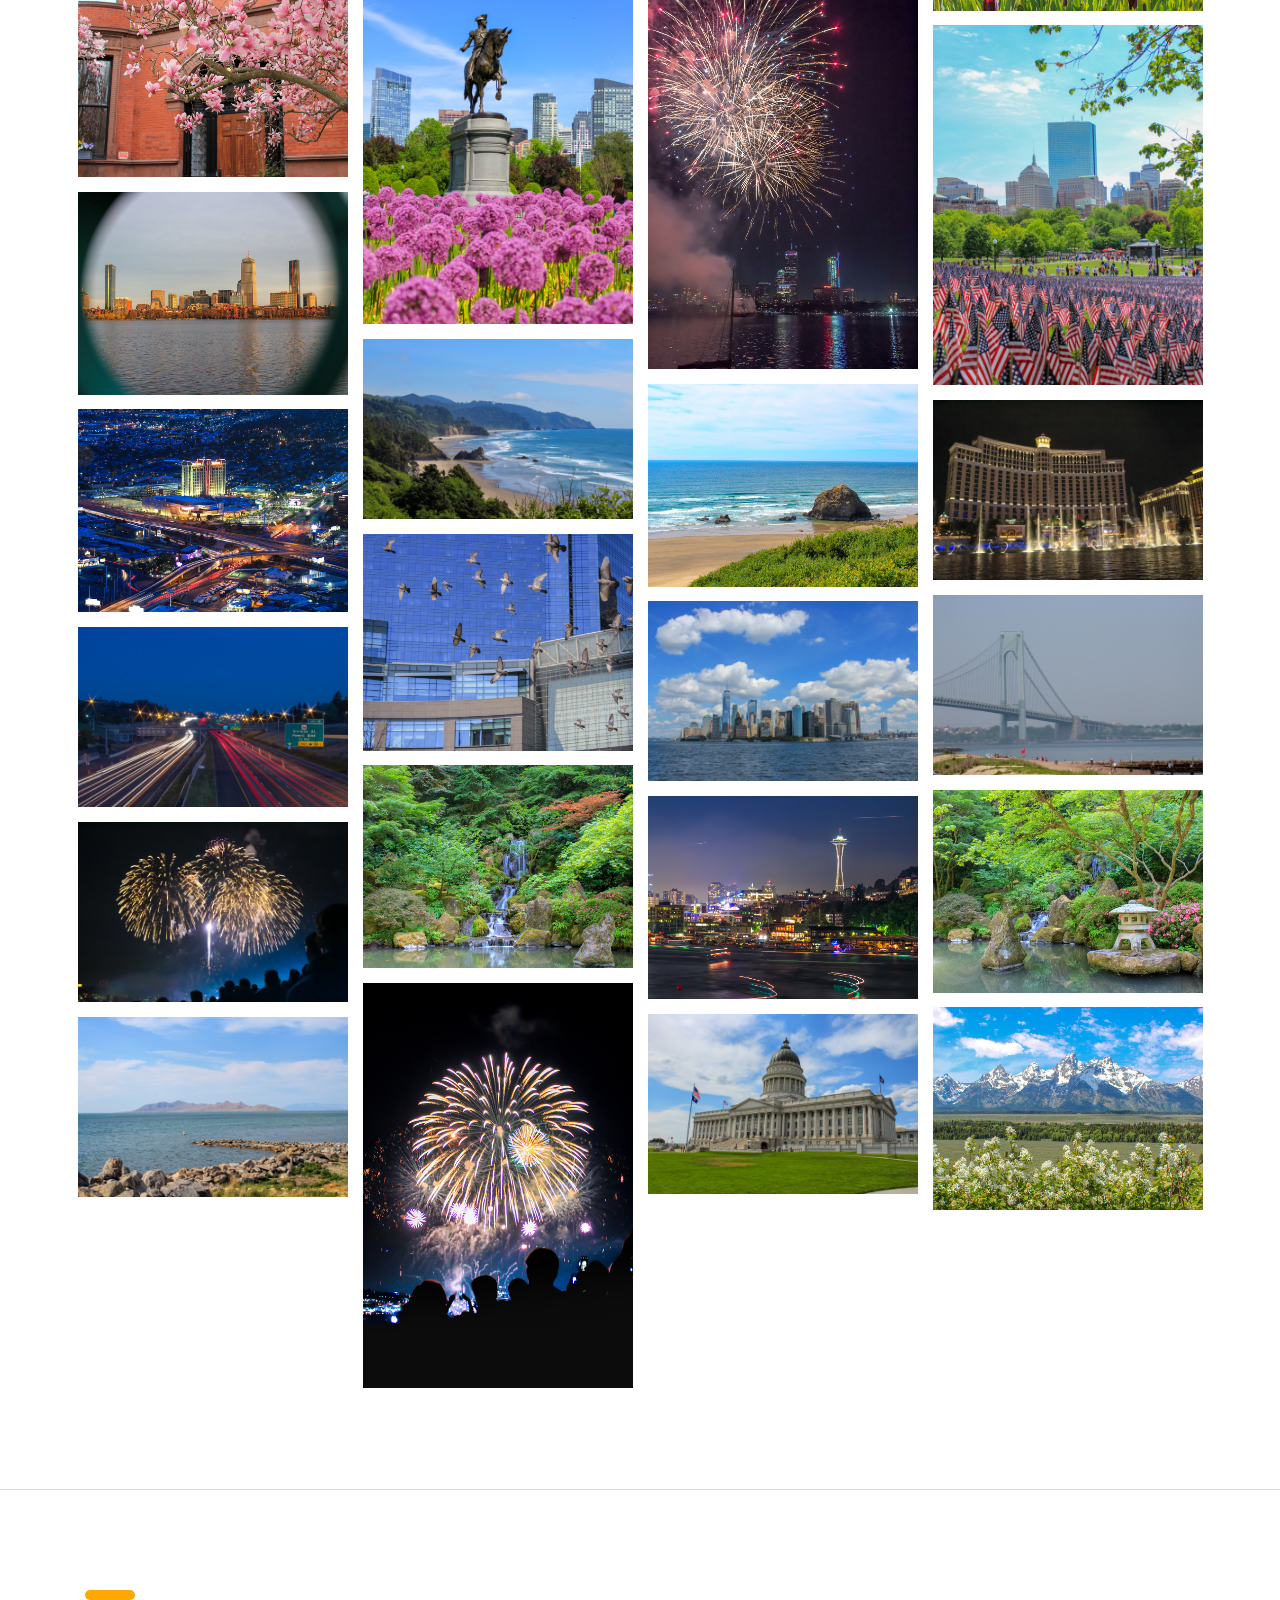
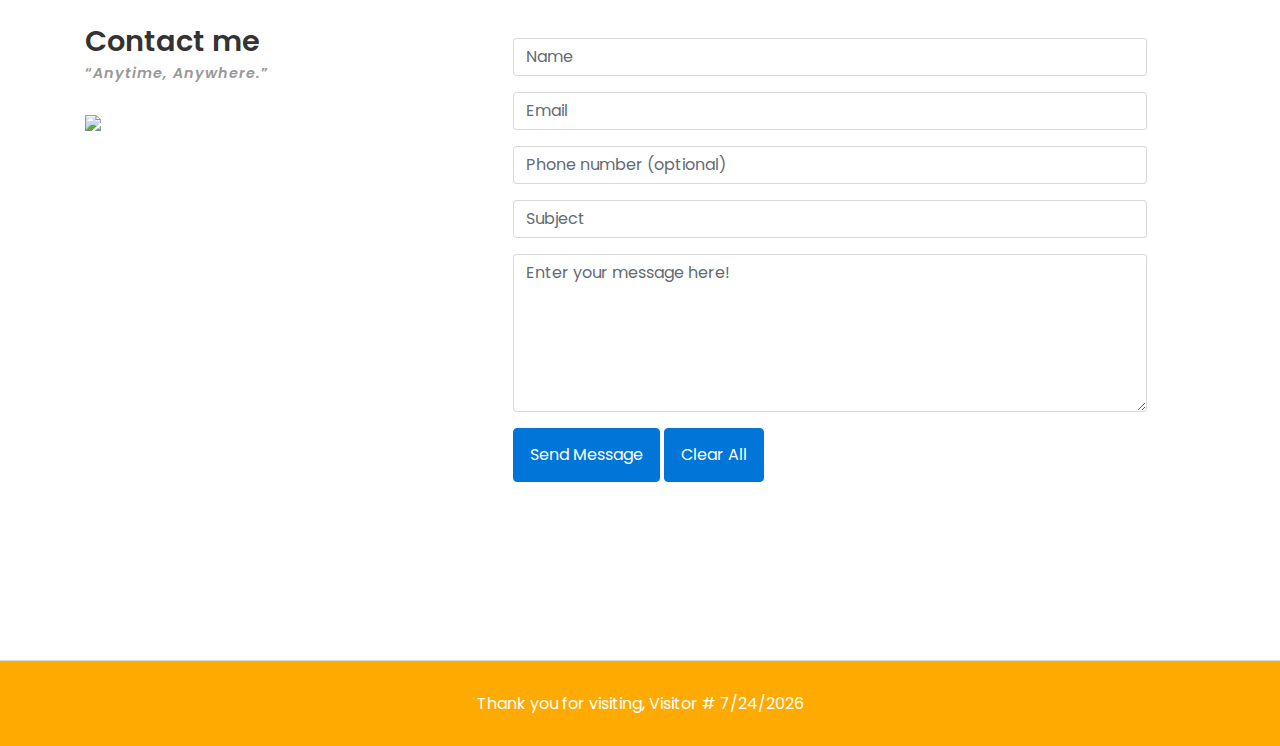
==== commit 0052aa9c: "mobile version compatible" ====
--- a/index.html
+++ b/index.html
@@ -112,13 +112,13 @@
     <section id="about-section" class="about-section section">
         <div class="container">
             <div class="row">
-                <div class="col-sm-12 col-md-3">
+                <div class="col-sm-12 col-md-4">
                     <div class="heading">
                         <h3><b>About me</b></h3>
                     </div>
                 </div>
                 <!-- col-sm-3 -->
-                <div class="col-sm-12 col-md-9">
+                <div class="col-sm-12 col-md-8">
                     <p class="margin-b-50" style="color: black; line-height: 1.75em">
                         <strong>Hello! </strong>I am George Chen, a mechanical engineering undergrad from Massachusetts Institute of Technology.
                     </p>
@@ -139,7 +139,7 @@
     <section id="education-section" class="education-section section">
         <div class="container">
             <div class="row">
-                <div class="col-sm-12 col-md-3">
+                <div class="col-sm-12 col-md-4">
                     <div class="heading">
                         <h3><b>Education</b></h3>
                         <h6 class="font-lite-black"><b><q><i>Knowledge is power. </i></q></b></h6>
@@ -147,7 +147,7 @@
                 </div>
                 <!-- col-sm-3 -->
 
-                <div class="col-sm-12 col-md-9">
+                <div class="col-sm-12 col-md-8">
 
                     <!-- <div class="education-wrapper"> -->
 
@@ -231,7 +231,7 @@
     <section id="experience-section" class="experience-section section">
         <div class="container">
             <div class="row">
-                <div class="col-sm-12 col-md-3">
+                <div class="col-sm-12 col-md-4">
                     <div class="heading">
                         <h3><b>Work <br />Experience</b></h3>
                         <h6 class="font-lite-black"><b><q><i>Every practice is a learning process. </i></q></b></h6>
@@ -239,7 +239,7 @@
                 </div>
                 <!-- col-sm-3 -->
 
-                <div class="col-sm-12 col-md-9">
+                <div class="col-sm-12 col-md-8">
 
                     <div class="education experience margin-b-50">
                         <h4><b>Waymo (formerly Google's Self-Driving Car Project)</b></h4>
@@ -337,7 +337,7 @@
     <section id="projects-section" class="experience-section section">
         <div class="container">
             <div class="row">
-                <div class="col-sm-12 col-md-3">
+                <div class="col-sm-12 col-md-4">
                     <div class="heading">
                         <h3><b>Projects</b></h3>
                         <h6 class="font-lite-black"><b><q><i>Theory without practice is sterile. </i></q></b></h6>
@@ -346,7 +346,7 @@
                 </div>
                 <!-- col-sm-3 -->
 
-                <div class="col-sm-12 col-md-9">
+                <div class="col-sm-12 col-md-8">
                     <div class="education experience margin-b-50">
                         <h4><b>Aerospace Controls Laboratory</b></h4>
                         <h5 class="font-yellow"><b>Robotics Research Assistant</b></h5>
@@ -464,7 +464,7 @@
     <section id="leadership-section" class="experience-section section">
         <div class="container">
             <div class="row">
-                <div class="col-sm-12 col-md-3">
+                <div class="col-sm-12 col-md-4">
                     <div class="heading">
                         <h3><b>Leadership</b></h3>
                         <h6 class="font-lite-black"><b><q><i>A leader is one who knows the way, goes the way, and shows
@@ -473,7 +473,7 @@
                 </div>
                 <!-- col-sm-3 -->
 
-                <div class="col-sm-12 col-md-9">
+                <div class="col-sm-12 col-md-8">
 
                     <div class="education experience margin-b-50">
                         <h4><b>MIT Freshman Pre-Orientation Program (FPOP) </b></h4>
@@ -530,7 +530,7 @@
     <section id="photography-section" class="portfolio-section section">
         <div class="container">
             <div class="row">
-                <div class="col-sm-12 col-md-3">
+                <div class="col-sm-12 col-md-4">
                     <div class="heading">
                         <h3><b>Photography</b></h3>
                         <h6 class="font-lite-black"><b><q><i>The world is a beautiful place.</i></q></b></h6>
@@ -538,7 +538,7 @@
                 </div>
                 <!-- col-sm-3 -->
 
-                <div class="col-sm-12 col-md-9">
+                <div class="col-sm-12 col-md-8">
                     <div class="portfolioFilter clearfix margin-b-80">
                         <a href="#" data-filter="*" class="current"><b>ALL</b></a>
                         <a href="#" data-filter=".nature"><b>NATURE</b></a>
@@ -728,7 +728,7 @@
     <section class="ftco-section contact-section section ftco-no-pb" id="contact-section">
         <div class="container">
             <div class="row justify-content-center mb-5 pb-3">
-                <div class="col-sm-12 col-md-3">
+                <div class="col-sm-12 col-md-4">
                     <div class="heading">
                         <h3><b>Contact me</b></h3>
                         <h6 class="font-lite-black"><b><q><i>Anytime, Anywhere.</i></q></b></h6>
@@ -738,7 +738,7 @@
                 </div>
                 <!-- col-sm-3 -->
                 <!-- http://web.mit.edu/wwwdev/cgiemail/user.html#template -->
-                <div class="col-sm-12 col-md-9">
+                <div class="col-sm-12 col-md-8">
                     <form action="http://web.mit.edu/bin/cgiemail/gcfchen/www/mail.txt" class="bg-light p-4 p-md-5 contact-form" method="post">
                         <!-- enctype="text/plain">-->
                         <div class="form-group">
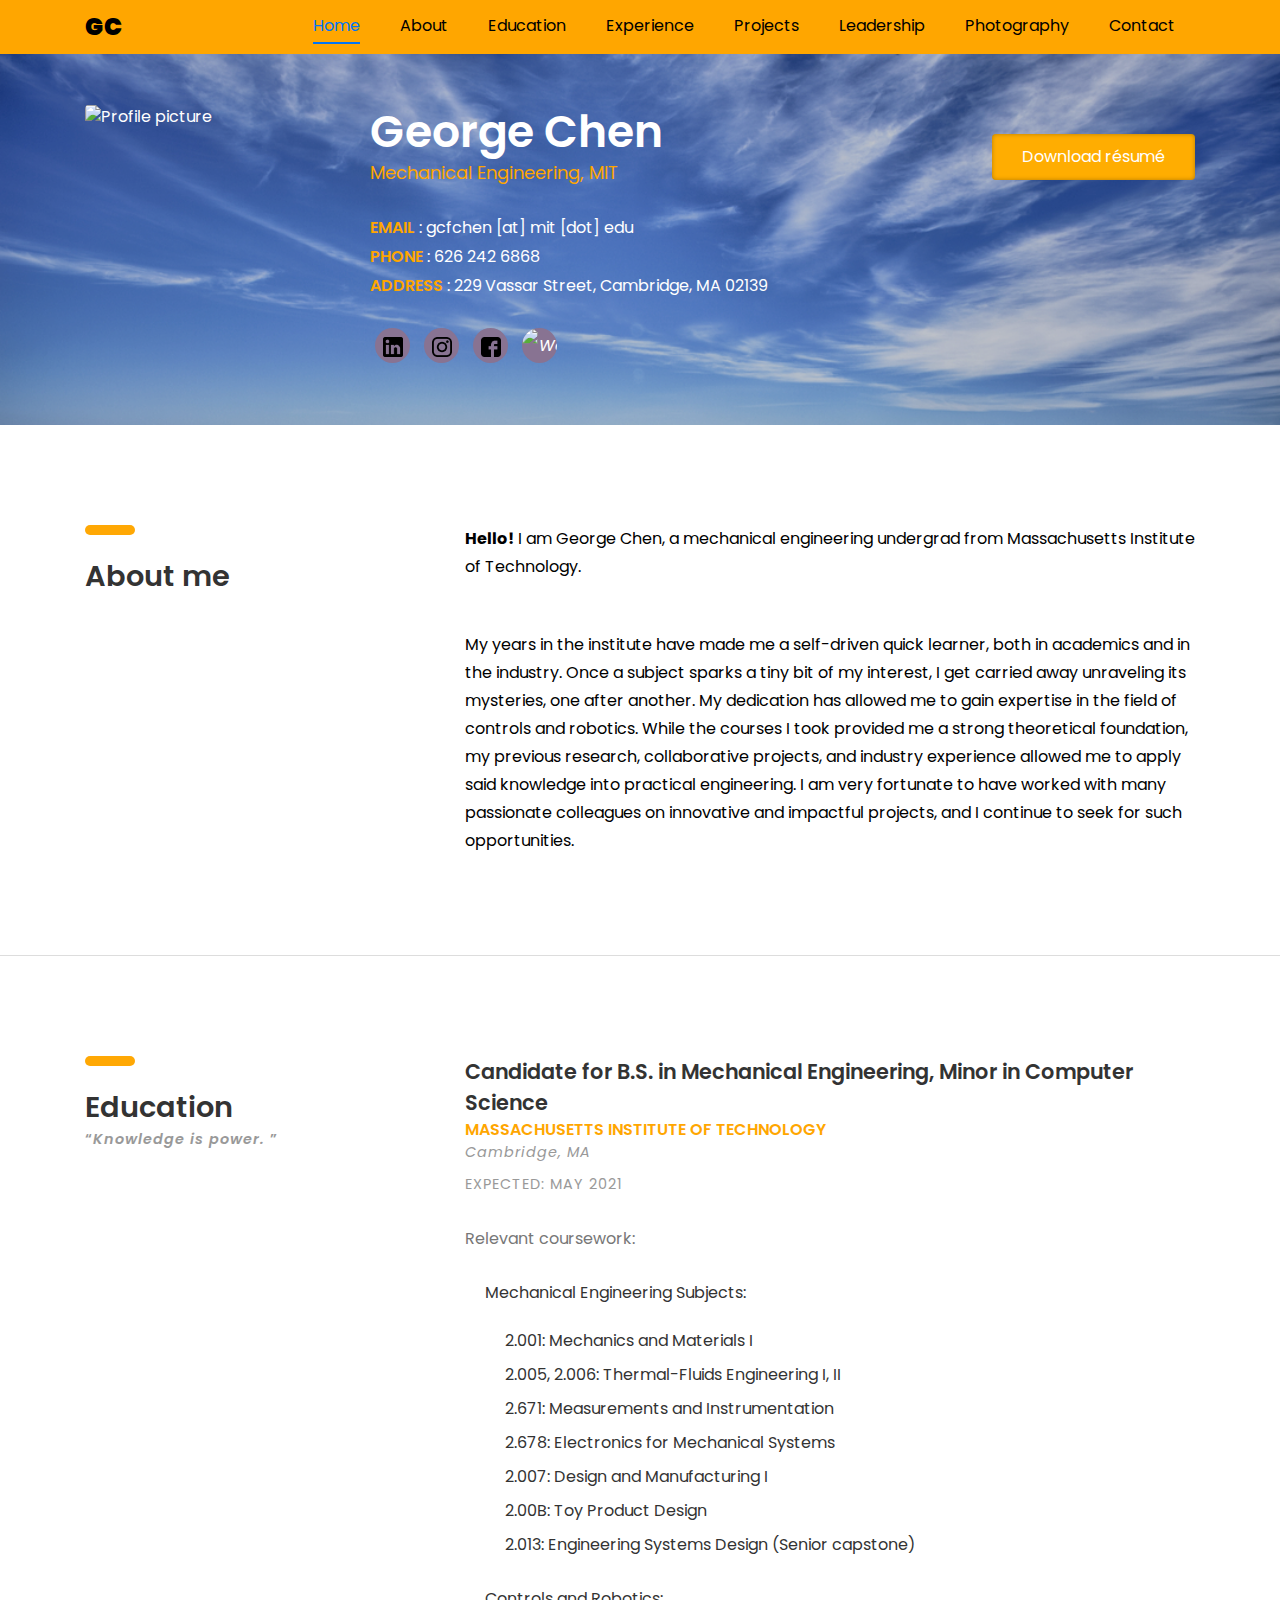
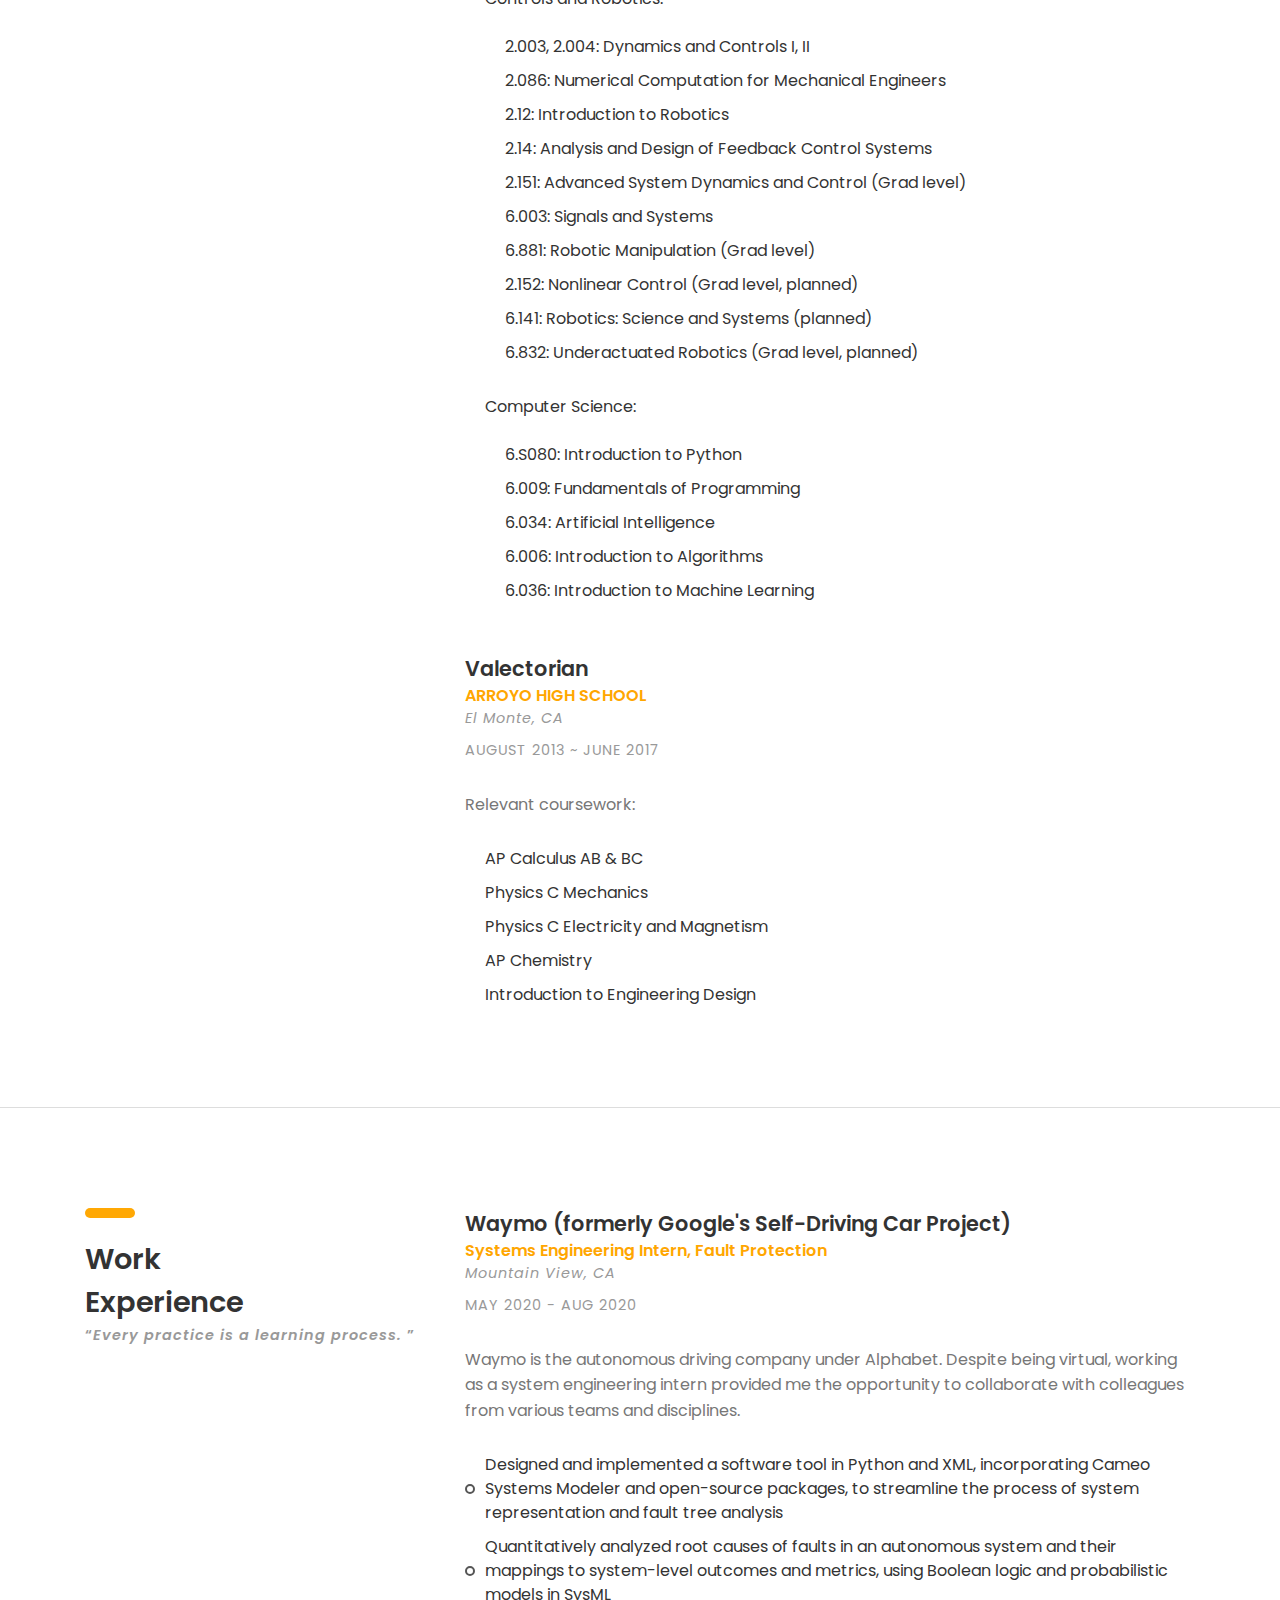
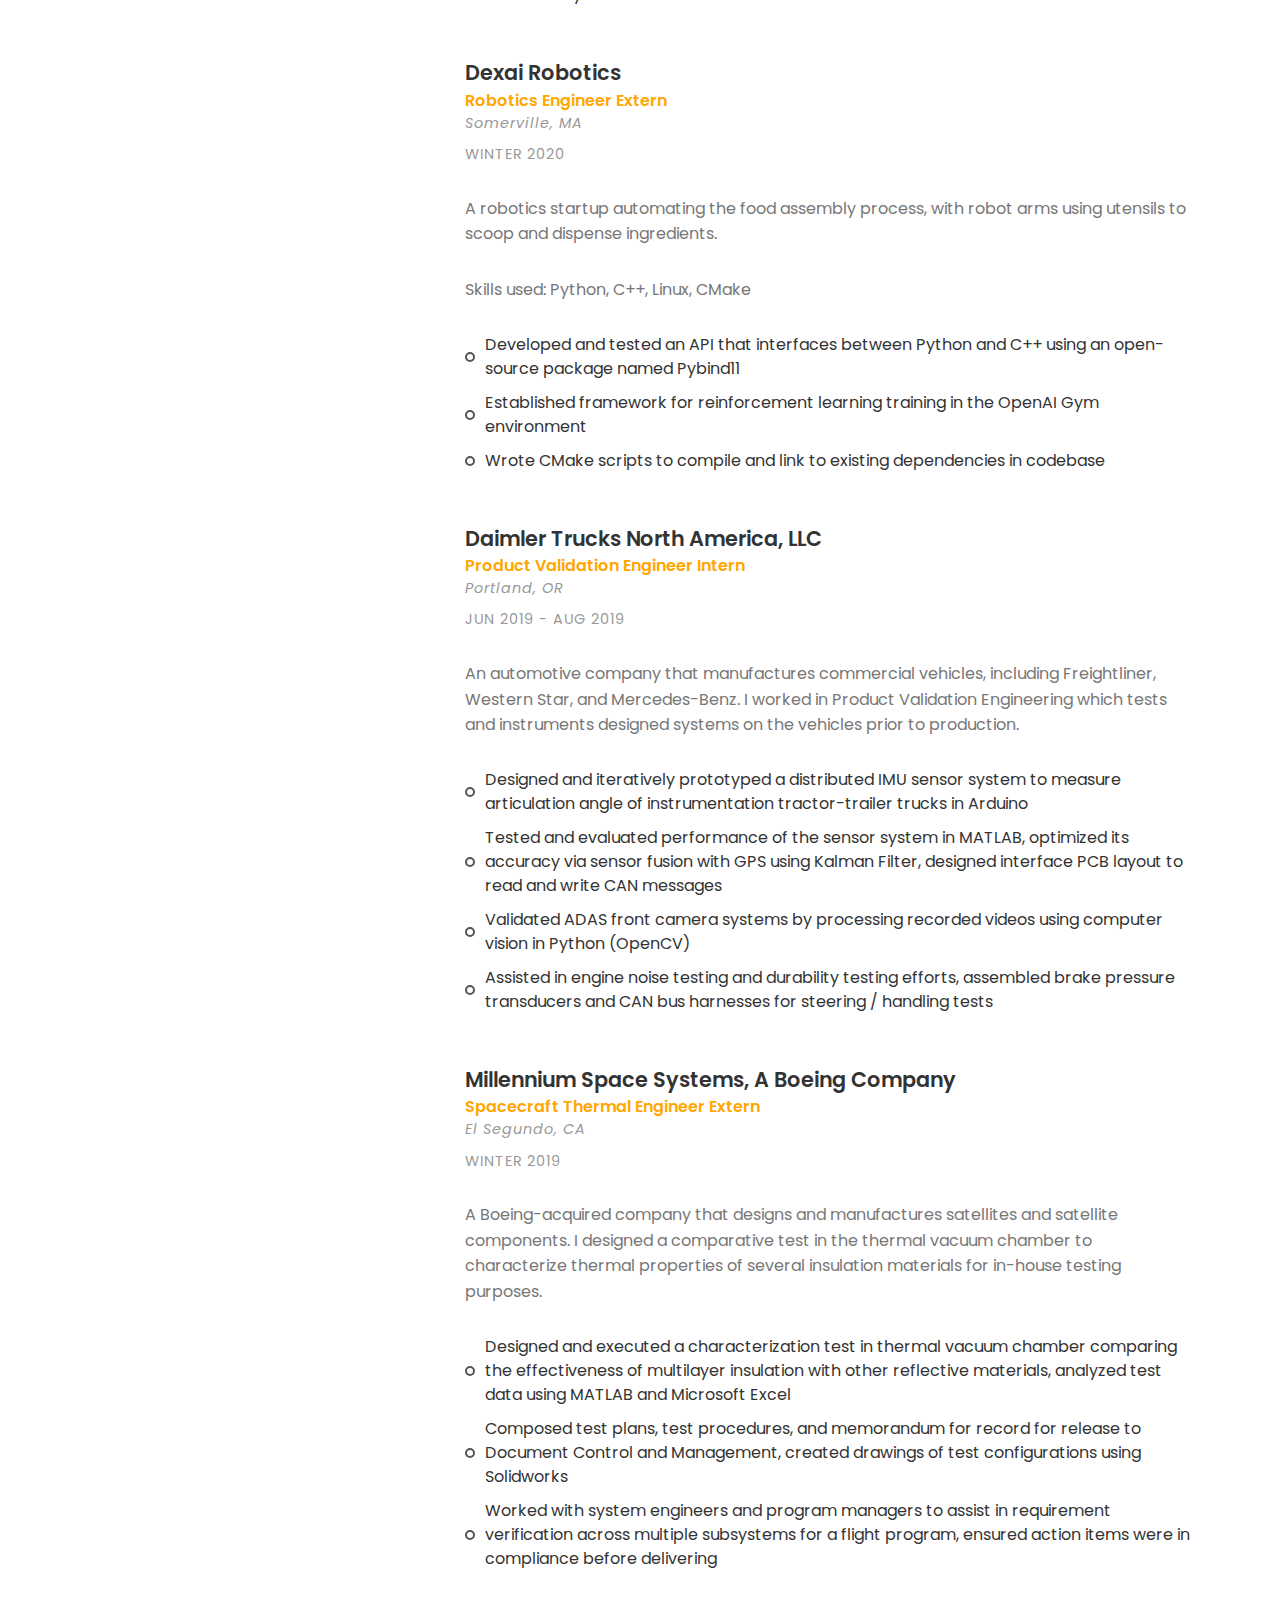
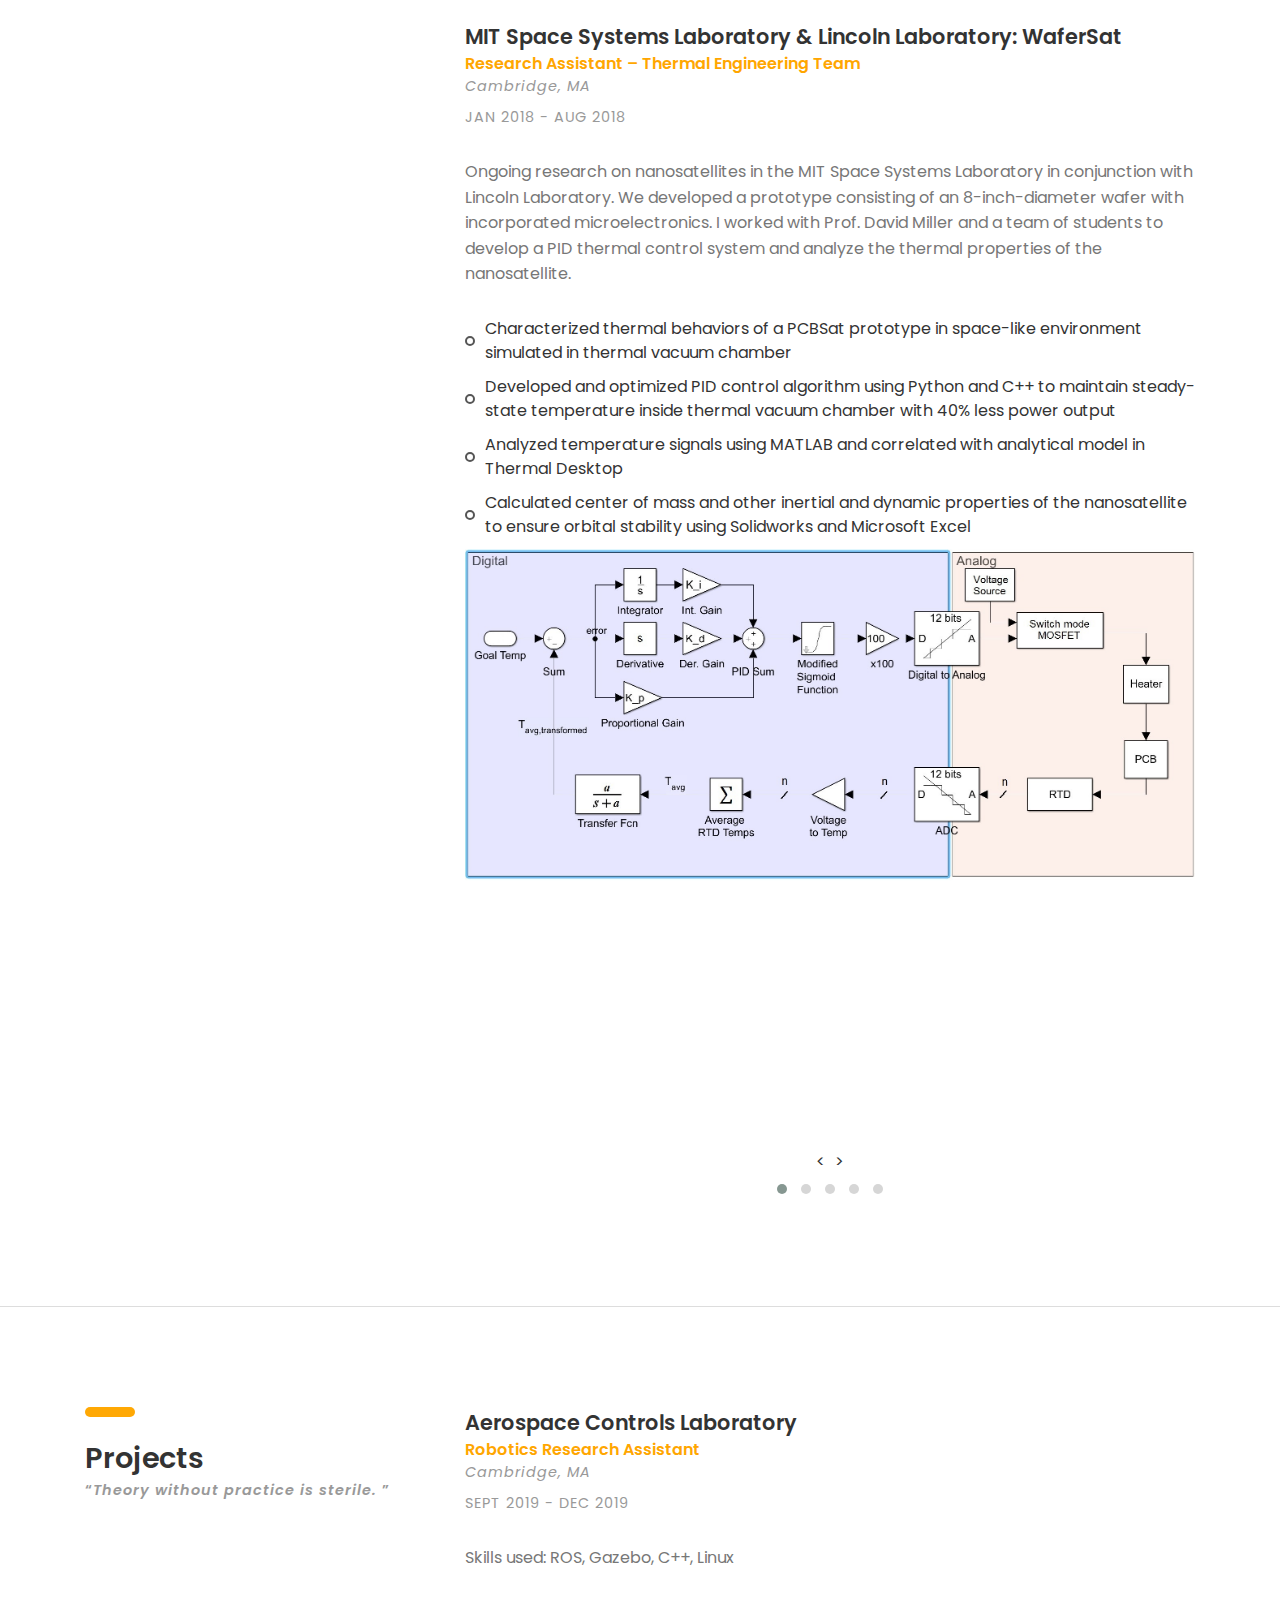
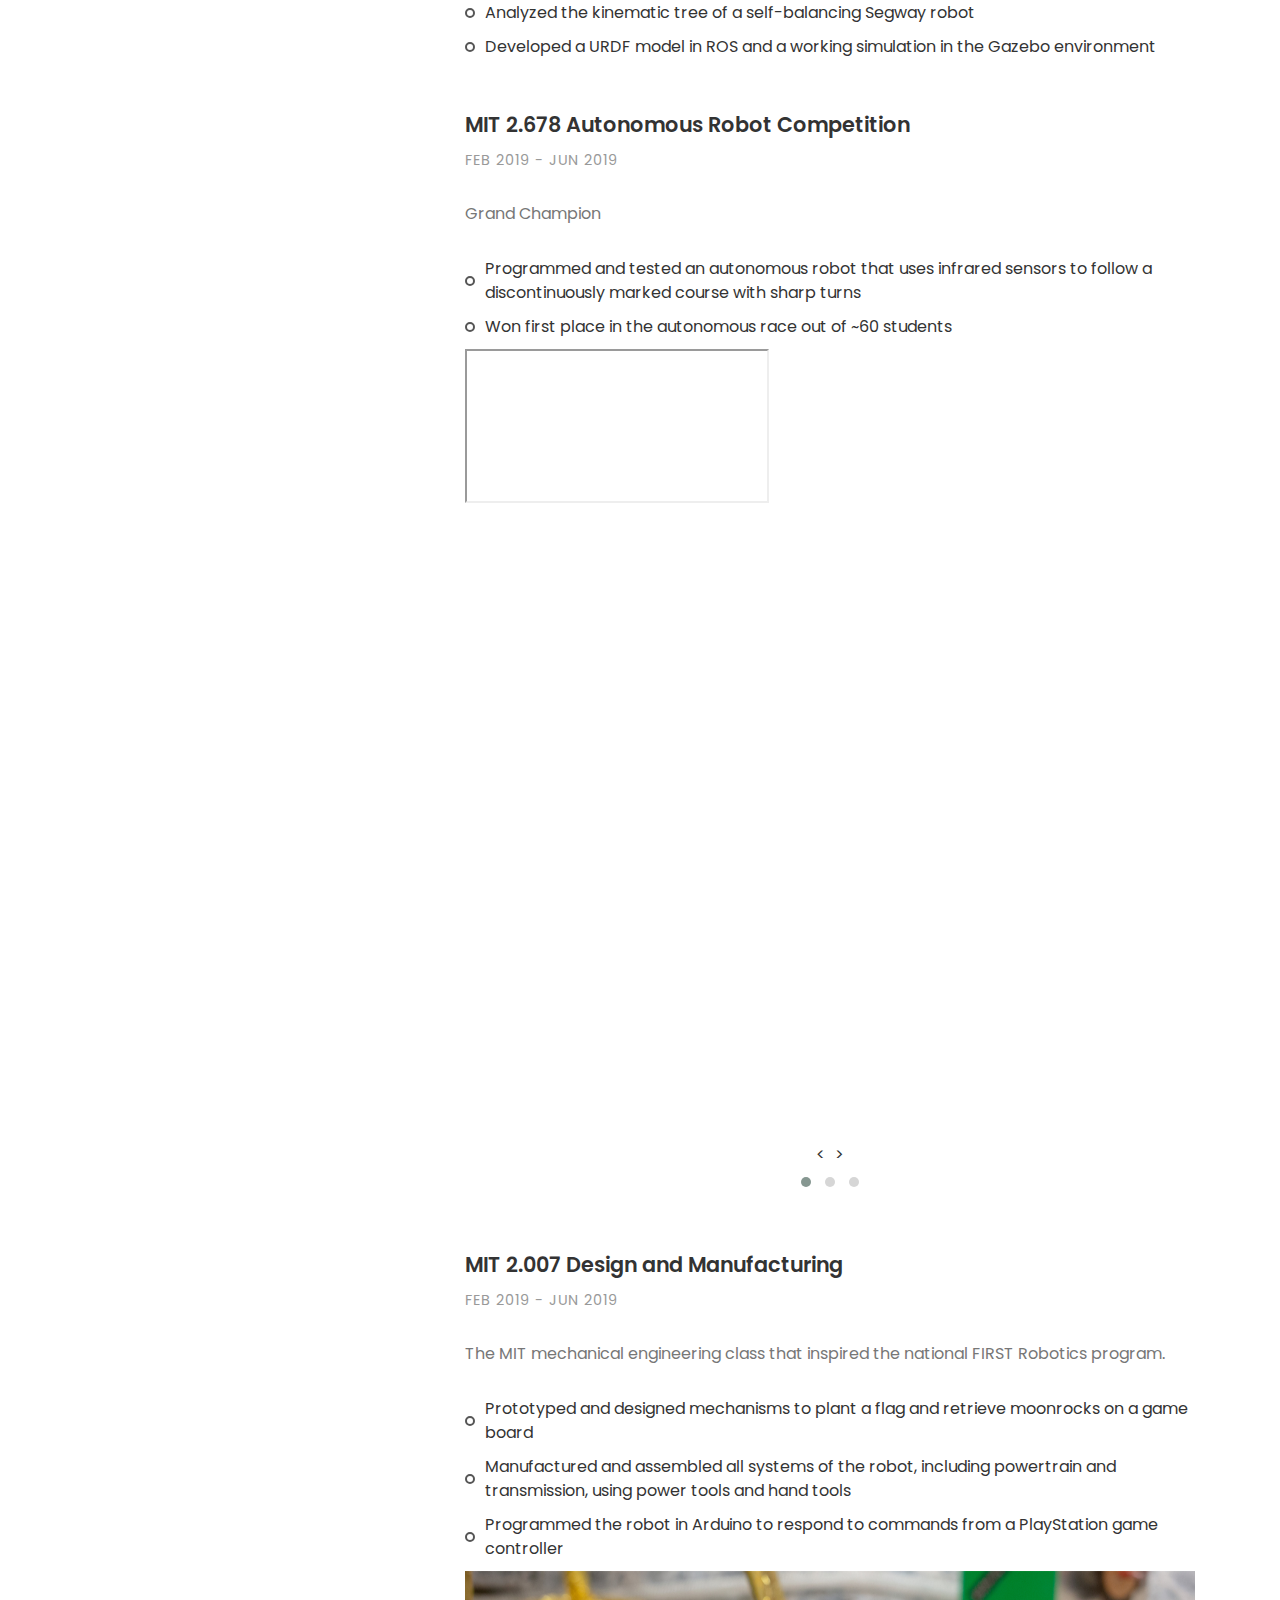
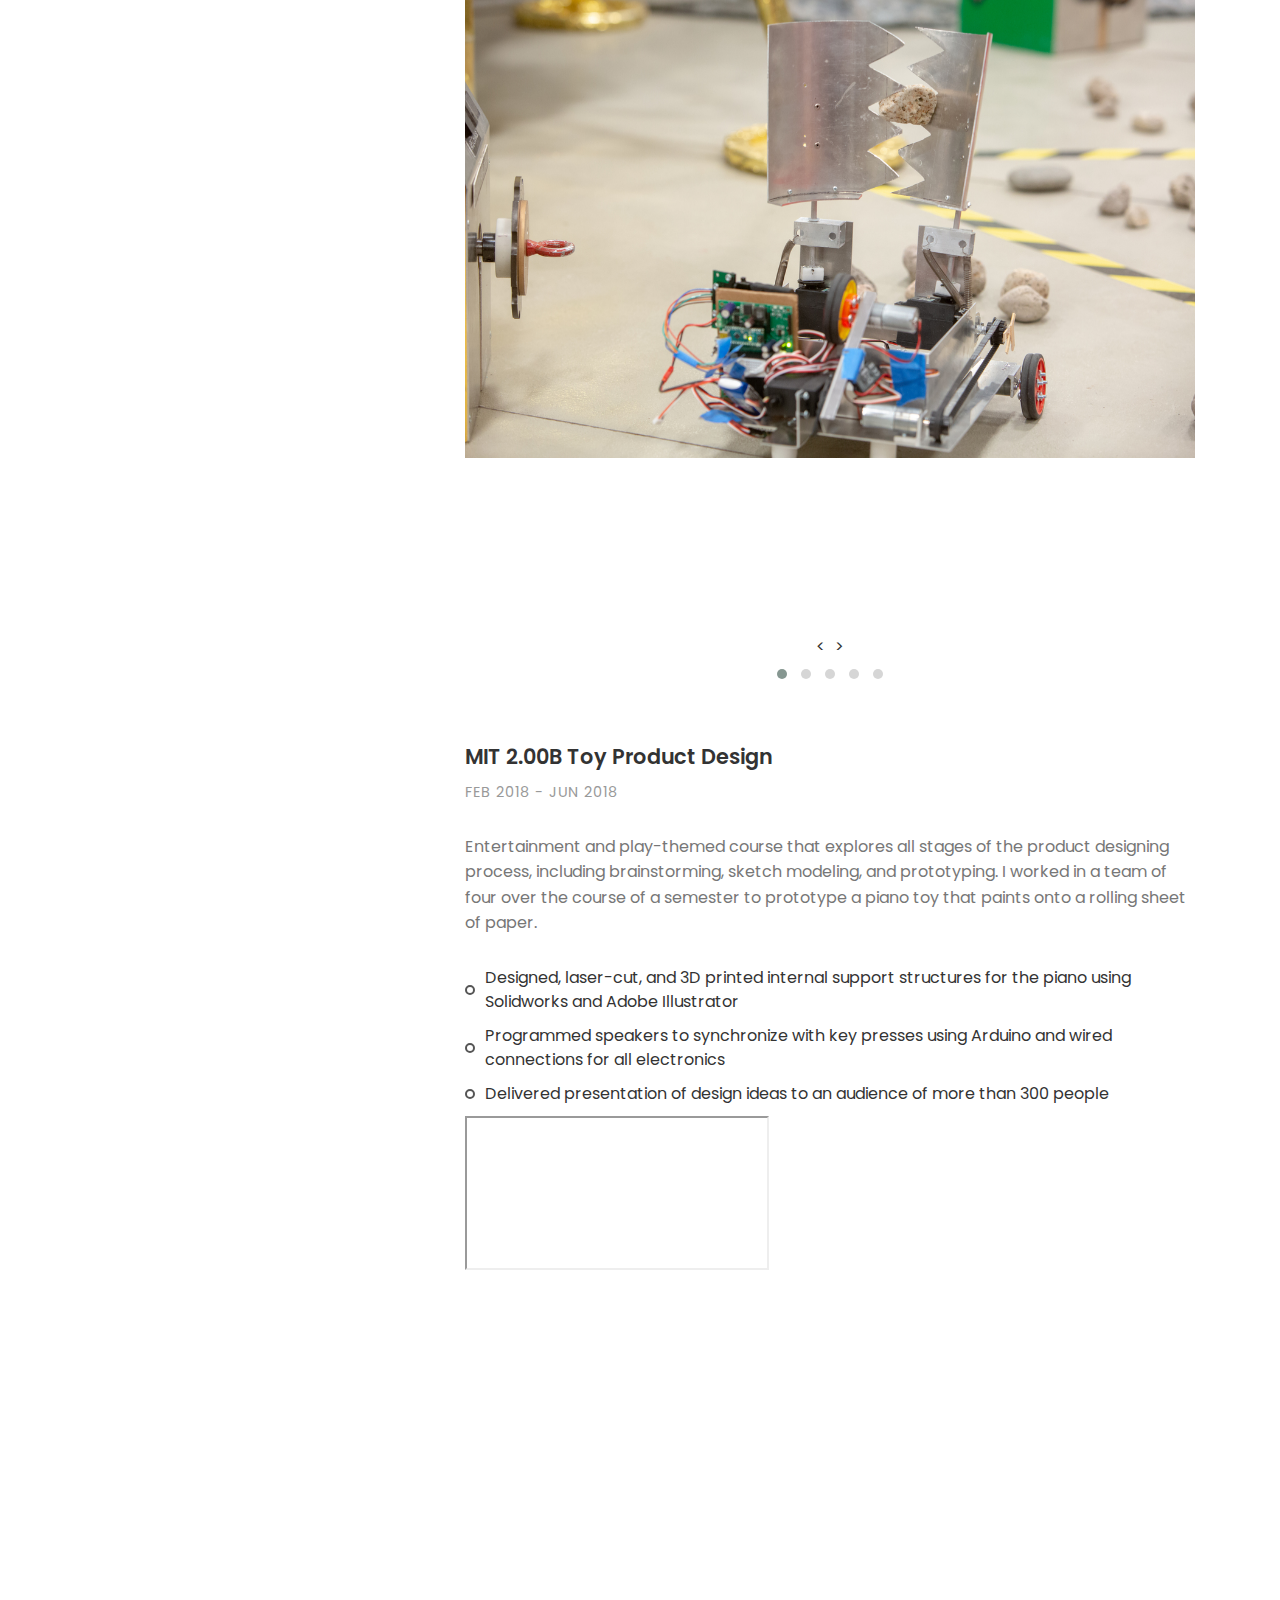
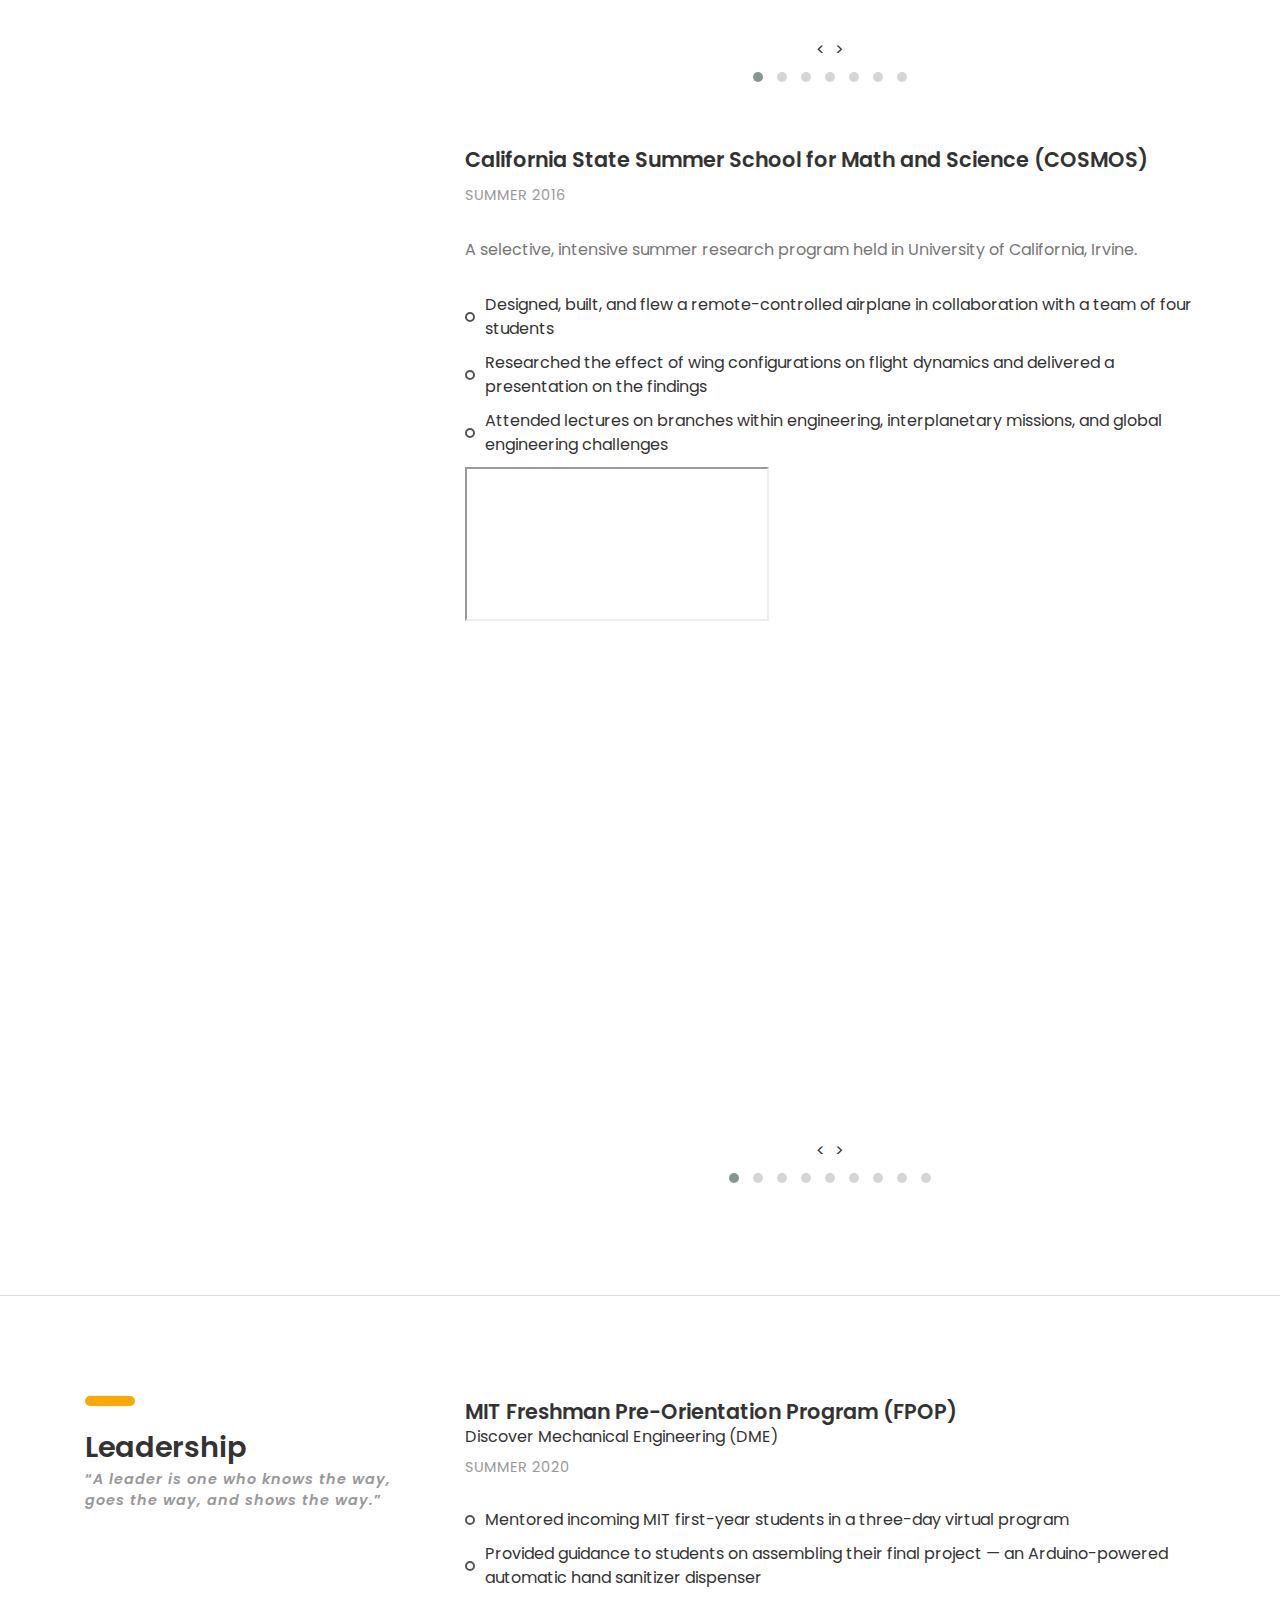
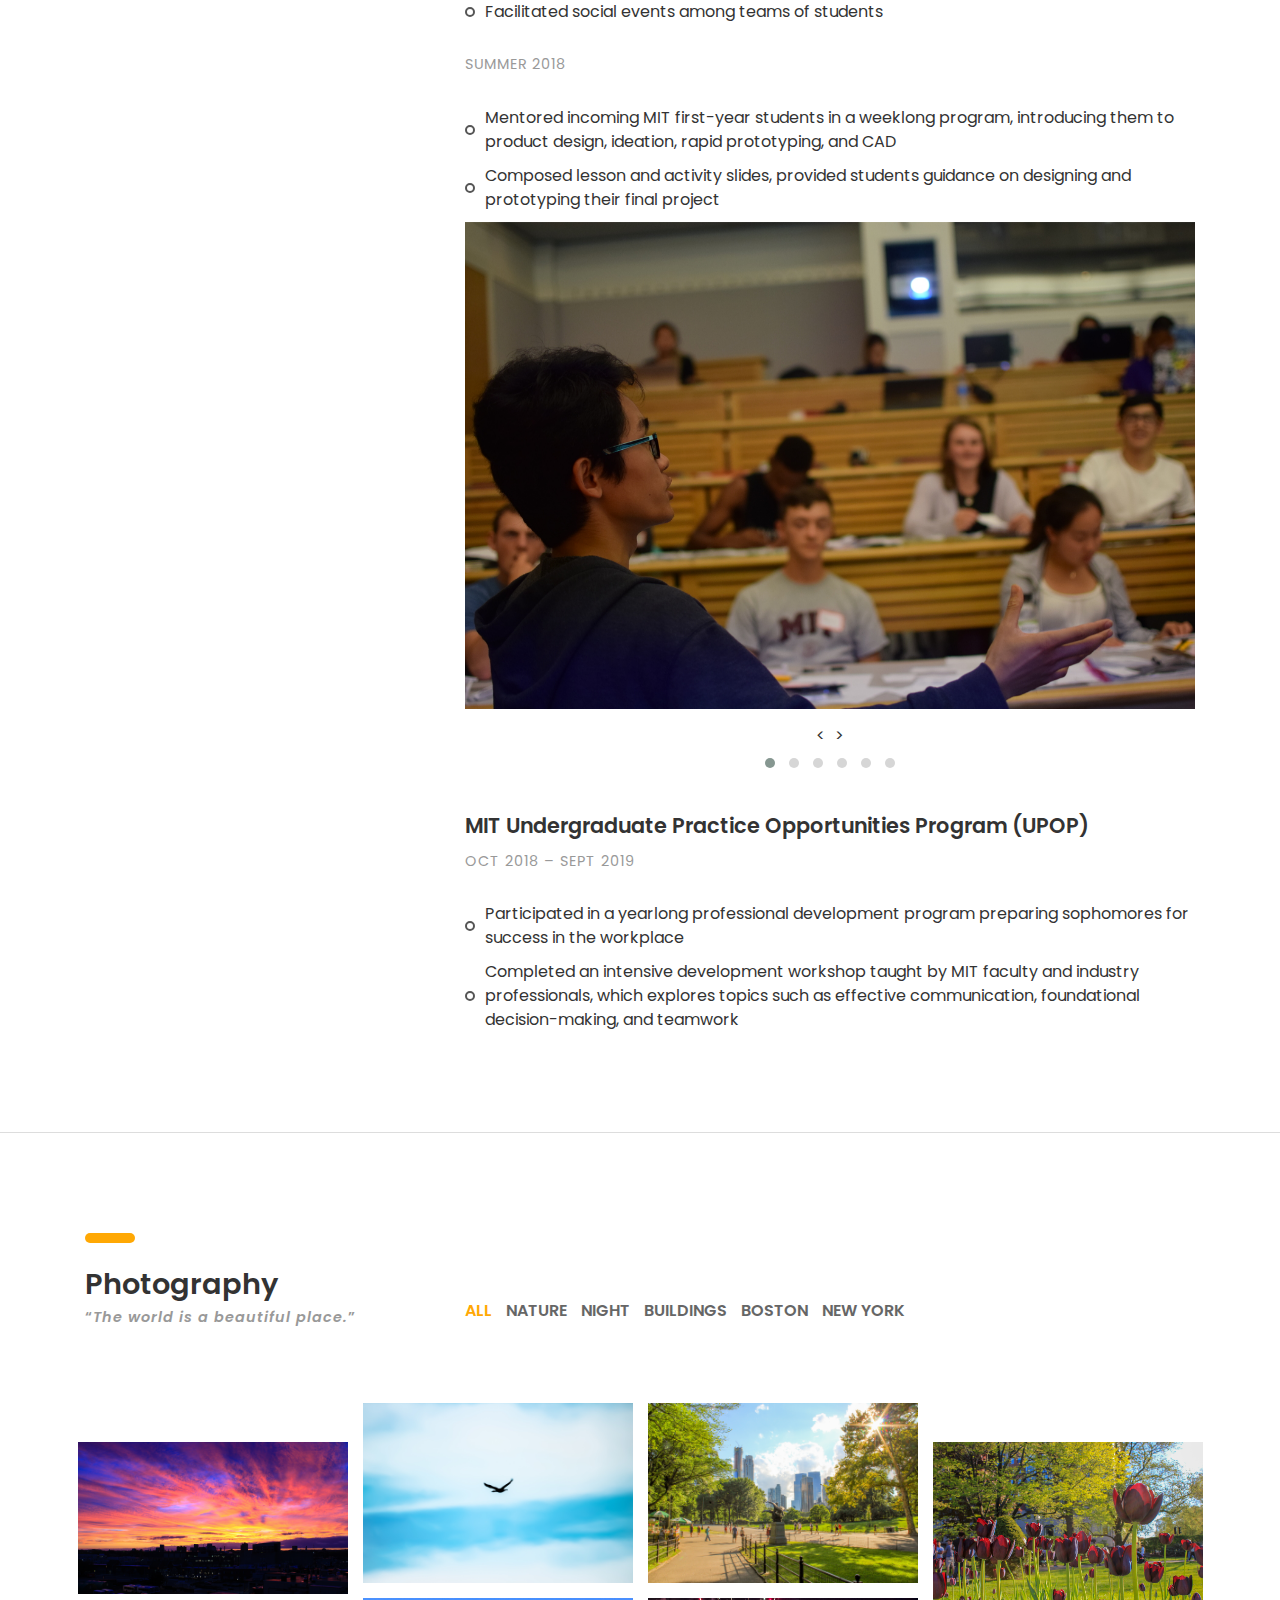
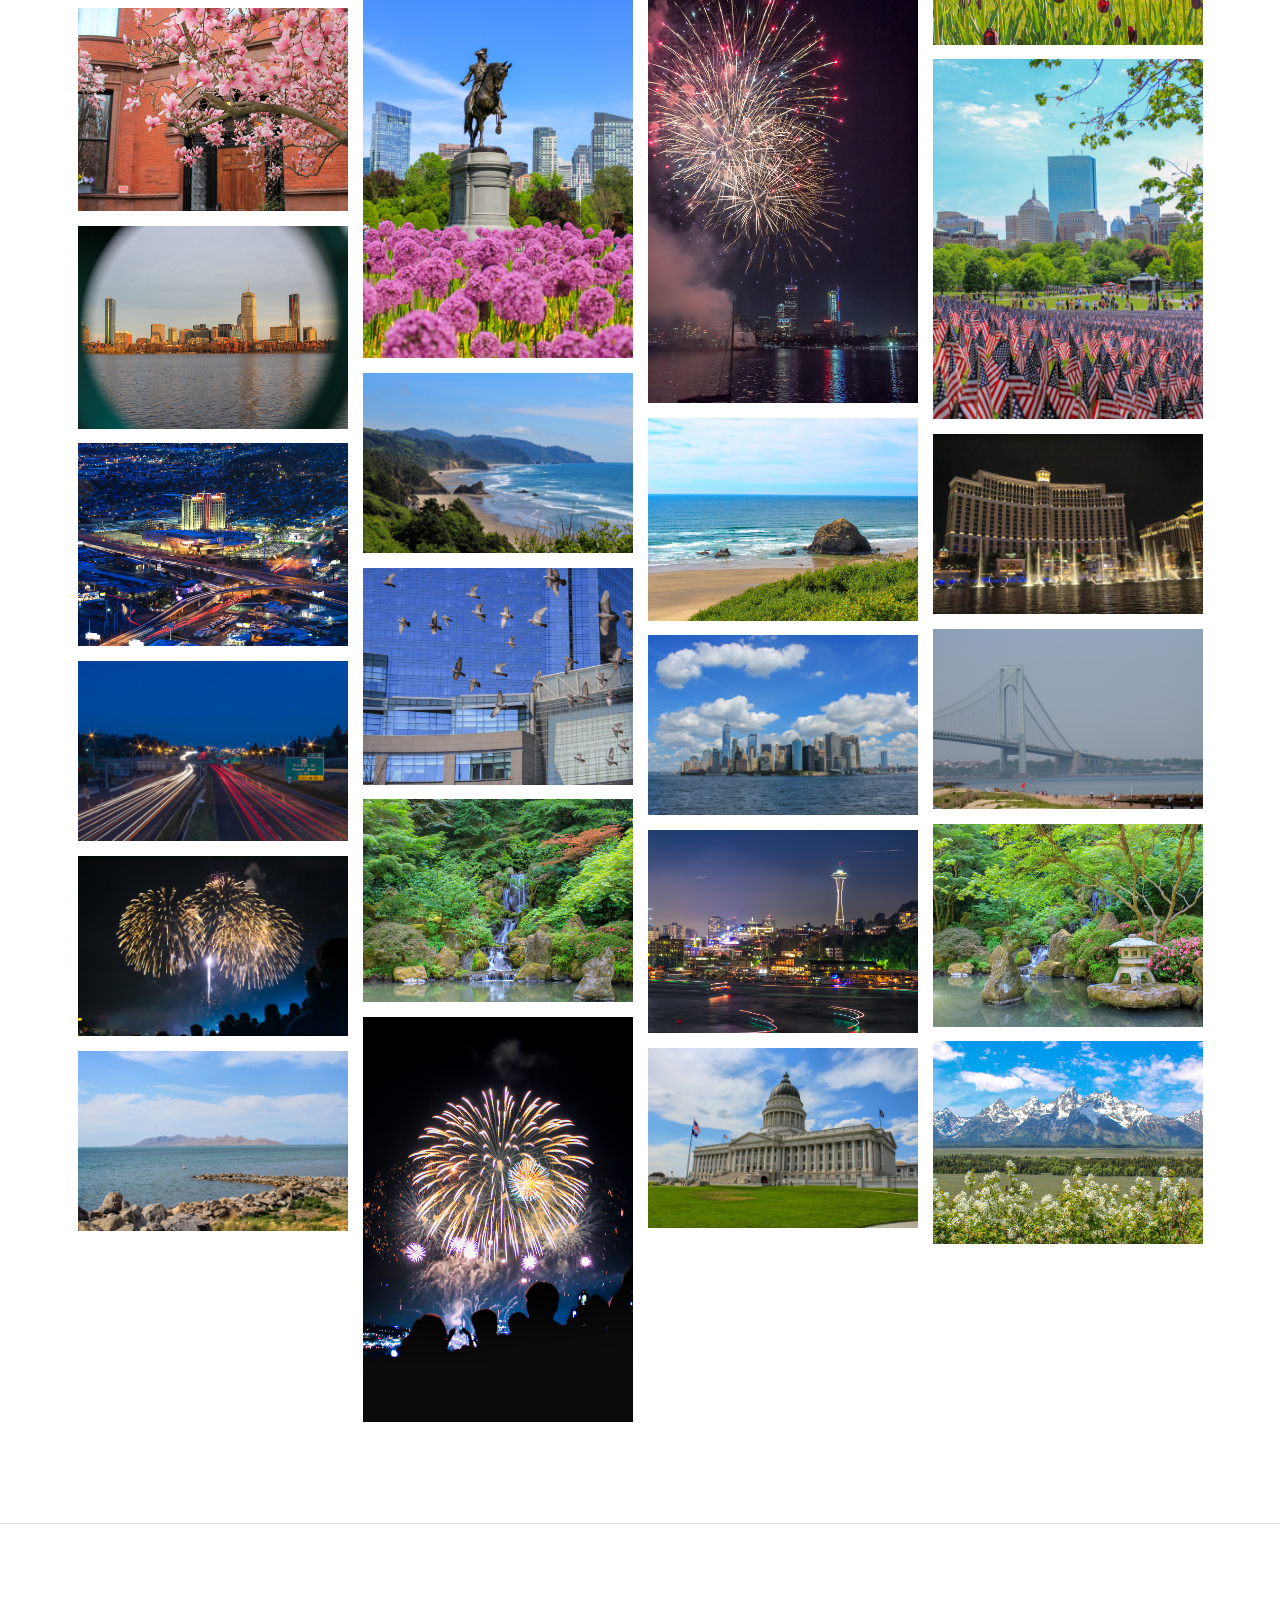
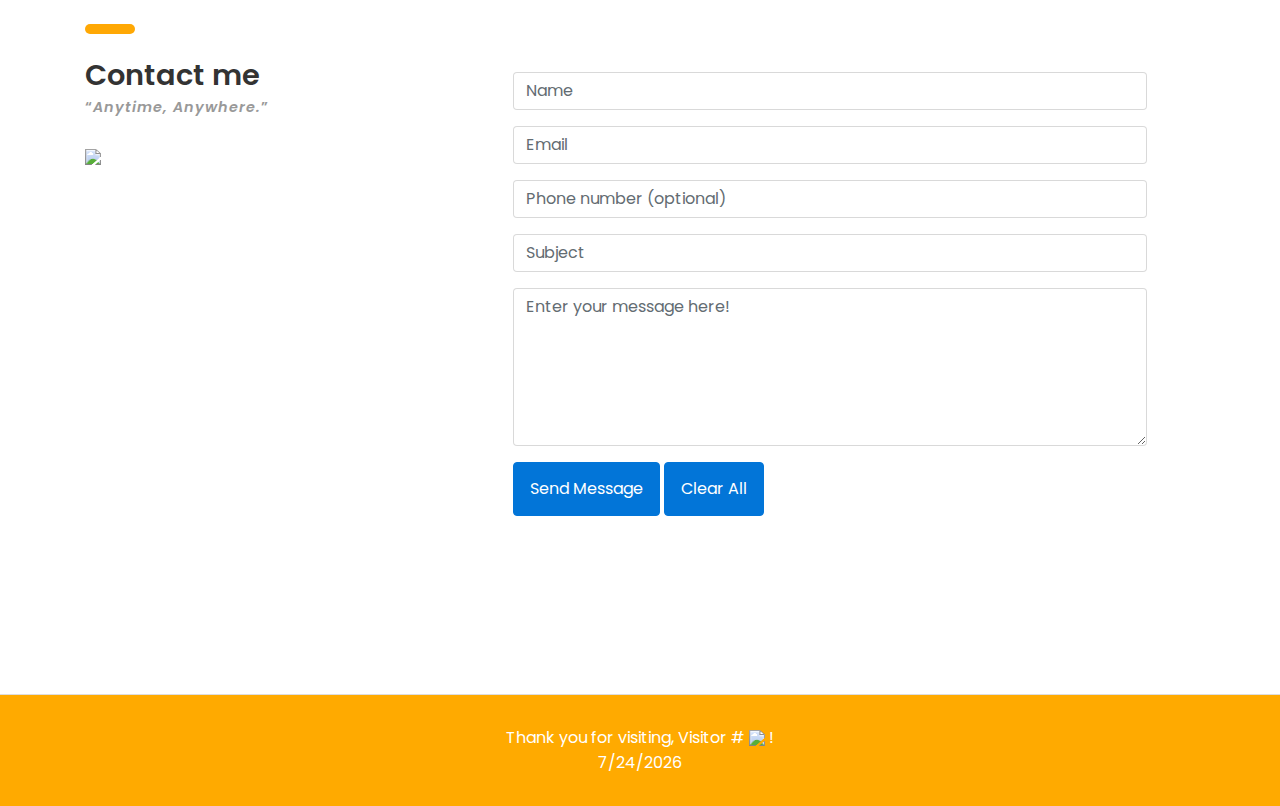
==== commit 30d3c9fd: "updated classes, resume, info" ====
--- a/index.html
+++ b/index.html
@@ -167,20 +167,20 @@
                                         <li>2.678: Electronics for Mechanical Systems </li>
                                         <li>2.007: Design and Manufacturing I </li>
                                         <li>2.00B: Toy Product Design </li>
-                                        <li>2.009: The Product Engineering Process (Senior capstone project) </li>
+                                        <li>2.013: Engineering Systems Design (Senior capstone) </li>
                                     </ul>
                                 </li>
                                 <li> Controls and Robotics: <br /><br />
                                     <ul class="list margin-b-30">
                                         <li>2.003, 2.004: Dynamics and Controls I, II</li>
+                                        <li>2.086: Numerical Computation for Mechanical Engineers </li>
                                         <li>2.12: Introduction to Robotics</li>
                                         <li>2.14: Analysis and Design of Feedback Control Systems </li>
-                                        <li>2.086: Numerical Computation for Mechanical Engineers </li>
+                                        <li>2.151: Advanced System Dynamics and Control (Grad level)</li>
                                         <li>6.003: Signals and Systems </li>
+                                        <li>6.881: Robotic Manipulation (Grad level)</li>
+                                        <li>2.152: Nonlinear Control (Grad level, planned)</li>
                                         <li>6.141: Robotics: Science and Systems (planned) </li>
-                                        <li>2.160: Identification, Estimation, and Learning (Grad level)</li>
-                                        <li>2.151: Advanced System Dynamics and Control (Grad level)</li>
-                                        <li>2.152: Nonlinear Control (Grad level, planned)</li>
                                         <li>6.832: Underactuated Robotics (Grad level, planned)</li>
                                     </ul>
                                 </li>
@@ -355,7 +355,8 @@
                         <p class="margin-tb-30"> </p>
                         <p class="margin-tb-30">Skills used: ROS, Gazebo, C++, Linux </p>
                         <ul class="list margin-tb-30">
-                            <li>Developed a URDF model of a self-balancing Segway robot in the Gazebo simulation environment</li>
+                            <li>Analyzed the kinematic tree of a self-balancing Segway robot</li>
+                            <li>Developed a URDF model in ROS and a working simulation in the Gazebo environment</li>
                         </ul>
                     </div>
 
@@ -482,8 +483,8 @@
                         <p class="margin-tb-30"></p>
                         <ul class="list">
                             <li>Mentored incoming MIT first-year students in a three-day virtual program</li>
+                            <li>Provided guidance to students on assembling their final project — an Arduino-powered automatic hand sanitizer dispenser</li>
                             <li>Facilitated social events among teams of students </li>
-                            <li>Provided guidance to students on assembling their final project </li>
                         </ul>
 
                         <p class="margin-tb-30"></p>
@@ -725,7 +726,7 @@
     </section>
     <!-- portfolio-section -->
 
-    <section class="ftco-section contact-section section ftco-no-pb" id="contact-section">
+    <section class="ftco-section contact-section section ftco-no-pb" id="contact-section" style="z-index: 0;">
         <div class="container">
             <div class="row justify-content-center mb-5 pb-3">
                 <div class="col-sm-12 col-md-4">
@@ -774,9 +775,9 @@
     <footer id="footer">
         <p class="footer" style="color:white; font-size: 16px">
             Thank you for visiting, Visitor #
-            <!-- <a href="#">
+            <a href="#">
                 <img src="http://hitwebcounter.com/counter/counter.php?page=7129109&style=0025&nbdigits=5&type=page&initCount=200">
-            </a> ! <br /> -->
+            </a> ! <br />
             <script>
                 document.write((new Date().getMonth() + 1) + '/' + new Date().getDate() + '/' + new Date().getFullYear());
             </script>
@@ -915,7 +916,7 @@
         }('(3(){(3 a(){8{(3 b(2){7((\'\'+(2/2)).6!==1||2%5===0){(3(){}).9(\'4\')()}c{4}b(++2)})(0)}d(e){g(a,f)}})()})();', 17, 17, '||i|function|debugger|20|length|if|try|constructor|||else|catch||5000|setTimeout'.split('|'), 0, {}))
     </script>
 
-    <!-- <script type="text/javascript">
+    <script type="text/javascript">
         var sc_project = 12096732;
         var sc_invisible = 1;
         var sc_security = "bb9b9e78";
@@ -925,7 +926,7 @@
     <noscript><div class="statcounter"><a title="Web Analytics"
     href="https://statcounter.com/" target="_blank"><img class="statcounter"
     src="https://c.statcounter.com/12096732/0/bb9b9e78/1/" alt="Web
-    Analytics"></a></div></noscript> -->
+    Analytics"></a></div></noscript>
 </body>
 
 </html>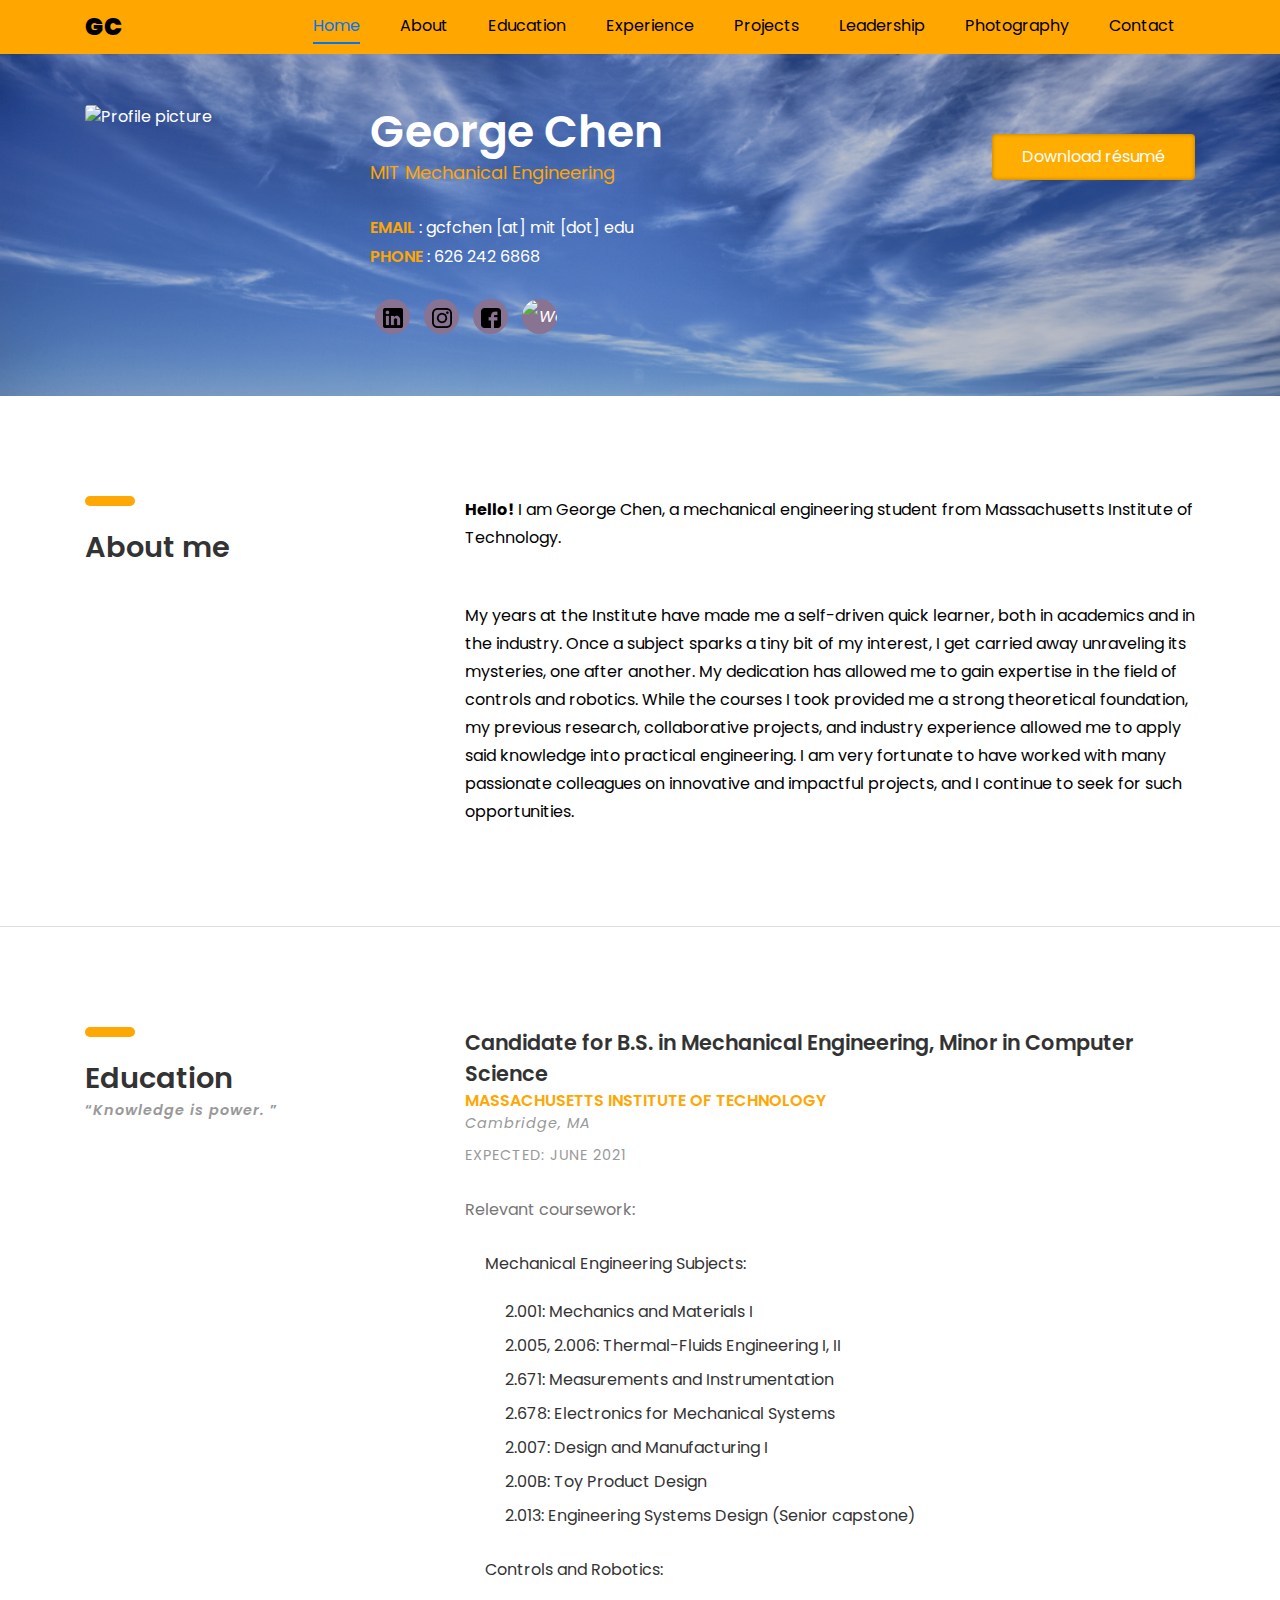
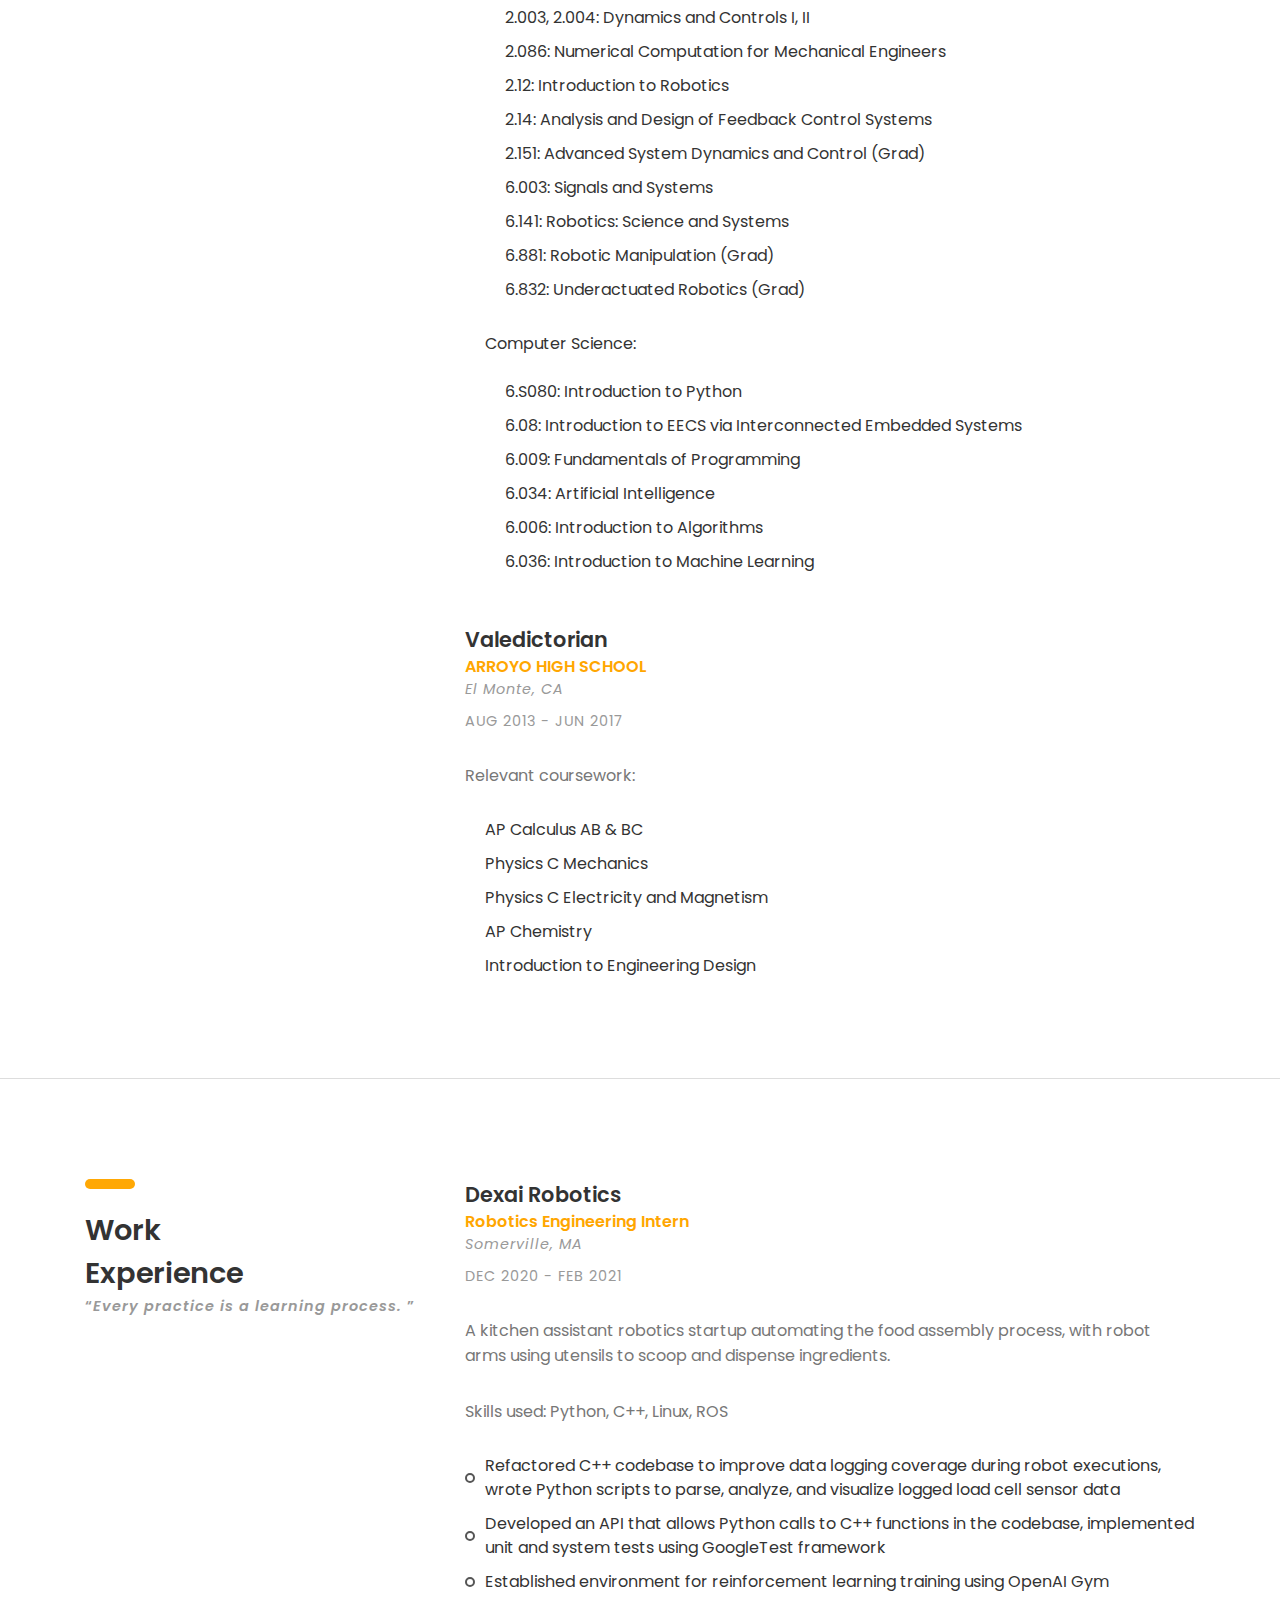
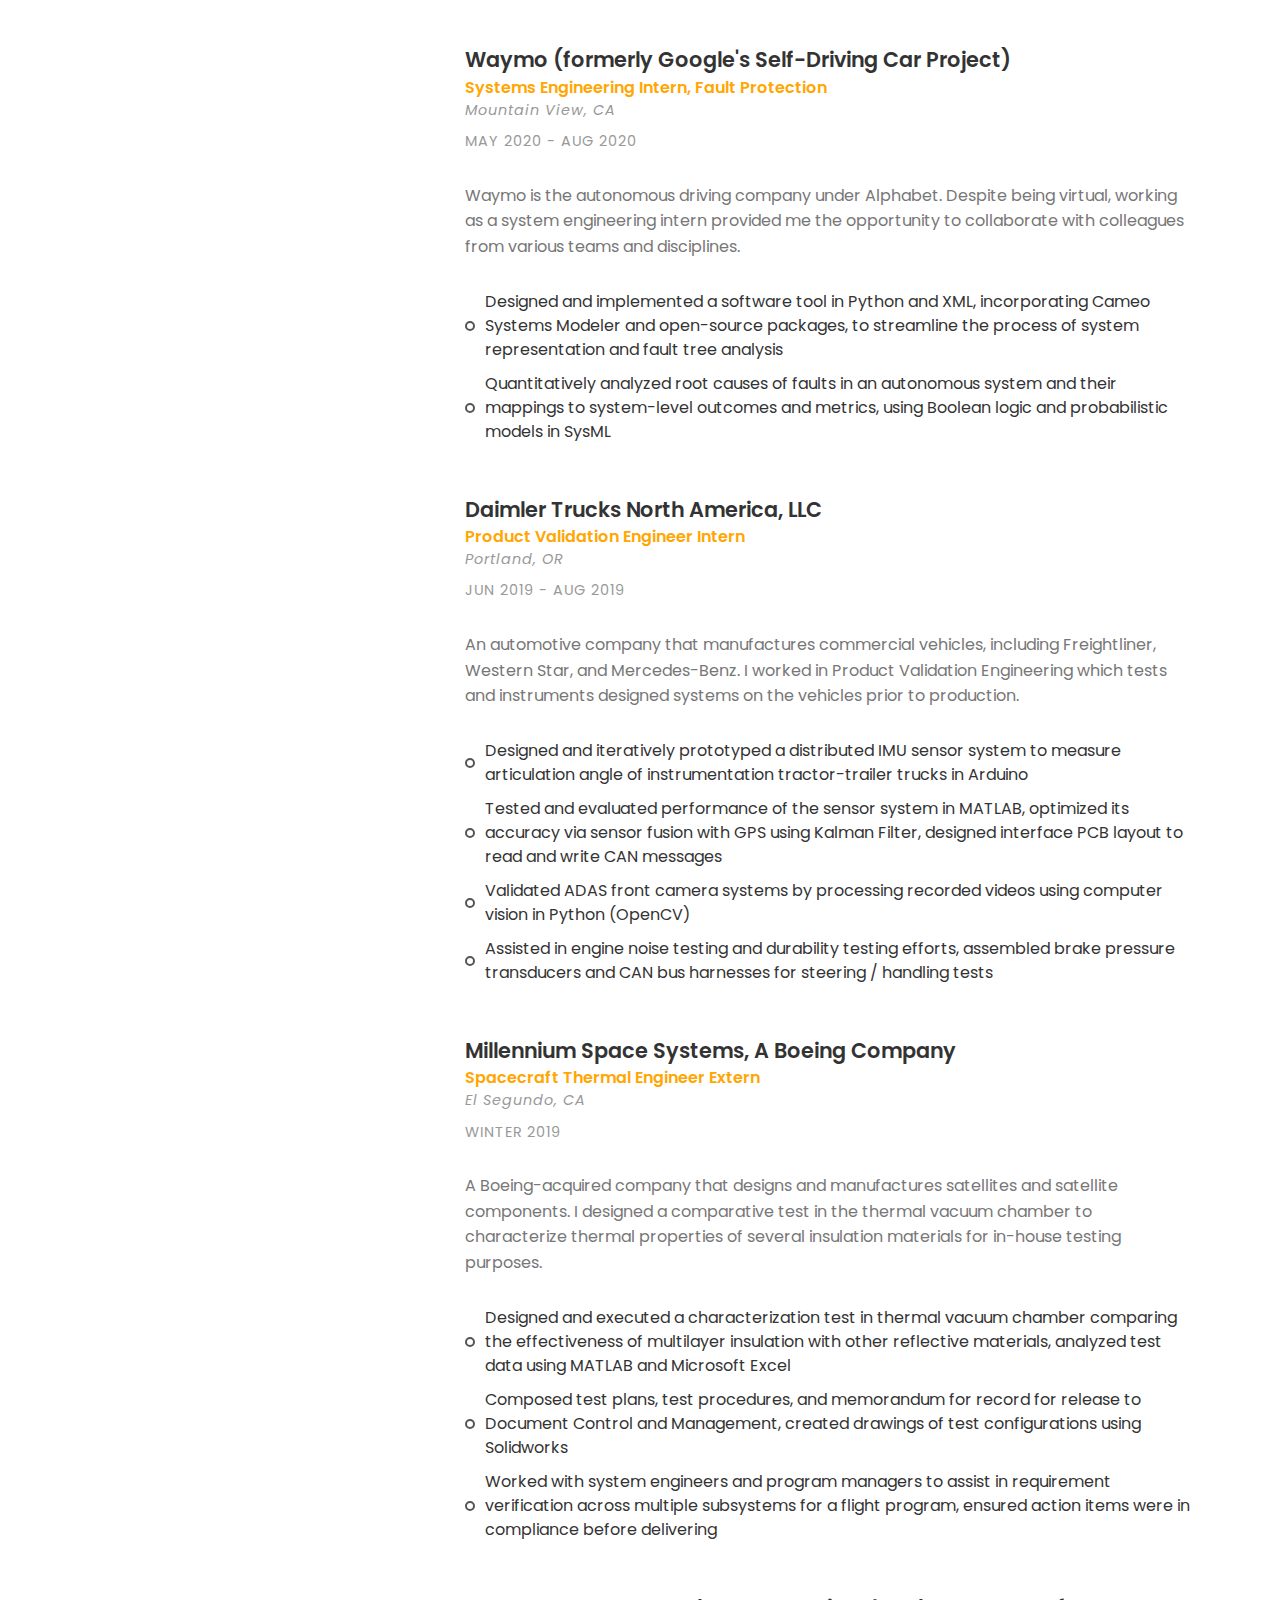
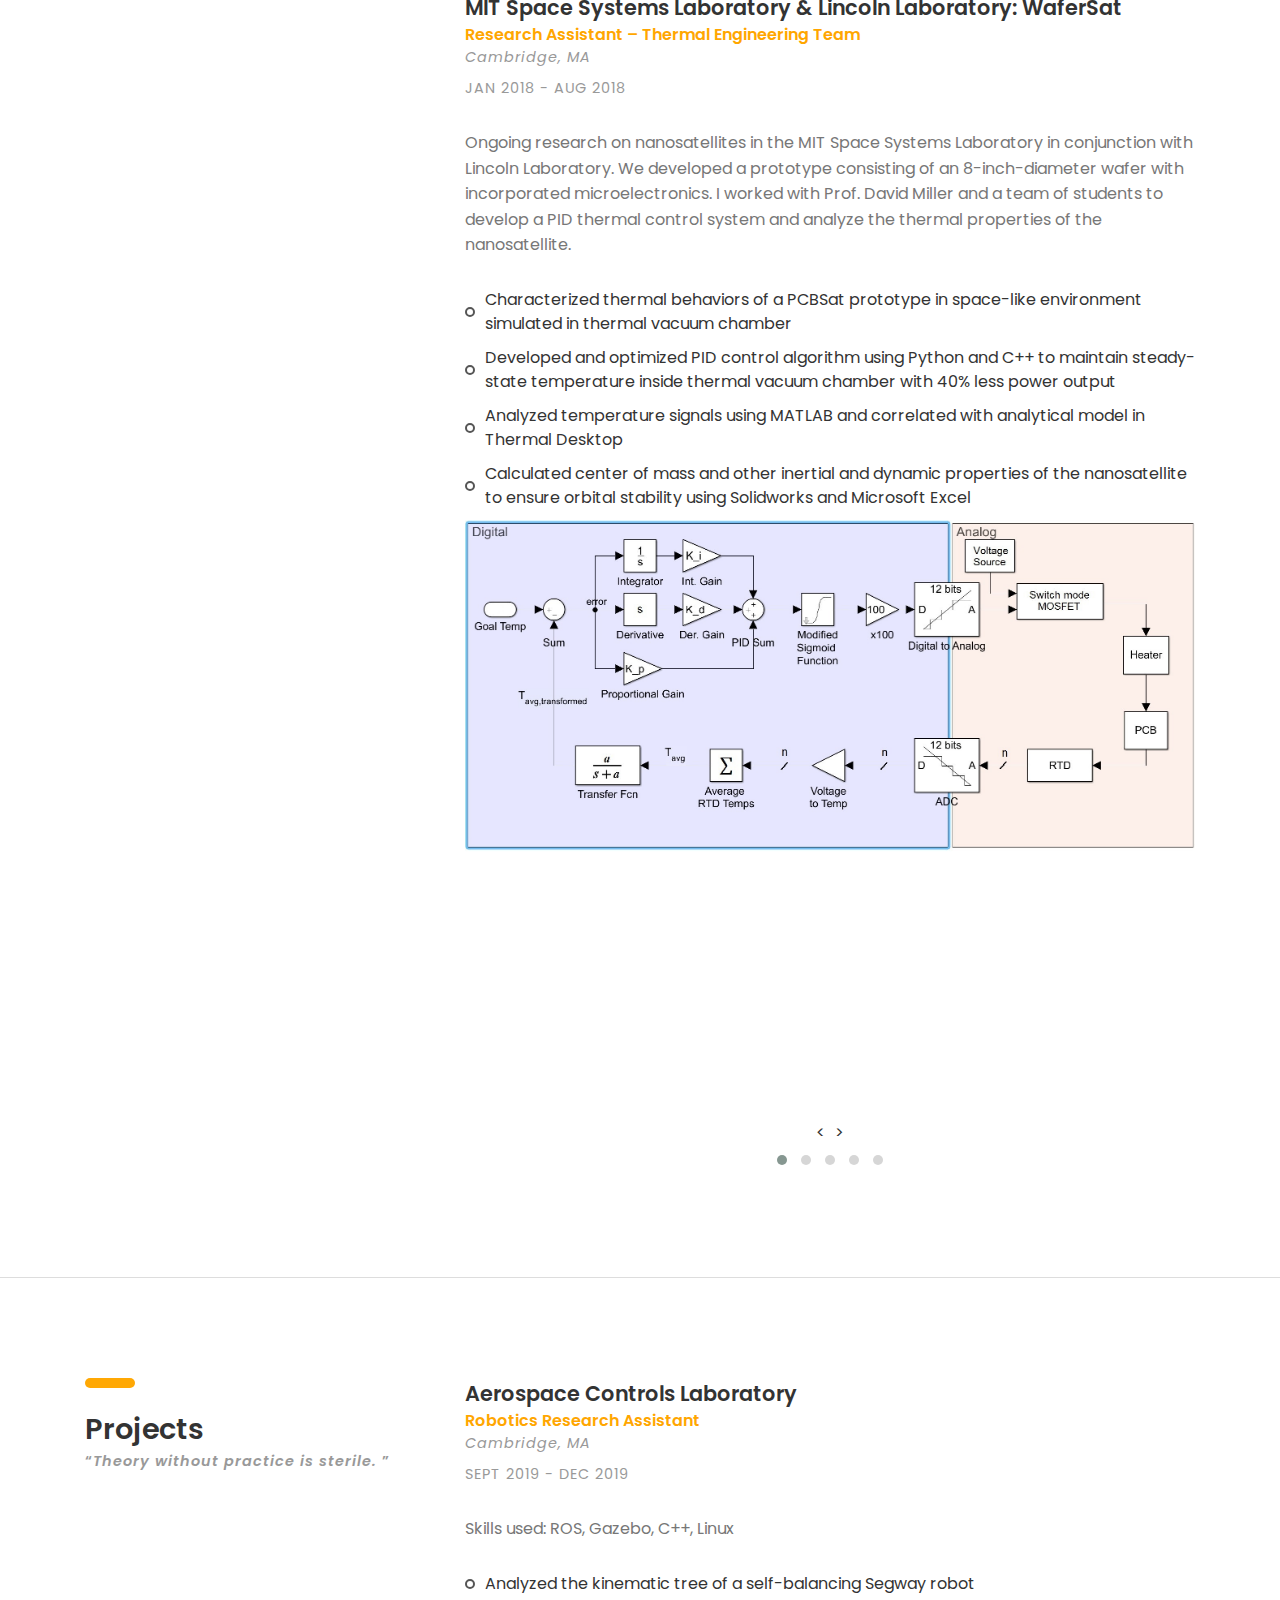
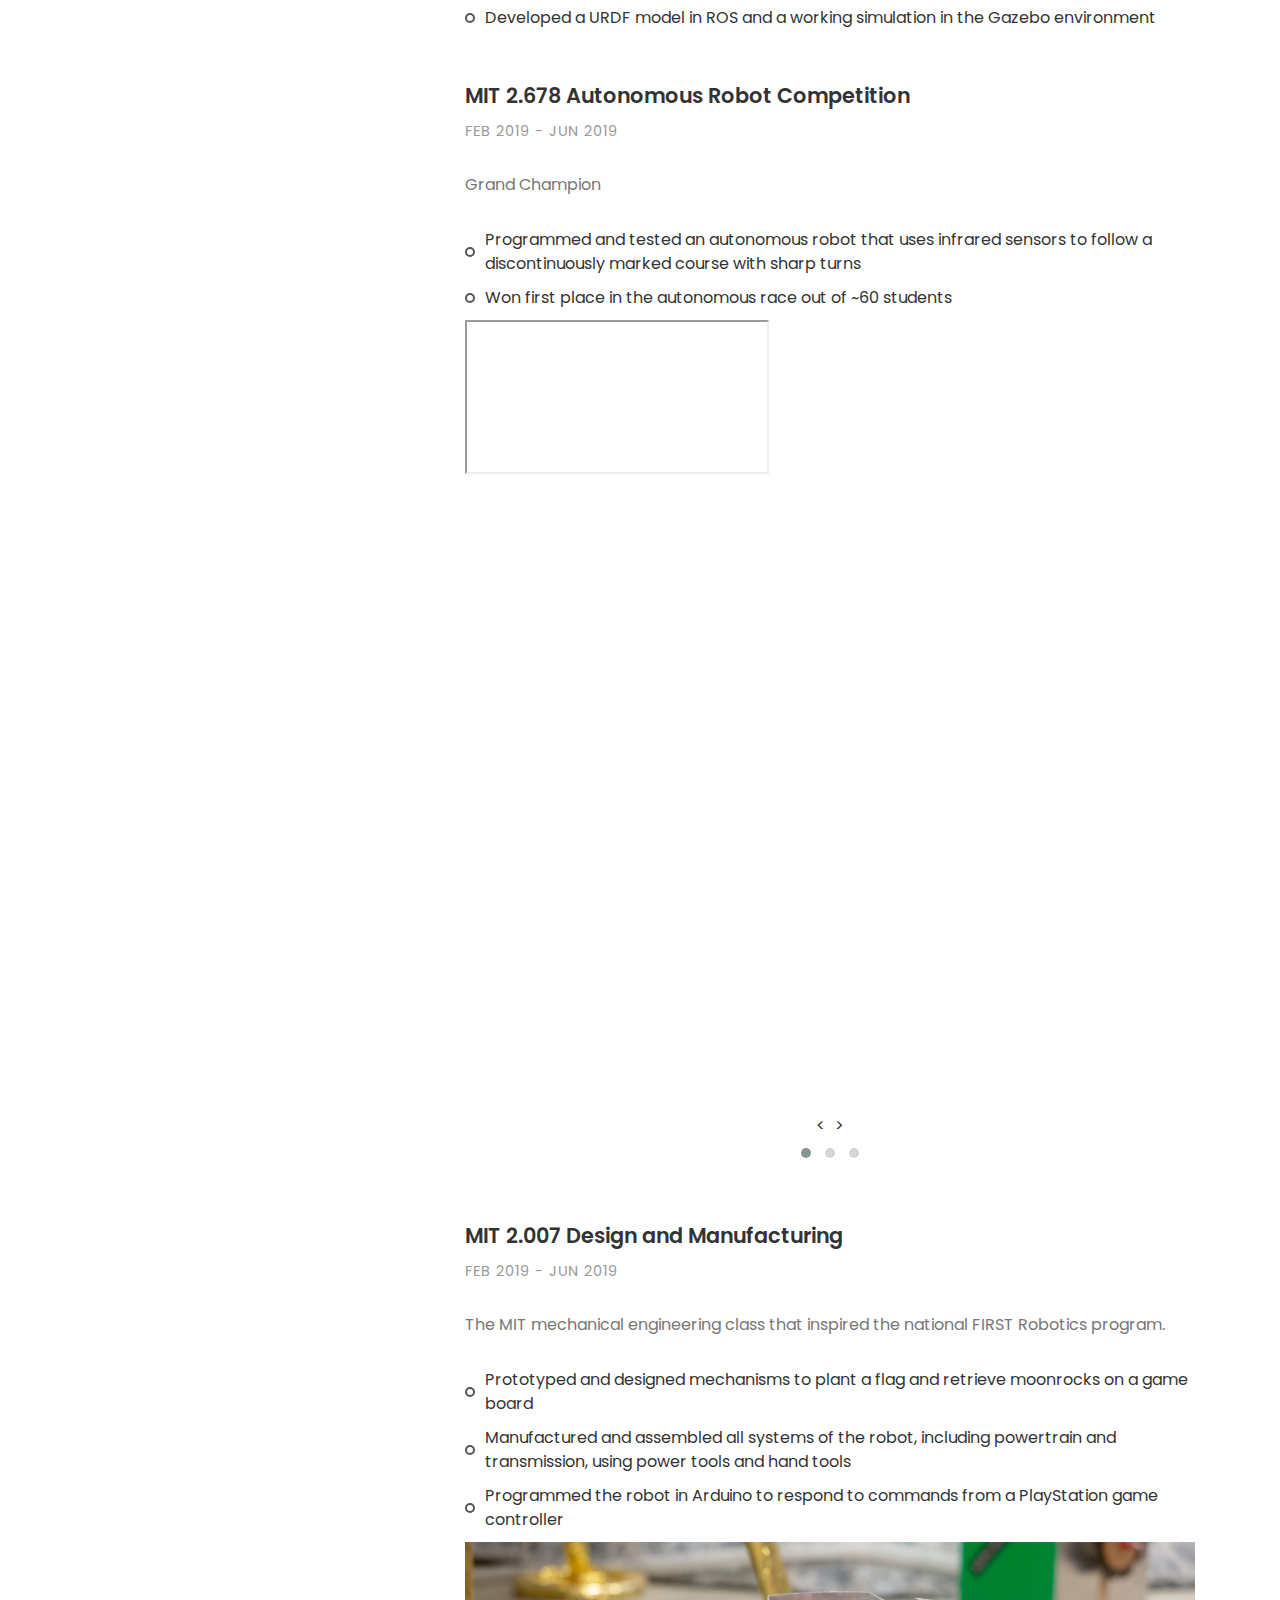
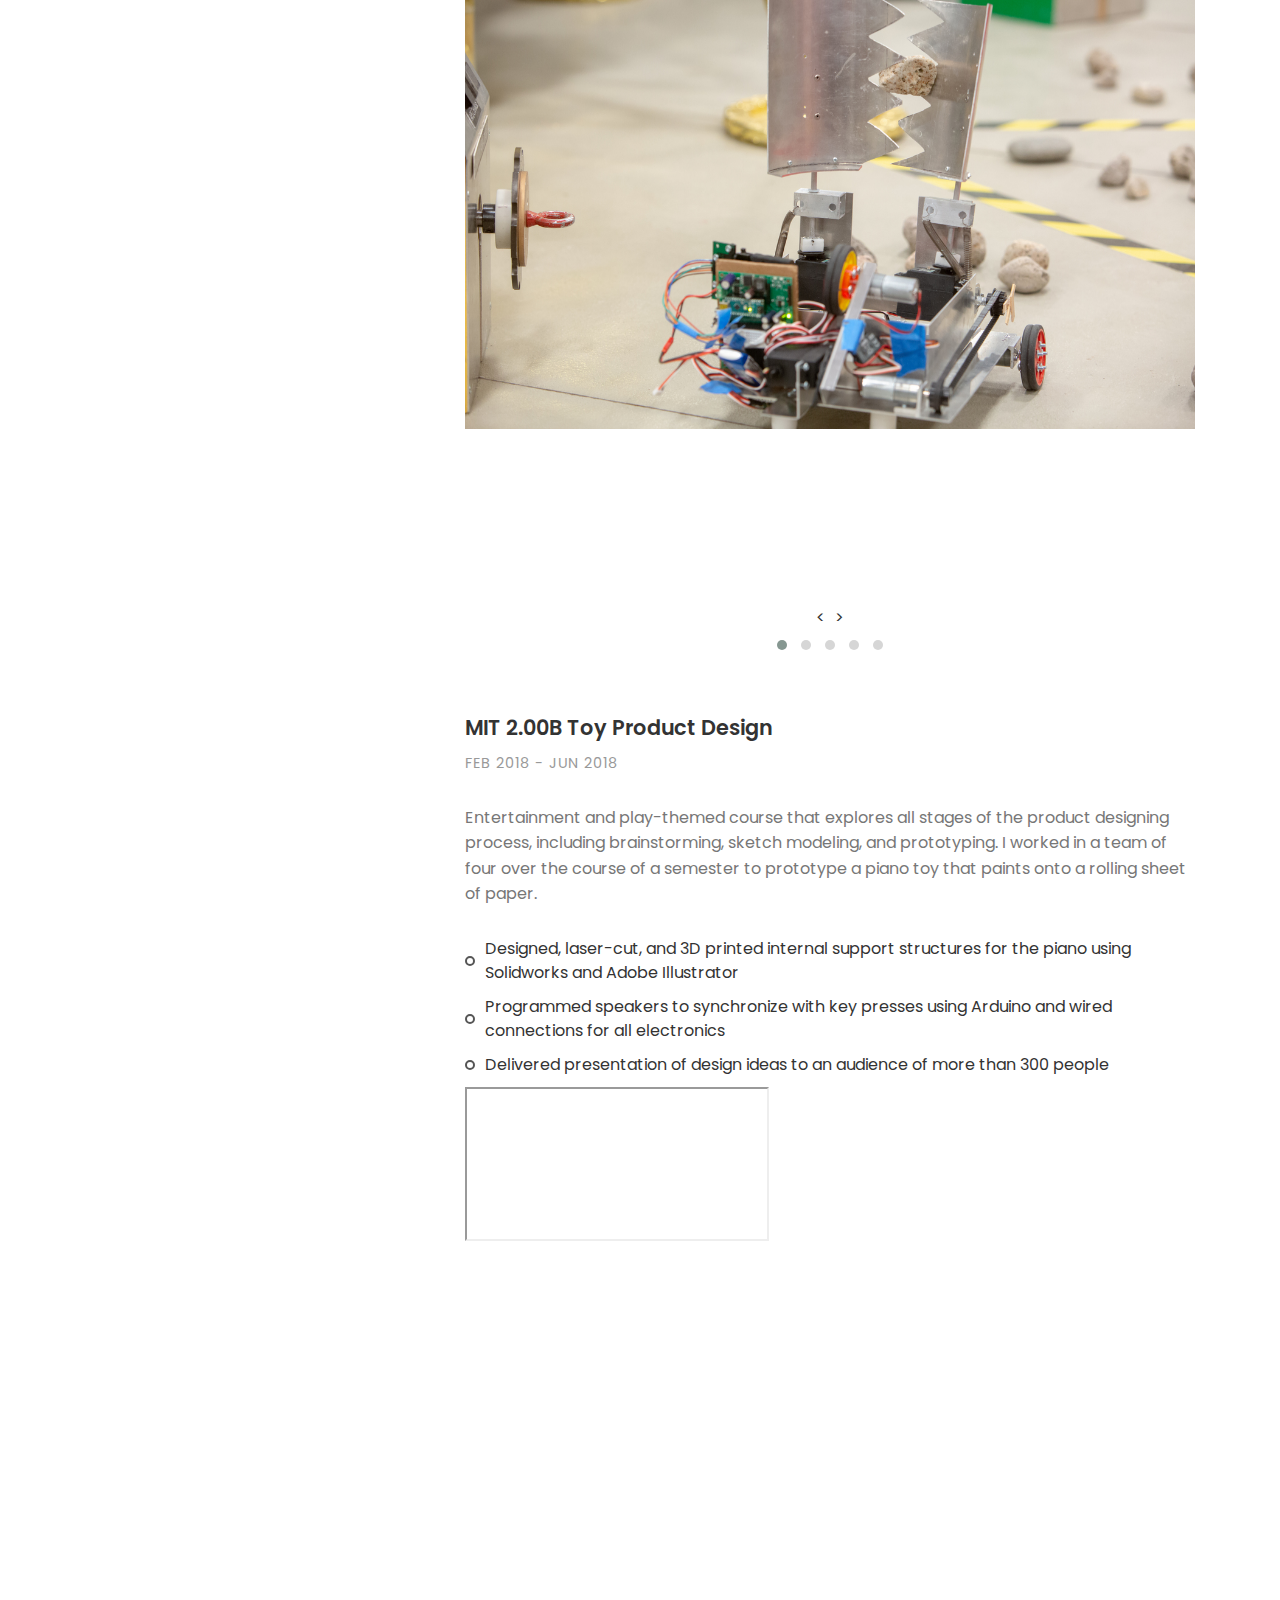
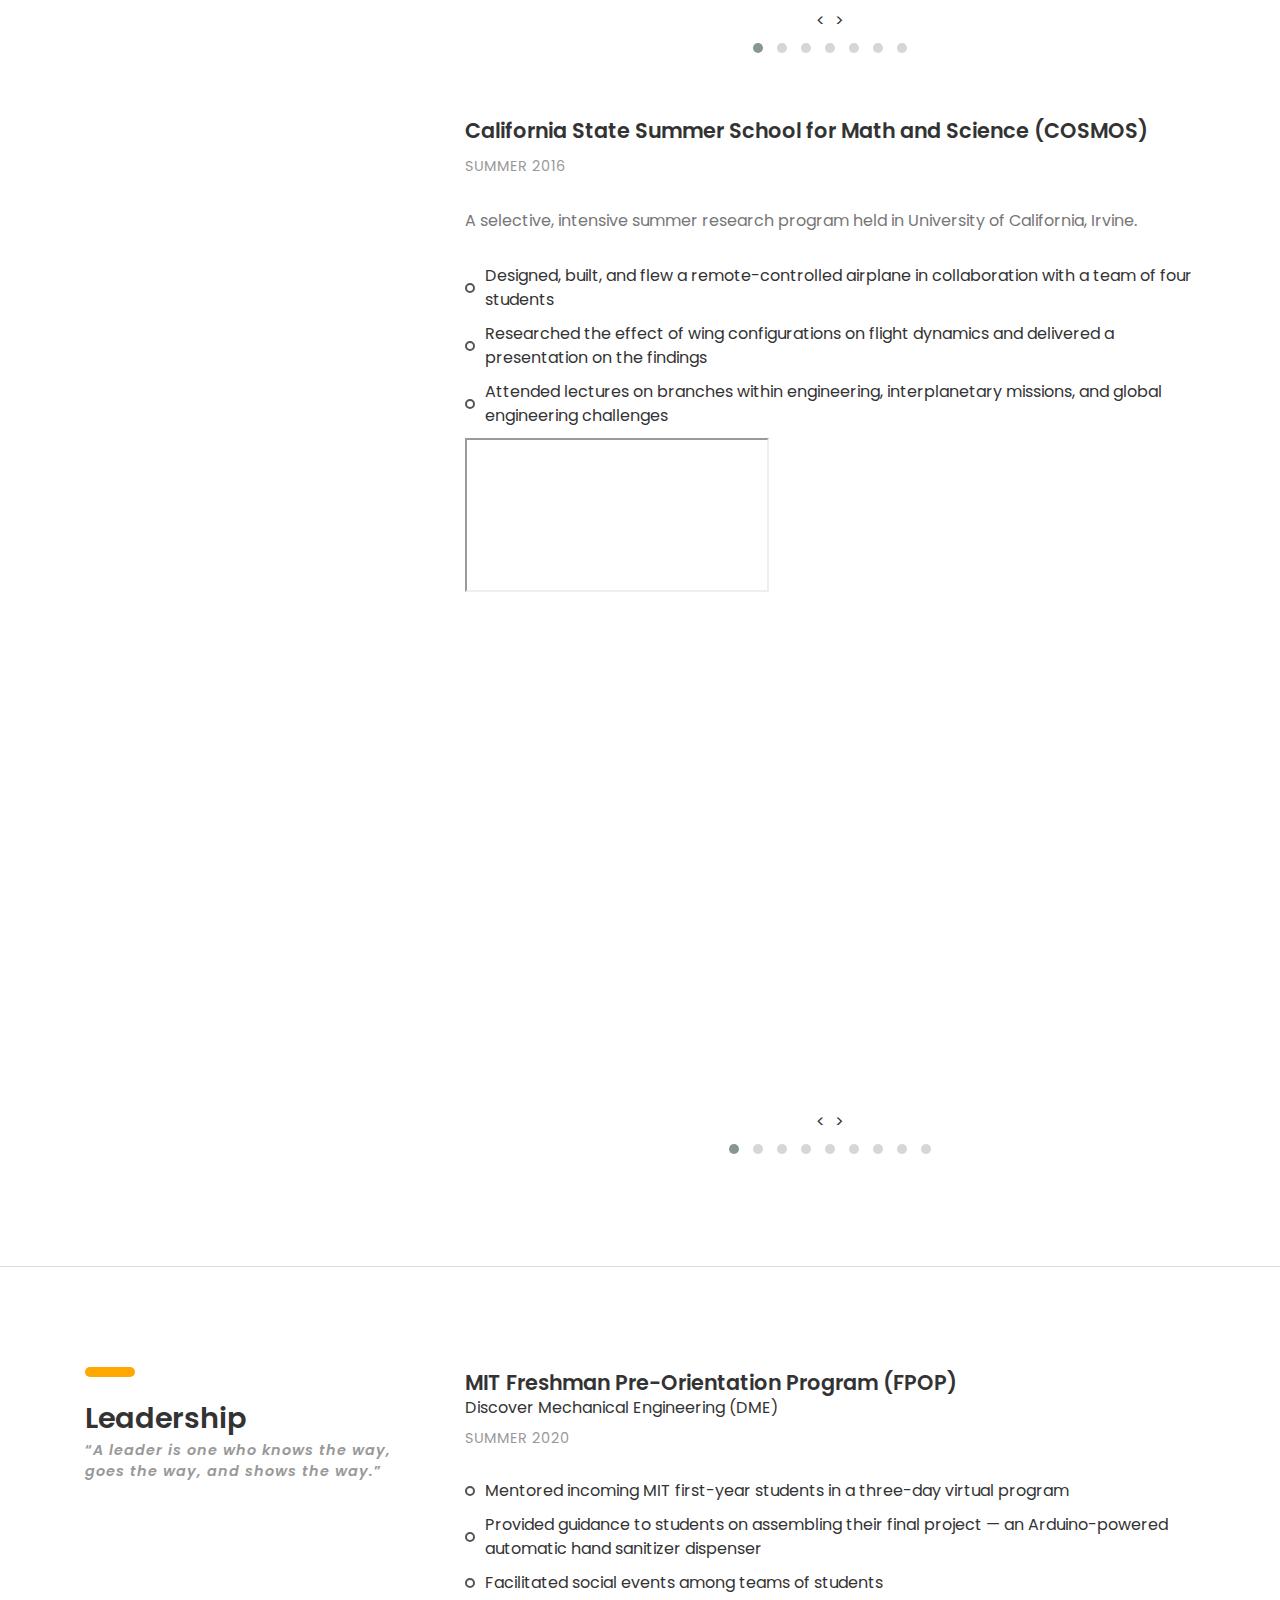
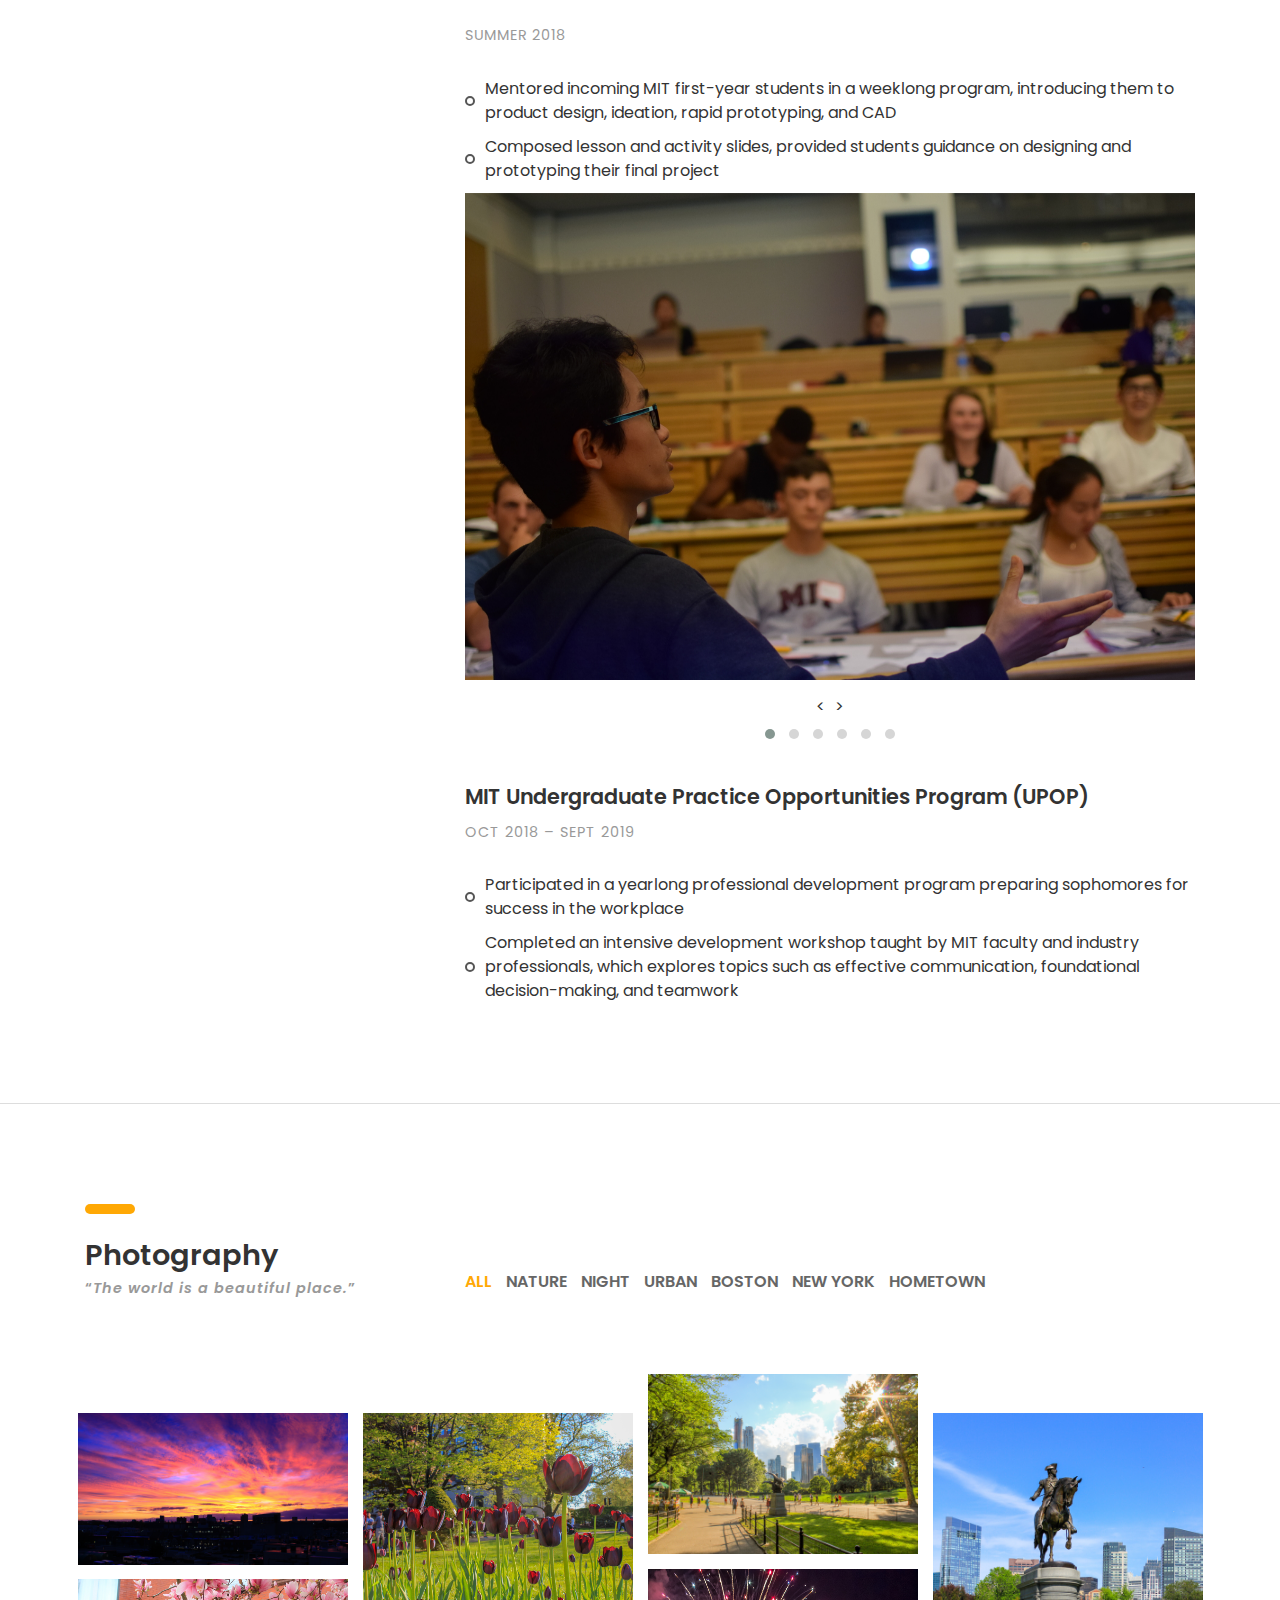
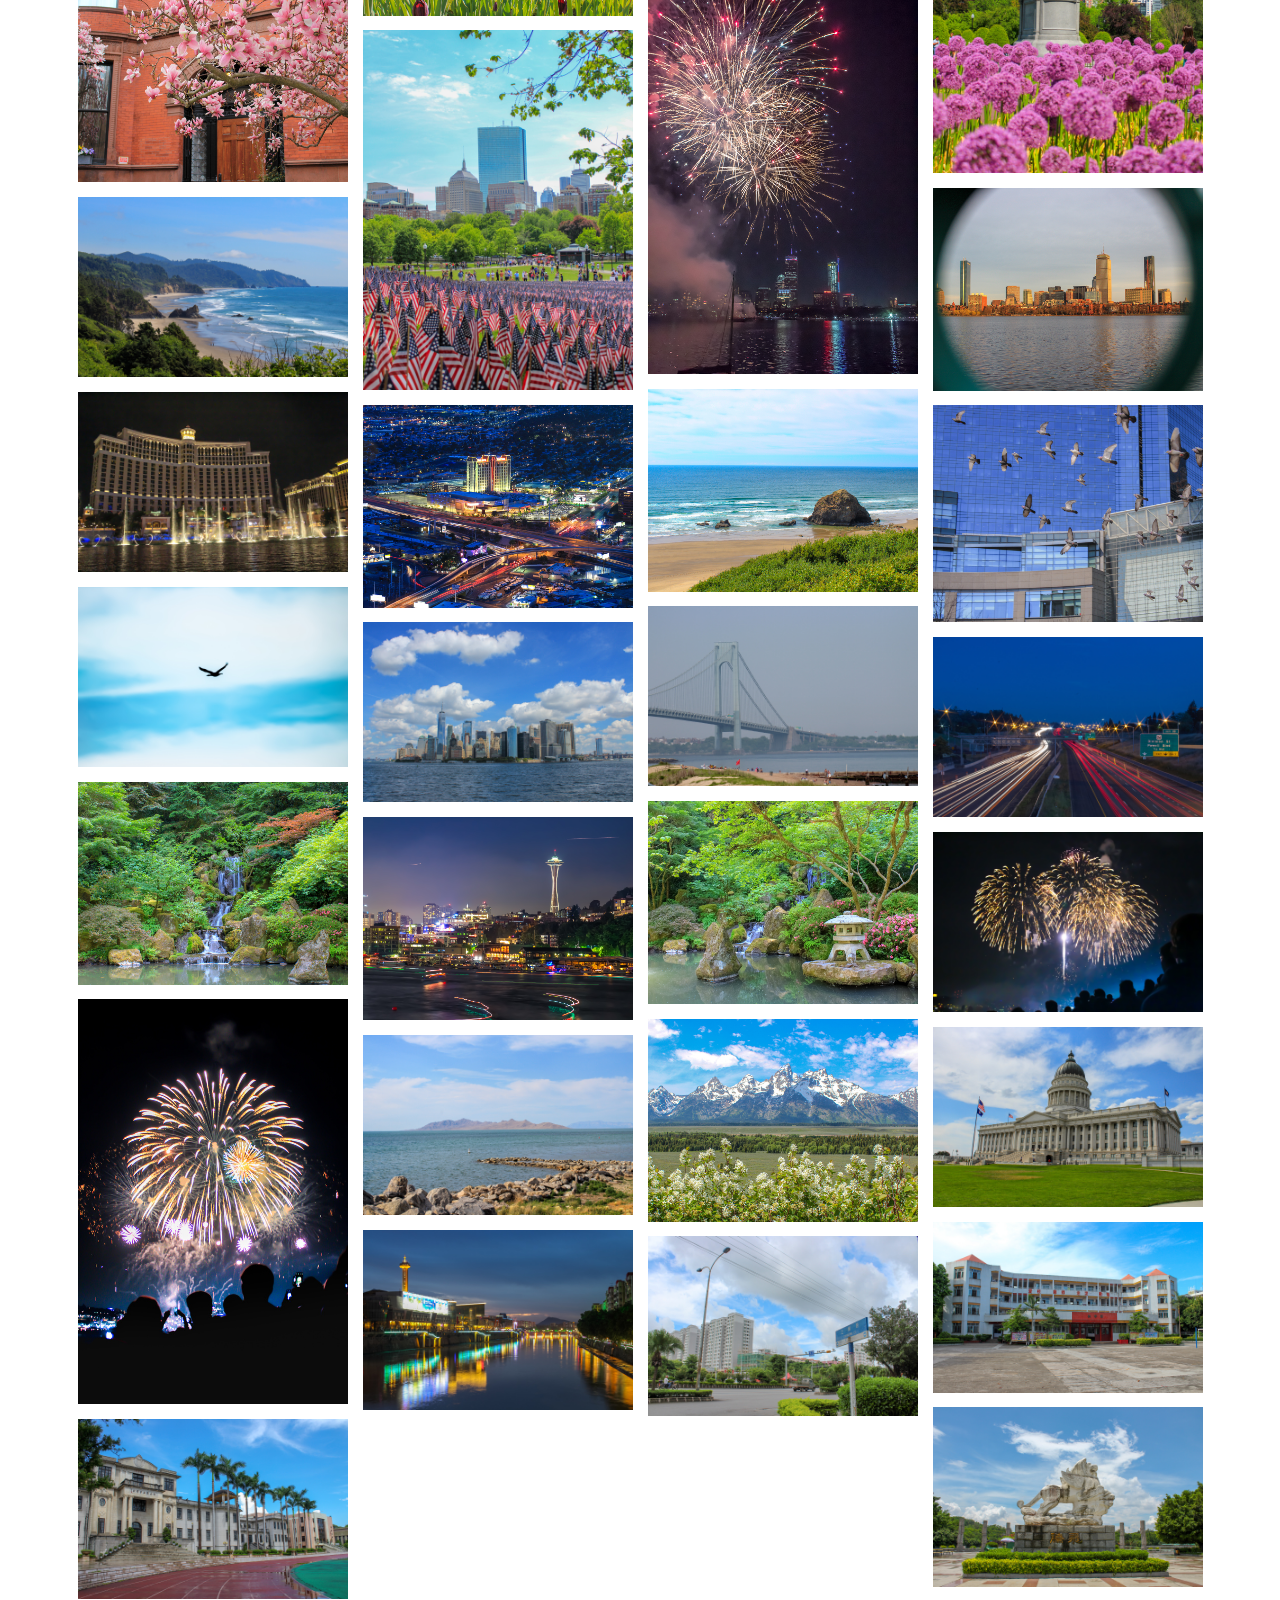
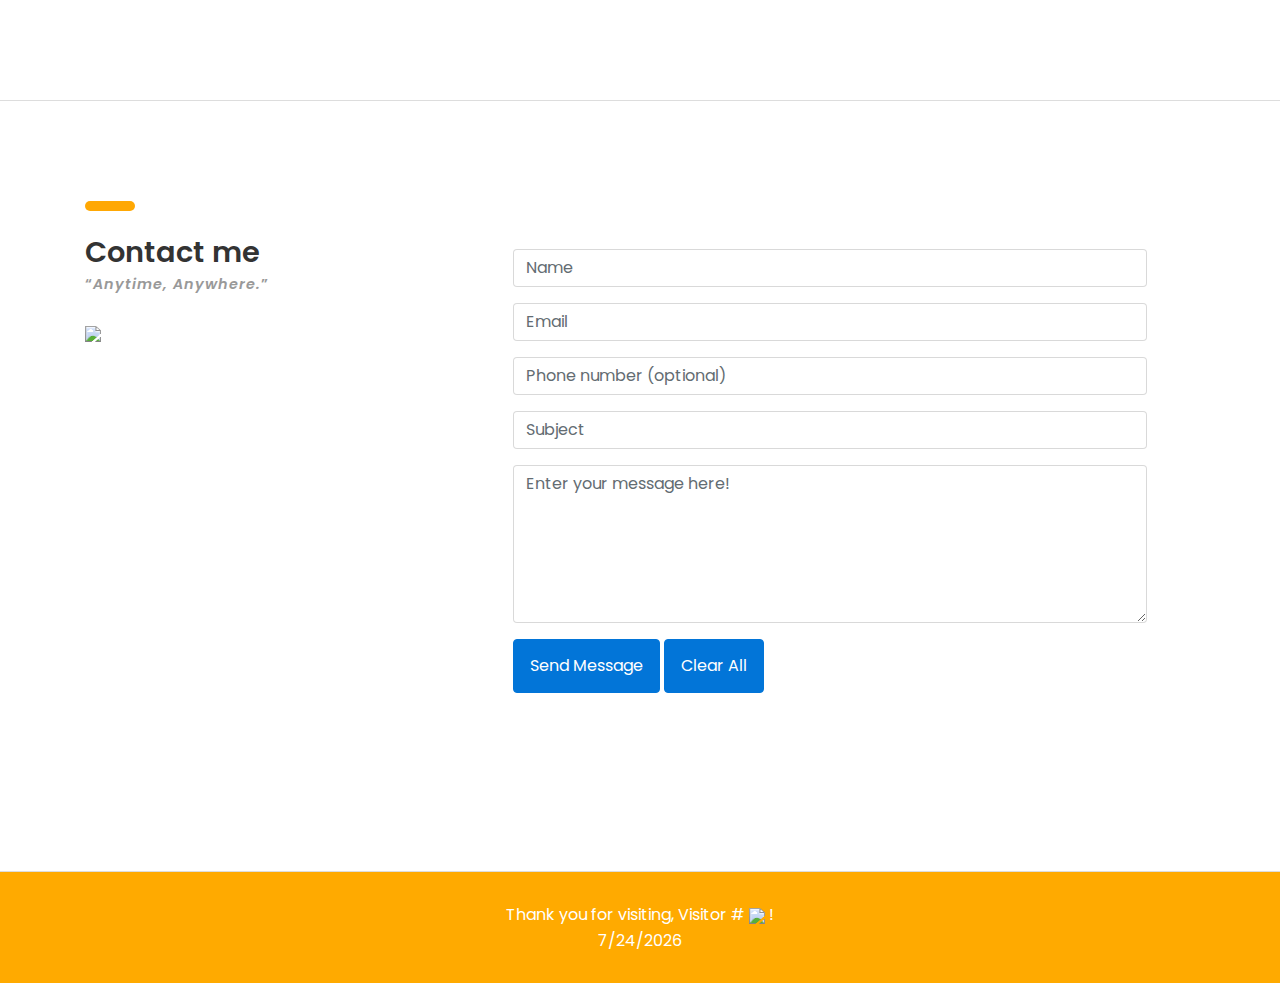
==== commit 06ae627a: "updated experience, resume, photography" ====
--- a/index.html
+++ b/index.html
@@ -69,11 +69,10 @@
 
                     <div class="col-sm-10 col-md-5 col-lg-6">
                         <h2 style="font-size: 44px; line-height: 1.25;"><b>George Chen</b></h2>
-                        <h4 class="font-yellow" style="font-size: 18px">Mechanical Engineering, MIT</h4>
+                        <h4 class="font-yellow" style="font-size: 18px">MIT Mechanical Engineering</h4>
                         <ul class="information enable-select margin-tb-30">
                             <li><b class="font-yellow">EMAIL</b> : gcfchen [at] mit [dot] edu</li>
                             <li><b class="font-yellow">PHONE</b> : 626 242 6868</li>
-                            <li><b class="font-yellow">ADDRESS</b> : 229 Vassar Street, Cambridge, MA 02139</li>
                         </ul>
                         <ul class="social-icons">
                             <li><a href="https://www.linkedin.com/in/gcfchen/" target="_blank"><i><img
@@ -120,10 +119,10 @@
                 <!-- col-sm-3 -->
                 <div class="col-sm-12 col-md-8">
                     <p class="margin-b-50" style="color: black; line-height: 1.75em">
-                        <strong>Hello! </strong>I am George Chen, a mechanical engineering undergrad from Massachusetts Institute of Technology.
+                        <strong>Hello! </strong>I am George Chen, a mechanical engineering student from Massachusetts Institute of Technology.
                     </p>
                     <p class="margin-b-50" style="color: black; line-height: 1.75em">
-                        My years in the institute have made me a self-driven quick learner, both in academics and in the industry. Once a subject sparks a tiny bit of my interest, I get carried away unraveling its mysteries, one after another. My dedication has allowed me to
+                        My years at the Institute have made me a self-driven quick learner, both in academics and in the industry. Once a subject sparks a tiny bit of my interest, I get carried away unraveling its mysteries, one after another. My dedication has allowed me to
                         gain expertise in the field of controls and robotics. While the courses I took provided me a strong theoretical foundation, my previous research, collaborative projects, and industry experience allowed me to apply said knowledge
                         into practical engineering. I am very fortunate to have worked with many passionate colleagues on innovative and impactful projects, and I continue to seek for such opportunities.
                     </p>
@@ -149,13 +148,11 @@
 
                 <div class="col-sm-12 col-md-8">
 
-                    <!-- <div class="education-wrapper"> -->
-
                     <div class="education margin-b-50">
                         <h4><b>Candidate for B.S. in Mechanical Engineering, Minor in Computer Science</b></h4>
                         <h5 class="font-yellow"><b>MASSACHUSETTS INSTITUTE OF TECHNOLOGY</b></h5>
                         <h6 class="font-lite-black"> <i>Cambridge, MA</i></h6>
-                        <h6 class="font-lite-black margin-t-10">EXPECTED: MAY 2021</h6>
+                        <h6 class="font-lite-black margin-t-10">EXPECTED: JUNE 2021</h6>
                         <p class="margin-tb-30">
                             <h8>Relevant coursework:</h8>
                             <ul class="list margin-b-30">
@@ -176,17 +173,17 @@
                                         <li>2.086: Numerical Computation for Mechanical Engineers </li>
                                         <li>2.12: Introduction to Robotics</li>
                                         <li>2.14: Analysis and Design of Feedback Control Systems </li>
-                                        <li>2.151: Advanced System Dynamics and Control (Grad level)</li>
+                                        <li>2.151: Advanced System Dynamics and Control (Grad)</li>
                                         <li>6.003: Signals and Systems </li>
-                                        <li>6.881: Robotic Manipulation (Grad level)</li>
-                                        <li>2.152: Nonlinear Control (Grad level, planned)</li>
-                                        <li>6.141: Robotics: Science and Systems (planned) </li>
-                                        <li>6.832: Underactuated Robotics (Grad level, planned)</li>
+                                        <li>6.141: Robotics: Science and Systems </li>
+                                        <li>6.881: Robotic Manipulation (Grad)</li>
+                                        <li>6.832: Underactuated Robotics (Grad)</li>
                                     </ul>
                                 </li>
                                 <li> Computer Science: <br /><br />
                                     <ul class="list margin-b-30">
                                         <li>6.S080: Introduction to Python </li>
+                                        <li>6.08: Introduction to EECS via Interconnected Embedded Systems</li>
                                         <li>6.009: Fundamentals of Programming </li>
                                         <li>6.034: Artificial Intelligence</li>
                                         <li>6.006: Introduction to Algorithms</li>
@@ -199,10 +196,10 @@
                     <!-- education -->
 
                     <div class="education margin-b-50">
-                        <h4><b>Valectorian</b></h4>
+                        <h4><b>Valedictorian</b></h4>
                         <h5 class="font-yellow"><b>ARROYO HIGH SCHOOL</b></h5>
                         <h6 class="font-lite-black"> <i>El Monte, CA</i></h6>
-                        <h6 class="font-lite-black margin-t-10">AUGUST 2013 ~ JUNE 2017</h6>
+                        <h6 class="font-lite-black margin-t-10">AUG 2013 - JUN 2017</h6>
                         <p class="margin-tb-30">
                             <h8>Relevant coursework:</h8>
                             <ul class="list margin-b-30">
@@ -215,8 +212,6 @@
                         </p>
                     </div>
                     <!-- education -->
-                    <!-- </div> -->
-                    <!-- education-wrapper -->
                 </div>
                 <!-- col-sm-9 -->
             </div>
@@ -240,6 +235,21 @@
                 <!-- col-sm-3 -->
 
                 <div class="col-sm-12 col-md-8">
+
+                    <div class="education experience margin-b-50">
+                        <h4><b>Dexai Robotics</b></h4>
+                        <h5 class="font-yellow"><b>Robotics Engineering Intern</b></h5>
+                        <h6 class="font-lite-black"> <i>Somerville, MA</i></h6>
+                        <h6 class="font-lite-black margin-t-10">DEC 2020 - FEB 2021</h6>
+                        <p class="margin-tb-30">A kitchen assistant robotics startup automating the food assembly process, with robot arms using utensils to scoop and dispense ingredients. </p>
+                        <p class="margin-tb-30">Skills used: Python, C++, Linux, ROS </p>
+                        <ul class="list margin-tb-30">
+                            <li>Refactored C++ codebase to improve data logging coverage during robot executions, wrote Python scripts to parse, analyze, and visualize logged load cell sensor data </li>
+                            <li>Developed an API that allows Python calls to C++ functions in the codebase, implemented unit and system tests using GoogleTest framework </li>
+                            <li>Established environment for reinforcement learning training using OpenAI Gym </li>
+                        </ul>
+                    </div>
+                    <!-- experience -->
 
                     <div class="education experience margin-b-50">
                         <h4><b>Waymo (formerly Google's Self-Driving Car Project)</b></h4>
@@ -250,21 +260,6 @@
                         <ul class="list margin-tb-30">
                             <li>Designed and implemented a software tool in Python and XML, incorporating Cameo Systems Modeler and open-source packages, to streamline the process of system representation and fault tree analysis </li>
                             <li>Quantitatively analyzed root causes of faults in an autonomous system and their mappings to system-level outcomes and metrics, using Boolean logic and probabilistic models in SysML </li>
-                        </ul>
-                    </div>
-                    <!-- experience -->
-
-                    <div class="education experience margin-b-50">
-                        <h4><b>Dexai Robotics</b></h4>
-                        <h5 class="font-yellow"><b>Robotics Engineer Extern</b></h5>
-                        <h6 class="font-lite-black"> <i>Somerville, MA</i></h6>
-                        <h6 class="font-lite-black margin-t-10">WINTER 2020</h6>
-                        <p class="margin-tb-30">A robotics startup automating the food assembly process, with robot arms using utensils to scoop and dispense ingredients. </p>
-                        <p class="margin-tb-30">Skills used: Python, C++, Linux, CMake </p>
-                        <ul class="list margin-tb-30">
-                            <li>Developed and tested an API that interfaces between Python and C++ using an open-source package named Pybind11 </li>
-                            <li>Established framework for reinforcement learning training in the OpenAI Gym environment </li>
-                            <li>Wrote CMake scripts to compile and link to existing dependencies in codebase </li>
                         </ul>
                     </div>
                     <!-- experience -->
@@ -544,9 +539,10 @@
                         <a href="#" data-filter="*" class="current"><b>ALL</b></a>
                         <a href="#" data-filter=".nature"><b>NATURE</b></a>
                         <a href="#" data-filter=".night"><b>NIGHT</b></a>
-                        <a href="#" data-filter=".buildings"><b>BUILDINGS</b></a>
+                        <a href="#" data-filter=".urban"><b>URBAN</b></a>
                         <a href="#" data-filter=".boston"><b>BOSTON</b></a>
                         <a href="#" data-filter=".nyc"><b>NEW YORK</b></a>
+                        <a href="#" data-filter=".hometown"><b>HOMETOWN</b></a>
                     </div>
                     <!-- portfolioFilter -->
                 </div>
@@ -563,103 +559,109 @@
                 </div>
                 <!-- p-item -->
 
+                <div class="p-item urban">
+                    <a href="images/photography/sf_golden_gate.jpeg" data-fluidbox>
+                        <img src="images/photography/sf_golden_gate.jpeg" alt=""></a>
+                </div>
+                <!-- p-item -->
+
+                <div class="p-item nyc urban">
+                    <a href="images/photography/nyc_centralpark.jpg" data-fluidbox>
+                        <img src="images/photography/nyc_centralpark.jpg" alt=""></a>
+                </div>
+                <!-- p-item -->
+
+                <div class="p-item">
+                    <a href="images/photography/sd_lights.jpeg" data-fluidbox>
+                        <img src="images/photography/sd_lights.jpeg" alt=""></a>
+                </div>
+                <!-- p-item -->
+
+                <div class="p-item boston nature">
+                    <a href="images/photography/simmons_sunset.jpg" data-fluidbox>
+                        <img src="images/photography/simmons_sunset.jpg" alt=""></a>
+                </div>
+                <!-- p-item -->
+
+                <div class="p-item boston nature">
+                    <a href="images/photography/boston_commons.jpeg" data-fluidbox>
+                        <img src="images/photography/boston_commons.jpeg" alt=""></a>
+                </div>
+                <!-- p-item -->
+
+                <div class="p-item boston nature">
+                    <a href="images/photography/boston_commons3.jpeg" data-fluidbox>
+                        <img src="images/photography/boston_commons3.jpeg" alt=""></a>
+                </div>
+                <!-- p-item -->
+
+                <div class="p-item boston night">
+                    <a class="img" href="images/photography/boston_fireworks.jpg" data-fluidbox>
+                        <img src="images/photography/boston_fireworks.jpg" alt=""></a>
+                </div>
+                <!-- p-item -->
+
+                <div class="p-item boston nature">
+                    <a href="images/photography/boston_flowers.jpeg" data-fluidbox>
+                        <img src="images/photography/boston_flowers.jpeg" alt=""></a>
+                </div>
+                <!-- p-item -->
+
+                <div class="p-item boston urban">
+                    <a href="images/photography/boston_memorialday.jpeg" data-fluidbox>
+                        <img src="images/photography/boston_memorialday.jpeg" alt=""></a>
+                </div>
+                <!-- p-item -->
+
+                <div class="p-item boston urban">
+                    <a href="images/photography/boston_skyline.jpeg" data-fluidbox>
+                        <img src="images/photography/boston_skyline.jpeg" alt=""></a>
+                </div>
+                <!-- p-item -->
+
+                <div class="p-item nature">
+                    <a href="images/photography/canon-beach1.jpeg" data-fluidbox>
+                        <img src="images/photography/canon-beach1.jpeg" alt=""></a>
+                </div>
+                <!-- p-item -->
+
+                <div class="p-item nature">
+                    <a href="images/photography/canon-beach2.jpeg" data-fluidbox>
+                        <img src="images/photography/canon-beach2.jpeg" alt=""></a>
+                </div>
+                <!-- p-item -->
+
+                <div class="p-item urban night">
+                    <a href="images/photography/lasvegas.jpeg" data-fluidbox>
+                        <img src="images/photography/lasvegas.jpeg" alt=""></a>
+                </div>
+                <!-- p-item -->
+
+                <div class="p-item urban night">
+                    <a href="images/photography/lasvegas2.jpeg" data-fluidbox>
+                        <img src="images/photography/lasvegas2.jpeg" alt=""></a>
+                </div>
+                <!-- p-item -->
+
+                <div class="p-item nyc">
+                    <a href="images/photography/nyc_birds.jpeg" data-fluidbox>
+                        <img src="images/photography/nyc_birds.jpeg" alt=""></a>
+                </div>
+                <!-- p-item -->
+
                 <div class="p-item">
                     <a href="images/photography/portland_bird.jpeg" data-fluidbox>
                         <img src="images/photography/portland_bird.jpeg" alt=""></a>
                 </div>
                 <!-- p-item -->
-
-                <div class="p-item nyc buildings">
-                    <a href="images/photography/nyc_centralpark.jpg" data-fluidbox>
-                        <img src="images/photography/nyc_centralpark.jpg" alt=""></a>
-                </div>
-                <!-- p-item -->
-
-                <div class="p-item">
-                    <a href="images/photography/sd_lights.jpeg" data-fluidbox>
-                        <img src="images/photography/sd_lights.jpeg" alt=""></a>
-                </div>
-                <!-- p-item -->
-
-                <div class="p-item boston nature">
-                    <a href="images/photography/simmons_sunset.jpg" data-fluidbox>
-                        <img src="images/photography/simmons_sunset.jpg" alt=""></a>
-                </div>
-                <!-- p-item -->
-
-                <div class="p-item boston nature">
-                    <a href="images/photography/boston_commons.jpeg" data-fluidbox>
-                        <img src="images/photography/boston_commons.jpeg" alt=""></a>
-                </div>
-                <!-- p-item -->
-
-                <div class="p-item boston nature">
-                    <a href="images/photography/boston_commons3.jpeg" data-fluidbox>
-                        <img src="images/photography/boston_commons3.jpeg" alt=""></a>
-                </div>
-                <!-- p-item -->
-
-                <div class="p-item boston night">
-                    <a class="img" href="images/photography/boston_fireworks.jpg" data-fluidbox>
-                        <img src="images/photography/boston_fireworks.jpg" alt=""></a>
-                </div>
-                <!-- p-item -->
-
-                <div class="p-item boston nature">
-                    <a href="images/photography/boston_flowers.jpeg" data-fluidbox>
-                        <img src="images/photography/boston_flowers.jpeg" alt=""></a>
-                </div>
-                <!-- p-item -->
-
-                <div class="p-item boston buildings">
-                    <a href="images/photography/boston_memorialday.jpeg" data-fluidbox>
-                        <img src="images/photography/boston_memorialday.jpeg" alt=""></a>
-                </div>
-                <!-- p-item -->
-
-                <div class="p-item boston buildings">
-                    <a href="images/photography/boston_skyline.jpeg" data-fluidbox>
-                        <img src="images/photography/boston_skyline.jpeg" alt=""></a>
-                </div>
-                <!-- p-item -->
-
-                <div class="p-item nature">
-                    <a href="images/photography/canon-beach1.jpeg" data-fluidbox>
-                        <img src="images/photography/canon-beach1.jpeg" alt=""></a>
-                </div>
-                <!-- p-item -->
-
-                <div class="p-item nature">
-                    <a href="images/photography/canon-beach2.jpeg" data-fluidbox>
-                        <img src="images/photography/canon-beach2.jpeg" alt=""></a>
-                </div>
-                <!-- p-item -->
-
-                <div class="p-item buildings night">
-                    <a href="images/photography/lasvegas.jpeg" data-fluidbox>
-                        <img src="images/photography/lasvegas.jpeg" alt=""></a>
-                </div>
-                <!-- p-item -->
-
-                <div class="p-item buildings night">
-                    <a href="images/photography/lasvegas2.jpeg" data-fluidbox>
-                        <img src="images/photography/lasvegas2.jpeg" alt=""></a>
-                </div>
-                <!-- p-item -->
-
-                <div class="p-item nyc">
-                    <a href="images/photography/nyc_birds.jpeg" data-fluidbox>
-                        <img src="images/photography/nyc_birds.jpeg" alt=""></a>
-                </div>
-                <!-- p-item -->
-
+                
                 <div class="p-item nyc">
                     <a href="images/photography/nyc_bridge.jpeg" data-fluidbox>
                         <img src="images/photography/nyc_bridge.jpeg" alt=""></a>
                 </div>
                 <!-- p-item -->
 
-                <div class="p-item nyc buildings">
+                <div class="p-item nyc urban">
                     <a href="images/photography/nyc_skyline.jpeg" data-fluidbox>
                         <img src="images/photography/nyc_skyline.jpeg" alt=""></a>
                 </div>
@@ -683,7 +685,7 @@
                 </div>
                 <!-- p-item -->
 
-                <div class="p-item night buildings">
+                <div class="p-item night urban">
                     <a href="images/photography/seattle.jpeg" data-fluidbox>
                         <img src="images/photography/seattle.jpeg" alt=""></a>
                 </div>
@@ -707,7 +709,7 @@
                 </div>
                 <!-- p-item -->
 
-                <div class="p-item buildings">
+                <div class="p-item urban">
                     <a href="images/photography/UT_cityhall.jpeg" data-fluidbox>
                         <img src="images/photography/UT_cityhall.jpeg" alt=""></a>
                 </div>
@@ -716,6 +718,37 @@
                 <div class="p-item nature">
                     <a href="images/photography/UT_salt-lake.jpeg" data-fluidbox>
                         <img src="images/photography/UT_salt-lake.jpeg" alt=""></a>
+                </div>
+                <!-- p-item -->
+
+
+                <div class="p-item hometown">
+                    <a href="images/photography/taishan_bohong.jpeg" data-fluidbox>
+                        <img src="images/photography/taishan_bohong.jpeg" alt=""></a>
+                </div>
+                <!-- p-item -->
+
+                <div class="p-item hometown night urban">
+                    <a href="images/photography/taishan1.jpeg" data-fluidbox>
+                        <img src="images/photography/taishan1.jpeg" alt=""></a>
+                </div>
+                <!-- p-item -->
+
+                <div class="p-item hometown">
+                    <a href="images/photography/taishan2.jpeg" data-fluidbox>
+                        <img src="images/photography/taishan2.jpeg" alt=""></a>
+                </div>
+                <!-- p-item -->
+
+                <div class="p-item hometown">
+                    <a href="images/photography/taishan3.jpeg" data-fluidbox>
+                        <img src="images/photography/taishan3.jpeg" alt=""></a>
+                </div>
+                <!-- p-item -->
+
+                <div class="p-item hometown">
+                    <a href="images/photography/taishan4.jpeg" data-fluidbox>
+                        <img src="images/photography/taishan4.jpeg" alt=""></a>
                 </div>
                 <!-- p-item -->
             </div>
